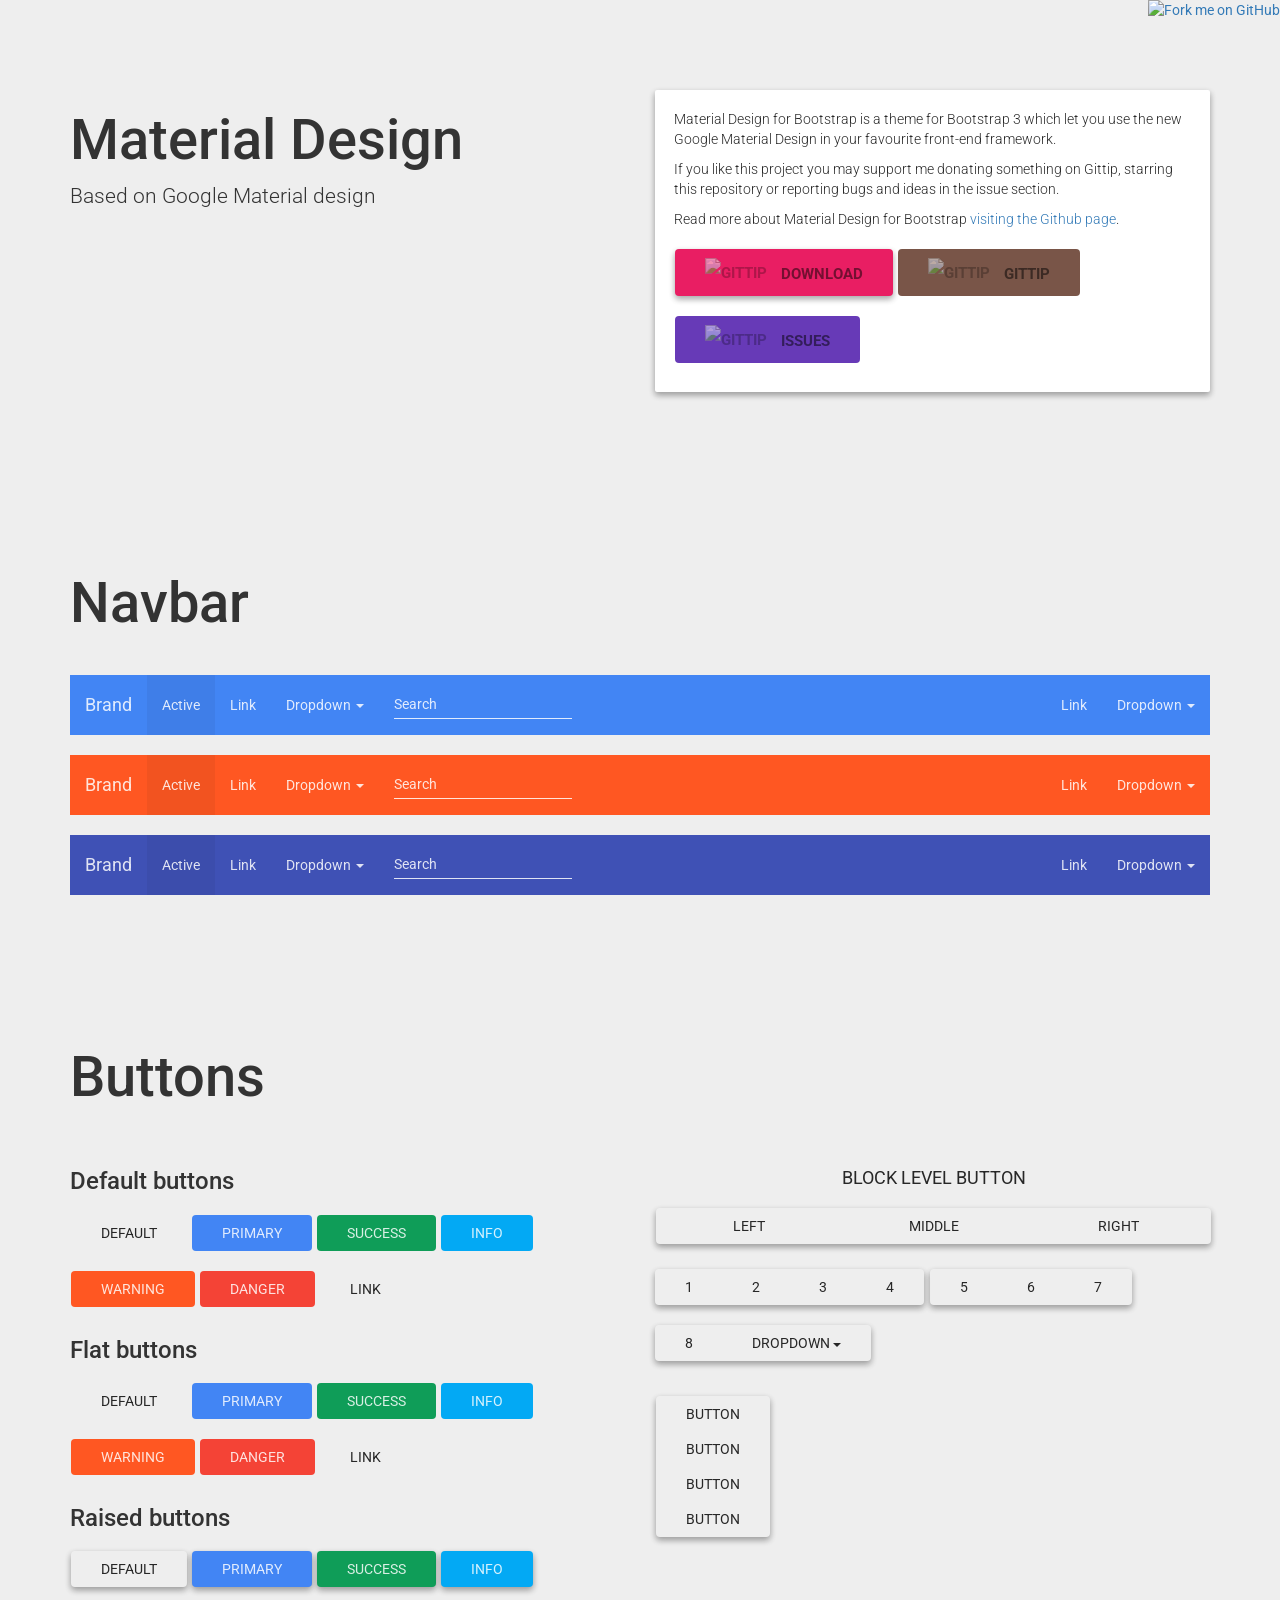
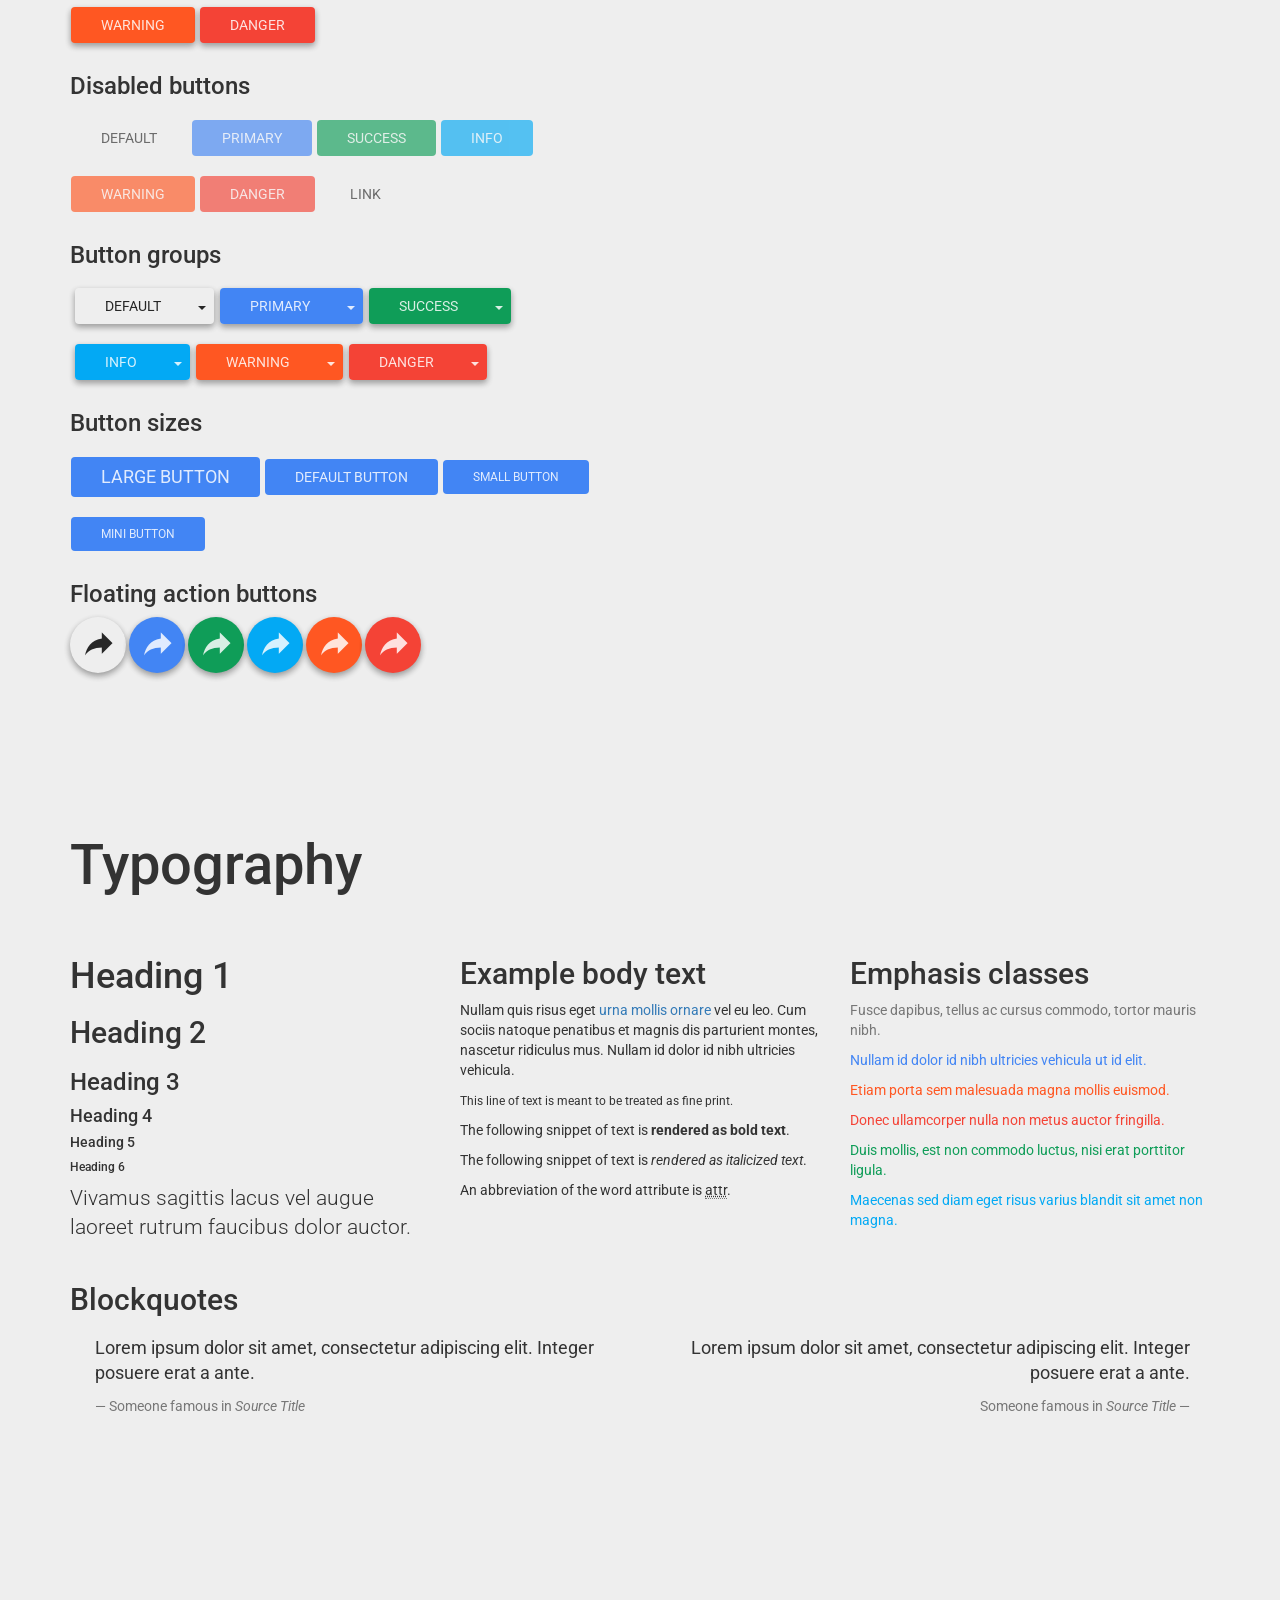
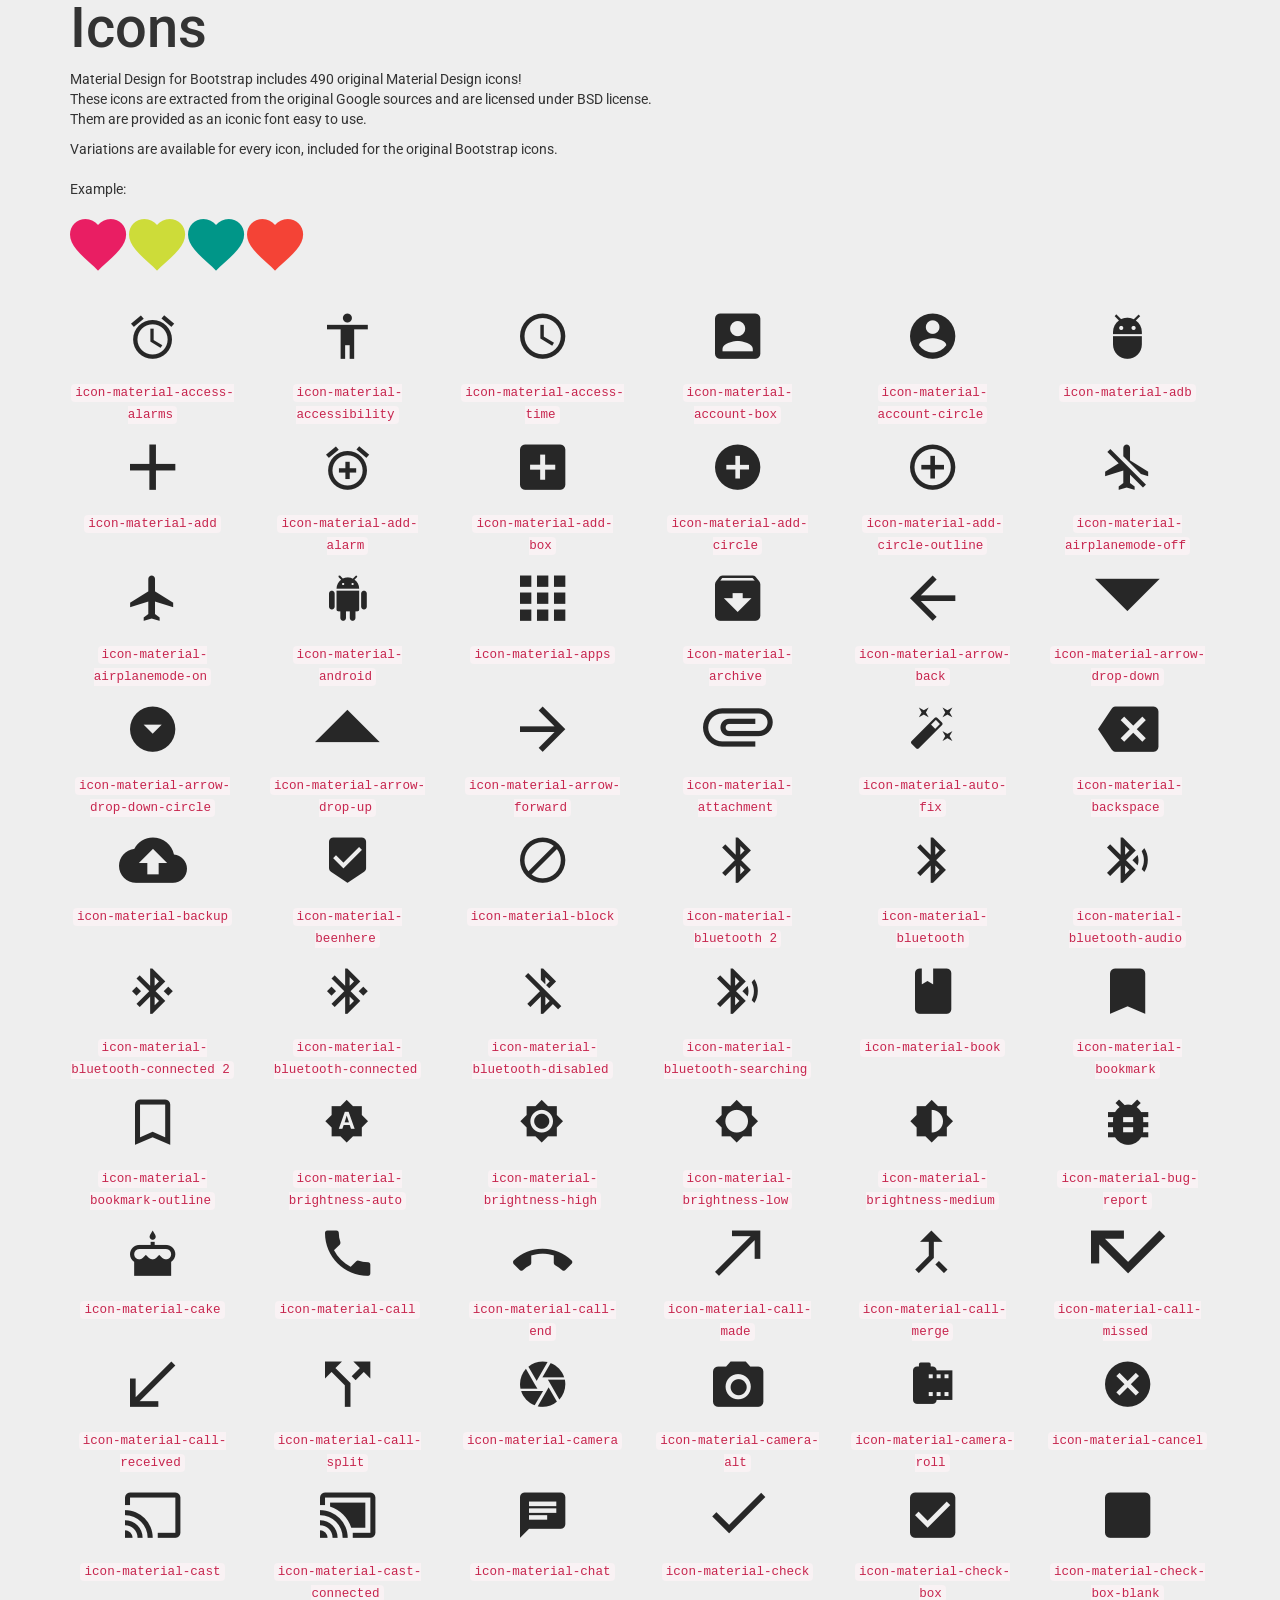
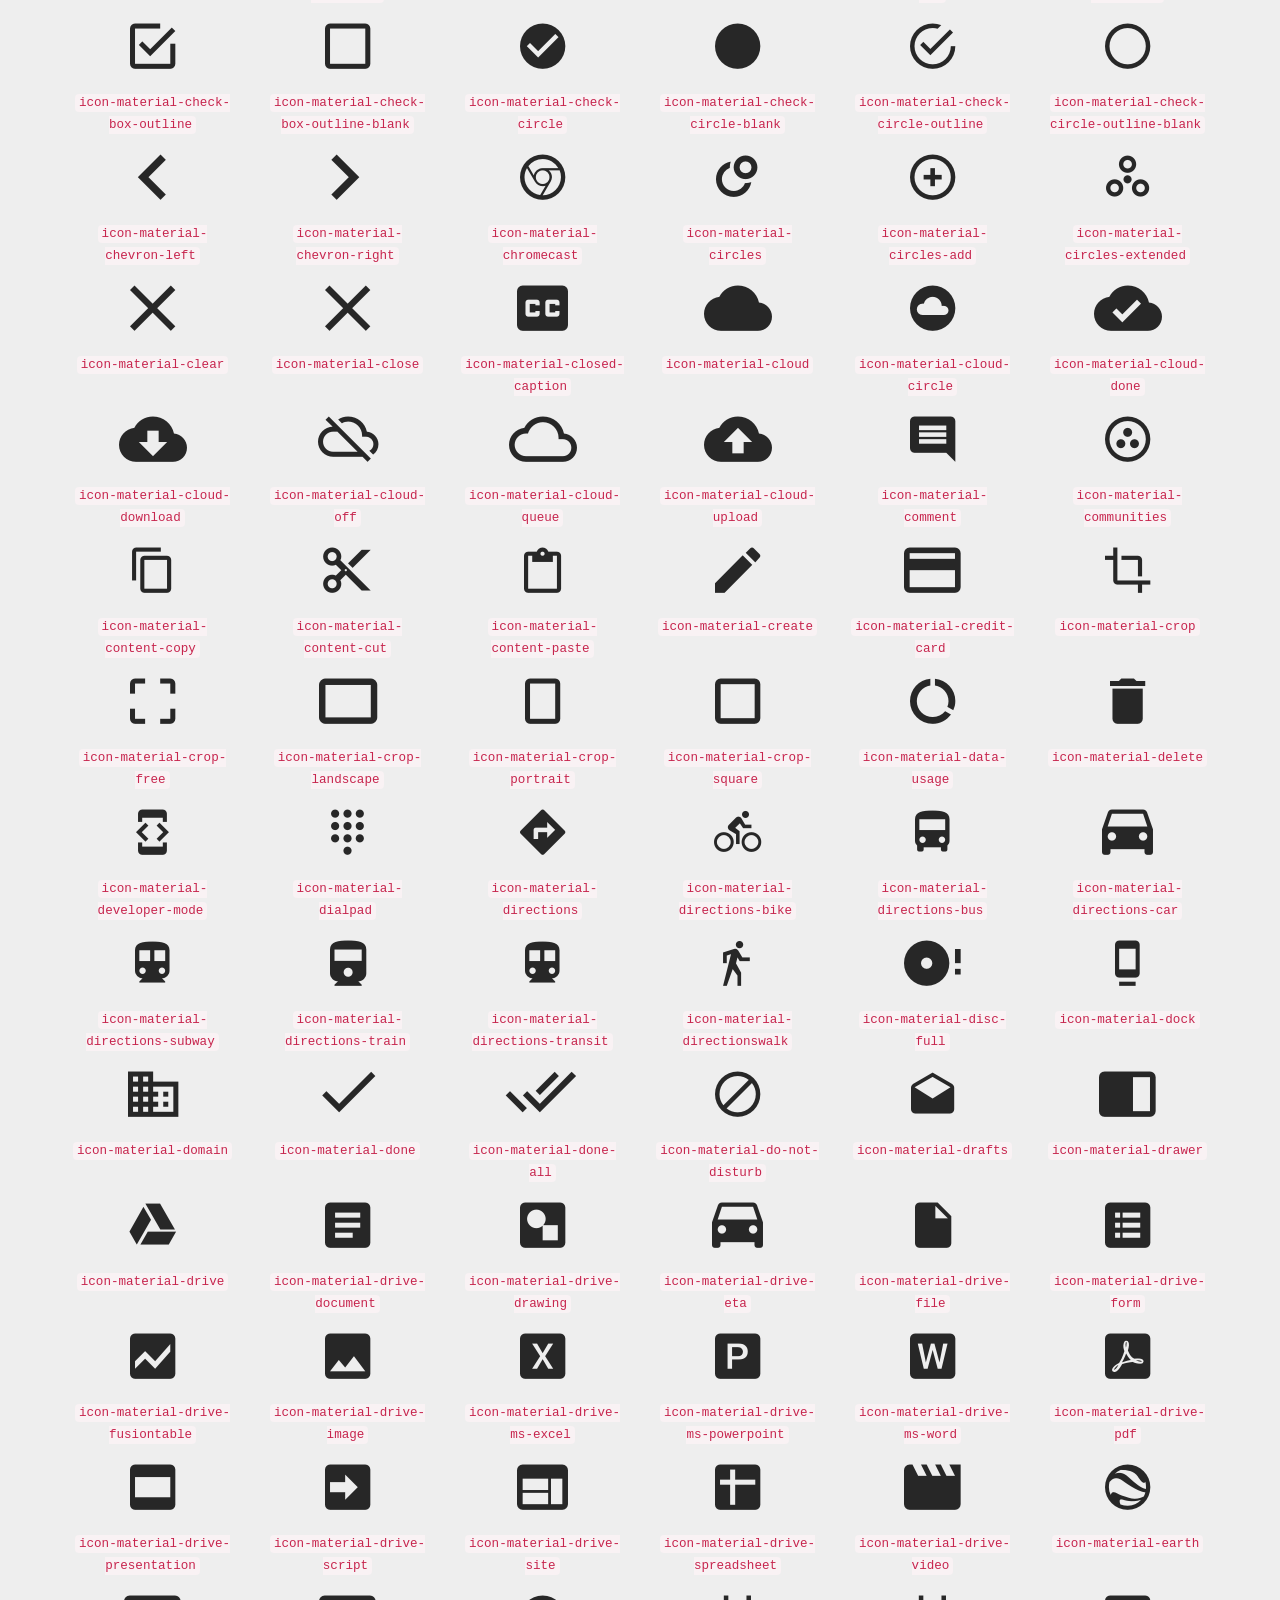
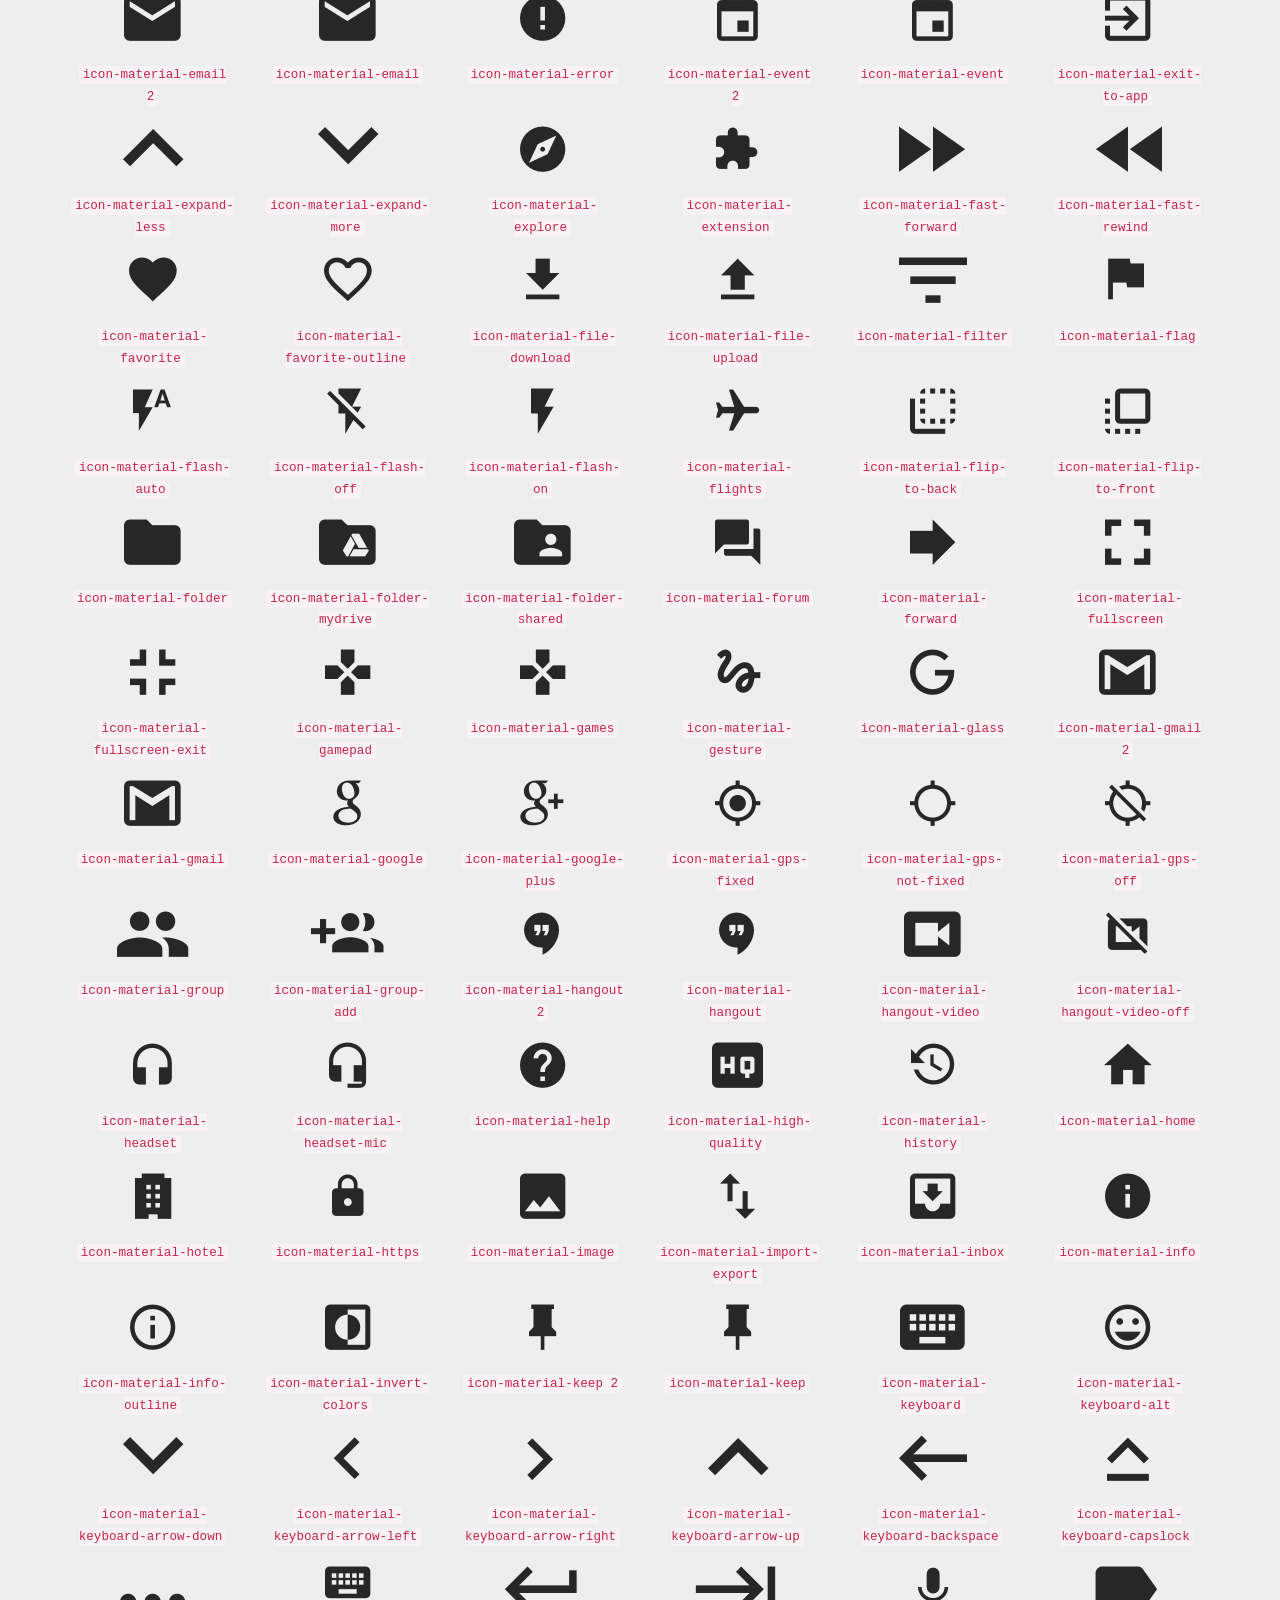
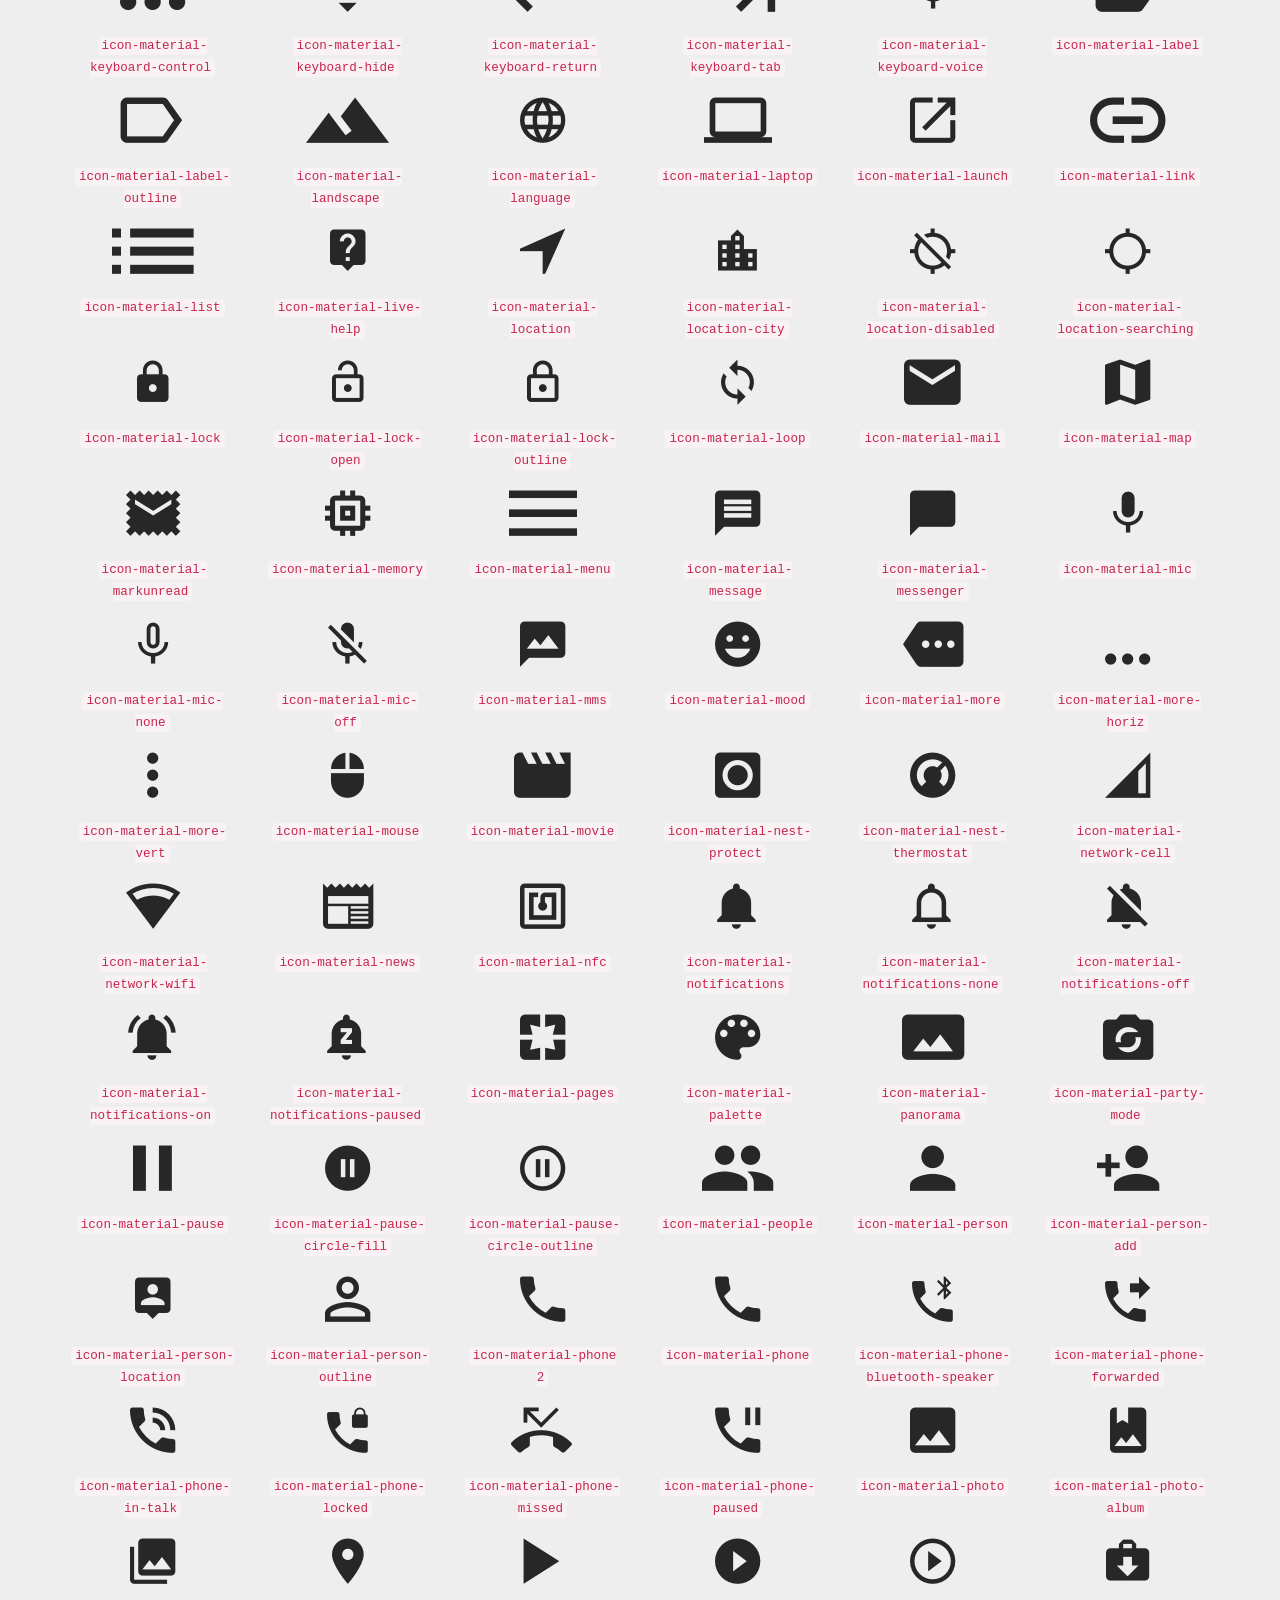
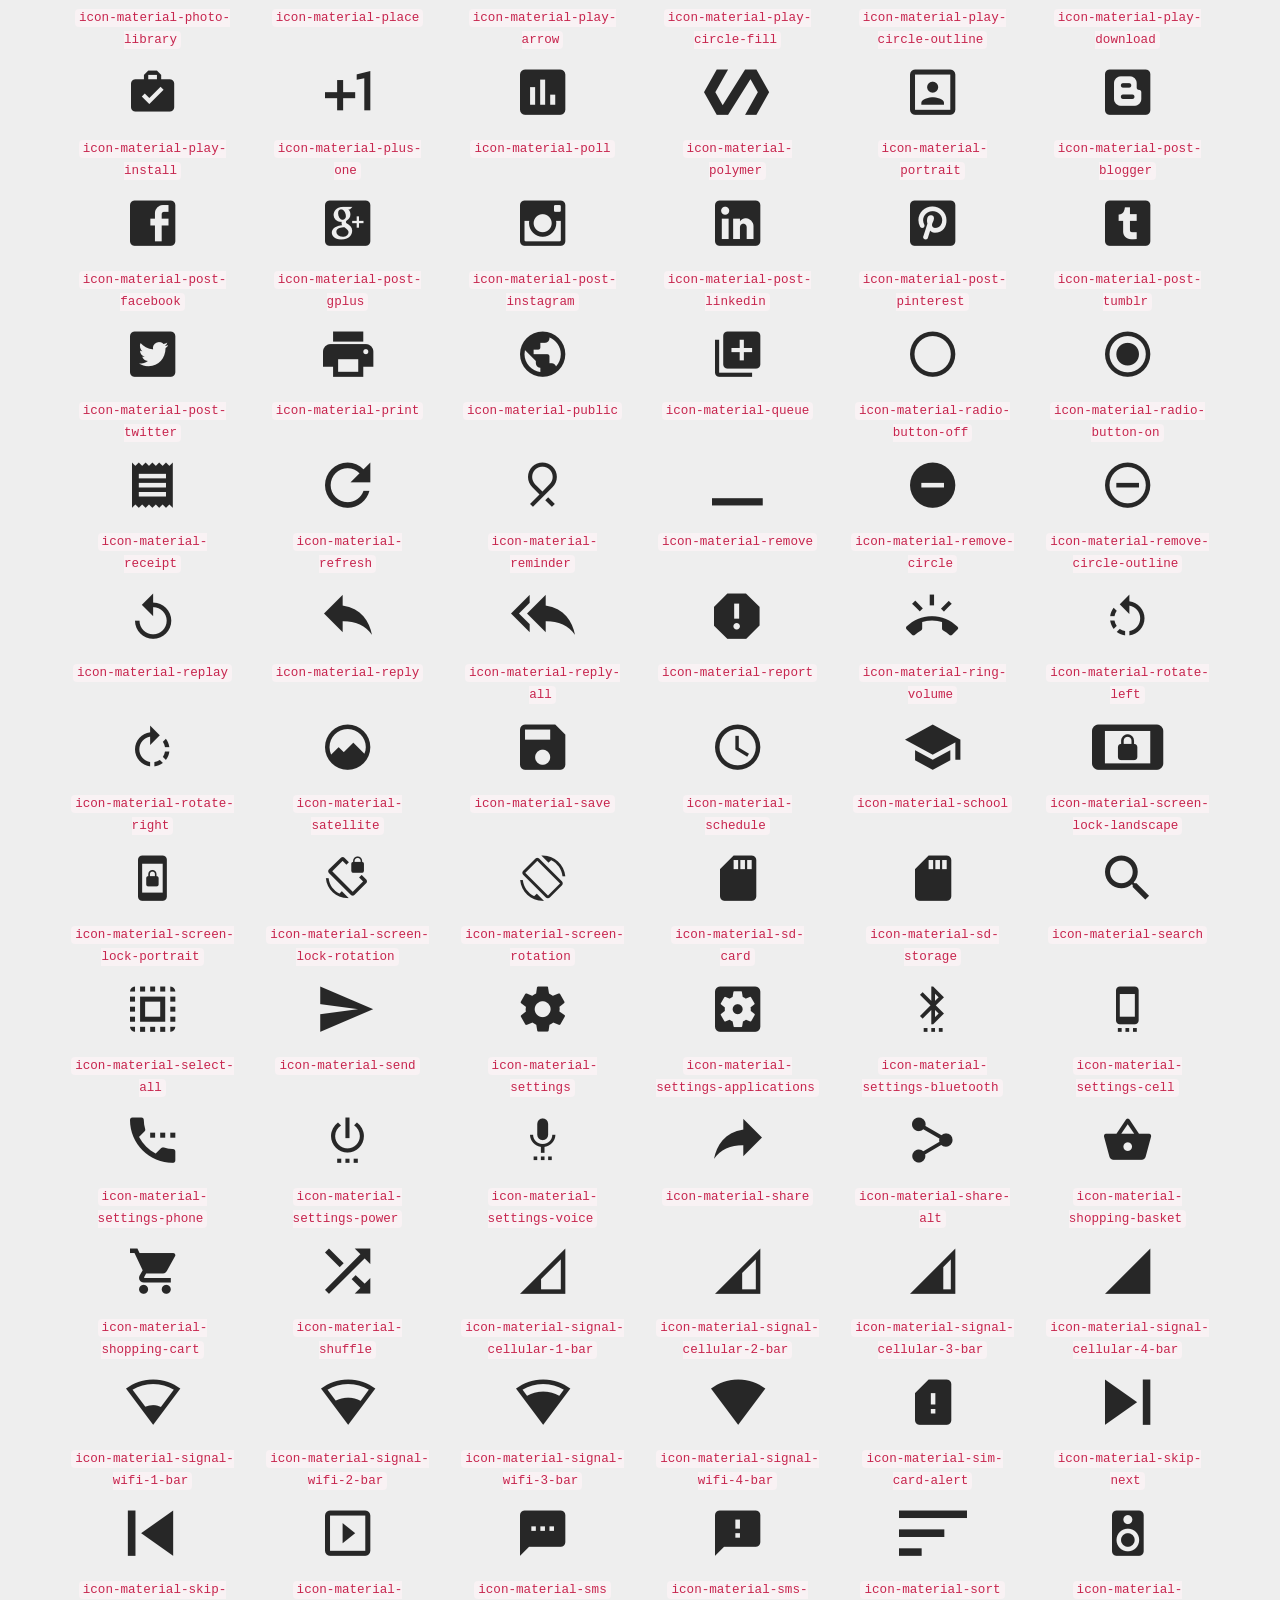
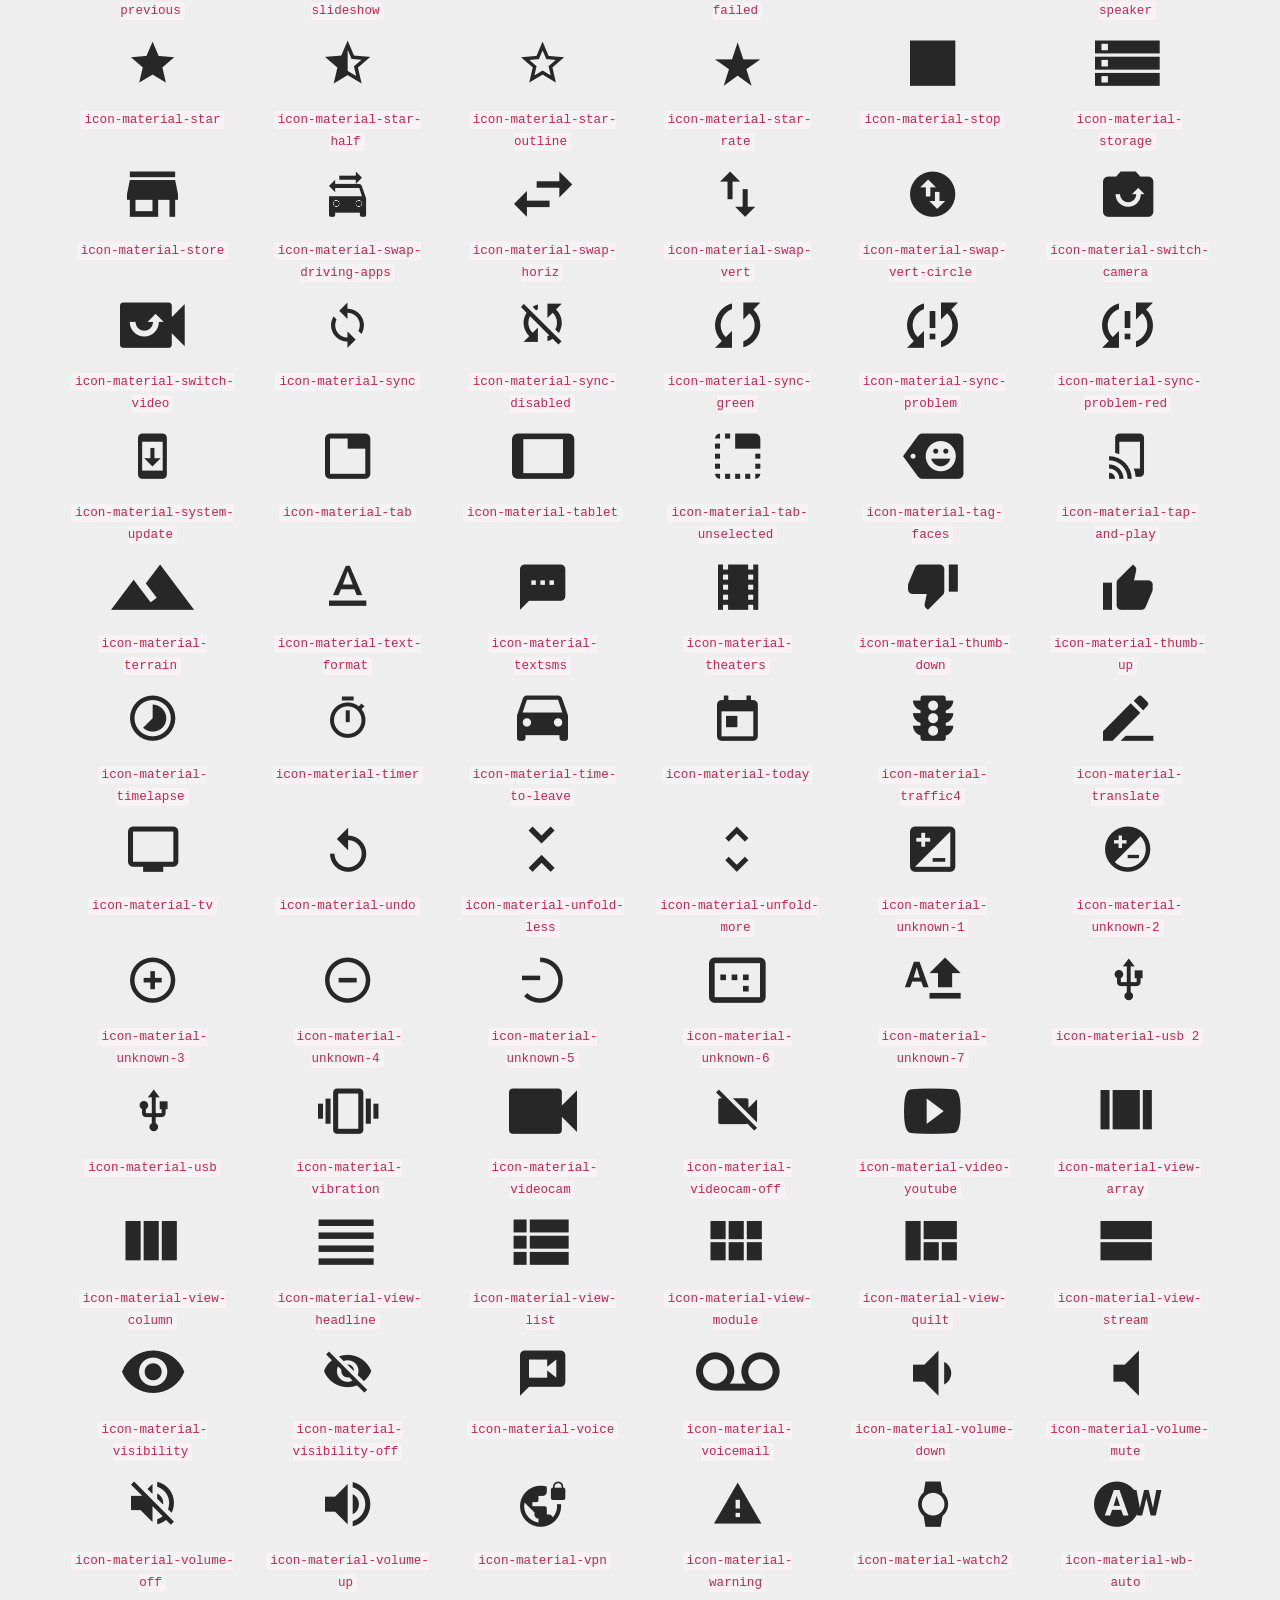
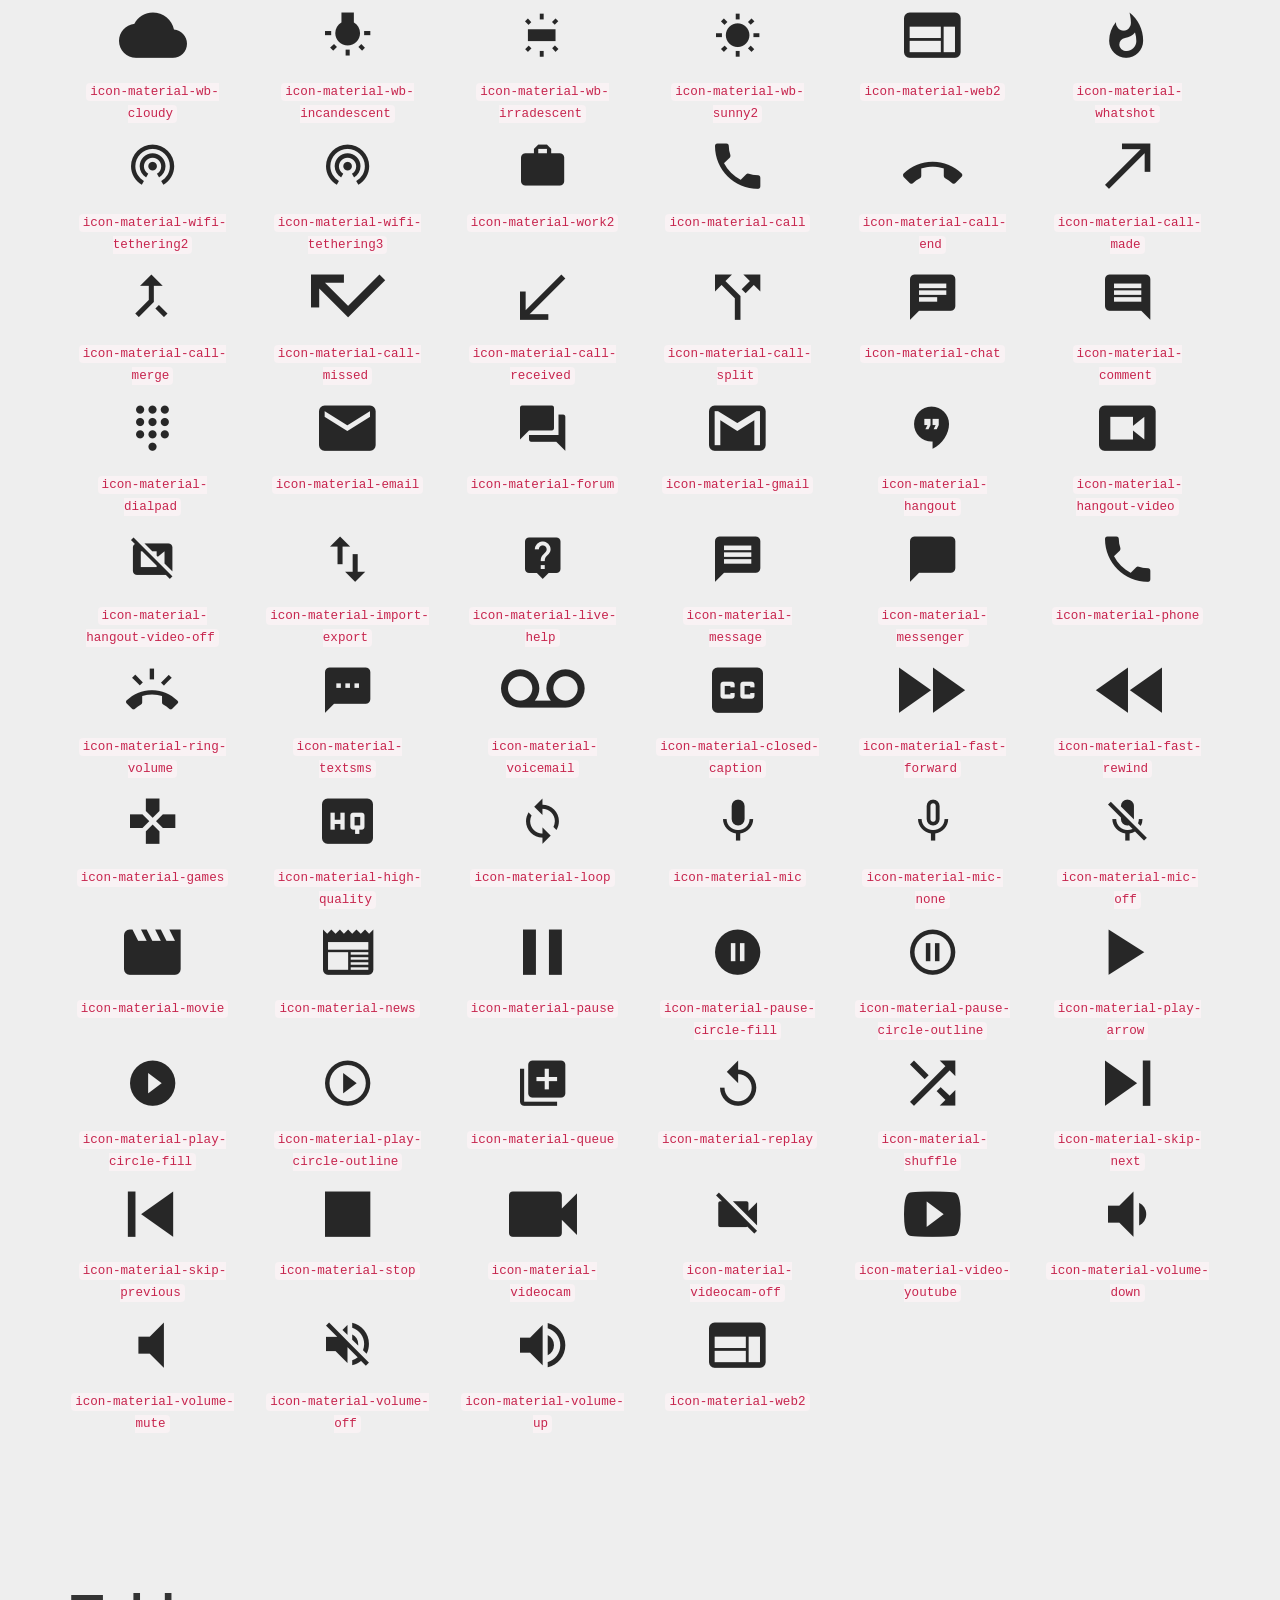
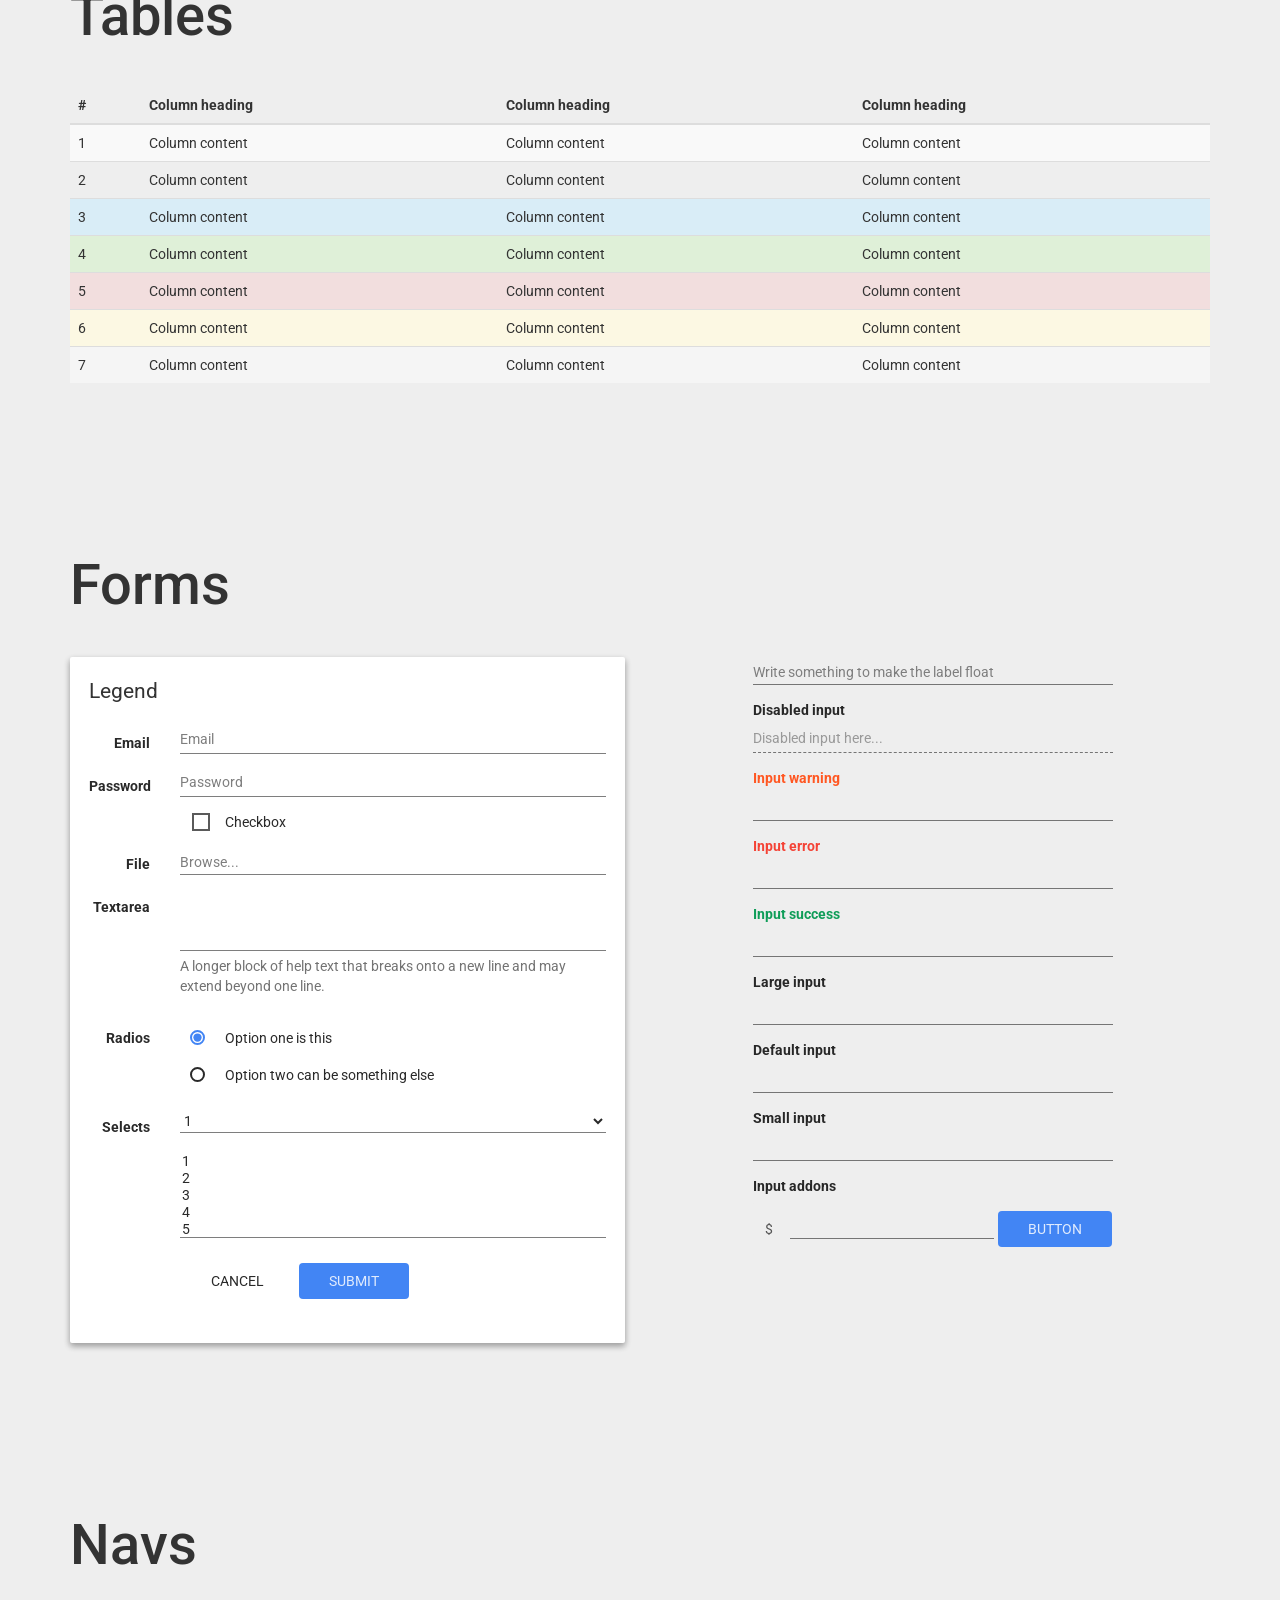
==== www/bower_components/bootstrap-material-design/index.html @ 4fb7efa6 "added bower_components" ====
<!DOCTYPE html>
<html>
    <!-- MEMO: update me with `git checkout gh-pages && git merge master && git push origin gh-pages` -->
    <head>
        <meta charset="utf-8">
        <title>Bootstrap Material</title>
        <link href="//maxcdn.bootstrapcdn.com/bootstrap/3.2.0/css/bootstrap.min.css" rel="stylesheet">
        <link href="dist/css/ripples.min.css" rel="stylesheet">
        <link href="dist/css/material-wfont.min.css" rel="stylesheet">
        <link href="//fezvrasta.github.io/snackbarjs/dist/snackbar.min.css" rel="stylesheet">
        <style>
            body{padding-top:50px}#banner{border-bottom:none}.page-header h1{font-size:4em}.bs-docs-section{margin-top:8em}.bs-component{position:relative}.bs-component .modal{position:relative;top:auto;right:auto;left:auto;bottom:auto;z-index:1;display:block}.bs-component .modal-dialog{width:90%}.bs-component .popover{position:relative;display:inline-block;width:220px;margin:20px}#source-button{position:absolute;top:0;right:0;z-index:100;font-weight:bold;padding: 5px 10px;}.progress{margin-bottom:10px}footer{margin:5em 0}footer li{float:left;margin-right:1.5em;margin-bottom:1.5em}footer p{clear:left;margin-bottom:0}.splash{padding:4em 0 0;background-color:#141d27;color:#fff;text-align:center}.splash h1{font-size:4em}.splash #social{margin:2em 0}.splash .alert{margin:2em 0}.section-tout{padding:4em 0 3em;border-bottom:1px solid rgba(0,0,0,0.05);background-color:#eaf1f1}.section-tout .fa{margin-right:.5em}.section-tout p{margin-bottom:3em}.section-preview{padding:4em 0 4em}.section-preview .preview{margin-bottom:4em;background-color:#eaf1f1}.section-preview .preview .image{position:relative}.section-preview .preview .image:before{box-shadow:inset 0 0 0 1px rgba(0,0,0,0.1);position:absolute;top:0;left:0;width:100%;height:100%;content:"";pointer-events:none}.section-preview .preview .options{padding:1em 2em 2em;border:1px solid rgba(0,0,0,0.05);border-top:none;text-align:center}.section-preview .preview .options p{margin-bottom:2em}.section-preview .dropdown-menu{text-align:left}.section-preview .lead{margin-bottom:2em}@media (max-width:767px){.section-preview .image img{width:100%}}.sponsor{text-align:center}.sponsor a:hover{text-decoration:none}@media (max-width:767px){#banner{margin-bottom:2em;text-align:center}}
            .infobox .btn-sup { color: rgba(0,0,0,0.5); font-weight: bold; font-size: 15px; line-height: 30px; }
            .infobox .btn-sup img { opacity: 0.5; height: 30px;}
            .infobox .btn-sup span { padding-left: 10px; position: relative; top: 2px; }
            .icons-material .row { margin-bottom: 20px; }
            .icons-material .col-xs-2 { text-align: center; }
            .icons-material i { font-size: 34pt; }
        </style>
    </head>
    <body>

        <a href="https://github.com/FezVrasta/bootstrap-material-design"><img style="position: absolute; top: 0; right: 0; border: 0;" src="https://camo.githubusercontent.com/38ef81f8aca64bb9a64448d0d70f1308ef5341ab/68747470733a2f2f73332e616d617a6f6e6177732e636f6d2f6769746875622f726962626f6e732f666f726b6d655f72696768745f6461726b626c75655f3132313632312e706e67" alt="Fork me on GitHub" data-canonical-src="https://s3.amazonaws.com/github/ribbons/forkme_right_darkblue_121621.png"></a>

        <div class="container">

            <div class="page-header" id="banner">
                <div class="row">
                    <div class="col-lg-6 col-md-6 col-sm-6">
                        <h1>Material Design</h1>
                        <p class="lead">Based on Google Material design</p>
                    </div>
                    <div class="col-lg-6 col-md-6 col-sm-6">
                        <div class="well infobox">
                            <p>Material Design for Bootstrap is a theme for Bootstrap 3 which let you use the new Google Material Design in your favourite front-end framework.</p>
                            <p>If you like this project you may support me donating something on Gittip, starring this repository or reporting bugs and ideas in the issue section.</p>
                            <p>Read more about Material Design for Bootstrap <a href="https://github.com/FezVrasta/bootstrap-material-design">visiting the Github page</a>.</p>

                            <a href="https://github.com/FezVrasta/bootstrap-material-design/archive/master.zip" class="btn btn-sup btn-material-pink btn-raised">
                                <img src="demo/imgs/download.png" alt="gittip" height=30>
                                <span>DOWNLOAD</span>
                            </a>
                            <a href="https://www.gittip.com/FezVrasta/" class="btn btn-sup btn-material-brown">
                                <img src="demo/imgs/gittip.png" alt="gittip" height=30>
                                <span>GITTIP</span>
                            </a>
                            <a href="https://github.com/FezVrasta/bootstrap-material-design/issues" class="btn btn-sup btn-material-deeppurple">
                                <img src="demo/imgs/issue.png" alt="gittip" height=30>
                                <span>ISSUES</span>
                            </a>
                        </div>
                    </div>
                </div>
            </div>

            <!-- Navbar
================================================== -->
            <div class="bs-docs-section clearfix">
                <div class="row">
                    <div class="col-lg-12">
                        <div class="page-header">
                            <h1 id="navbar">Navbar</h1>
                        </div>

                        <div class="bs-component">
                            <div class="navbar navbar-default">
                                <div class="navbar-header">
                                    <button type="button" class="navbar-toggle" data-toggle="collapse" data-target=".navbar-responsive-collapse">
                                        <span class="icon-bar"></span>
                                        <span class="icon-bar"></span>
                                        <span class="icon-bar"></span>
                                    </button>
                                    <a class="navbar-brand" href="javascript:void(0)">Brand</a>
                                </div>
                                <div class="navbar-collapse collapse navbar-responsive-collapse">
                                    <ul class="nav navbar-nav">
                                        <li class="active"><a href="javascript:void(0)">Active</a></li>
                                        <li><a href="javascript:void(0)">Link</a></li>
                                        <li class="dropdown">
                                            <a href="javascript:void(0)" class="dropdown-toggle" data-toggle="dropdown">Dropdown <b class="caret"></b></a>
                                            <ul class="dropdown-menu">
                                                <li><a href="javascript:void(0)">Action</a></li>
                                                <li><a href="javascript:void(0)">Another action</a></li>
                                                <li><a href="javascript:void(0)">Something else here</a></li>
                                                <li class="divider"></li>
                                                <li class="dropdown-header">Dropdown header</li>
                                                <li><a href="javascript:void(0)">Separated link</a></li>
                                                <li><a href="javascript:void(0)">One more separated link</a></li>
                                            </ul>
                                        </li>
                                    </ul>
                                    <form class="navbar-form navbar-left">
                                        <input type="text" class="form-control col-lg-8" placeholder="Search">
                                    </form>
                                    <ul class="nav navbar-nav navbar-right">
                                        <li><a href="javascript:void(0)">Link</a></li>
                                        <li class="dropdown">
                                            <a href="javascript:void(0)" class="dropdown-toggle" data-toggle="dropdown">Dropdown <b class="caret"></b></a>
                                            <ul class="dropdown-menu">
                                                <li><a href="javascript:void(0)">Action</a></li>
                                                <li><a href="javascript:void(0)">Another action</a></li>
                                                <li><a href="javascript:void(0)">Something else here</a></li>
                                                <li class="divider"></li>
                                                <li><a href="javascript:void(0)">Separated link</a></li>
                                            </ul>
                                        </li>
                                    </ul>
                                </div>
                            </div>
                        </div>

                        <div class="bs-component">
                            <div class="navbar navbar-warning">
                                <div class="navbar-header">
                                    <button type="button" class="navbar-toggle" data-toggle="collapse" data-target=".navbar-warning-collapse">
                                        <span class="icon-bar"></span>
                                        <span class="icon-bar"></span>
                                        <span class="icon-bar"></span>
                                    </button>
                                    <a class="navbar-brand" href="javascript:void(0)">Brand</a>
                                </div>
                                <div class="navbar-collapse collapse navbar-warning-collapse">
                                    <ul class="nav navbar-nav">
                                        <li class="active"><a href="javascript:void(0)">Active</a></li>
                                        <li><a href="javascript:void(0)">Link</a></li>
                                        <li class="dropdown">
                                            <a href="javascript:void(0)" class="dropdown-toggle" data-toggle="dropdown">Dropdown <b class="caret"></b></a>
                                            <ul class="dropdown-menu">
                                                <li><a href="javascript:void(0)">Action</a></li>
                                                <li><a href="javascript:void(0)">Another action</a></li>
                                                <li><a href="javascript:void(0)">Something else here</a></li>
                                                <li class="divider"></li>
                                                <li class="dropdown-header">Dropdown header</li>
                                                <li><a href="javascript:void(0)">Separated link</a></li>
                                                <li><a href="javascript:void(0)">One more separated link</a></li>
                                            </ul>
                                        </li>
                                    </ul>
                                    <form class="navbar-form navbar-left">
                                        <input type="text" class="form-control col-lg-8" placeholder="Search">
                                    </form>
                                    <ul class="nav navbar-nav navbar-right">
                                        <li><a href="javascript:void(0)">Link</a></li>
                                        <li class="dropdown">
                                            <a href="javascript:void(0)" class="dropdown-toggle" data-toggle="dropdown">Dropdown <b class="caret"></b></a>
                                            <ul class="dropdown-menu">
                                                <li><a href="javascript:void(0)">Action</a></li>
                                                <li><a href="javascript:void(0)">Another action</a></li>
                                                <li><a href="javascript:void(0)">Something else here</a></li>
                                                <li class="divider"></li>
                                                <li><a href="javascript:void(0)">Separated link</a></li>
                                            </ul>
                                        </li>
                                    </ul>
                                </div>
                            </div>
                        </div><!-- /example -->

                        <div class="bs-component">
                            <div class="navbar navbar-inverse">
                                <div class="navbar-header">
                                    <button type="button" class="navbar-toggle" data-toggle="collapse" data-target=".navbar-inverse-collapse">
                                        <span class="icon-bar"></span>
                                        <span class="icon-bar"></span>
                                        <span class="icon-bar"></span>
                                    </button>
                                    <a class="navbar-brand" href="javascript:void(0)">Brand</a>
                                </div>
                                <div class="navbar-collapse collapse navbar-inverse-collapse">
                                    <ul class="nav navbar-nav">
                                        <li class="active"><a href="javascript:void(0)">Active</a></li>
                                        <li><a href="javascript:void(0)">Link</a></li>
                                        <li class="dropdown">
                                            <a href="javascript:void(0)" class="dropdown-toggle" data-toggle="dropdown">Dropdown <b class="caret"></b></a>
                                            <ul class="dropdown-menu">
                                                <li><a href="javascript:void(0)">Action</a></li>
                                                <li><a href="javascript:void(0)">Another action</a></li>
                                                <li><a href="javascript:void(0)">Something else here</a></li>
                                                <li class="divider"></li>
                                                <li class="dropdown-header">Dropdown header</li>
                                                <li><a href="javascript:void(0)">Separated link</a></li>
                                                <li><a href="javascript:void(0)">One more separated link</a></li>
                                            </ul>
                                        </li>
                                    </ul>
                                    <form class="navbar-form navbar-left">
                                        <input type="text" class="form-control col-lg-8" placeholder="Search">
                                    </form>
                                    <ul class="nav navbar-nav navbar-right">
                                        <li><a href="javascript:void(0)">Link</a></li>
                                        <li class="dropdown">
                                            <a href="javascript:void(0)" class="dropdown-toggle" data-toggle="dropdown">Dropdown <b class="caret"></b></a>
                                            <ul class="dropdown-menu">
                                                <li><a href="javascript:void(0)">Action</a></li>
                                                <li><a href="javascript:void(0)">Another action</a></li>
                                                <li><a href="javascript:void(0)">Something else here</a></li>
                                                <li class="divider"></li>
                                                <li><a href="javascript:void(0)">Separated link</a></li>
                                            </ul>
                                        </li>
                                    </ul>
                                </div>
                            </div>
                        </div><!-- /example -->

                    </div>
                </div>
            </div>


            <!-- Buttons
================================================== -->
            <div class="bs-docs-section">
                <div class="page-header">
                    <div class="row">
                        <div class="col-lg-12">
                            <h1 id="buttons">Buttons</h1>
                        </div>
                    </div>
                </div>

                <div class="row">
                    <div class="col-lg-6">

                        <h3>Default buttons</h3>
                        <p class="bs-component">
                            <a href="javascript:void(0)" class="btn btn-default">Default</a>
                            <a href="javascript:void(0)" class="btn btn-primary">Primary</a>
                            <a href="javascript:void(0)" class="btn btn-success">Success</a>
                            <a href="javascript:void(0)" class="btn btn-info">Info</a>
                            <a href="javascript:void(0)" class="btn btn-warning">Warning</a>
                            <a href="javascript:void(0)" class="btn btn-danger">Danger</a>
                            <a href="javascript:void(0)" class="btn btn-link">Link</a>
                        </p>
                        <h3>Flat buttons</h3>
                        <p class="bs-component">
                            <a href="javascript:void(0)" class="btn btn-flat btn-default">Default</a>
                            <a href="javascript:void(0)" class="btn btn-flat btn-primary">Primary</a>
                            <a href="javascript:void(0)" class="btn btn-flat btn-success">Success</a>
                            <a href="javascript:void(0)" class="btn btn-flat btn-info">Info</a>
                            <a href="javascript:void(0)" class="btn btn-flat btn-warning">Warning</a>
                            <a href="javascript:void(0)" class="btn btn-flat btn-danger">Danger</a>
                            <a href="javascript:void(0)" class="btn btn-flat btn-link">Link</a>
                        </p>

                        <h3>Raised buttons</h3>
                        <p class="bs-component">
                            <a href="javascript:void(0)" class="btn btn-default btn-raised">Default</a>
                            <a href="javascript:void(0)" class="btn btn-primary btn-raised">Primary</a>
                            <a href="javascript:void(0)" class="btn btn-success btn-raised">Success</a>
                            <a href="javascript:void(0)" class="btn btn-info btn-raised">Info</a>
                            <a href="javascript:void(0)" class="btn btn-warning btn-raised">Warning</a>
                            <a href="javascript:void(0)" class="btn btn-danger btn-raised">Danger</a>
                        </p>

                        <h3>Disabled buttons</h3>
                        <p class="bs-component">
                            <a href="javascript:void(0)" class="btn btn-default disabled">Default</a>
                            <a href="javascript:void(0)" class="btn btn-primary disabled">Primary</a>
                            <a href="javascript:void(0)" class="btn btn-success disabled">Success</a>
                            <a href="javascript:void(0)" class="btn btn-info disabled">Info</a>
                            <a href="javascript:void(0)" class="btn btn-warning disabled">Warning</a>
                            <a href="javascript:void(0)" class="btn btn-danger disabled">Danger</a>
                            <a href="javascript:void(0)" class="btn btn-link disabled">Link</a>
                        </p>

                        <h3>Button groups</h3>
                        <div style="margin-bottom: 15px;">
                            <div class="btn-toolbar bs-component" style="margin: 0;">
                                <div class="btn-group">
                                    <a href="javascript:void(0)" class="btn btn-default">Default</a>
                                    <a href="javascript:void(0)" class="btn btn-default dropdown-toggle" data-toggle="dropdown"><span class="caret"></span></a>
                                    <ul class="dropdown-menu">
                                        <li><a href="javascript:void(0)">Action</a></li>
                                        <li><a href="javascript:void(0)">Another action</a></li>
                                        <li><a href="javascript:void(0)">Something else here</a></li>
                                        <li class="divider"></li>
                                        <li><a href="javascript:void(0)">Separated link</a></li>
                                    </ul>
                                </div>

                                <div class="btn-group">
                                    <a href="javascript:void(0)" class="btn btn-primary">Primary</a>
                                    <a href="javascript:void(0)" class="btn btn-primary dropdown-toggle" data-toggle="dropdown"><span class="caret"></span></a>
                                    <ul class="dropdown-menu">
                                        <li><a href="javascript:void(0)">Action</a></li>
                                        <li><a href="javascript:void(0)">Another action</a></li>
                                        <li><a href="javascript:void(0)">Something else here</a></li>
                                        <li class="divider"></li>
                                        <li><a href="javascript:void(0)">Separated link</a></li>
                                    </ul>
                                </div>

                                <div class="btn-group">
                                    <a href="javascript:void(0)" class="btn btn-success">Success</a>
                                    <a href="javascript:void(0)" class="btn btn-success dropdown-toggle" data-toggle="dropdown"><span class="caret"></span></a>
                                    <ul class="dropdown-menu">
                                        <li><a href="javascript:void(0)">Action</a></li>
                                        <li><a href="javascript:void(0)">Another action</a></li>
                                        <li><a href="javascript:void(0)">Something else here</a></li>
                                        <li class="divider"></li>
                                        <li><a href="javascript:void(0)">Separated link</a></li>
                                    </ul>
                                </div>

                                <div class="btn-group">
                                    <a href="javascript:void(0)" class="btn btn-info">Info</a>
                                    <a href="javascript:void(0)" class="btn btn-info dropdown-toggle" data-toggle="dropdown"><span class="caret"></span></a>
                                    <ul class="dropdown-menu">
                                        <li><a href="javascript:void(0)">Action</a></li>
                                        <li><a href="javascript:void(0)">Another action</a></li>
                                        <li><a href="javascript:void(0)">Something else here</a></li>
                                        <li class="divider"></li>
                                        <li><a href="javascript:void(0)">Separated link</a></li>
                                    </ul>
                                </div>

                                <div class="btn-group">
                                    <a href="javascript:void(0)" class="btn btn-warning">Warning</a>
                                    <a href="javascript:void(0)" class="btn btn-warning dropdown-toggle" data-toggle="dropdown"><span class="caret"></span></a>
                                    <ul class="dropdown-menu">
                                        <li><a href="javascript:void(0)">Action</a></li>
                                        <li><a href="javascript:void(0)">Another action</a></li>
                                        <li><a href="javascript:void(0)">Something else here</a></li>
                                        <li class="divider"></li>
                                        <li><a href="javascript:void(0)">Separated link</a></li>
                                    </ul>
                                </div>

                                <div class="btn-group">
                                    <a href="javascript:void(0)" class="btn btn-danger">Danger</a>
                                    <a href="javascript:void(0)" class="btn btn-danger dropdown-toggle" data-toggle="dropdown"><span class="caret"></span></a>
                                    <ul class="dropdown-menu">
                                        <li><a href="javascript:void(0)">Action</a></li>
                                        <li><a href="javascript:void(0)">Another action</a></li>
                                        <li><a href="javascript:void(0)">Something else here</a></li>
                                        <li class="divider"></li>
                                        <li><a href="javascript:void(0)">Separated link</a></li>
                                    </ul>
                                </div>
                            </div>
                        </div>

                        <h3>Button sizes</h3>
                        <p class="bs-component">
                            <a href="javascript:void(0)" class="btn btn-primary btn-lg">Large button</a>
                            <a href="javascript:void(0)" class="btn btn-primary">Default button</a>
                            <a href="javascript:void(0)" class="btn btn-primary btn-sm">Small button</a>
                            <a href="javascript:void(0)" class="btn btn-primary btn-xs">Mini button</a>
                        </p>

                        <h3>Floating action buttons</h3>
                        <p class="bs-component">
                            <a href="javascript:void(0)" class="btn btn-default btn-fab btn-raised icon-material-share"></a>
                            <a href="javascript:void(0)" class="btn btn-primary btn-fab btn-raised icon-material-share"></a>
                            <a href="javascript:void(0)" class="btn btn-success btn-fab btn-raised icon-material-share"></a>
                            <a href="javascript:void(0)" class="btn btn-info btn-fab btn-raised icon-material-share"></a>
                            <a href="javascript:void(0)" class="btn btn-warning btn-fab btn-raised icon-material-share"></a>
                            <a href="javascript:void(0)" class="btn btn-danger btn-fab btn-raised icon-material-share"></a>

                        </p>

                    </div>
                    <div class="col-lg-6">

                        <p class="bs-component">
                            <a href="javascript:void(0)" class="btn btn-default btn-lg btn-block">Block level button</a>
                        </p>


                        <div class="bs-component" style="margin-bottom: 15px;">
                            <div class="btn-group btn-group-justified">
                                <a href="javascript:void(0)" class="btn btn-default">Left</a>
                                <a href="javascript:void(0)" class="btn btn-default">Middle</a>
                                <a href="javascript:void(0)" class="btn btn-default">Right</a>
                            </div>
                        </div>

                        <div class="bs-component" style="margin-bottom: 15px;">
                            <div class="btn-toolbar">
                                <div class="btn-group">
                                    <a href="javascript:void(0)" class="btn btn-default">1</a>
                                    <a href="javascript:void(0)" class="btn btn-default">2</a>
                                    <a href="javascript:void(0)" class="btn btn-default">3</a>
                                    <a href="javascript:void(0)" class="btn btn-default">4</a>
                                </div>

                                <div class="btn-group">
                                    <a href="javascript:void(0)" class="btn btn-default">5</a>
                                    <a href="javascript:void(0)" class="btn btn-default">6</a>
                                    <a href="javascript:void(0)" class="btn btn-default">7</a>
                                </div>

                                <div class="btn-group">
                                    <a href="javascript:void(0)" class="btn btn-default">8</a>
                                    <div class="btn-group">
                                        <a href="javascript:void(0)" class="btn btn-default dropdown-toggle" data-toggle="dropdown">
                                            Dropdown
                                            <span class="caret"></span>
                                        </a>
                                        <ul class="dropdown-menu">
                                            <li><a href="javascript:void(0)">Dropdown link</a></li>
                                            <li><a href="javascript:void(0)">Dropdown link</a></li>
                                            <li><a href="javascript:void(0)">Dropdown link</a></li>
                                        </ul>
                                    </div>
                                </div>
                            </div>
                        </div>

                        <div class="bs-component">
                            <div class="btn-group-vertical">
                                <a href="javascript:void(0)" class="btn btn-default">Button</a>
                                <a href="javascript:void(0)" class="btn btn-default">Button</a>
                                <a href="javascript:void(0)" class="btn btn-default">Button</a>
                                <a href="javascript:void(0)" class="btn btn-default">Button</a>
                            </div>
                        </div>

                    </div>
                </div>
            </div>

            <!-- Typography
================================================== -->
            <div class="bs-docs-section">
                <div class="row">
                    <div class="col-lg-12">
                        <div class="page-header">
                            <h1 id="type">Typography</h1>
                        </div>
                    </div>
                </div>

                <!-- Headings -->

                <div class="row">
                    <div class="col-lg-4">
                        <div class="bs-component">
                            <h1>Heading 1</h1>
                            <h2>Heading 2</h2>
                            <h3>Heading 3</h3>
                            <h4>Heading 4</h4>
                            <h5>Heading 5</h5>
                            <h6>Heading 6</h6>
                            <p class="lead">Vivamus sagittis lacus vel augue laoreet rutrum faucibus dolor auctor.</p>
                        </div>
                    </div>
                    <div class="col-lg-4">
                        <div class="bs-component">
                            <h2>Example body text</h2>
                            <p>Nullam quis risus eget <a href="javascript:void(0)">urna mollis ornare</a> vel eu leo. Cum sociis natoque penatibus et magnis dis parturient montes, nascetur ridiculus mus. Nullam id dolor id nibh ultricies vehicula.</p>
                            <p><small>This line of text is meant to be treated as fine print.</small></p>
                            <p>The following snippet of text is <strong>rendered as bold text</strong>.</p>
                            <p>The following snippet of text is <em>rendered as italicized text</em>.</p>
                            <p>An abbreviation of the word attribute is <abbr title="attribute">attr</abbr>.</p>
                        </div>

                    </div>
                    <div class="col-lg-4">
                        <div class="bs-component">
                            <h2>Emphasis classes</h2>
                            <p class="text-muted">Fusce dapibus, tellus ac cursus commodo, tortor mauris nibh.</p>
                            <p class="text-primary">Nullam id dolor id nibh ultricies vehicula ut id elit.</p>
                            <p class="text-warning">Etiam porta sem malesuada magna mollis euismod.</p>
                            <p class="text-danger">Donec ullamcorper nulla non metus auctor fringilla.</p>
                            <p class="text-success">Duis mollis, est non commodo luctus, nisi erat porttitor ligula.</p>
                            <p class="text-info">Maecenas sed diam eget risus varius blandit sit amet non magna.</p>
                        </div>

                    </div>
                </div>

                <!-- Blockquotes -->

                <div class="row">
                    <div class="col-lg-12">
                        <h2 id="type-blockquotes">Blockquotes</h2>
                    </div>
                </div>
                <div class="row">
                    <div class="col-lg-6">
                        <div class="bs-component">
                            <blockquote>
                                <p>Lorem ipsum dolor sit amet, consectetur adipiscing elit. Integer posuere erat a ante.</p>
                                <small>Someone famous in <cite title="Source Title">Source Title</cite></small>
                            </blockquote>
                        </div>
                    </div>
                    <div class="col-lg-6">
                        <div class="bs-component">
                            <blockquote class="pull-right">
                                <p>Lorem ipsum dolor sit amet, consectetur adipiscing elit. Integer posuere erat a ante.</p>
                                <small>Someone famous in <cite title="Source Title">Source Title</cite></small>
                            </blockquote>
                        </div>
                    </div>
                </div>
            </div>

            <!-- Icons
================================================== -->
            <div class="bs-docs-section">

                <div class="row">
                    <div class="col-lg-12">
                        <div class="page-header">
                            <h1 id="type">Icons</h1>
                            <p>Material Design for Bootstrap includes 490 original Material Design icons!<br>
                                These icons are extracted from the original Google sources and are licensed under BSD license.<br>
                                Them are provided as an iconic font easy to use.
                            </p>
                            <p>Variations are available for every icon, included for the original Bootstrap icons.<br>
                                <br>Example:<br><br>
                                <i class="icon icon-material-favorite icon-material-pink" style="font-size: 40pt;"></i>
                                <i class="icon icon-material-favorite icon-material-lime" style="font-size: 40pt;"></i>
                                <i class="icon icon-material-favorite icon-material-teal" style="font-size: 40pt;"></i>
                                <i class="icon icon-material-favorite icon-material-red" style="font-size: 40pt;"></i>
                            </p>
                        </div>
                    </div>
                </div>

                <div class="bs-component icons-material">
                    <div class="row">
                        <div class="col-xs-2"><i class="icon icon-material-access-alarms"></i></div>
                        <div class="col-xs-2"><i class="icon icon-material-accessibility"></i></div>
                        <div class="col-xs-2"><i class="icon icon-material-access-time"></i></div>
                        <div class="col-xs-2"><i class="icon icon-material-account-box"></i></div>
                        <div class="col-xs-2"><i class="icon icon-material-account-circle"></i></div>
                        <div class="col-xs-2"><i class="icon icon-material-adb"></i></div>
                    </div>
                    <div class="row">
                        <div class="col-xs-2"><i class="icon icon-material-add"></i></div>
                        <div class="col-xs-2"><i class="icon icon-material-add-alarm"></i></div>
                        <div class="col-xs-2"><i class="icon icon-material-add-box"></i></div>
                        <div class="col-xs-2"><i class="icon icon-material-add-circle"></i></div>
                        <div class="col-xs-2"><i class="icon icon-material-add-circle-outline"></i></div>
                        <div class="col-xs-2"><i class="icon icon-material-airplanemode-off"></i></div>
                    </div>
                    <div class="row">
                        <div class="col-xs-2"><i class="icon icon-material-airplanemode-on"></i></div>
                        <div class="col-xs-2"><i class="icon icon-material-android"></i></div>
                        <div class="col-xs-2"><i class="icon icon-material-apps"></i></div>
                        <div class="col-xs-2"><i class="icon icon-material-archive"></i></div>
                        <div class="col-xs-2"><i class="icon icon-material-arrow-back"></i></div>
                        <div class="col-xs-2"><i class="icon icon-material-arrow-drop-down"></i></div>
                    </div>
                    <div class="row">
                        <div class="col-xs-2"><i class="icon icon-material-arrow-drop-down-circle"></i></div>
                        <div class="col-xs-2"><i class="icon icon-material-arrow-drop-up"></i></div>
                        <div class="col-xs-2"><i class="icon icon-material-arrow-forward"></i></div>
                        <div class="col-xs-2"><i class="icon icon-material-attachment"></i></div>
                        <div class="col-xs-2"><i class="icon icon-material-auto-fix"></i></div>
                        <div class="col-xs-2"><i class="icon icon-material-backspace"></i></div>
                    </div>
                    <div class="row">
                        <div class="col-xs-2"><i class="icon icon-material-backup"></i></div>
                        <div class="col-xs-2"><i class="icon icon-material-beenhere"></i></div>
                        <div class="col-xs-2"><i class="icon icon-material-block"></i></div>
                        <div class="col-xs-2"><i class="icon icon-material-bluetooth 2"></i></div>
                        <div class="col-xs-2"><i class="icon icon-material-bluetooth"></i></div>
                        <div class="col-xs-2"><i class="icon icon-material-bluetooth-audio"></i></div>
                    </div>
                    <div class="row">
                        <div class="col-xs-2"><i class="icon icon-material-bluetooth-connected 2"></i></div>
                        <div class="col-xs-2"><i class="icon icon-material-bluetooth-connected"></i></div>
                        <div class="col-xs-2"><i class="icon icon-material-bluetooth-disabled"></i></div>
                        <div class="col-xs-2"><i class="icon icon-material-bluetooth-searching"></i></div>
                        <div class="col-xs-2"><i class="icon icon-material-book"></i></div>
                        <div class="col-xs-2"><i class="icon icon-material-bookmark"></i></div>
                    </div>
                    <div class="row">
                        <div class="col-xs-2"><i class="icon icon-material-bookmark-outline"></i></div>
                        <div class="col-xs-2"><i class="icon icon-material-brightness-auto"></i></div>
                        <div class="col-xs-2"><i class="icon icon-material-brightness-high"></i></div>
                        <div class="col-xs-2"><i class="icon icon-material-brightness-low"></i></div>
                        <div class="col-xs-2"><i class="icon icon-material-brightness-medium"></i></div>
                        <div class="col-xs-2"><i class="icon icon-material-bug-report"></i></div>
                    </div>
                    <div class="row">
                        <div class="col-xs-2"><i class="icon icon-material-cake"></i></div>
                        <div class="col-xs-2"><i class="icon icon-material-call"></i></div>
                        <div class="col-xs-2"><i class="icon icon-material-call-end"></i></div>
                        <div class="col-xs-2"><i class="icon icon-material-call-made"></i></div>
                        <div class="col-xs-2"><i class="icon icon-material-call-merge"></i></div>
                        <div class="col-xs-2"><i class="icon icon-material-call-missed"></i></div>
                    </div>
                    <div class="row">
                        <div class="col-xs-2"><i class="icon icon-material-call-received"></i></div>
                        <div class="col-xs-2"><i class="icon icon-material-call-split"></i></div>
                        <div class="col-xs-2"><i class="icon icon-material-camera"></i></div>
                        <div class="col-xs-2"><i class="icon icon-material-camera-alt"></i></div>
                        <div class="col-xs-2"><i class="icon icon-material-camera-roll"></i></div>
                        <div class="col-xs-2"><i class="icon icon-material-cancel"></i></div>
                    </div>
                    <div class="row">
                        <div class="col-xs-2"><i class="icon icon-material-cast"></i></div>
                        <div class="col-xs-2"><i class="icon icon-material-cast-connected"></i></div>
                        <div class="col-xs-2"><i class="icon icon-material-chat"></i></div>
                        <div class="col-xs-2"><i class="icon icon-material-check"></i></div>
                        <div class="col-xs-2"><i class="icon icon-material-check-box"></i></div>
                        <div class="col-xs-2"><i class="icon icon-material-check-box-blank"></i></div>
                    </div>
                    <div class="row">
                        <div class="col-xs-2"><i class="icon icon-material-check-box-outline"></i></div>
                        <div class="col-xs-2"><i class="icon icon-material-check-box-outline-blank"></i></div>
                        <div class="col-xs-2"><i class="icon icon-material-check-circle"></i></div>
                        <div class="col-xs-2"><i class="icon icon-material-check-circle-blank"></i></div>
                        <div class="col-xs-2"><i class="icon icon-material-check-circle-outline"></i></div>
                        <div class="col-xs-2"><i class="icon icon-material-check-circle-outline-blank"></i></div>
                    </div>
                    <div class="row">
                        <div class="col-xs-2"><i class="icon icon-material-chevron-left"></i></div>
                        <div class="col-xs-2"><i class="icon icon-material-chevron-right"></i></div>
                        <div class="col-xs-2"><i class="icon icon-material-chromecast"></i></div>
                        <div class="col-xs-2"><i class="icon icon-material-circles"></i></div>
                        <div class="col-xs-2"><i class="icon icon-material-circles-add"></i></div>
                        <div class="col-xs-2"><i class="icon icon-material-circles-extended"></i></div>
                    </div>
                    <div class="row">
                        <div class="col-xs-2"><i class="icon icon-material-clear"></i></div>
                        <div class="col-xs-2"><i class="icon icon-material-close"></i></div>
                        <div class="col-xs-2"><i class="icon icon-material-closed-caption"></i></div>
                        <div class="col-xs-2"><i class="icon icon-material-cloud"></i></div>
                        <div class="col-xs-2"><i class="icon icon-material-cloud-circle"></i></div>
                        <div class="col-xs-2"><i class="icon icon-material-cloud-done"></i></div>
                    </div>
                    <div class="row">
                        <div class="col-xs-2"><i class="icon icon-material-cloud-download"></i></div>
                        <div class="col-xs-2"><i class="icon icon-material-cloud-off"></i></div>
                        <div class="col-xs-2"><i class="icon icon-material-cloud-queue"></i></div>
                        <div class="col-xs-2"><i class="icon icon-material-cloud-upload"></i></div>
                        <div class="col-xs-2"><i class="icon icon-material-comment"></i></div>
                        <div class="col-xs-2"><i class="icon icon-material-communities"></i></div>
                    </div>
                    <div class="row">
                        <div class="col-xs-2"><i class="icon icon-material-content-copy"></i></div>
                        <div class="col-xs-2"><i class="icon icon-material-content-cut"></i></div>
                        <div class="col-xs-2"><i class="icon icon-material-content-paste"></i></div>
                        <div class="col-xs-2"><i class="icon icon-material-create"></i></div>
                        <div class="col-xs-2"><i class="icon icon-material-credit-card"></i></div>
                        <div class="col-xs-2"><i class="icon icon-material-crop"></i></div>
                    </div>
                    <div class="row">
                        <div class="col-xs-2"><i class="icon icon-material-crop-free"></i></div>
                        <div class="col-xs-2"><i class="icon icon-material-crop-landscape"></i></div>
                        <div class="col-xs-2"><i class="icon icon-material-crop-portrait"></i></div>
                        <div class="col-xs-2"><i class="icon icon-material-crop-square"></i></div>
                        <div class="col-xs-2"><i class="icon icon-material-data-usage"></i></div>
                        <div class="col-xs-2"><i class="icon icon-material-delete"></i></div>
                    </div>
                    <div class="row">
                        <div class="col-xs-2"><i class="icon icon-material-developer-mode"></i></div>
                        <div class="col-xs-2"><i class="icon icon-material-dialpad"></i></div>
                        <div class="col-xs-2"><i class="icon icon-material-directions"></i></div>
                        <div class="col-xs-2"><i class="icon icon-material-directions-bike"></i></div>
                        <div class="col-xs-2"><i class="icon icon-material-directions-bus"></i></div>
                        <div class="col-xs-2"><i class="icon icon-material-directions-car"></i></div>
                    </div>
                    <div class="row">
                        <div class="col-xs-2"><i class="icon icon-material-directions-subway"></i></div>
                        <div class="col-xs-2"><i class="icon icon-material-directions-train"></i></div>
                        <div class="col-xs-2"><i class="icon icon-material-directions-transit"></i></div>
                        <div class="col-xs-2"><i class="icon icon-material-directionswalk"></i></div>
                        <div class="col-xs-2"><i class="icon icon-material-disc-full"></i></div>
                        <div class="col-xs-2"><i class="icon icon-material-dock"></i></div>
                    </div>
                    <div class="row">
                        <div class="col-xs-2"><i class="icon icon-material-domain"></i></div>
                        <div class="col-xs-2"><i class="icon icon-material-done"></i></div>
                        <div class="col-xs-2"><i class="icon icon-material-done-all"></i></div>
                        <div class="col-xs-2"><i class="icon icon-material-do-not-disturb"></i></div>
                        <div class="col-xs-2"><i class="icon icon-material-drafts"></i></div>
                        <div class="col-xs-2"><i class="icon icon-material-drawer"></i></div>
                    </div>
                    <div class="row">
                        <div class="col-xs-2"><i class="icon icon-material-drive"></i></div>
                        <div class="col-xs-2"><i class="icon icon-material-drive-document"></i></div>
                        <div class="col-xs-2"><i class="icon icon-material-drive-drawing"></i></div>
                        <div class="col-xs-2"><i class="icon icon-material-drive-eta"></i></div>
                        <div class="col-xs-2"><i class="icon icon-material-drive-file"></i></div>
                        <div class="col-xs-2"><i class="icon icon-material-drive-form"></i></div>
                    </div>
                    <div class="row">
                        <div class="col-xs-2"><i class="icon icon-material-drive-fusiontable"></i></div>
                        <div class="col-xs-2"><i class="icon icon-material-drive-image"></i></div>
                        <div class="col-xs-2"><i class="icon icon-material-drive-ms-excel"></i></div>
                        <div class="col-xs-2"><i class="icon icon-material-drive-ms-powerpoint"></i></div>
                        <div class="col-xs-2"><i class="icon icon-material-drive-ms-word"></i></div>
                        <div class="col-xs-2"><i class="icon icon-material-drive-pdf"></i></div>
                    </div>
                    <div class="row">
                        <div class="col-xs-2"><i class="icon icon-material-drive-presentation"></i></div>
                        <div class="col-xs-2"><i class="icon icon-material-drive-script"></i></div>
                        <div class="col-xs-2"><i class="icon icon-material-drive-site"></i></div>
                        <div class="col-xs-2"><i class="icon icon-material-drive-spreadsheet"></i></div>
                        <div class="col-xs-2"><i class="icon icon-material-drive-video"></i></div>
                        <div class="col-xs-2"><i class="icon icon-material-earth"></i></div>
                    </div>
                    <div class="row">
                        <div class="col-xs-2"><i class="icon icon-material-email 2"></i></div>
                        <div class="col-xs-2"><i class="icon icon-material-email"></i></div>
                        <div class="col-xs-2"><i class="icon icon-material-error"></i></div>
                        <div class="col-xs-2"><i class="icon icon-material-event 2"></i></div>
                        <div class="col-xs-2"><i class="icon icon-material-event"></i></div>
                        <div class="col-xs-2"><i class="icon icon-material-exit-to-app"></i></div>
                    </div>
                    <div class="row">
                        <div class="col-xs-2"><i class="icon icon-material-expand-less"></i></div>
                        <div class="col-xs-2"><i class="icon icon-material-expand-more"></i></div>
                        <div class="col-xs-2"><i class="icon icon-material-explore"></i></div>
                        <div class="col-xs-2"><i class="icon icon-material-extension"></i></div>
                        <div class="col-xs-2"><i class="icon icon-material-fast-forward"></i></div>
                        <div class="col-xs-2"><i class="icon icon-material-fast-rewind"></i></div>
                    </div>
                    <div class="row">
                        <div class="col-xs-2"><i class="icon icon-material-favorite"></i></div>
                        <div class="col-xs-2"><i class="icon icon-material-favorite-outline"></i></div>
                        <div class="col-xs-2"><i class="icon icon-material-file-download"></i></div>
                        <div class="col-xs-2"><i class="icon icon-material-file-upload"></i></div>
                        <div class="col-xs-2"><i class="icon icon-material-filter"></i></div>
                        <div class="col-xs-2"><i class="icon icon-material-flag"></i></div>
                    </div>
                    <div class="row">
                        <div class="col-xs-2"><i class="icon icon-material-flash-auto"></i></div>
                        <div class="col-xs-2"><i class="icon icon-material-flash-off"></i></div>
                        <div class="col-xs-2"><i class="icon icon-material-flash-on"></i></div>
                        <div class="col-xs-2"><i class="icon icon-material-flights"></i></div>
                        <div class="col-xs-2"><i class="icon icon-material-flip-to-back"></i></div>
                        <div class="col-xs-2"><i class="icon icon-material-flip-to-front"></i></div>
                    </div>
                    <div class="row">
                        <div class="col-xs-2"><i class="icon icon-material-folder"></i></div>
                        <div class="col-xs-2"><i class="icon icon-material-folder-mydrive"></i></div>
                        <div class="col-xs-2"><i class="icon icon-material-folder-shared"></i></div>
                        <div class="col-xs-2"><i class="icon icon-material-forum"></i></div>
                        <div class="col-xs-2"><i class="icon icon-material-forward"></i></div>
                        <div class="col-xs-2"><i class="icon icon-material-fullscreen"></i></div>
                    </div>
                    <div class="row">
                        <div class="col-xs-2"><i class="icon icon-material-fullscreen-exit"></i></div>
                        <div class="col-xs-2"><i class="icon icon-material-gamepad"></i></div>
                        <div class="col-xs-2"><i class="icon icon-material-games"></i></div>
                        <div class="col-xs-2"><i class="icon icon-material-gesture"></i></div>
                        <div class="col-xs-2"><i class="icon icon-material-glass"></i></div>
                        <div class="col-xs-2"><i class="icon icon-material-gmail 2"></i></div>
                    </div>
                    <div class="row">
                        <div class="col-xs-2"><i class="icon icon-material-gmail"></i></div>
                        <div class="col-xs-2"><i class="icon icon-material-google"></i></div>
                        <div class="col-xs-2"><i class="icon icon-material-google-plus"></i></div>
                        <div class="col-xs-2"><i class="icon icon-material-gps-fixed"></i></div>
                        <div class="col-xs-2"><i class="icon icon-material-gps-not-fixed"></i></div>
                        <div class="col-xs-2"><i class="icon icon-material-gps-off"></i></div>
                    </div>
                    <div class="row">
                        <div class="col-xs-2"><i class="icon icon-material-group"></i></div>
                        <div class="col-xs-2"><i class="icon icon-material-group-add"></i></div>
                        <div class="col-xs-2"><i class="icon icon-material-hangout 2"></i></div>
                        <div class="col-xs-2"><i class="icon icon-material-hangout"></i></div>
                        <div class="col-xs-2"><i class="icon icon-material-hangout-video"></i></div>
                        <div class="col-xs-2"><i class="icon icon-material-hangout-video-off"></i></div>
                    </div>
                    <div class="row">
                        <div class="col-xs-2"><i class="icon icon-material-headset"></i></div>
                        <div class="col-xs-2"><i class="icon icon-material-headset-mic"></i></div>
                        <div class="col-xs-2"><i class="icon icon-material-help"></i></div>
                        <div class="col-xs-2"><i class="icon icon-material-high-quality"></i></div>
                        <div class="col-xs-2"><i class="icon icon-material-history"></i></div>
                        <div class="col-xs-2"><i class="icon icon-material-home"></i></div>
                    </div>
                    <div class="row">
                        <div class="col-xs-2"><i class="icon icon-material-hotel"></i></div>
                        <div class="col-xs-2"><i class="icon icon-material-https"></i></div>
                        <div class="col-xs-2"><i class="icon icon-material-image"></i></div>
                        <div class="col-xs-2"><i class="icon icon-material-import-export"></i></div>
                        <div class="col-xs-2"><i class="icon icon-material-inbox"></i></div>
                        <div class="col-xs-2"><i class="icon icon-material-info"></i></div>
                    </div>
                    <div class="row">
                        <div class="col-xs-2"><i class="icon icon-material-info-outline"></i></div>
                        <div class="col-xs-2"><i class="icon icon-material-invert-colors"></i></div>
                        <div class="col-xs-2"><i class="icon icon-material-keep 2"></i></div>
                        <div class="col-xs-2"><i class="icon icon-material-keep"></i></div>
                        <div class="col-xs-2"><i class="icon icon-material-keyboard"></i></div>
                        <div class="col-xs-2"><i class="icon icon-material-keyboard-alt"></i></div>
                    </div>
                    <div class="row">
                        <div class="col-xs-2"><i class="icon icon-material-keyboard-arrow-down"></i></div>
                        <div class="col-xs-2"><i class="icon icon-material-keyboard-arrow-left"></i></div>
                        <div class="col-xs-2"><i class="icon icon-material-keyboard-arrow-right"></i></div>
                        <div class="col-xs-2"><i class="icon icon-material-keyboard-arrow-up"></i></div>
                        <div class="col-xs-2"><i class="icon icon-material-keyboard-backspace"></i></div>
                        <div class="col-xs-2"><i class="icon icon-material-keyboard-capslock"></i></div>
                    </div>
                    <div class="row">
                        <div class="col-xs-2"><i class="icon icon-material-keyboard-control"></i></div>
                        <div class="col-xs-2"><i class="icon icon-material-keyboard-hide"></i></div>
                        <div class="col-xs-2"><i class="icon icon-material-keyboard-return"></i></div>
                        <div class="col-xs-2"><i class="icon icon-material-keyboard-tab"></i></div>
                        <div class="col-xs-2"><i class="icon icon-material-keyboard-voice"></i></div>
                        <div class="col-xs-2"><i class="icon icon-material-label"></i></div>
                    </div>
                    <div class="row">
                        <div class="col-xs-2"><i class="icon icon-material-label-outline"></i></div>
                        <div class="col-xs-2"><i class="icon icon-material-landscape"></i></div>
                        <div class="col-xs-2"><i class="icon icon-material-language"></i></div>
                        <div class="col-xs-2"><i class="icon icon-material-laptop"></i></div>
                        <div class="col-xs-2"><i class="icon icon-material-launch"></i></div>
                        <div class="col-xs-2"><i class="icon icon-material-link"></i></div>
                    </div>
                    <div class="row">
                        <div class="col-xs-2"><i class="icon icon-material-list"></i></div>
                        <div class="col-xs-2"><i class="icon icon-material-live-help"></i></div>
                        <div class="col-xs-2"><i class="icon icon-material-location"></i></div>
                        <div class="col-xs-2"><i class="icon icon-material-location-city"></i></div>
                        <div class="col-xs-2"><i class="icon icon-material-location-disabled"></i></div>
                        <div class="col-xs-2"><i class="icon icon-material-location-searching"></i></div>
                    </div>
                    <div class="row">
                        <div class="col-xs-2"><i class="icon icon-material-lock"></i></div>
                        <div class="col-xs-2"><i class="icon icon-material-lock-open"></i></div>
                        <div class="col-xs-2"><i class="icon icon-material-lock-outline"></i></div>
                        <div class="col-xs-2"><i class="icon icon-material-loop"></i></div>
                        <div class="col-xs-2"><i class="icon icon-material-mail"></i></div>
                        <div class="col-xs-2"><i class="icon icon-material-map"></i></div>
                    </div>
                    <div class="row">
                        <div class="col-xs-2"><i class="icon icon-material-markunread"></i></div>
                        <div class="col-xs-2"><i class="icon icon-material-memory"></i></div>
                        <div class="col-xs-2"><i class="icon icon-material-menu"></i></div>
                        <div class="col-xs-2"><i class="icon icon-material-message"></i></div>
                        <div class="col-xs-2"><i class="icon icon-material-messenger"></i></div>
                        <div class="col-xs-2"><i class="icon icon-material-mic"></i></div>
                    </div>
                    <div class="row">
                        <div class="col-xs-2"><i class="icon icon-material-mic-none"></i></div>
                        <div class="col-xs-2"><i class="icon icon-material-mic-off"></i></div>
                        <div class="col-xs-2"><i class="icon icon-material-mms"></i></div>
                        <div class="col-xs-2"><i class="icon icon-material-mood"></i></div>
                        <div class="col-xs-2"><i class="icon icon-material-more"></i></div>
                        <div class="col-xs-2"><i class="icon icon-material-more-horiz"></i></div>
                    </div>
                    <div class="row">
                        <div class="col-xs-2"><i class="icon icon-material-more-vert"></i></div>
                        <div class="col-xs-2"><i class="icon icon-material-mouse"></i></div>
                        <div class="col-xs-2"><i class="icon icon-material-movie"></i></div>
                        <div class="col-xs-2"><i class="icon icon-material-nest-protect"></i></div>
                        <div class="col-xs-2"><i class="icon icon-material-nest-thermostat"></i></div>
                        <div class="col-xs-2"><i class="icon icon-material-network-cell"></i></div>
                    </div>
                    <div class="row">
                        <div class="col-xs-2"><i class="icon icon-material-network-wifi"></i></div>
                        <div class="col-xs-2"><i class="icon icon-material-news"></i></div>
                        <div class="col-xs-2"><i class="icon icon-material-nfc"></i></div>
                        <div class="col-xs-2"><i class="icon icon-material-notifications"></i></div>
                        <div class="col-xs-2"><i class="icon icon-material-notifications-none"></i></div>
                        <div class="col-xs-2"><i class="icon icon-material-notifications-off"></i></div>
                    </div>
                    <div class="row">
                        <div class="col-xs-2"><i class="icon icon-material-notifications-on"></i></div>
                        <div class="col-xs-2"><i class="icon icon-material-notifications-paused"></i></div>
                        <div class="col-xs-2"><i class="icon icon-material-pages"></i></div>
                        <div class="col-xs-2"><i class="icon icon-material-palette"></i></div>
                        <div class="col-xs-2"><i class="icon icon-material-panorama"></i></div>
                        <div class="col-xs-2"><i class="icon icon-material-party-mode"></i></div>
                    </div>
                    <div class="row">
                        <div class="col-xs-2"><i class="icon icon-material-pause"></i></div>
                        <div class="col-xs-2"><i class="icon icon-material-pause-circle-fill"></i></div>
                        <div class="col-xs-2"><i class="icon icon-material-pause-circle-outline"></i></div>
                        <div class="col-xs-2"><i class="icon icon-material-people"></i></div>
                        <div class="col-xs-2"><i class="icon icon-material-person"></i></div>
                        <div class="col-xs-2"><i class="icon icon-material-person-add"></i></div>
                    </div>
                    <div class="row">
                        <div class="col-xs-2"><i class="icon icon-material-person-location"></i></div>
                        <div class="col-xs-2"><i class="icon icon-material-person-outline"></i></div>
                        <div class="col-xs-2"><i class="icon icon-material-phone 2"></i></div>
                        <div class="col-xs-2"><i class="icon icon-material-phone"></i></div>
                        <div class="col-xs-2"><i class="icon icon-material-phone-bluetooth-speaker"></i></div>
                        <div class="col-xs-2"><i class="icon icon-material-phone-forwarded"></i></div>
                    </div>
                    <div class="row">
                        <div class="col-xs-2"><i class="icon icon-material-phone-in-talk"></i></div>
                        <div class="col-xs-2"><i class="icon icon-material-phone-locked"></i></div>
                        <div class="col-xs-2"><i class="icon icon-material-phone-missed"></i></div>
                        <div class="col-xs-2"><i class="icon icon-material-phone-paused"></i></div>
                        <div class="col-xs-2"><i class="icon icon-material-photo"></i></div>
                        <div class="col-xs-2"><i class="icon icon-material-photo-album"></i></div>
                    </div>
                    <div class="row">
                        <div class="col-xs-2"><i class="icon icon-material-photo-library"></i></div>
                        <div class="col-xs-2"><i class="icon icon-material-place"></i></div>
                        <div class="col-xs-2"><i class="icon icon-material-play-arrow"></i></div>
                        <div class="col-xs-2"><i class="icon icon-material-play-circle-fill"></i></div>
                        <div class="col-xs-2"><i class="icon icon-material-play-circle-outline"></i></div>
                        <div class="col-xs-2"><i class="icon icon-material-play-download"></i></div>
                    </div>
                    <div class="row">
                        <div class="col-xs-2"><i class="icon icon-material-play-install"></i></div>
                        <div class="col-xs-2"><i class="icon icon-material-plus-one"></i></div>
                        <div class="col-xs-2"><i class="icon icon-material-poll"></i></div>
                        <div class="col-xs-2"><i class="icon icon-material-polymer"></i></div>
                        <div class="col-xs-2"><i class="icon icon-material-portrait"></i></div>
                        <div class="col-xs-2"><i class="icon icon-material-post-blogger"></i></div>
                    </div>
                    <div class="row">
                        <div class="col-xs-2"><i class="icon icon-material-post-facebook"></i></div>
                        <div class="col-xs-2"><i class="icon icon-material-post-gplus"></i></div>
                        <div class="col-xs-2"><i class="icon icon-material-post-instagram"></i></div>
                        <div class="col-xs-2"><i class="icon icon-material-post-linkedin"></i></div>
                        <div class="col-xs-2"><i class="icon icon-material-post-pinterest"></i></div>
                        <div class="col-xs-2"><i class="icon icon-material-post-tumblr"></i></div>
                    </div>
                    <div class="row">
                        <div class="col-xs-2"><i class="icon icon-material-post-twitter"></i></div>
                        <div class="col-xs-2"><i class="icon icon-material-print"></i></div>
                        <div class="col-xs-2"><i class="icon icon-material-public"></i></div>
                        <div class="col-xs-2"><i class="icon icon-material-queue"></i></div>
                        <div class="col-xs-2"><i class="icon icon-material-radio-button-off"></i></div>
                        <div class="col-xs-2"><i class="icon icon-material-radio-button-on"></i></div>
                    </div>
                    <div class="row">
                        <div class="col-xs-2"><i class="icon icon-material-receipt"></i></div>
                        <div class="col-xs-2"><i class="icon icon-material-refresh"></i></div>
                        <div class="col-xs-2"><i class="icon icon-material-reminder"></i></div>
                        <div class="col-xs-2"><i class="icon icon-material-remove"></i></div>
                        <div class="col-xs-2"><i class="icon icon-material-remove-circle"></i></div>
                        <div class="col-xs-2"><i class="icon icon-material-remove-circle-outline"></i></div>
                    </div>
                    <div class="row">
                        <div class="col-xs-2"><i class="icon icon-material-replay"></i></div>
                        <div class="col-xs-2"><i class="icon icon-material-reply"></i></div>
                        <div class="col-xs-2"><i class="icon icon-material-reply-all"></i></div>
                        <div class="col-xs-2"><i class="icon icon-material-report"></i></div>
                        <div class="col-xs-2"><i class="icon icon-material-ring-volume"></i></div>
                        <div class="col-xs-2"><i class="icon icon-material-rotate-left"></i></div>
                    </div>
                    <div class="row">
                        <div class="col-xs-2"><i class="icon icon-material-rotate-right"></i></div>
                        <div class="col-xs-2"><i class="icon icon-material-satellite"></i></div>
                        <div class="col-xs-2"><i class="icon icon-material-save"></i></div>
                        <div class="col-xs-2"><i class="icon icon-material-schedule"></i></div>
                        <div class="col-xs-2"><i class="icon icon-material-school"></i></div>
                        <div class="col-xs-2"><i class="icon icon-material-screen-lock-landscape"></i></div>
                    </div>
                    <div class="row">
                        <div class="col-xs-2"><i class="icon icon-material-screen-lock-portrait"></i></div>
                        <div class="col-xs-2"><i class="icon icon-material-screen-lock-rotation"></i></div>
                        <div class="col-xs-2"><i class="icon icon-material-screen-rotation"></i></div>
                        <div class="col-xs-2"><i class="icon icon-material-sd-card"></i></div>
                        <div class="col-xs-2"><i class="icon icon-material-sd-storage"></i></div>
                        <div class="col-xs-2"><i class="icon icon-material-search"></i></div>
                    </div>
                    <div class="row">
                        <div class="col-xs-2"><i class="icon icon-material-select-all"></i></div>
                        <div class="col-xs-2"><i class="icon icon-material-send"></i></div>
                        <div class="col-xs-2"><i class="icon icon-material-settings"></i></div>
                        <div class="col-xs-2"><i class="icon icon-material-settings-applications"></i></div>
                        <div class="col-xs-2"><i class="icon icon-material-settings-bluetooth"></i></div>
                        <div class="col-xs-2"><i class="icon icon-material-settings-cell"></i></div>
                    </div>
                    <div class="row">
                        <div class="col-xs-2"><i class="icon icon-material-settings-phone"></i></div>
                        <div class="col-xs-2"><i class="icon icon-material-settings-power"></i></div>
                        <div class="col-xs-2"><i class="icon icon-material-settings-voice"></i></div>
                        <div class="col-xs-2"><i class="icon icon-material-share"></i></div>
                        <div class="col-xs-2"><i class="icon icon-material-share-alt"></i></div>
                        <div class="col-xs-2"><i class="icon icon-material-shopping-basket"></i></div>
                    </div>
                    <div class="row">
                        <div class="col-xs-2"><i class="icon icon-material-shopping-cart"></i></div>
                        <div class="col-xs-2"><i class="icon icon-material-shuffle"></i></div>
                        <div class="col-xs-2"><i class="icon icon-material-signal-cellular-1-bar"></i></div>
                        <div class="col-xs-2"><i class="icon icon-material-signal-cellular-2-bar"></i></div>
                        <div class="col-xs-2"><i class="icon icon-material-signal-cellular-3-bar"></i></div>
                        <div class="col-xs-2"><i class="icon icon-material-signal-cellular-4-bar"></i></div>
                    </div>
                    <div class="row">
                        <div class="col-xs-2"><i class="icon icon-material-signal-wifi-1-bar"></i></div>
                        <div class="col-xs-2"><i class="icon icon-material-signal-wifi-2-bar"></i></div>
                        <div class="col-xs-2"><i class="icon icon-material-signal-wifi-3-bar"></i></div>
                        <div class="col-xs-2"><i class="icon icon-material-signal-wifi-4-bar"></i></div>
                        <div class="col-xs-2"><i class="icon icon-material-sim-card-alert"></i></div>
                        <div class="col-xs-2"><i class="icon icon-material-skip-next"></i></div>
                    </div>
                    <div class="row">
                        <div class="col-xs-2"><i class="icon icon-material-skip-previous"></i></div>
                        <div class="col-xs-2"><i class="icon icon-material-slideshow"></i></div>
                        <div class="col-xs-2"><i class="icon icon-material-sms"></i></div>
                        <div class="col-xs-2"><i class="icon icon-material-sms-failed"></i></div>
                        <div class="col-xs-2"><i class="icon icon-material-sort"></i></div>
                        <div class="col-xs-2"><i class="icon icon-material-speaker"></i></div>
                    </div>
                    <div class="row">
                        <div class="col-xs-2"><i class="icon icon-material-star"></i></div>
                        <div class="col-xs-2"><i class="icon icon-material-star-half"></i></div>
                        <div class="col-xs-2"><i class="icon icon-material-star-outline"></i></div>
                        <div class="col-xs-2"><i class="icon icon-material-star-rate"></i></div>
                        <div class="col-xs-2"><i class="icon icon-material-stop"></i></div>
                        <div class="col-xs-2"><i class="icon icon-material-storage"></i></div>
                    </div>
                    <div class="row">
                        <div class="col-xs-2"><i class="icon icon-material-store"></i></div>
                        <div class="col-xs-2"><i class="icon icon-material-swap-driving-apps"></i></div>
                        <div class="col-xs-2"><i class="icon icon-material-swap-horiz"></i></div>
                        <div class="col-xs-2"><i class="icon icon-material-swap-vert"></i></div>
                        <div class="col-xs-2"><i class="icon icon-material-swap-vert-circle"></i></div>
                        <div class="col-xs-2"><i class="icon icon-material-switch-camera"></i></div>
                    </div>
                    <div class="row">
                        <div class="col-xs-2"><i class="icon icon-material-switch-video"></i></div>
                        <div class="col-xs-2"><i class="icon icon-material-sync"></i></div>
                        <div class="col-xs-2"><i class="icon icon-material-sync-disabled"></i></div>
                        <div class="col-xs-2"><i class="icon icon-material-sync-green"></i></div>
                        <div class="col-xs-2"><i class="icon icon-material-sync-problem"></i></div>
                        <div class="col-xs-2"><i class="icon icon-material-sync-problem-red"></i></div>
                    </div>
                    <div class="row">
                        <div class="col-xs-2"><i class="icon icon-material-system-update"></i></div>
                        <div class="col-xs-2"><i class="icon icon-material-tab"></i></div>
                        <div class="col-xs-2"><i class="icon icon-material-tablet"></i></div>
                        <div class="col-xs-2"><i class="icon icon-material-tab-unselected"></i></div>
                        <div class="col-xs-2"><i class="icon icon-material-tag-faces"></i></div>
                        <div class="col-xs-2"><i class="icon icon-material-tap-and-play"></i></div>
                    </div>
                    <div class="row">
                        <div class="col-xs-2"><i class="icon icon-material-terrain"></i></div>
                        <div class="col-xs-2"><i class="icon icon-material-text-format"></i></div>
                        <div class="col-xs-2"><i class="icon icon-material-textsms"></i></div>
                        <div class="col-xs-2"><i class="icon icon-material-theaters"></i></div>
                        <div class="col-xs-2"><i class="icon icon-material-thumb-down"></i></div>
                        <div class="col-xs-2"><i class="icon icon-material-thumb-up"></i></div>
                    </div>
                    <div class="row">
                        <div class="col-xs-2"><i class="icon icon-material-timelapse"></i></div>
                        <div class="col-xs-2"><i class="icon icon-material-timer"></i></div>
                        <div class="col-xs-2"><i class="icon icon-material-time-to-leave"></i></div>
                        <div class="col-xs-2"><i class="icon icon-material-today"></i></div>
                        <div class="col-xs-2"><i class="icon icon-material-traffic4"></i></div>
                        <div class="col-xs-2"><i class="icon icon-material-translate"></i></div>
                    </div>
                    <div class="row">
                        <div class="col-xs-2"><i class="icon icon-material-tv"></i></div>
                        <div class="col-xs-2"><i class="icon icon-material-undo"></i></div>
                        <div class="col-xs-2"><i class="icon icon-material-unfold-less"></i></div>
                        <div class="col-xs-2"><i class="icon icon-material-unfold-more"></i></div>
                        <div class="col-xs-2"><i class="icon icon-material-unknown-1"></i></div>
                        <div class="col-xs-2"><i class="icon icon-material-unknown-2"></i></div>
                    </div>
                    <div class="row">
                        <div class="col-xs-2"><i class="icon icon-material-unknown-3"></i></div>
                        <div class="col-xs-2"><i class="icon icon-material-unknown-4"></i></div>
                        <div class="col-xs-2"><i class="icon icon-material-unknown-5"></i></div>
                        <div class="col-xs-2"><i class="icon icon-material-unknown-6"></i></div>
                        <div class="col-xs-2"><i class="icon icon-material-unknown-7"></i></div>
                        <div class="col-xs-2"><i class="icon icon-material-usb 2"></i></div>
                    </div>
                    <div class="row">
                        <div class="col-xs-2"><i class="icon icon-material-usb"></i></div>
                        <div class="col-xs-2"><i class="icon icon-material-vibration"></i></div>
                        <div class="col-xs-2"><i class="icon icon-material-videocam"></i></div>
                        <div class="col-xs-2"><i class="icon icon-material-videocam-off"></i></div>
                        <div class="col-xs-2"><i class="icon icon-material-video-youtube"></i></div>
                        <div class="col-xs-2"><i class="icon icon-material-view-array"></i></div>
                    </div>
                    <div class="row">
                        <div class="col-xs-2"><i class="icon icon-material-view-column"></i></div>
                        <div class="col-xs-2"><i class="icon icon-material-view-headline"></i></div>
                        <div class="col-xs-2"><i class="icon icon-material-view-list"></i></div>
                        <div class="col-xs-2"><i class="icon icon-material-view-module"></i></div>
                        <div class="col-xs-2"><i class="icon icon-material-view-quilt"></i></div>
                        <div class="col-xs-2"><i class="icon icon-material-view-stream"></i></div>
                    </div>
                    <div class="row">
                        <div class="col-xs-2"><i class="icon icon-material-visibility"></i></div>
                        <div class="col-xs-2"><i class="icon icon-material-visibility-off"></i></div>
                        <div class="col-xs-2"><i class="icon icon-material-voice"></i></div>
                        <div class="col-xs-2"><i class="icon icon-material-voicemail"></i></div>
                        <div class="col-xs-2"><i class="icon icon-material-volume-down"></i></div>
                        <div class="col-xs-2"><i class="icon icon-material-volume-mute"></i></div>
                    </div>
                    <div class="row">
                        <div class="col-xs-2"><i class="icon icon-material-volume-off"></i></div>
                        <div class="col-xs-2"><i class="icon icon-material-volume-up"></i></div>
                        <div class="col-xs-2"><i class="icon icon-material-vpn"></i></div>
                        <div class="col-xs-2"><i class="icon icon-material-warning"></i></div>
                        <div class="col-xs-2"><i class="icon icon-material-watch2"></i></div>
                        <div class="col-xs-2"><i class="icon icon-material-wb-auto"></i></div>
                    </div>
                    <div class="row">
                        <div class="col-xs-2"><i class="icon icon-material-wb-cloudy"></i></div>
                        <div class="col-xs-2"><i class="icon icon-material-wb-incandescent"></i></div>
                        <div class="col-xs-2"><i class="icon icon-material-wb-irradescent"></i></div>
                        <div class="col-xs-2"><i class="icon icon-material-wb-sunny2"></i></div>
                        <div class="col-xs-2"><i class="icon icon-material-web2"></i></div>
                        <div class="col-xs-2"><i class="icon icon-material-whatshot"></i></div>
                    </div>
                    <div class="row">
                        <div class="col-xs-2"><i class="icon icon-material-wifi-tethering2"></i></div>
                        <div class="col-xs-2"><i class="icon icon-material-wifi-tethering3"></i></div>
                        <div class="col-xs-2"><i class="icon icon-material-work2"></i></div>
                        <div class="col-xs-2"><i class="icon icon-material-call"></i></div>
                        <div class="col-xs-2"><i class="icon icon-material-call-end"></i></div>
                        <div class="col-xs-2"><i class="icon icon-material-call-made"></i></div>
                    </div>
                    <div class="row">
                        <div class="col-xs-2"><i class="icon icon-material-call-merge"></i></div>
                        <div class="col-xs-2"><i class="icon icon-material-call-missed"></i></div>
                        <div class="col-xs-2"><i class="icon icon-material-call-received"></i></div>
                        <div class="col-xs-2"><i class="icon icon-material-call-split"></i></div>
                        <div class="col-xs-2"><i class="icon icon-material-chat"></i></div>
                        <div class="col-xs-2"><i class="icon icon-material-comment"></i></div>
                    </div>
                    <div class="row">
                        <div class="col-xs-2"><i class="icon icon-material-dialpad"></i></div>
                        <div class="col-xs-2"><i class="icon icon-material-email"></i></div>
                        <div class="col-xs-2"><i class="icon icon-material-forum"></i></div>
                        <div class="col-xs-2"><i class="icon icon-material-gmail"></i></div>
                        <div class="col-xs-2"><i class="icon icon-material-hangout"></i></div>
                        <div class="col-xs-2"><i class="icon icon-material-hangout-video"></i></div>
                    </div>
                    <div class="row">
                        <div class="col-xs-2"><i class="icon icon-material-hangout-video-off"></i></div>
                        <div class="col-xs-2"><i class="icon icon-material-import-export"></i></div>
                        <div class="col-xs-2"><i class="icon icon-material-live-help"></i></div>
                        <div class="col-xs-2"><i class="icon icon-material-message"></i></div>
                        <div class="col-xs-2"><i class="icon icon-material-messenger"></i></div>
                        <div class="col-xs-2"><i class="icon icon-material-phone"></i></div>
                    </div>
                    <div class="row">
                        <div class="col-xs-2"><i class="icon icon-material-ring-volume"></i></div>
                        <div class="col-xs-2"><i class="icon icon-material-textsms"></i></div>
                        <div class="col-xs-2"><i class="icon icon-material-voicemail"></i></div>
                        <div class="col-xs-2"><i class="icon icon-material-closed-caption"></i></div>
                        <div class="col-xs-2"><i class="icon icon-material-fast-forward"></i></div>
                        <div class="col-xs-2"><i class="icon icon-material-fast-rewind"></i></div>
                    </div>
                    <div class="row">
                        <div class="col-xs-2"><i class="icon icon-material-games"></i></div>
                        <div class="col-xs-2"><i class="icon icon-material-high-quality"></i></div>
                        <div class="col-xs-2"><i class="icon icon-material-loop"></i></div>
                        <div class="col-xs-2"><i class="icon icon-material-mic"></i></div>
                        <div class="col-xs-2"><i class="icon icon-material-mic-none"></i></div>
                        <div class="col-xs-2"><i class="icon icon-material-mic-off"></i></div>
                    </div>
                    <div class="row">
                        <div class="col-xs-2"><i class="icon icon-material-movie"></i></div>
                        <div class="col-xs-2"><i class="icon icon-material-news"></i></div>
                        <div class="col-xs-2"><i class="icon icon-material-pause"></i></div>
                        <div class="col-xs-2"><i class="icon icon-material-pause-circle-fill"></i></div>
                        <div class="col-xs-2"><i class="icon icon-material-pause-circle-outline"></i></div>
                        <div class="col-xs-2"><i class="icon icon-material-play-arrow"></i></div>
                    </div>
                    <div class="row">
                        <div class="col-xs-2"><i class="icon icon-material-play-circle-fill"></i></div>
                        <div class="col-xs-2"><i class="icon icon-material-play-circle-outline"></i></div>
                        <div class="col-xs-2"><i class="icon icon-material-queue"></i></div>
                        <div class="col-xs-2"><i class="icon icon-material-replay"></i></div>
                        <div class="col-xs-2"><i class="icon icon-material-shuffle"></i></div>
                        <div class="col-xs-2"><i class="icon icon-material-skip-next"></i></div>
                    </div>
                    <div class="row">
                        <div class="col-xs-2"><i class="icon icon-material-skip-previous"></i></div>
                        <div class="col-xs-2"><i class="icon icon-material-stop"></i></div>
                        <div class="col-xs-2"><i class="icon icon-material-videocam"></i></div>
                        <div class="col-xs-2"><i class="icon icon-material-videocam-off"></i></div>
                        <div class="col-xs-2"><i class="icon icon-material-video-youtube"></i></div>
                        <div class="col-xs-2"><i class="icon icon-material-volume-down"></i></div>
                    </div>
                    <div class="row">
                        <div class="col-xs-2"><i class="icon icon-material-volume-mute"></i></div>
                        <div class="col-xs-2"><i class="icon icon-material-volume-off"></i></div>
                        <div class="col-xs-2"><i class="icon icon-material-volume-up"></i></div>
                        <div class="col-xs-2"><i class="icon icon-material-web2"></i></div>
                    </div>
                </div>
            </div>


            <!-- Tables
================================================== -->
            <div class="bs-docs-section">

                <div class="row">
                    <div class="col-lg-12">
                        <div class="page-header">
                            <h1 id="tables">Tables</h1>
                        </div>

                        <div class="bs-component">
                            <table class="table table-striped table-hover ">
                                <thead>
                                    <tr>
                                        <th>#</th>
                                        <th>Column heading</th>
                                        <th>Column heading</th>
                                        <th>Column heading</th>
                                    </tr>
                                </thead>
                                <tbody>
                                    <tr>
                                        <td>1</td>
                                        <td>Column content</td>
                                        <td>Column content</td>
                                        <td>Column content</td>
                                    </tr>
                                    <tr>
                                        <td>2</td>
                                        <td>Column content</td>
                                        <td>Column content</td>
                                        <td>Column content</td>
                                    </tr>
                                    <tr class="info">
                                        <td>3</td>
                                        <td>Column content</td>
                                        <td>Column content</td>
                                        <td>Column content</td>
                                    </tr>
                                    <tr class="success">
                                        <td>4</td>
                                        <td>Column content</td>
                                        <td>Column content</td>
                                        <td>Column content</td>
                                    </tr>
                                    <tr class="danger">
                                        <td>5</td>
                                        <td>Column content</td>
                                        <td>Column content</td>
                                        <td>Column content</td>
                                    </tr>
                                    <tr class="warning">
                                        <td>6</td>
                                        <td>Column content</td>
                                        <td>Column content</td>
                                        <td>Column content</td>
                                    </tr>
                                    <tr class="active">
                                        <td>7</td>
                                        <td>Column content</td>
                                        <td>Column content</td>
                                        <td>Column content</td>
                                    </tr>
                                </tbody>
                            </table>
                        </div><!-- /example -->
                    </div>
                </div>
            </div>

            <!-- Forms
================================================== -->
            <div class="bs-docs-section">
                <div class="row">
                    <div class="col-lg-12">
                        <div class="page-header">
                            <h1 id="forms">Forms</h1>
                        </div>
                    </div>
                </div>

                <div class="row">
                    <div class="col-lg-6">
                        <div class="well bs-component">
                            <form class="form-horizontal">
                                <fieldset>
                                    <legend>Legend</legend>
                                    <div class="form-group">
                                        <label for="inputEmail" class="col-lg-2 control-label">Email</label>
                                        <div class="col-lg-10">
                                            <input type="email" class="form-control" id="inputEmail" placeholder="Email">
                                        </div>
                                    </div>
                                    <div class="form-group">
                                        <label for="inputPassword" class="col-lg-2 control-label">Password</label>
                                        <div class="col-lg-10">
                                            <input type="password" class="form-control" id="inputPassword" placeholder="Password">
                                            <div class="checkbox">
                                                <label>
                                                    <input type="checkbox"> Checkbox
                                                </label>
                                            </div>
                                        </div>
                                    </div>
                                    <div class="form-group">
                                        <label for="inputFile" class="col-lg-2 control-label">File</label>
                                        <div class="col-lg-10">
                                            <input type="text" readonly class="form-control floating-label" placeholder="Browse...">
                                            <input type="file" id="inputFile" multiple>
                                        </div>
                                    </div>
                                    <div class="form-group">
                                        <label for="textArea" class="col-lg-2 control-label">Textarea</label>
                                        <div class="col-lg-10">
                                            <textarea class="form-control" rows="3" id="textArea"></textarea>
                                            <span class="help-block">A longer block of help text that breaks onto a new line and may extend beyond one line.</span>
                                        </div>
                                    </div>
                                    <div class="form-group">
                                        <label class="col-lg-2 control-label">Radios</label>
                                        <div class="col-lg-10">
                                            <div class="radio radio-primary">
                                                <label>
                                                    <input type="radio" name="optionsRadios" id="optionsRadios1" value="option1" checked="">
                                                    Option one is this
                                                </label>
                                            </div>
                                            <div class="radio radio-primary">
                                                <label>
                                                    <input type="radio" name="optionsRadios" id="optionsRadios2" value="option2">
                                                    Option two can be something else
                                                </label>
                                            </div>
                                        </div>
                                    </div>
                                    <div class="form-group">
                                        <label for="select" class="col-lg-2 control-label">Selects</label>
                                        <div class="col-lg-10">
                                            <select class="form-control" id="select">
                                                <option>1</option>
                                                <option>2</option>
                                                <option>3</option>
                                                <option>4</option>
                                                <option>5</option>
                                            </select>
                                            <br>
                                            <select multiple="" class="form-control">
                                                <option>1</option>
                                                <option>2</option>
                                                <option>3</option>
                                                <option>4</option>
                                                <option>5</option>
                                            </select>
                                        </div>
                                    </div>
                                    <div class="form-group">
                                        <div class="col-lg-10 col-lg-offset-2">
                                            <button class="btn btn-default">Cancel</button>
                                            <button type="submit" class="btn btn-primary">Submit</button>
                                        </div>
                                    </div>
                                </fieldset>
                            </form>
                        </div>
                    </div>
                    <div class="col-lg-4 col-lg-offset-1">

                        <form class="bs-component">
                            <div class="form-group">
                                <input class="form-control floating-label" id="focusedInput" type="text" placeholder="Write something to make the label float">
                            </div>

                            <div class="form-group">
                                <label class="control-label" for="disabledInput">Disabled input</label>
                                <input class="form-control" id="disabledInput" type="text" placeholder="Disabled input here..." disabled="">
                            </div>

                            <div class="form-group has-warning">
                                <label class="control-label" for="inputWarning">Input warning</label>
                                <input type="text" class="form-control" id="inputWarning">
                            </div>

                            <div class="form-group has-error">
                                <label class="control-label" for="inputError">Input error</label>
                                <input type="text" class="form-control" id="inputError">
                            </div>

                            <div class="form-group has-success">
                                <label class="control-label" for="inputSuccess">Input success</label>
                                <input type="text" class="form-control" id="inputSuccess">
                            </div>

                            <div class="form-group">
                                <label class="control-label" for="inputLarge">Large input</label>
                                <input class="form-control input-lg" type="text" id="inputLarge">
                            </div>

                            <div class="form-group">
                                <label class="control-label" for="inputDefault">Default input</label>
                                <input type="text" class="form-control" id="inputDefault">
                            </div>

                            <div class="form-group">
                                <label class="control-label" for="inputSmall">Small input</label>
                                <input class="form-control input-sm" type="text" id="inputSmall">
                            </div>

                            <div class="form-group">
                                <label class="control-label">Input addons</label>
                                <div class="input-group">
                                    <span class="input-group-addon">$</span>
                                    <input type="text" class="form-control">
                                    <span class="input-group-btn">
                                        <button class="btn btn-primary" type="button">Button</button>
                                    </span>
                                </div>
                            </div>
                        </form>

                    </div>
                </div>
            </div>

            <!-- Navs
================================================== -->
            <div class="bs-docs-section">

                <div class="row">
                    <div class="col-lg-12">
                        <div class="page-header">
                            <h1 id="nav">Navs</h1>
                        </div>
                    </div>
                </div>

                <div class="row">
                    <div class="col-lg-4">
                        <h2 id="nav-tabs">Tabs</h2>
                        <div class="bs-component">
                            <ul class="nav nav-tabs" style="margin-bottom: 15px;">
                                <li class="active"><a href="#home" data-toggle="tab">Home</a></li>
                                <li><a href="#profile" data-toggle="tab">Profile</a></li>
                                <li class="disabled"><a>Disabled</a></li>
                                <li class="dropdown">
                                    <a class="dropdown-toggle" data-toggle="dropdown" href="javascript:void(0)">
                                        Dropdown <span class="caret"></span>
                                    </a>
                                    <ul class="dropdown-menu">
                                        <li><a href="#dropdown1" data-toggle="tab">Action</a></li>
                                        <li class="divider"></li>
                                        <li><a href="#dropdown2" data-toggle="tab">Another action</a></li>
                                    </ul>
                                </li>
                            </ul>
                            <div id="myTabContent" class="tab-content">
                                <div class="tab-pane fade active in" id="home">
                                    <p>Raw denim you probably haven't heard of them jean shorts Austin. Nesciunt tofu stumptown aliqua, retro synth master cleanse. Mustache cliche tempor, williamsburg carles vegan helvetica. Reprehenderit butcher retro keffiyeh dreamcatcher synth. Cosby sweater eu banh mi, qui irure terry richardson ex squid. Aliquip placeat salvia cillum iphone. Seitan aliquip quis cardigan american apparel, butcher voluptate nisi qui.</p>
                                </div>
                                <div class="tab-pane fade" id="profile">
                                    <p>Food truck fixie locavore, accusamus mcsweeney's marfa nulla single-origin coffee squid. Exercitation +1 labore velit, blog sartorial PBR leggings next level wes anderson artisan four loko farm-to-table craft beer twee. Qui photo booth letterpress, commodo enim craft beer mlkshk aliquip jean shorts ullamco ad vinyl cillum PBR. Homo nostrud organic, assumenda labore aesthetic magna delectus mollit.</p>
                                </div>
                                <div class="tab-pane fade" id="dropdown1">
                                    <p>Etsy mixtape wayfarers, ethical wes anderson tofu before they sold out mcsweeney's organic lomo retro fanny pack lo-fi farm-to-table readymade. Messenger bag gentrify pitchfork tattooed craft beer, iphone skateboard locavore carles etsy salvia banksy hoodie helvetica. DIY synth PBR banksy irony. Leggings gentrify squid 8-bit cred pitchfork.</p>
                                </div>
                                <div class="tab-pane fade" id="dropdown2">
                                    <p>Trust fund seitan letterpress, keytar raw denim keffiyeh etsy art party before they sold out master cleanse gluten-free squid scenester freegan cosby sweater. Fanny pack portland seitan DIY, art party locavore wolf cliche high life echo park Austin. Cred vinyl keffiyeh DIY salvia PBR, banh mi before they sold out farm-to-table VHS viral locavore cosby sweater.</p>
                                </div>
                            </div>
                        </div>
                    </div>
                    <div class="col-lg-4">
                        <h2 id="nav-pills">Pills</h2>
                        <div class="bs-component">
                            <ul class="nav nav-pills">
                                <li class="active"><a href="javascript:void(0)">Home</a></li>
                                <li><a href="javascript:void(0)">Profile</a></li>
                                <li class="disabled"><a href="javascript:void(0)">Disabled</a></li>
                                <li class="dropdown">
                                    <a class="dropdown-toggle" data-toggle="dropdown" href="javascript:void(0)">
                                        Dropdown <span class="caret"></span>
                                    </a>
                                    <ul class="dropdown-menu">
                                        <li><a href="javascript:void(0)">Action</a></li>
                                        <li><a href="javascript:void(0)">Another action</a></li>
                                        <li><a href="javascript:void(0)">Something else here</a></li>
                                        <li class="divider"></li>
                                        <li><a href="javascript:void(0)">Separated link</a></li>
                                    </ul>
                                </li>
                            </ul>
                        </div>
                        <br>
                        <div class="bs-component">
                            <ul class="nav nav-pills nav-stacked" style="max-width: 300px;">
                                <li class="active"><a href="javascript:void(0)">Home</a></li>
                                <li><a href="javascript:void(0)">Profile</a></li>
                                <li class="disabled"><a href="javascript:void(0)">Disabled</a></li>
                                <li class="dropdown">
                                    <a class="dropdown-toggle" data-toggle="dropdown" href="javascript:void(0)">
                                        Dropdown <span class="caret"></span>
                                    </a>
                                    <ul class="dropdown-menu">
                                        <li><a href="javascript:void(0)">Action</a></li>
                                        <li><a href="javascript:void(0)">Another action</a></li>
                                        <li><a href="javascript:void(0)">Something else here</a></li>
                                        <li class="divider"></li>
                                        <li><a href="javascript:void(0)">Separated link</a></li>
                                    </ul>
                                </li>
                            </ul>
                        </div>
                    </div>
                    <div class="col-lg-4">
                        <h2 id="nav-breadcrumbs">Breadcrumbs</h2>
                        <div class="bs-component">
                            <ul class="breadcrumb">
                                <li class="active">Home</li>
                            </ul>

                            <ul class="breadcrumb">
                                <li><a href="javascript:void(0)">Home</a></li>
                                <li class="active">Library</li>
                            </ul>

                            <ul class="breadcrumb" style="margin-bottom: 5px;">
                                <li><a href="javascript:void(0)">Home</a></li>
                                <li><a href="javascript:void(0)">Library</a></li>
                                <li class="active">Data</li>
                            </ul>
                        </div>

                    </div>
                </div>


                <div class="row">
                    <div class="col-lg-4">
                        <h2 id="pagination">Pagination</h2>
                        <div class="bs-component">
                            <ul class="pagination">
                                <li class="disabled"><a href="javascript:void(0)">&laquo;</a></li>
                                <li class="active"><a href="javascript:void(0)">1</a></li>
                                <li><a href="javascript:void(0)">2</a></li>
                                <li><a href="javascript:void(0)">3</a></li>
                                <li><a href="javascript:void(0)">4</a></li>
                                <li><a href="javascript:void(0)">5</a></li>
                                <li><a href="javascript:void(0)">&raquo;</a></li>
                            </ul>

                            <ul class="pagination pagination-lg">
                                <li class="disabled"><a href="javascript:void(0)">&laquo;</a></li>
                                <li class="active"><a href="javascript:void(0)">1</a></li>
                                <li><a href="javascript:void(0)">2</a></li>
                                <li><a href="javascript:void(0)">3</a></li>
                                <li><a href="javascript:void(0)">&raquo;</a></li>
                            </ul>

                            <ul class="pagination pagination-sm">
                                <li class="disabled"><a href="javascript:void(0)">&laquo;</a></li>
                                <li class="active"><a href="javascript:void(0)">1</a></li>
                                <li><a href="javascript:void(0)">2</a></li>
                                <li><a href="javascript:void(0)">3</a></li>
                                <li><a href="javascript:void(0)">4</a></li>
                                <li><a href="javascript:void(0)">5</a></li>
                                <li><a href="javascript:void(0)">&raquo;</a></li>
                            </ul>
                        </div>
                    </div>
                    <div class="col-lg-4">
                        <h2 id="pager">Pager</h2>
                        <div class="bs-component">
                            <ul class="pager">
                                <li><a href="javascript:void(0)">Previous</a></li>
                                <li><a href="javascript:void(0)">Next</a></li>
                            </ul>

                            <ul class="pager">
                                <li class="previous disabled"><a href="javascript:void(0)">&larr; Older</a></li>
                                <li class="next"><a href="javascript:void(0)">Newer &rarr;</a></li>
                            </ul>
                        </div>
                    </div>
                    <div class="col-lg-4">

                    </div>
                </div>
            </div>

            <!-- Indicators
================================================== -->
            <div class="bs-docs-section">

                <div class="row">
                    <div class="col-lg-12">
                        <div class="page-header">
                            <h1 id="indicators">Indicators</h1>
                        </div>
                    </div>
                </div>

                <div class="row">
                    <div class="col-lg-12">
                        <h2>Alerts</h2>
                        <div class="bs-component">
                            <div class="alert alert-dismissable alert-warning">
                                <button type="button" class="close" data-dismiss="alert">&times;</button>
                                <h4>Warning!</h4>
                                <p>Best check yo self, you're not looking too good. Nulla vitae elit libero, a pharetra augue. Praesent commodo cursus magna, <a href="javascript:void(0)" class="alert-link">vel scelerisque nisl consectetur et</a>.</p>
                            </div>
                        </div>
                    </div>
                </div>
                <div class="row">
                    <div class="col-lg-4">
                        <div class="bs-component">
                            <div class="alert alert-dismissable alert-danger">
                                <button type="button" class="close" data-dismiss="alert">&times;</button>
                                <strong>Oh snap!</strong> <a href="javascript:void(0)" class="alert-link">Change a few things up</a> and try submitting again.
                            </div>
                        </div>
                    </div>
                    <div class="col-lg-4">
                        <div class="bs-component">
                            <div class="alert alert-dismissable alert-success">
                                <button type="button" class="close" data-dismiss="alert">&times;</button>
                                <strong>Well done!</strong> You successfully read <a href="javascript:void(0)" class="alert-link">this important alert message</a>.
                            </div>
                        </div>
                    </div>
                    <div class="col-lg-4">
                        <div class="bs-component">
                            <div class="alert alert-dismissable alert-info">
                                <button type="button" class="close" data-dismiss="alert">&times;</button>
                                <strong>Heads up!</strong> This <a href="javascript:void(0)" class="alert-link">alert needs your attention</a>, but it's not super important.
                            </div>
                        </div>
                    </div>
                </div>
                <div class="row">
                    <div class="col-lg-4">
                        <h2>Labels</h2>
                        <div class="bs-component" style="margin-bottom: 40px;">
                            <span class="label label-default">Default</span>
                            <span class="label label-primary">Primary</span>
                            <span class="label label-success">Success</span>
                            <span class="label label-warning">Warning</span>
                            <span class="label label-danger">Danger</span>
                            <span class="label label-info">Info</span>
                        </div>
                    </div>
                    <div class="col-lg-4">
                        <h2>Badges</h2>
                        <div class="bs-component">
                            <ul class="nav nav-pills">
                                <li class="active"><a href="javascript:void(0)">Home <span class="badge">42</span></a></li>
                                <li><a href="javascript:void(0)">Profile <span class="badge"></span></a></li>
                                <li><a href="javascript:void(0)">Messages <span class="badge">3</span></a></li>
                            </ul>
                        </div>
                    </div>
                </div>
            </div>

            <!-- Progress bars
================================================== -->
            <div class="bs-docs-section">

                <div class="row">
                    <div class="col-lg-12">
                        <div class="page-header">
                            <h1 id="progress">Progress bars</h1>
                        </div>

                        <h3 id="progress-basic">Basic</h3>
                        <div class="bs-component">
                            <div class="progress">
                                <div class="progress-bar" style="width: 60%;"></div>
                            </div>
                        </div>

                        <h3 id="progress-alternatives">Contextual alternatives</h3>
                        <div class="bs-component">
                            <div class="progress">
                                <div class="progress-bar progress-bar-info" style="width: 20%"></div>
                            </div>

                            <div class="progress">
                                <div class="progress-bar progress-bar-success" style="width: 40%"></div>
                            </div>

                            <div class="progress">
                                <div class="progress-bar progress-bar-warning" style="width: 60%"></div>
                            </div>

                            <div class="progress">
                                <div class="progress-bar progress-bar-danger" style="width: 80%"></div>
                            </div>
                        </div>

                        <h3 id="progress-striped">Striped</h3>
                        <div class="bs-component">
                            <div class="progress progress-striped">
                                <div class="progress-bar progress-bar-info" style="width: 20%"></div>
                            </div>

                            <div class="progress progress-striped">
                                <div class="progress-bar progress-bar-success" style="width: 40%"></div>
                            </div>

                            <div class="progress progress-striped">
                                <div class="progress-bar progress-bar-warning" style="width: 60%"></div>
                            </div>

                            <div class="progress progress-striped">
                                <div class="progress-bar progress-bar-danger" style="width: 80%"></div>
                            </div>
                        </div>

                        <h3 id="progress-animated">Animated</h3>
                        <div class="bs-component">
                            <div class="progress progress-striped active">
                                <div class="progress-bar" style="width: 45%"></div>
                            </div>
                        </div>

                        <h3 id="progress-stacked">Stacked</h3>
                        <div class="bs-component">
                            <div class="progress">
                                <div class="progress-bar progress-bar-success" style="width: 35%"></div>
                                <div class="progress-bar progress-bar-warning" style="width: 20%"></div>
                                <div class="progress-bar progress-bar-danger" style="width: 10%"></div>
                            </div>
                        </div>
                    </div>
                </div>
            </div>

            <!-- Sliders (noUiSlider)
================================================== -->

            <div class="bs-docs-section">
                <div class="row">
                    <div class="col-lg-12">
                        <div class="page-header">
                            <h1 id="slider">Sliders <span style="font-size: 50%">(with noUiSlider)</span></h1>
                        </div>
                        <div class="bs-component">
                            <div class="slider"></div>
                            <div class="slider slider-success"></div>
                            <div class="slider slider-material-pink"></div>
                        </div>
                        <p>Read more about <a href="http://refreshless.com/nouislider/">noUiSlider here</a>.</p>
                    </div>
                </div>
            </div>

            <!-- Containers
================================================== -->
            <div class="bs-docs-section">

                <div class="row">
                    <div class="col-lg-12">
                        <div class="page-header">
                            <h1 id="container">Containers</h1>
                        </div>
                        <div class="bs-component">
                            <div class="jumbotron">
                                <h1>Jumbotron</h1>
                                <p>This is a simple hero unit, a simple jumbotron-style component for calling extra attention to featured content or information.</p>
                                <p><a class="btn btn-primary btn-lg">Learn more</a></p>
                            </div>
                        </div>
                    </div>
                </div>


                <div class="row">
                    <div class="col-lg-12">
                        <h2>List groups</h2>
                    </div>
                </div>
                <div class="row">
                    <div class="col-lg-4">
                        <div class="bs-component">
                            <div class="list-group">
                                <div class="list-group-item">
                                    <div class="row-action-primary">
                                        <i class="icon-material-folder"></i>
                                    </div>
                                    <div class="row-content">
                                        <div class="least-content">15m</div>
                                        <h4 class="list-group-item-heading">Tile with a label</h4>
                                        <p class="list-group-item-text">Donec id elit non mi porta gravida at eget metus.</p>
                                    </div>
                                </div>
                                <div class="list-group-separator"></div>
                                <div class="list-group-item">
                                    <div class="row-action-primary">
                                        <i class="icon-material-folder"></i>
                                    </div>
                                    <div class="row-content">
                                        <div class="least-content">10m</div>
                                        <h4 class="list-group-item-heading">Tile with a label</h4>
                                        <p class="list-group-item-text">Maecenas sed diam eget risus varius blandit.</p>
                                    </div>
                                </div>
                                <div class="list-group-separator"></div>
                                <div class="list-group-item">
                                    <div class="row-action-primary">
                                        <i class="icon-material-folder"></i>
                                    </div>
                                    <div class="row-content">
                                        <div class="least-content">8m</div>
                                        <h4 class="list-group-item-heading">Tile with a label</h4>
                                        <p class="list-group-item-text">Maecenas sed diam eget risus varius blandit.</p>
                                    </div>
                                </div>
                                <div class="list-group-separator"></div>
                            </div>
                        </div>
                    </div>
                    <div class="col-lg-4">
                        <div class="bs-component">
                            <div class="list-group">
                                <div class="list-group-item">
                                    <div class="row-action-primary">
                                        <i class="icon-material-folder"></i>
                                    </div>
                                    <div class="row-content">
                                        <div class="action-secondary"><i class="icon-material-info"></i></div>
                                        <h4 class="list-group-item-heading">Tile with an icon</h4>
                                        <p class="list-group-item-text">Donec id elit non mi porta gravida at eget metus.</p>
                                    </div>
                                </div>
                                <div class="list-group-separator"></div>
                                <div class="list-group-item">
                                    <div class="row-action-primary">
                                        <i class="icon-material-folder"></i>
                                    </div>
                                    <div class="row-content">
                                        <div class="action-secondary"><i class="icon-material-info"></i></div>
                                        <h4 class="list-group-item-heading">Tile with an icon</h4>
                                        <p class="list-group-item-text">Maecenas sed diam eget risus varius blandit.</p>
                                    </div>
                                </div>
                                <div class="list-group-separator"></div>
                                <div class="list-group-item">
                                    <div class="row-action-primary">
                                        <i class="icon-material-folder"></i>
                                    </div>
                                    <div class="row-content">
                                        <div class="action-secondary"><i class="icon-material-info"></i></div>
                                        <h4 class="list-group-item-heading">Tile with an icon</h4>
                                        <p class="list-group-item-text">Maecenas sed diam eget risus varius blandit.</p>
                                    </div>
                                </div>
                                <div class="list-group-separator"></div>
                            </div>
                        </div>
                    </div>
                    <div class="col-lg-4">
                        <div class="bs-component">
                            <div class="list-group">
                                <div class="list-group-item">
                                    <div class="row-picture">
                                        <img class="circle" src="http://lorempixel.com/56/56/people/1" alt="icon">
                                    </div>
                                    <div class="row-content">
                                        <h4 class="list-group-item-heading">Tile with avatar</h4>
                                        <p class="list-group-item-text">Donec id elit non mi porta gravida at eget metus</p>
                                    </div>
                                </div>
                                <div class="list-group-separator"></div>
                                <div class="list-group-item">
                                    <div class="row-picture">
                                        <img class="circle" src="http://lorempixel.com/56/56/people/6" alt="icon">
                                    </div>
                                    <div class="row-content">
                                        <h4 class="list-group-item-heading">Tile with another avatar</h4>
                                        <p class="list-group-item-text">Maecenas sed diam eget risus varius blandit.</p>
                                    </div>
                                </div>
                                <div class="list-group-separator"></div>
                                <div class="list-group-item">
                                    <div class="row-action-primary checkbox">
                                        <label><input type="checkbox"></label>
                                    </div>
                                    <div class="row-content">
                                        <h4 class="list-group-item-heading">Tile with a checkbox in it</h4>
                                        <p class="list-group-item-text">Donec id elit non mi risus varius blandit.</p>
                                    </div>
                                </div>
                                <div class="list-group-separator"></div>
                            </div>
                        </div>
                    </div>
                </div>


                <div class="row">
                    <div class="col-lg-12">
                        <h2>Panels</h2>
                    </div>
                </div>
                <div class="row">
                    <div class="col-lg-4">
                        <div class="bs-component">
                            <div class="panel panel-default">
                                <div class="panel-body">
                                    Basic panel
                                </div>
                            </div>

                            <div class="panel panel-default">
                                <div class="panel-heading">Panel heading</div>
                                <div class="panel-body">
                                    Panel content
                                </div>
                            </div>

                            <div class="panel panel-default">
                                <div class="panel-body">
                                    Panel content
                                </div>
                                <div class="panel-footer">Panel footer</div>
                            </div>
                        </div>
                    </div>
                    <div class="col-lg-4">
                        <div class="bs-component">
                            <div class="panel panel-primary">
                                <div class="panel-heading">
                                    <h3 class="panel-title">Panel primary</h3>
                                </div>
                                <div class="panel-body">
                                    Panel content
                                </div>
                            </div>

                            <div class="panel panel-success">
                                <div class="panel-heading">
                                    <h3 class="panel-title">Panel success</h3>
                                </div>
                                <div class="panel-body">
                                    Panel content
                                </div>
                            </div>

                            <div class="panel panel-warning">
                                <div class="panel-heading">
                                    <h3 class="panel-title">Panel warning</h3>
                                </div>
                                <div class="panel-body">
                                    Panel content
                                </div>
                            </div>
                        </div>
                    </div>
                    <div class="col-lg-4">
                        <div class="bs-component">
                            <div class="panel panel-danger">
                                <div class="panel-heading">
                                    <h3 class="panel-title">Panel danger</h3>
                                </div>
                                <div class="panel-body">
                                    Panel content
                                </div>
                            </div>

                            <div class="panel panel-info">
                                <div class="panel-heading">
                                    <h3 class="panel-title">Panel info</h3>
                                </div>
                                <div class="panel-body">
                                    Panel content
                                </div>
                            </div>
                        </div>
                    </div>
                </div>

                <div class="row">
                    <div class="col-lg-12">
                        <h2>Wells</h2>
                    </div>
                </div>
                <div class="row">
                    <div class="col-lg-4">
                        <div class="bs-component">
                            <div class="well">
                                Look, I'm in a well!
                            </div>
                        </div>
                    </div>
                    <div class="col-lg-4">
                        <div class="bs-component">
                            <div class="well well-sm">
                                Look, I'm in a small well!
                            </div>
                        </div>
                    </div>
                    <div class="col-lg-4">
                        <div class="bs-component">
                            <div class="well well-lg">
                                Look, I'm in a large well!
                            </div>
                        </div>
                    </div>
                </div>
            </div>

            <!-- Dialogs
================================================== -->
            <div class="bs-docs-section">

                <div class="row">
                    <div class="col-lg-12">
                        <div class="page-header">
                            <h1 id="tables">Dialogs</h1>
                        </div>
                    </div>
                </div>
                <div class="row">
                    <div class="col-lg-6">
                        <h2>Modals</h2>
                        <div class="bs-component">
                            <div class="modal">
                                <div class="modal-dialog">
                                    <div class="modal-content">
                                        <div class="modal-header">
                                            <button type="button" class="close" data-dismiss="modal" aria-hidden="true">×</button>
                                            <h4 class="modal-title">Modal title</h4>
                                        </div>
                                        <div class="modal-body">
                                            <p>One fine body…</p>
                                        </div>
                                        <div class="modal-footer">
                                            <button type="button" class="btn btn-default" data-dismiss="modal">Close</button>
                                            <button type="button" class="btn btn-primary">Save changes</button>
                                        </div>
                                    </div>
                                </div>
                            </div>
                        </div>
                    </div>
                    <div class="col-lg-6">
                        <h2>Popovers</h2>
                        <div class="bs-component">
                            <button type="button" class="btn btn-default" data-container="body" data-toggle="popover" data-placement="left" data-content="Vivamus sagittis lacus vel augue laoreet rutrum faucibus.">Left</button>

                            <button type="button" class="btn btn-default" data-container="body" data-toggle="popover" data-placement="top" data-content="Vivamus sagittis lacus vel augue laoreet rutrum faucibus.">Top</button>

                            <button type="button" class="btn btn-default" data-container="body" data-toggle="popover" data-placement="bottom" data-content="Vivamus
                                                                                                                                                            sagittis lacus vel augue laoreet rutrum faucibus.">Bottom</button>

                            <button type="button" class="btn btn-default" data-container="body" data-toggle="popover" data-placement="right" data-content="Vivamus sagittis lacus vel augue laoreet rutrum faucibus.">Right</button>
                        </div>
                        <h2>Tooltips</h2>
                        <div class="bs-component">
                            <button type="button" class="btn btn-default" data-toggle="tooltip" data-placement="left" title="" data-original-title="Tooltip on left">Left</button>

                            <button type="button" class="btn btn-default" data-toggle="tooltip" data-placement="top" title="" data-original-title="Tooltip on top">Top</button>

                            <button type="button" class="btn btn-default" data-toggle="tooltip" data-placement="bottom" title="" data-original-title="Tooltip on bottom">Bottom</button>

                            <button type="button" class="btn btn-default" data-toggle="tooltip" data-placement="right" title="" data-original-title="Tooltip on right">Right</button>
                        </div>
                    </div>
                </div>
                <div class="row">
                    <div class="col-lg-6">
                        <h2>Snackbars and toasts <span style="font-size: 50%">(with SnackbarJS)</span></h2>
                        <p>SnackbarJS is the ad-hoc developed plugin to create snackbars and toasts, read more about it on the <a href="http://fezvrasta.github.io/snackbarjs/">official page</a> of the project.</p>
                        <div class="bs-component">
                            <button type="button" class="btn btn-default" data-content="This is a snackbar! Lorem lipsum dolor sit amet..." data-toggle="snackbar" data-timeout="0">Show snackbar</button>

                            <button type="button" class="btn btn-default" data-style="toast" data-content="This is a toast! Lorem lipsum dolor sit amet..." data-toggle="snackbar" data-timeout="0">Show toast</button>
                        </div>
                    </div>
                </div>
            </div>

            <div id="source-modal" class="modal fade">
                <div class="modal-dialog modal-lg">
                    <div class="modal-content">
                        <div class="modal-header">
                            <button type="button" class="close" data-dismiss="modal" aria-hidden="true">&times;</button>
                            <h4 class="modal-title">Source Code</h4>
                        </div>
                        <div class="modal-body">
                            <pre></pre>
                        </div>
                    </div>
                </div>
            </div>
        </div>
        <br>

        <script src="//code.jquery.com/jquery-1.10.2.min.js"></script>
        <script src="//maxcdn.bootstrapcdn.com/bootstrap/3.2.0/js/bootstrap.min.js"></script>
        <script>
            (function(){

                var $button = $("<div id='source-button' class='btn btn-primary btn-xs'>&lt; &gt;</div>").click(function(){
                    var index =  $('.bs-component').index( $(this).parent() );
                    console.log(index);
                    $.get(window.location.href, function(data){
                        var html = $(data).find('.bs-component').eq(index).html();
                        html = cleanSource(html);
                        $("#source-modal pre").text(html);
                        $("#source-modal").modal();
                    })

                });

                $('.bs-component [data-toggle="popover"]').popover();
                $('.bs-component [data-toggle="tooltip"]').tooltip();

                $(".bs-component").hover(function(){
                    $(this).append($button);
                    $button.show();
                }, function(){
                    $button.hide();
                });

                function cleanSource(html) {
                    var lines = html.split(/\n/);

                    lines.shift();
                    lines.splice(-1, 1);

                    var indentSize = lines[0].length - lines[0].trim().length,
                        re = new RegExp(" {" + indentSize + "}");

                    lines = lines.map(function(line){
                        if (line.match(re)) {
                            line = line.substring(indentSize);
                        }

                        return line;
                    });

                    lines = lines.join("\n");

                    return lines;
                }

                $(".icons-material .icon").each(function() {
                    $(this).after("<br><br><code>" + $(this).attr("class").replace("icon ", "") + "</code>");
                });

            })();

        </script>
        <script src="dist/js/ripples.min.js"></script>
        <script src="dist/js/material.min.js"></script>
        <script src="//fezvrasta.github.io/snackbarjs/dist/snackbar.min.js"></script>


        <script src="//cdnjs.cloudflare.com/ajax/libs/noUiSlider/6.2.0/jquery.nouislider.min.js"></script>
        <script>
            $(function() {
                $(".slider").noUiSlider({
                    start: 40,
                    connect: "lower",
                    range: {
                        min: 0,
                        max: 100
                    }
                });
            });
        </script>
    </body>
</html>
---- www/bower_components/bootstrap-material-design/dist/css/ripples.min.css ----
.withripple{position:relative}.ripple-wrapper{position:absolute;top:0;left:0;z-index:1;width:100%;height:100%;overflow:hidden;border-radius:2px}.ripple{position:absolute;width:20px;height:20px;margin-left:-10px;margin-top:-10px;border-radius:100%;background-color:rgba(0,0,0,.05);-webkit-transform:scale(1);-ms-transform:scale(1);transform:scale(1);-webkit-transform-origin:50%;-ms-transform-origin:50%;transform-origin:50%;opacity:0;pointer-events:none}.ripple.ripple-on{-webkit-transition:opacity .15s ease-in 0s,-webkit-transform .5s cubic-bezier(0.4,0,.2,1) .1s;transition:opacity .15s ease-in 0s,transform .5s cubic-bezier(0.4,0,.2,1) .1s;opacity:1}.ripple.ripple-out{-webkit-transition:opacity .1s linear 0s!important;transition:opacity .1s linear 0s!important;opacity:0}
---- www/bower_components/bootstrap-material-design/dist/css/material-wfont.min.css ----
@import url(//fonts.googleapis.com/css?family=Roboto+Condensed:300italic,400italic,700italic,400,700,300|Roboto:400,100,100italic,300,300italic,400italic,500,500italic,700,700italic);@font-face{font-family:Material-Design;src:url(../fonts/Material-Design.eot?2u7a7w);src:url(../fonts/Material-Design.eot?#iefix2u7a7w) format("embedded-opentype"),url(../fonts/Material-Design.woff?2u7a7w) format("woff"),url(../fonts/Material-Design.ttf?2u7a7w) format("truetype"),url(../fonts/Material-Design.svg?2u7a7w#Material-Design) format("svg");font-weight:400;font-style:normal}[class*=" icon-material-"],[class^=icon-material-]{font-family:Material-Design;speak:none;font-style:normal;font-weight:400;font-variant:normal;text-transform:none;line-height:1;-webkit-font-smoothing:antialiased;-moz-osx-font-smoothing:grayscale}.icon-material-access-alarms:before{content:"\e600"}.icon-material-accessibility:before{content:"\e601"}.icon-material-access-time:before{content:"\e602"}.icon-material-account-box:before{content:"\e603"}.icon-material-account-circle:before{content:"\e604"}.icon-material-adb:before{content:"\e605"}.icon-material-add:before{content:"\e606"}.icon-material-add-alarm:before{content:"\e607"}.icon-material-add-box:before{content:"\e608"}.icon-material-add-circle:before{content:"\e609"}.icon-material-add-circle-outline:before{content:"\e60a"}.icon-material-airplanemode-off:before{content:"\e60b"}.icon-material-airplanemode-on:before{content:"\e60c"}.icon-material-android:before{content:"\e60d"}.icon-material-apps:before{content:"\e60e"}.icon-material-archive:before{content:"\e60f"}.icon-material-arrow-back:before{content:"\e610"}.icon-material-arrow-drop-down:before{content:"\e611"}.icon-material-arrow-drop-down-circle:before{content:"\e612"}.icon-material-arrow-drop-up:before{content:"\e613"}.icon-material-arrow-forward:before{content:"\e614"}.icon-material-attachment:before{content:"\e615"}.icon-material-auto-fix:before{content:"\e616"}.icon-material-backspace:before{content:"\e617"}.icon-material-backup:before{content:"\e618"}.icon-material-beenhere:before{content:"\e619"}.icon-material-block:before{content:"\e61a"}.icon-material-bluetooth2:before{content:"\e61b"}.icon-material-bluetooth:before{content:"\e61c"}.icon-material-bluetooth-audio:before{content:"\e61d"}.icon-material-bluetooth-connected2:before{content:"\e61e"}.icon-material-bluetooth-connected:before{content:"\e61f"}.icon-material-bluetooth-disabled:before{content:"\e620"}.icon-material-bluetooth-searching:before{content:"\e621"}.icon-material-book:before{content:"\e622"}.icon-material-bookmark:before{content:"\e623"}.icon-material-bookmark-outline:before{content:"\e624"}.icon-material-brightness-auto:before{content:"\e625"}.icon-material-brightness-high:before{content:"\e626"}.icon-material-brightness-low:before{content:"\e627"}.icon-material-brightness-medium:before{content:"\e628"}.icon-material-bug-report:before{content:"\e629"}.icon-material-cake:before{content:"\e62a"}.icon-material-call:before{content:"\e62b"}.icon-material-call-end:before{content:"\e62c";font-size:60%}.icon-material-call-made:before{content:"\e62d"}.icon-material-call-merge:before{content:"\e62e"}.icon-material-call-missed:before{content:"\e62f"}.icon-material-call-received:before{content:"\e630"}.icon-material-call-split:before{content:"\e631"}.icon-material-camera:before{content:"\e632"}.icon-material-camera-alt:before{content:"\e633"}.icon-material-camera-roll:before{content:"\e634"}.icon-material-cancel:before{content:"\e635"}.icon-material-cast:before{content:"\e636"}.icon-material-cast-connected:before{content:"\e637"}.icon-material-chat:before{content:"\e638"}.icon-material-check:before{content:"\e639"}.icon-material-check-box:before{content:"\e63a"}.icon-material-check-box-blank:before{content:"\e63b"}.icon-material-check-box-outline:before{content:"\e63c"}.icon-material-check-box-outline-blank:before{content:"\e63d"}.icon-material-check-circle:before{content:"\e63e"}.icon-material-check-circle-blank:before{content:"\e63f"}.icon-material-check-circle-outline:before{content:"\e640"}.icon-material-check-circle-outline-blank:before{content:"\e641"}.icon-material-chevron-left:before{content:"\e642"}.icon-material-chevron-right:before{content:"\e643"}.icon-material-chromecast:before{content:"\e644"}.icon-material-circles:before{content:"\e645"}.icon-material-circles-add:before{content:"\e646"}.icon-material-circles-extended:before{content:"\e647"}.icon-material-clear:before{content:"\e648"}.icon-material-close:before{content:"\e649"}.icon-material-closed-caption:before{content:"\e64a"}.icon-material-cloud:before{content:"\e64b"}.icon-material-cloud-circle:before{content:"\e64c"}.icon-material-cloud-done:before{content:"\e64d"}.icon-material-cloud-download:before{content:"\e64e"}.icon-material-cloud-off:before{content:"\e64f"}.icon-material-cloud-queue:before{content:"\e650"}.icon-material-cloud-upload:before{content:"\e651"}.icon-material-comment:before{content:"\e652"}.icon-material-communities:before{content:"\e653"}.icon-material-content-copy:before{content:"\e654"}.icon-material-content-cut:before{content:"\e655"}.icon-material-content-paste:before{content:"\e656"}.icon-material-create:before{content:"\e657"}.icon-material-credit-card:before{content:"\e658"}.icon-material-crop:before{content:"\e659"}.icon-material-crop-free:before{content:"\e65a"}.icon-material-crop-landscape:before{content:"\e65b"}.icon-material-crop-portrait:before{content:"\e65c"}.icon-material-crop-square:before{content:"\e65d"}.icon-material-data-usage:before{content:"\e65e"}.icon-material-delete:before{content:"\e65f"}.icon-material-developer-mode:before{content:"\e660"}.icon-material-dialpad:before{content:"\e661"}.icon-material-directions:before{content:"\e662"}.icon-material-directions-bike:before{content:"\e663"}.icon-material-directions-bus:before{content:"\e664"}.icon-material-directions-car:before{content:"\e665"}.icon-material-directions-subway:before{content:"\e666"}.icon-material-directions-train:before{content:"\e667"}.icon-material-directions-transit:before{content:"\e668"}.icon-material-directionswalk:before{content:"\e669"}.icon-material-disc-full:before{content:"\e66a"}.icon-material-dock:before{content:"\e66b"}.icon-material-domain:before{content:"\e66c"}.icon-material-done:before{content:"\e66d"}.icon-material-done-all:before{content:"\e66e"}.icon-material-do-not-disturb:before{content:"\e66f"}.icon-material-drafts:before{content:"\e670"}.icon-material-drawer:before{content:"\e671"}.icon-material-drive:before{content:"\e672"}.icon-material-drive-document:before{content:"\e673"}.icon-material-drive-drawing:before{content:"\e674"}.icon-material-drive-eta:before{content:"\e675"}.icon-material-drive-file:before{content:"\e676"}.icon-material-drive-form:before{content:"\e677"}.icon-material-drive-fusiontable:before{content:"\e678"}.icon-material-drive-image:before{content:"\e679"}.icon-material-drive-ms-excel:before{content:"\e67a"}.icon-material-drive-ms-powerpoint:before{content:"\e67b"}.icon-material-drive-ms-word:before{content:"\e67c"}.icon-material-drive-pdf:before{content:"\e67d"}.icon-material-drive-presentation:before{content:"\e67e"}.icon-material-drive-script:before{content:"\e67f"}.icon-material-drive-site:before{content:"\e680"}.icon-material-drive-spreadsheet:before{content:"\e681"}.icon-material-drive-video:before{content:"\e682"}.icon-material-earth:before{content:"\e683"}.icon-material-email2:before{content:"\e684"}.icon-material-email:before{content:"\e685"}.icon-material-error:before{content:"\e686"}.icon-material-event2:before{content:"\e687"}.icon-material-event:before{content:"\e688"}.icon-material-exit-to-app:before{content:"\e689"}.icon-material-expand-less:before{content:"\e68a"}.icon-material-expand-more:before{content:"\e68b"}.icon-material-explore:before{content:"\e68c"}.icon-material-extension:before{content:"\e68d"}.icon-material-fast-forward:before{content:"\e68e"}.icon-material-fast-rewind:before{content:"\e68f"}.icon-material-favorite:before{content:"\e690"}.icon-material-favorite-outline:before{content:"\e691"}.icon-material-file-download:before{content:"\e692"}.icon-material-file-upload:before{content:"\e693"}.icon-material-filter:before{content:"\e694"}.icon-material-flag:before{content:"\e695"}.icon-material-flash-auto:before{content:"\e696"}.icon-material-flash-off:before{content:"\e697"}.icon-material-flash-on:before{content:"\e698"}.icon-material-flights:before{content:"\e699"}.icon-material-flip-to-back:before{content:"\e69a"}.icon-material-flip-to-front:before{content:"\e69b"}.icon-material-folder:before{content:"\e69c"}.icon-material-folder-mydrive:before{content:"\e69d"}.icon-material-folder-shared:before{content:"\e69e"}.icon-material-forum:before{content:"\e69f"}.icon-material-forward:before{content:"\e6a0"}.icon-material-fullscreen:before{content:"\e6a1"}.icon-material-fullscreen-exit:before{content:"\e6a2"}.icon-material-gamepad:before{content:"\e6a3"}.icon-material-games:before{content:"\e6a4"}.icon-material-gesture:before{content:"\e6a5"}.icon-material-glass:before{content:"\e6a6"}.icon-material-gmail2:before{content:"\e6a7"}.icon-material-gmail:before{content:"\e6a8"}.icon-material-google:before{content:"\e6a9"}.icon-material-google-plus:before{content:"\e6aa"}.icon-material-gps-fixed:before{content:"\e6ab"}.icon-material-gps-not-fixed:before{content:"\e6ac"}.icon-material-gps-off:before{content:"\e6ad"}.icon-material-group:before{content:"\e6ae"}.icon-material-group-add:before{content:"\e6af"}.icon-material-hangout2:before{content:"\e6b0"}.icon-material-hangout:before{content:"\e6b1"}.icon-material-hangout-video:before{content:"\e6b2"}.icon-material-hangout-video-off:before{content:"\e6b3"}.icon-material-headset:before{content:"\e6b4"}.icon-material-headset-mic:before{content:"\e6b5"}.icon-material-help:before{content:"\e6b6"}.icon-material-high-quality:before{content:"\e6b7"}.icon-material-history:before{content:"\e6b8"}.icon-material-home:before{content:"\e6b9"}.icon-material-hotel:before{content:"\e6ba"}.icon-material-https:before{content:"\e6bb"}.icon-material-image:before{content:"\e6bc"}.icon-material-import-export:before{content:"\e6bd"}.icon-material-inbox:before{content:"\e6be"}.icon-material-info:before{content:"\e6bf"}.icon-material-info-outline:before{content:"\e6c0"}.icon-material-invert-colors:before{content:"\e6c1"}.icon-material-keep2:before{content:"\e6c2"}.icon-material-keep:before{content:"\e6c3"}.icon-material-keyboard:before{content:"\e6c4"}.icon-material-keyboard-alt:before{content:"\e6c5"}.icon-material-keyboard-arrow-down:before{content:"\e6c6"}.icon-material-keyboard-arrow-left:before{content:"\e6c7"}.icon-material-keyboard-arrow-right:before{content:"\e6c8"}.icon-material-keyboard-arrow-up:before{content:"\e6c9"}.icon-material-keyboard-backspace:before{content:"\e6ca"}.icon-material-keyboard-capslock:before{content:"\e6cb"}.icon-material-keyboard-control:before{content:"\e6cc";font-size:36%}.icon-material-keyboard-hide:before{content:"\e6cd"}.icon-material-keyboard-return:before{content:"\e6ce"}.icon-material-keyboard-tab:before{content:"\e6cf"}.icon-material-keyboard-voice:before{content:"\e6d0"}.icon-material-label:before{content:"\e6d1"}.icon-material-label-outline:before{content:"\e6d2"}.icon-material-landscape:before{content:"\e6d3"}.icon-material-language:before{content:"\e6d4"}.icon-material-laptop:before{content:"\e6d5"}.icon-material-launch:before{content:"\e6d6"}.icon-material-link:before{content:"\e6d7"}.icon-material-list:before{content:"\e6d8"}.icon-material-live-help:before{content:"\e6d9"}.icon-material-location:before{content:"\e6da"}.icon-material-location-city:before{content:"\e6db"}.icon-material-location-disabled:before{content:"\e6dc"}.icon-material-location-searching:before{content:"\e6dd"}.icon-material-lock:before{content:"\e6de"}.icon-material-lock-open:before{content:"\e6df"}.icon-material-lock-outline:before{content:"\e6e0"}.icon-material-loop:before{content:"\e6e1"}.icon-material-mail:before{content:"\e6e2"}.icon-material-map:before{content:"\e6e3"}.icon-material-markunread:before{content:"\e6e4"}.icon-material-memory:before{content:"\e6e5"}.icon-material-menu:before{content:"\e6e6"}.icon-material-message:before{content:"\e6e7"}.icon-material-messenger:before{content:"\e6e8"}.icon-material-mic:before{content:"\e6e9"}.icon-material-mic-none:before{content:"\e6ea"}.icon-material-mic-off:before{content:"\e6eb"}.icon-material-mms:before{content:"\e6ec"}.icon-material-mood:before{content:"\e6ed"}.icon-material-more:before{content:"\e6ee"}.icon-material-more-horiz:before{content:"\e6ef";font-size:25%}.icon-material-more-vert:before{content:"\e6f0"}.icon-material-mouse:before{content:"\e6f1"}.icon-material-movie:before{content:"\e6f2"}.icon-material-nest-protect:before{content:"\e6f3"}.icon-material-nest-thermostat:before{content:"\e6f4"}.icon-material-network-cell:before{content:"\e6f5"}.icon-material-network-wifi:before{content:"\e6f6"}.icon-material-news:before{content:"\e6f7"}.icon-material-nfc:before{content:"\e6f8"}.icon-material-notifications:before{content:"\e6f9"}.icon-material-notifications-none:before{content:"\e6fa"}.icon-material-notifications-off:before{content:"\e6fb"}.icon-material-notifications-on:before{content:"\e6fc"}.icon-material-notifications-paused:before{content:"\e6fd"}.icon-material-pages:before{content:"\e6fe"}.icon-material-palette:before{content:"\e6ff"}.icon-material-panorama:before{content:"\e700"}.icon-material-party-mode:before{content:"\e701"}.icon-material-pause:before{content:"\e702"}.icon-material-pause-circle-fill:before{content:"\e703"}.icon-material-pause-circle-outline:before{content:"\e704"}.icon-material-people:before{content:"\e705"}.icon-material-person:before{content:"\e706"}.icon-material-person-add:before{content:"\e707"}.icon-material-person-location:before{content:"\e708"}.icon-material-person-outline:before{content:"\e709"}.icon-material-phone2:before{content:"\e70a"}.icon-material-phone:before{content:"\e70b"}.icon-material-phone-bluetooth-speaker:before{content:"\e70c"}.icon-material-phone-forwarded:before{content:"\e70d"}.icon-material-phone-in-talk:before{content:"\e70e"}.icon-material-phone-locked:before{content:"\e70f"}.icon-material-phone-missed:before{content:"\e710"}.icon-material-phone-paused:before{content:"\e711"}.icon-material-photo:before{content:"\e712"}.icon-material-photo-album:before{content:"\e713"}.icon-material-photo-library:before{content:"\e714"}.icon-material-place:before{content:"\e715"}.icon-material-play-arrow:before{content:"\e716"}.icon-material-play-circle-fill:before{content:"\e717"}.icon-material-play-circle-outline:before{content:"\e718"}.icon-material-play-download:before{content:"\e719"}.icon-material-play-install:before{content:"\e71a"}.icon-material-plus-one:before{content:"\e71b"}.icon-material-poll:before{content:"\e71c"}.icon-material-polymer:before{content:"\e71d"}.icon-material-portrait:before{content:"\e71e"}.icon-material-post-blogger:before{content:"\e71f"}.icon-material-post-facebook:before{content:"\e720"}.icon-material-post-gplus:before{content:"\e721"}.icon-material-post-instagram:before{content:"\e722"}.icon-material-post-linkedin:before{content:"\e723"}.icon-material-post-pinterest:before{content:"\e724"}.icon-material-post-tumblr:before{content:"\e725"}.icon-material-post-twitter:before{content:"\e726"}.icon-material-print:before{content:"\e727"}.icon-material-public:before{content:"\e728"}.icon-material-queue:before{content:"\e729"}.icon-material-radio-button-off:before{content:"\e72a"}.icon-material-radio-button-on:before{content:"\e72b"}.icon-material-receipt:before{content:"\e72c"}.icon-material-refresh:before{content:"\e72d"}.icon-material-reminder:before{content:"\e72e"}.icon-material-remove:before{content:"\e72f";font-size:16%}.icon-material-remove-circle:before{content:"\e730"}.icon-material-remove-circle-outline:before{content:"\e731"}.icon-material-replay:before{content:"\e732"}.icon-material-reply:before{content:"\e733"}.icon-material-reply-all:before{content:"\e734"}.icon-material-report:before{content:"\e735"}.icon-material-ring-volume:before{content:"\e736"}.icon-material-rotate-left:before{content:"\e737"}.icon-material-rotate-right:before{content:"\e738"}.icon-material-satellite:before{content:"\e739"}.icon-material-save:before{content:"\e73a"}.icon-material-schedule:before{content:"\e73b"}.icon-material-school:before{content:"\e73c"}.icon-material-screen-lock-landscape:before{content:"\e73d"}.icon-material-screen-lock-portrait:before{content:"\e73e"}.icon-material-screen-lock-rotation:before{content:"\e73f"}.icon-material-screen-rotation:before{content:"\e740"}.icon-material-sd-card:before{content:"\e741"}.icon-material-sd-storage:before{content:"\e742"}.icon-material-search:before{content:"\e743"}.icon-material-select-all:before{content:"\e744"}.icon-material-send:before{content:"\e745"}.icon-material-settings:before{content:"\e746"}.icon-material-settings-applications:before{content:"\e747"}.icon-material-settings-bluetooth:before{content:"\e748"}.icon-material-settings-cell:before{content:"\e749"}.icon-material-settings-phone:before{content:"\e74a"}.icon-material-settings-power:before{content:"\e74b"}.icon-material-settings-voice:before{content:"\e74c"}.icon-material-share:before{content:"\e74d"}.icon-material-share-alt:before{content:"\e74e"}.icon-material-shopping-basket:before{content:"\e74f"}.icon-material-shopping-cart:before{content:"\e750"}.icon-material-shuffle:before{content:"\e751"}.icon-material-signal-cellular-1-bar:before{content:"\e752"}.icon-material-signal-cellular-2-bar:before{content:"\e753"}.icon-material-signal-cellular-3-bar:before{content:"\e754"}.icon-material-signal-cellular-4-bar:before{content:"\e755"}.icon-material-signal-wifi-1-bar:before{content:"\e756"}.icon-material-signal-wifi-2-bar:before{content:"\e757"}.icon-material-signal-wifi-3-bar:before{content:"\e758"}.icon-material-signal-wifi-4-bar:before{content:"\e759"}.icon-material-sim-card-alert:before{content:"\e75a"}.icon-material-skip-next:before{content:"\e75b"}.icon-material-skip-previous:before{content:"\e75c"}.icon-material-slideshow:before{content:"\e75d"}.icon-material-sms:before{content:"\e75e"}.icon-material-sms-failed:before{content:"\e75f"}.icon-material-sort:before{content:"\e760"}.icon-material-speaker:before{content:"\e761"}.icon-material-star:before{content:"\e762"}.icon-material-star-half:before{content:"\e763"}.icon-material-star-outline:before{content:"\e764"}.icon-material-star-rate:before{content:"\e765"}.icon-material-stop:before{content:"\e766"}.icon-material-storage:before{content:"\e767"}.icon-material-store:before{content:"\e768"}.icon-material-swap-driving-apps:before{content:"\e769"}.icon-material-swap-horiz:before{content:"\e76a"}.icon-material-swap-vert:before{content:"\e76b"}.icon-material-swap-vert-circle:before{content:"\e76c"}.icon-material-switch-camera:before{content:"\e76d"}.icon-material-switch-video:before{content:"\e76e"}.icon-material-sync:before{content:"\e76f"}.icon-material-sync-disabled:before{content:"\e770"}.icon-material-sync-green:before{content:"\e771"}.icon-material-sync-problem:before{content:"\e772"}.icon-material-sync-problem-red:before{content:"\e773"}.icon-material-system-update:before{content:"\e774"}.icon-material-tab:before{content:"\e775"}.icon-material-tablet:before{content:"\e776"}.icon-material-tab-unselected:before{content:"\e777"}.icon-material-tag-faces:before{content:"\e778"}.icon-material-tap-and-play:before{content:"\e779"}.icon-material-terrain:before{content:"\e77a"}.icon-material-text-format:before{content:"\e77b"}.icon-material-textsms:before{content:"\e77c"}.icon-material-theaters:before{content:"\e77d"}.icon-material-thumb-down:before{content:"\e77e"}.icon-material-thumb-up:before{content:"\e77f"}.icon-material-timelapse:before{content:"\e780"}.icon-material-timer:before{content:"\e781"}.icon-material-time-to-leave:before{content:"\e782"}.icon-material-today:before{content:"\e783"}.icon-material-traffic4:before{content:"\e784"}.icon-material-translate:before{content:"\e785"}.icon-material-tv:before{content:"\e786"}.icon-material-undo:before{content:"\e787"}.icon-material-unfold-less:before{content:"\e788"}.icon-material-unfold-more:before{content:"\e789"}.icon-material-unknown-1:before{content:"\e78a"}.icon-material-unknown-2:before{content:"\e78b"}.icon-material-unknown-3:before{content:"\e78c"}.icon-material-unknown-4:before{content:"\e78d"}.icon-material-unknown-5:before{content:"\e78e"}.icon-material-unknown-6:before{content:"\e78f"}.icon-material-unknown-7:before{content:"\e790"}.icon-material-usb2:before{content:"\e791"}.icon-material-usb:before{content:"\e792"}.icon-material-vibration:before{content:"\e793"}.icon-material-videocam:before{content:"\e794"}.icon-material-videocam-off:before{content:"\e795"}.icon-material-video-youtube:before{content:"\e796"}.icon-material-view-array:before{content:"\e797"}.icon-material-view-column:before{content:"\e798"}.icon-material-view-headline:before{content:"\e799"}.icon-material-view-list:before{content:"\e79a"}.icon-material-view-module:before{content:"\e79b"}.icon-material-view-quilt:before{content:"\e79c"}.icon-material-view-stream:before{content:"\e79d"}.icon-material-visibility:before{content:"\e79e"}.icon-material-visibility-off:before{content:"\e79f"}.icon-material-voice:before{content:"\e7a0"}.icon-material-voicemail:before{content:"\e7a1"}.icon-material-volume-down:before{content:"\e7a2"}.icon-material-volume-mute:before{content:"\e7a3"}.icon-material-volume-off:before{content:"\e7a4"}.icon-material-volume-up:before{content:"\e7a5"}.icon-material-vpn:before{content:"\e7a6"}.icon-material-warning:before{content:"\e7a7"}.icon-material-watch2:before{content:"\e7a8"}.icon-material-wb-auto:before{content:"\e7a9"}.icon-material-wb-cloudy:before{content:"\e7aa"}.icon-material-wb-incandescent:before{content:"\e7ab"}.icon-material-wb-irradescent:before{content:"\e7ac"}.icon-material-wb-sunny2:before{content:"\e7ad"}.icon-material-web2:before{content:"\e7ae"}.icon-material-whatshot:before{content:"\e7af"}.icon-material-wifi-tethering2:before{content:"\e7b0"}.icon-material-wifi-tethering3:before{content:"\e7b1"}.icon-material-work2:before{content:"\e7b2"}.icon-material-call2:before{content:"\e7b3"}.icon-material-call-end2:before{content:"\e7b4"}.icon-material-call-made2:before{content:"\e7b5"}.icon-material-call-merge2:before{content:"\e7b6"}.icon-material-call-missed2:before{content:"\e7b7"}.icon-material-call-received2:before{content:"\e7b8"}.icon-material-call-split2:before{content:"\e7b9"}.icon-material-chat2:before{content:"\e7ba"}.icon-material-comment2:before{content:"\e7bb"}.icon-material-dialpad2:before{content:"\e7bc"}.icon-material-email3:before{content:"\e7bd"}.icon-material-forum2:before{content:"\e7be"}.icon-material-gmail3:before{content:"\e7bf"}.icon-material-hangout3:before{content:"\e7c0"}.icon-material-hangout-video2:before{content:"\e7c1"}.icon-material-hangout-video-off2:before{content:"\e7c2"}.icon-material-import-export2:before{content:"\e7c3"}.icon-material-live-help2:before{content:"\e7c4"}.icon-material-message2:before{content:"\e7c5"}.icon-material-messenger2:before{content:"\e7c6"}.icon-material-phone3:before{content:"\e7c7"}.icon-material-ring-volume2:before{content:"\e7c8"}.icon-material-textsms2:before{content:"\e7c9"}.icon-material-voicemail2:before{content:"\e7ca"}.icon-material-closed-caption2:before{content:"\e7cb"}.icon-material-fast-forward2:before{content:"\e7cc"}.icon-material-fast-rewind2:before{content:"\e7cd"}.icon-material-games2:before{content:"\e7ce"}.icon-material-high-quality2:before{content:"\e7cf"}.icon-material-loop2:before{content:"\e7d0"}.icon-material-mic2:before{content:"\e7d1"}.icon-material-mic-none2:before{content:"\e7d2"}.icon-material-mic-off2:before{content:"\e7d3"}.icon-material-movie2:before{content:"\e7d4"}.icon-material-news2:before{content:"\e7d5"}.icon-material-pause2:before{content:"\e7d6"}.icon-material-pause-circle-fill2:before{content:"\e7d7"}.icon-material-pause-circle-outline2:before{content:"\e7d8"}.icon-material-play-arrow2:before{content:"\e7d9"}.icon-material-play-circle-fill2:before{content:"\e7da"}.icon-material-play-circle-outline2:before{content:"\e7db"}.icon-material-queue2:before{content:"\e7dc"}.icon-material-replay2:before{content:"\e7dd"}.icon-material-shuffle2:before{content:"\e7de"}.icon-material-skip-next2:before{content:"\e7df"}.icon-material-skip-previous2:before{content:"\e7e0"}.icon-material-stop2:before{content:"\e7e1"}.icon-material-videocam2:before{content:"\e7e2"}.icon-material-videocam-off2:before{content:"\e7e3"}.icon-material-video-youtube2:before{content:"\e7e4"}.icon-material-volume-down2:before{content:"\e7e5"}.icon-material-volume-mute2:before{content:"\e7e6"}.icon-material-volume-off2:before{content:"\e7e7"}.icon-material-volume-up2:before{content:"\e7e8"}.icon-material-web22:before{content:"\e7e9"}@-webkit-keyframes input-highlight{0%{left:20%;width:20%}99%{width:0;left:0;opacity:1}100%{opacity:0}}@keyframes input-highlight{0%{left:20%;width:20%}99%{width:0;left:0;opacity:1}100%{opacity:0}}.shadow-z-1{box-shadow:0 1px 3px rgba(0,0,0,.12),0 1px 2px rgba(0,0,0,.24)}.shadow-z-2{box-shadow:0 3px 6px rgba(0,0,0,.16),0 3px 6px rgba(0,0,0,.23)}.shadow-z-2-hover{box-shadow:0 3px 6px rgba(0,0,0,.2),0 3px 6px rgba(0,0,0,.28)}.shadow-z-3{box-shadow:0 10px 20px rgba(0,0,0,.19),0 6px 6px rgba(0,0,0,.23)}.shadow-z-4{box-shadow:0 14px 28px rgba(0,0,0,.25),0 10px 10px rgba(0,0,0,.22)}.shadow-z-5{box-shadow:0 19px 38px rgba(0,0,0,.3),0 15px 12px rgba(0,0,0,.22)}body{background-color:#EEE}body.inverse{background:#333}body.inverse,body.inverse .form-control{color:rgba(255,255,255,.84)}.h1,.h2,.h3,.h4,.h5,.h6,body,h1,h2,h3,h4,h5,h6{font-family:Roboto,"Helvetica Neue",Helvetica,Arial,sans-serif}.container .well,.container .well .form-control,.container .well:not([class^="well well-material-"]),.container .well:not([class^="well well-material-"]) .form-control,.container-fluid .well,.container-fluid .well .form-control,.container-fluid .well:not([class^="well well-material-"]),.container-fluid .well:not([class^="well well-material-"]) .form-control,body .well,body .well .form-control,body .well:not([class^="well well-material-"]),body .well:not([class^="well well-material-"]) .form-control{color:rgba(0,0,0,.84)}.container .well .floating-label,.container .well:not([class^="well well-material-"]) .floating-label,.container-fluid .well .floating-label,.container-fluid .well:not([class^="well well-material-"]) .floating-label,body .well .floating-label,body .well:not([class^="well well-material-"]) .floating-label{color:#7e7e7e}.container .well .form-control,.container .well:not([class^="well well-material-"]) .form-control,.container-fluid .well .form-control,.container-fluid .well:not([class^="well well-material-"]) .form-control,body .well .form-control,body .well:not([class^="well well-material-"]) .form-control{border-bottom-color:#7e7e7e}.container .well .form-control::-webkit-input-placeholder,.container .well:not([class^="well well-material-"]) .form-control::-webkit-input-placeholder,.container-fluid .well .form-control::-webkit-input-placeholder,.container-fluid .well:not([class^="well well-material-"]) .form-control::-webkit-input-placeholder,body .well .form-control::-webkit-input-placeholder,body .well:not([class^="well well-material-"]) .form-control::-webkit-input-placeholder{color:#7e7e7e}.container .well .form-control::-moz-placeholder,.container .well:not([class^="well well-material-"]) .form-control::-moz-placeholder,.container-fluid .well .form-control::-moz-placeholder,.container-fluid .well:not([class^="well well-material-"]) .form-control::-moz-placeholder,body .well .form-control::-moz-placeholder,body .well:not([class^="well well-material-"]) .form-control::-moz-placeholder{color:#7e7e7e;opacity:1}.container .well .form-control:-ms-input-placeholder,.container .well:not([class^="well well-material-"]) .form-control:-ms-input-placeholder,.container-fluid .well .form-control:-ms-input-placeholder,.container-fluid .well:not([class^="well well-material-"]) .form-control:-ms-input-placeholder,body .well .form-control:-ms-input-placeholder,body .well:not([class^="well well-material-"]) .form-control:-ms-input-placeholder{color:#7e7e7e}.container .well .create,.container .well .option,.container .well:not([class^="well well-material-"]) .create,.container .well:not([class^="well well-material-"]) .option,.container-fluid .well .create,.container-fluid .well .option,.container-fluid .well:not([class^="well well-material-"]) .create,.container-fluid .well:not([class^="well well-material-"]) .option,body .well .create,body .well .option,body .well:not([class^="well well-material-"]) .create,body .well:not([class^="well well-material-"]) .option{color:rgba(0,0,0,.84)}.container [class^="well well-material-"],.container [class^="well well-material-"] .floating-label,.container [class^="well well-material-"] .form-control,.container-fluid [class^="well well-material-"],.container-fluid [class^="well well-material-"] .floating-label,.container-fluid [class^="well well-material-"] .form-control,body [class^="well well-material-"],body [class^="well well-material-"] .floating-label,body [class^="well well-material-"] .form-control{color:rgba(255,255,255,.84)}.container [class^="well well-material-"] .form-control,.container-fluid [class^="well well-material-"] .form-control,body [class^="well well-material-"] .form-control{border-bottom-color:rgba(255,255,255,.84)}.container [class^="well well-material-"] .form-control::-webkit-input-placeholder,.container-fluid [class^="well well-material-"] .form-control::-webkit-input-placeholder,body [class^="well well-material-"] .form-control::-webkit-input-placeholder{color:rgba(255,255,255,.84)}.container [class^="well well-material-"] .form-control::-moz-placeholder,.container-fluid [class^="well well-material-"] .form-control::-moz-placeholder,body [class^="well well-material-"] .form-control::-moz-placeholder{color:rgba(255,255,255,.84);opacity:1}.container [class^="well well-material-"] .form-control:-ms-input-placeholder,.container-fluid [class^="well well-material-"] .form-control:-ms-input-placeholder,body [class^="well well-material-"] .form-control:-ms-input-placeholder{color:rgba(255,255,255,.84)}.container [class^="well well-material-"] .create,.container [class^="well well-material-"] .option,.container-fluid [class^="well well-material-"] .create,.container-fluid [class^="well well-material-"] .option,body [class^="well well-material-"] .create,body [class^="well well-material-"] .option{color:rgba(0,0,0,.84)}.container .jumbotron,.container .well,.container-fluid .jumbotron,.container-fluid .well,body .jumbotron,body .well{padding:19px;margin-bottom:20px;box-shadow:0 3px 6px rgba(0,0,0,.16),0 3px 6px rgba(0,0,0,.23);border-radius:2px;border:0}.container .jumbotron p,.container .well p,.container-fluid .jumbotron p,.container-fluid .well p,body .jumbotron p,body .well p{font-weight:300}.container .jumbotron,.container .jumbotron-default,.container .well,.container .well-default,.container-fluid .jumbotron,.container-fluid .jumbotron-default,.container-fluid .well,.container-fluid .well-default,body .jumbotron,body .jumbotron-default,body .well,body .well-default{background-color:#fff}.container .jumbotron-primary,.container .well-primary,.container-fluid .jumbotron-primary,.container-fluid .well-primary,body .jumbotron-primary,body .well-primary{background-color:#4285f4}.container .jumbotron-success,.container .well-success,.container-fluid .jumbotron-success,.container-fluid .well-success,body .jumbotron-success,body .well-success{background-color:#0f9d58}.container .jumbotron-info,.container .well-info,.container-fluid .jumbotron-info,.container-fluid .well-info,body .jumbotron-info,body .well-info{background-color:#03a9f4}.container .jumbotron-warning,.container .well-warning,.container-fluid .jumbotron-warning,.container-fluid .well-warning,body .jumbotron-warning,body .well-warning{background-color:#ff5722}.container .jumbotron-danger,.container .jumbotron-material-red,.container .well-danger,.container .well-material-red,.container-fluid .jumbotron-danger,.container-fluid .jumbotron-material-red,.container-fluid .well-danger,.container-fluid .well-material-red,body .jumbotron-danger,body .jumbotron-material-red,body .well-danger,body .well-material-red{background-color:#f44336}.container .jumbotron-material-pink,.container .well-material-pink,.container-fluid .jumbotron-material-pink,.container-fluid .well-material-pink,body .jumbotron-material-pink,body .well-material-pink{background-color:#e91e63}.container .jumbotron-material-purple,.container .well-material-purple,.container-fluid .jumbotron-material-purple,.container-fluid .well-material-purple,body .jumbotron-material-purple,body .well-material-purple{background-color:#9c27b0}.container .jumbotron-material-deeppurple,.container .well-material-deeppurple,.container-fluid .jumbotron-material-deeppurple,.container-fluid .well-material-deeppurple,body .jumbotron-material-deeppurple,body .well-material-deeppurple{background-color:#673ab7}.container .jumbotron-material-indigo,.container .well-material-indigo,.container-fluid .jumbotron-material-indigo,.container-fluid .well-material-indigo,body .jumbotron-material-indigo,body .well-material-indigo{background-color:#3f51b5}.container .jumbotron-material-lightblue,.container .well-material-lightblue,.container-fluid .jumbotron-material-lightblue,.container-fluid .well-material-lightblue,body .jumbotron-material-lightblue,body .well-material-lightblue{background-color:#03a9f4}.container .jumbotron-material-cyan,.container .well-material-cyan,.container-fluid .jumbotron-material-cyan,.container-fluid .well-material-cyan,body .jumbotron-material-cyan,body .well-material-cyan{background-color:#00bcd4}.container .jumbotron-material-teal,.container .well-material-teal,.container-fluid .jumbotron-material-teal,.container-fluid .well-material-teal,body .jumbotron-material-teal,body .well-material-teal{background-color:#009688}.container .jumbotron-material-lightgreen,.container .well-material-lightgreen,.container-fluid .jumbotron-material-lightgreen,.container-fluid .well-material-lightgreen,body .jumbotron-material-lightgreen,body .well-material-lightgreen{background-color:#8bc34a}.container .jumbotron-material-lime,.container .well-material-lime,.container-fluid .jumbotron-material-lime,.container-fluid .well-material-lime,body .jumbotron-material-lime,body .well-material-lime{background-color:#cddc39}.container .jumbotron-material-lightyellow,.container .well-material-lightyellow,.container-fluid .jumbotron-material-lightyellow,.container-fluid .well-material-lightyellow,body .jumbotron-material-lightyellow,body .well-material-lightyellow{background-color:#ffeb3b}.container .jumbotron-material-orange,.container .well-material-orange,.container-fluid .jumbotron-material-orange,.container-fluid .well-material-orange,body .jumbotron-material-orange,body .well-material-orange{background-color:#ff9800}.container .jumbotron-material-deeporange,.container .well-material-deeporange,.container-fluid .jumbotron-material-deeporange,.container-fluid .well-material-deeporange,body .jumbotron-material-deeporange,body .well-material-deeporange{background-color:#ff5722}.container .jumbotron-material-grey,.container .well-material-grey,.container-fluid .jumbotron-material-grey,.container-fluid .well-material-grey,body .jumbotron-material-grey,body .well-material-grey{background-color:#9e9e9e}.container .jumbotron-material-bluegrey,.container .well-material-bluegrey,.container-fluid .jumbotron-material-bluegrey,.container-fluid .well-material-bluegrey,body .jumbotron-material-bluegrey,body .well-material-bluegrey{background-color:#607d8b}.container .jumbotron-material-brown,.container .well-material-brown,.container-fluid .jumbotron-material-brown,.container-fluid .well-material-brown,body .jumbotron-material-brown,body .well-material-brown{background-color:#795548}.container .jumbotron-material-lightgrey,.container .well-material-lightgrey,.container-fluid .jumbotron-material-lightgrey,.container-fluid .well-material-lightgrey,body .jumbotron-material-lightgrey,body .well-material-lightgrey{background-color:#ececec}.btn{position:relative;padding:8px 30px;border:0;margin:10px 1px;cursor:pointer;border-radius:4px;text-transform:uppercase;text-decoration:none;color:rgba(255,255,255,.84);-webkit-transition:box-shadow .28s cubic-bezier(0.4,0,.2,1);transition:box-shadow .28s cubic-bezier(0.4,0,.2,1);outline:0!important}.btn:hover{color:rgba(255,255,255,.84)}.btn:hover:not(.btn-link){box-shadow:0 3px 6px rgba(0,0,0,.2),0 3px 6px rgba(0,0,0,.28)}.btn:active:not(.btn-link){box-shadow:0 10px 20px rgba(0,0,0,.19),0 6px 6px rgba(0,0,0,.23)}.btn-default:not(.btn-link),.btn:not(.btn-link){background-color:transparent}.btn-primary:not(.btn-link){background-color:#4285f4}.btn-success:not(.btn-link){background-color:#0f9d58}.btn-info:not(.btn-link){background-color:#03a9f4}.btn-warning:not(.btn-link){background-color:#ff5722}.btn-danger:not(.btn-link),.btn-material-red:not(.btn-link){background-color:#f44336}.btn-material-pink:not(.btn-link){background-color:#e91e63}.btn-material-purple:not(.btn-link){background-color:#9c27b0}.btn-material-deeppurple:not(.btn-link){background-color:#673ab7}.btn-material-indigo:not(.btn-link){background-color:#3f51b5}.btn-material-lightblue:not(.btn-link){background-color:#03a9f4}.btn-material-cyan:not(.btn-link){background-color:#00bcd4}.btn-material-teal:not(.btn-link){background-color:#009688}.btn-material-lightgreen:not(.btn-link){background-color:#8bc34a}.btn-material-lime:not(.btn-link){background-color:#cddc39}.btn-material-lightyellow:not(.btn-link){background-color:#ffeb3b}.btn-material-orange:not(.btn-link){background-color:#ff9800}.btn-material-deeporange:not(.btn-link){background-color:#ff5722}.btn-material-grey:not(.btn-link){background-color:#9e9e9e}.btn-material-bluegrey:not(.btn-link){background-color:#607d8b}.btn-material-brown:not(.btn-link){background-color:#795548}.btn-material-lightgrey:not(.btn-link){background-color:#ececec}.btn-default,.btn-default:hover,.btn-link,.btn-link:hover,.btn:not([class^="btn btn-"]),.btn:not([class^="btn btn-"]):hover{color:rgba(0,0,0,.84)}.btn-default:hover,.btn:not([class^="btn btn-"]):hover{background-color:rgba(255,255,255,.5)}.btn-raised{box-shadow:0 3px 6px rgba(0,0,0,.16),0 3px 6px rgba(0,0,0,.23);-webkit-transition:box-shadow .28s cubic-bezier(0.4,0,.2,1);transition:box-shadow .28s cubic-bezier(0.4,0,.2,1)}.btn-raised:active:not(.btn-link){box-shadow:0 10px 20px rgba(0,0,0,.19),0 6px 6px rgba(0,0,0,.23)}.open>.dropdown-toggle.btn,.open>.dropdown-toggle.btn-default{background-color:transparent}.open>.dropdown-toggle.btn-primary{background-color:#4285f4}.open>.dropdown-toggle.btn-success{background-color:#0f9d58}.open>.dropdown-toggle.btn-info{background-color:#03a9f4}.open>.dropdown-toggle.btn-warning{background-color:#ff5722}.open>.dropdown-toggle.btn-danger,.open>.dropdown-toggle.btn-material-red{background-color:#f44336}.open>.dropdown-toggle.btn-material-pink{background-color:#e91e63}.open>.dropdown-toggle.btn-material-purple{background-color:#9c27b0}.open>.dropdown-toggle.btn-material-deeppurple{background-color:#673ab7}.open>.dropdown-toggle.btn-material-indigo{background-color:#3f51b5}.open>.dropdown-toggle.btn-material-lightblue{background-color:#03a9f4}.open>.dropdown-toggle.btn-material-cyan{background-color:#00bcd4}.open>.dropdown-toggle.btn-material-teal{background-color:#009688}.open>.dropdown-toggle.btn-material-lightgreen{background-color:#8bc34a}.open>.dropdown-toggle.btn-material-lime{background-color:#cddc39}.open>.dropdown-toggle.btn-material-lightyellow{background-color:#ffeb3b}.open>.dropdown-toggle.btn-material-orange{background-color:#ff9800}.open>.dropdown-toggle.btn-material-deeporange{background-color:#ff5722}.open>.dropdown-toggle.btn-material-grey{background-color:#9e9e9e}.open>.dropdown-toggle.btn-material-bluegrey{background-color:#607d8b}.open>.dropdown-toggle.btn-material-brown{background-color:#795548}.open>.dropdown-toggle.btn-material-lightgrey{background-color:#ececec}.btn-flat{box-shadow:none!important}.btn-flat.btn-default:hover{background:0 0}.btn-group,.btn-group-vertical{position:relative;border-radius:4px;margin:10px 1px;box-shadow:0 3px 6px rgba(0,0,0,.16),0 3px 6px rgba(0,0,0,.23);-webkit-transition:box-shadow .28s cubic-bezier(0.4,0,.2,1);transition:box-shadow .28s cubic-bezier(0.4,0,.2,1)}.btn-group-vertical:active:not(.btn-link),.btn-group:active:not(.btn-link){box-shadow:0 10px 20px rgba(0,0,0,.19),0 6px 6px rgba(0,0,0,.23)}.btn-group-vertical.open .dropdown-toggle,.btn-group.open .dropdown-toggle{box-shadow:none}.btn-group-vertical.btn-group-raised,.btn-group.btn-group-raised{box-shadow:0 3px 6px rgba(0,0,0,.16),0 3px 6px rgba(0,0,0,.23);-webkit-transition:box-shadow .28s cubic-bezier(0.4,0,.2,1);transition:box-shadow .28s cubic-bezier(0.4,0,.2,1)}.btn-group-vertical.btn-group-raised:active:not(.btn-link),.btn-group.btn-group-raised:active:not(.btn-link){box-shadow:0 10px 20px rgba(0,0,0,.19),0 6px 6px rgba(0,0,0,.23)}.btn-group .btn,.btn-group .btn-group,.btn-group .btn:active,.btn-group-vertical .btn,.btn-group-vertical .btn-group,.btn-group-vertical .btn:active{box-shadow:none!important;margin:0}.btn-group .btn:active .caret,.btn-group-vertical .btn:active .caret{margin-left:-1px}.btn-group-flat{box-shadow:none!important}.btn-fab{margin:0;padding:15px;font-size:26px;width:56px;height:56px}.btn-fab,.btn-fab-default,.btn-fab:hover,.btn-fab:hover-default{background-color:transparent}.btn-fab-primary,.btn-fab:hover-primary{background-color:#4285f4}.btn-fab-success,.btn-fab:hover-success{background-color:#0f9d58}.btn-fab-info,.btn-fab:hover-info{background-color:#03a9f4}.btn-fab-warning,.btn-fab:hover-warning{background-color:#ff5722}.btn-fab-danger,.btn-fab-material-red,.btn-fab:hover-danger,.btn-fab:hover-material-red{background-color:#f44336}.btn-fab-material-pink,.btn-fab:hover-material-pink{background-color:#e91e63}.btn-fab-material-purple,.btn-fab:hover-material-purple{background-color:#9c27b0}.btn-fab-material-deeppurple,.btn-fab:hover-material-deeppurple{background-color:#673ab7}.btn-fab-material-indigo,.btn-fab:hover-material-indigo{background-color:#3f51b5}.btn-fab-material-lightblue,.btn-fab:hover-material-lightblue{background-color:#03a9f4}.btn-fab-material-cyan,.btn-fab:hover-material-cyan{background-color:#00bcd4}.btn-fab-material-teal,.btn-fab:hover-material-teal{background-color:#009688}.btn-fab-material-lightgreen,.btn-fab:hover-material-lightgreen{background-color:#8bc34a}.btn-fab-material-lime,.btn-fab:hover-material-lime{background-color:#cddc39}.btn-fab-material-lightyellow,.btn-fab:hover-material-lightyellow{background-color:#ffeb3b}.btn-fab-material-orange,.btn-fab:hover-material-orange{background-color:#ff9800}.btn-fab-material-deeporange,.btn-fab:hover-material-deeporange{background-color:#ff5722}.btn-fab-material-grey,.btn-fab:hover-material-grey{background-color:#9e9e9e}.btn-fab-material-bluegrey,.btn-fab:hover-material-bluegrey{background-color:#607d8b}.btn-fab-material-brown,.btn-fab:hover-material-brown{background-color:#795548}.btn-fab-material-lightgrey,.btn-fab:hover-material-lightgrey{background-color:#ececec}.btn-fab,.btn-fab .ripple-wrapper{border-radius:100%}.btn-fab.btn-mini{width:40px;height:40px;padding:13px;font-size:15px}.form-horizontal .checkbox{padding-top:15px}.checkbox{-webkit-transform:rotate(0deg);-ms-transform:rotate(0deg);transform:rotate(0deg)}.checkbox label{cursor:pointer;padding-left:45px;position:relative}.checkbox label span{display:block;position:absolute;left:0;-webkit-transition-duration:.2s;transition-duration:.2s}.checkbox label .check:after{display:block;position:absolute;content:"";background-color:rgba(0,0,0,.84);left:-5px;top:-15px;height:50px;width:50px;border-radius:100%;z-index:1;opacity:0;margin:0}.checkbox label .check:before{display:block;content:"";border:2px solid rgba(0,0,0,.84);height:20px;width:20px;-webkit-transition-delay:.2s;transition-delay:.2s}.checkbox .check,.checkbox-default .check{color:#0f9d58}.checkbox-primary .check{color:#4285f4}.checkbox-success .check{color:#0f9d58}.checkbox-info .check{color:#03a9f4}.checkbox-warning .check{color:#ff5722}.checkbox-danger .check,.checkbox-material-red .check{color:#f44336}.checkbox-material-pink .check{color:#e91e63}.checkbox-material-purple .check{color:#9c27b0}.checkbox-material-deeppurple .check{color:#673ab7}.checkbox-material-indigo .check{color:#3f51b5}.checkbox-material-lightblue .check{color:#03a9f4}.checkbox-material-cyan .check{color:#00bcd4}.checkbox-material-teal .check{color:#009688}.checkbox-material-lightgreen .check{color:#8bc34a}.checkbox-material-lime .check{color:#cddc39}.checkbox-material-lightyellow .check{color:#ffeb3b}.checkbox-material-orange .check{color:#ff9800}.checkbox-material-deeporange .check{color:#ff5722}.checkbox-material-grey .check{color:#9e9e9e}.checkbox-material-bluegrey .check{color:#607d8b}.checkbox-material-brown .check{color:#795548}.checkbox-material-lightgrey .check{color:#ececec}.checkbox input[type=checkbox]{opacity:0}.checkbox input[type=checkbox]~.check:before{position:absolute;top:2px;left:11px;width:18px;height:18px;border:2px solid;border-color:#5a5a5a;-webkit-animation:uncheck 300ms ease-out forwards;animation:uncheck 300ms ease-out forwards}.checkbox input[type=checkbox]:focus~.check:after{opacity:.2}.checkbox input[type=checkbox]:checked~.check:before{-webkit-animation:check 300ms ease-out forwards;animation:check 300ms ease-out forwards}.checkbox input[type=checkbox]:not(:checked)~.check:after{-webkit-animation:rippleOff 500ms linear forwards;animation:rippleOff 500ms linear forwards}.checkbox input[type=checkbox]:checked~.check:after{-webkit-animation:rippleOn 500ms linear forwards;animation:rippleOn 500ms linear forwards}.checkbox:not(:hover) input[type=checkbox]~.check:after,.checkbox:not(:hover) input[type=checkbox]~.check:before{-webkit-animation-duration:1ms;animation-duration:1ms}.checkbox input[type=checkbox][disabled]:not(:checked)~.check:before{opacity:.5}.checkbox input[type=checkbox][disabled]~.check:after{background-color:rgba(0,0,0,.84);-webkit-transform:rotate(-45deg);-ms-transform:rotate(-45deg);transform:rotate(-45deg)}.checkbox input[type=checkbox]:checked~.check:after,.checkbox-default input[type=checkbox]:checked~.check:after{background-color:#0f9d58}.checkbox-primary input[type=checkbox]:checked~.check:after{background-color:#4285f4}.checkbox-success input[type=checkbox]:checked~.check:after{background-color:#0f9d58}.checkbox-info input[type=checkbox]:checked~.check:after{background-color:#03a9f4}.checkbox-warning input[type=checkbox]:checked~.check:after{background-color:#ff5722}.checkbox-danger input[type=checkbox]:checked~.check:after,.checkbox-material-red input[type=checkbox]:checked~.check:after{background-color:#f44336}.checkbox-material-pink input[type=checkbox]:checked~.check:after{background-color:#e91e63}.checkbox-material-purple input[type=checkbox]:checked~.check:after{background-color:#9c27b0}.checkbox-material-deeppurple input[type=checkbox]:checked~.check:after{background-color:#673ab7}.checkbox-material-indigo input[type=checkbox]:checked~.check:after{background-color:#3f51b5}.checkbox-material-lightblue input[type=checkbox]:checked~.check:after{background-color:#03a9f4}.checkbox-material-cyan input[type=checkbox]:checked~.check:after{background-color:#00bcd4}.checkbox-material-teal input[type=checkbox]:checked~.check:after{background-color:#009688}.checkbox-material-lightgreen input[type=checkbox]:checked~.check:after{background-color:#8bc34a}.checkbox-material-lime input[type=checkbox]:checked~.check:after{background-color:#cddc39}.checkbox-material-lightyellow input[type=checkbox]:checked~.check:after{background-color:#ffeb3b}.checkbox-material-orange input[type=checkbox]:checked~.check:after{background-color:#ff9800}.checkbox-material-deeporange input[type=checkbox]:checked~.check:after{background-color:#ff5722}.checkbox-material-grey input[type=checkbox]:checked~.check:after{background-color:#9e9e9e}.checkbox-material-bluegrey input[type=checkbox]:checked~.check:after{background-color:#607d8b}.checkbox-material-brown input[type=checkbox]:checked~.check:after{background-color:#795548}.checkbox-material-lightgrey input[type=checkbox]:checked~.check:after{background-color:#ececec}@-webkit-keyframes uncheck{0%{top:-3px;left:17px;width:10px;height:21px;border-color:transparent #0f9d58 #0f9d58 transparent;-webkit-transform:rotate(45deg);transform:rotate(45deg)}50%{top:14px;left:17px;width:4px;height:4px;-webkit-transform:rotate(45deg);transform:rotate(45deg);border-color:transparent #0f9d58 #0f9d58 transparent}51%{border-color:#5a5a5a}100%{top:1px;left:12px;width:18px;height:18px;-webkit-transform:rotate(0deg);transform:rotate(0deg);border-color:#5a5a5a}}@keyframes uncheck{0%{top:-3px;left:17px;width:10px;height:21px;border-color:transparent #0f9d58 #0f9d58 transparent;-webkit-transform:rotate(45deg);transform:rotate(45deg)}50%{top:14px;left:17px;width:4px;height:4px;-webkit-transform:rotate(45deg);transform:rotate(45deg);border-color:transparent #0f9d58 #0f9d58 transparent}51%{border-color:#5a5a5a}100%{top:1px;left:12px;width:18px;height:18px;-webkit-transform:rotate(0deg);transform:rotate(0deg);border-color:#5a5a5a}}@-webkit-keyframes check{100%{top:-3px;left:17px;width:10px;height:21px;-webkit-transform:rotate(45deg);transform:rotate(45deg);border-color:transparent #0f9d58 #0f9d58 transparent}51%{border-left:transparent;border-top-color:transparent}50%{top:14px;left:17px;width:4px;height:4px;-webkit-transform:rotate(45deg);transform:rotate(45deg);border-color:#5a5a5a}0%{top:1px;left:12px;width:18px;height:18px;-webkit-transform:rotate(0deg);transform:rotate(0deg);border-color:#5a5a5a}}@keyframes check{100%{top:-3px;left:17px;width:10px;height:21px;-webkit-transform:rotate(45deg);transform:rotate(45deg);border-color:transparent #0f9d58 #0f9d58 transparent}51%{border-left:transparent;border-top-color:transparent}50%{top:14px;left:17px;width:4px;height:4px;-webkit-transform:rotate(45deg);transform:rotate(45deg);border-color:#5a5a5a}0%{top:1px;left:12px;width:18px;height:18px;-webkit-transform:rotate(0deg);transform:rotate(0deg);border-color:#5a5a5a}}@-webkit-keyframes rippleOn{0%{opacity:0}50%{opacity:.2}100%{opacity:0}}@keyframes rippleOn{0%{opacity:0}50%{opacity:.2}100%{opacity:0}}@-webkit-keyframes rippleOff{0%{opacity:0}50%{opacity:.2}100%{opacity:0}}@keyframes rippleOff{0%{opacity:0}50%{opacity:.2}100%{opacity:0}}.form-horizontal .radio{margin-bottom:10px}.radio label{cursor:pointer;padding-left:45px;position:relative}.radio label span{display:block;position:absolute;left:10px;top:2px;-webkit-transition-duration:.2s;transition-duration:.2s}.radio label .circle{border:2px solid rgba(0,0,0,.84);height:15px;width:15px;border-radius:100%}.radio label .check{height:15px;width:15px;border-radius:100%;background-color:rgba(0,0,0,.84);-webkit-transform:scale(0);-ms-transform:scale(0);transform:scale(0)}.radio label .check:after{display:block;position:absolute;content:"";background-color:rgba(0,0,0,.84);left:-18px;top:-18px;height:50px;width:50px;border-radius:100%;z-index:1;opacity:0;margin:0;-webkit-transform:scale(1.5);-ms-transform:scale(1.5);transform:scale(1.5)}.radio label input[type=radio]:not(:checked)~.check:after{-webkit-animation:rippleOff 500ms;animation:rippleOff 500ms}.radio label input[type=radio]:checked~.check:after{-webkit-animation:rippleOn 500ms;animation:rippleOn 500ms}.radio input[type=radio]:checked~.check,.radio-default input[type=radio]:checked~.check{background-color:rgba(0,0,0,.84)}.radio-primary input[type=radio]:checked~.check{background-color:#4285f4}.radio-success input[type=radio]:checked~.check{background-color:#0f9d58}.radio-info input[type=radio]:checked~.check{background-color:#03a9f4}.radio-warning input[type=radio]:checked~.check{background-color:#ff5722}.radio-danger input[type=radio]:checked~.check,.radio-material-red input[type=radio]:checked~.check{background-color:#f44336}.radio-material-pink input[type=radio]:checked~.check{background-color:#e91e63}.radio-material-purple input[type=radio]:checked~.check{background-color:#9c27b0}.radio-material-deeppurple input[type=radio]:checked~.check{background-color:#673ab7}.radio-material-indigo input[type=radio]:checked~.check{background-color:#3f51b5}.radio-material-lightblue input[type=radio]:checked~.check{background-color:#03a9f4}.radio-material-cyan input[type=radio]:checked~.check{background-color:#00bcd4}.radio-material-teal input[type=radio]:checked~.check{background-color:#009688}.radio-material-lightgreen input[type=radio]:checked~.check{background-color:#8bc34a}.radio-material-lime input[type=radio]:checked~.check{background-color:#cddc39}.radio-material-lightyellow input[type=radio]:checked~.check{background-color:#ffeb3b}.radio-material-orange input[type=radio]:checked~.check{background-color:#ff9800}.radio-material-deeporange input[type=radio]:checked~.check{background-color:#ff5722}.radio-material-grey input[type=radio]:checked~.check{background-color:#9e9e9e}.radio-material-bluegrey input[type=radio]:checked~.check{background-color:#607d8b}.radio-material-brown input[type=radio]:checked~.check{background-color:#795548}.radio-material-lightgrey input[type=radio]:checked~.check{background-color:#ececec}.radio input[type=radio]:checked~.circle,.radio-default input[type=radio]:checked~.circle{border-color:rgba(0,0,0,.84)}.radio-primary input[type=radio]:checked~.circle{border-color:#4285f4}.radio-success input[type=radio]:checked~.circle{border-color:#0f9d58}.radio-info input[type=radio]:checked~.circle{border-color:#03a9f4}.radio-warning input[type=radio]:checked~.circle{border-color:#ff5722}.radio-danger input[type=radio]:checked~.circle,.radio-material-red input[type=radio]:checked~.circle{border-color:#f44336}.radio-material-pink input[type=radio]:checked~.circle{border-color:#e91e63}.radio-material-purple input[type=radio]:checked~.circle{border-color:#9c27b0}.radio-material-deeppurple input[type=radio]:checked~.circle{border-color:#673ab7}.radio-material-indigo input[type=radio]:checked~.circle{border-color:#3f51b5}.radio-material-lightblue input[type=radio]:checked~.circle{border-color:#03a9f4}.radio-material-cyan input[type=radio]:checked~.circle{border-color:#00bcd4}.radio-material-teal input[type=radio]:checked~.circle{border-color:#009688}.radio-material-lightgreen input[type=radio]:checked~.circle{border-color:#8bc34a}.radio-material-lime input[type=radio]:checked~.circle{border-color:#cddc39}.radio-material-lightyellow input[type=radio]:checked~.circle{border-color:#ffeb3b}.radio-material-orange input[type=radio]:checked~.circle{border-color:#ff9800}.radio-material-deeporange input[type=radio]:checked~.circle{border-color:#ff5722}.radio-material-grey input[type=radio]:checked~.circle{border-color:#9e9e9e}.radio-material-bluegrey input[type=radio]:checked~.circle{border-color:#607d8b}.radio-material-brown input[type=radio]:checked~.circle{border-color:#795548}.radio-material-lightgrey input[type=radio]:checked~.circle{border-color:#ececec}.radio input[type=radio][disabled]~.check,.radio input[type=radio][disabled]~.circle{opacity:.5}.radio input[type=radio]{display:none}.radio input[type=radio]:checked~.check{-webkit-transform:scale(0.55);-ms-transform:scale(0.55);transform:scale(0.55)}.radio input[type=radio][disabled]~.circle{border-color:rgba(0,0,0,.84)}.radio input[type=radio][disabled]~.check{background-color:rgba(0,0,0,.84)}@keyframes rippleOn{0%{opacity:0}50%{opacity:.2}100%{opacity:0}}@keyframes rippleOff{0%{opacity:0}50%{opacity:.2}100%{opacity:0}}.form-control,.form-control-wrapper .form-control,.form-control-wrapper .form-control.focus,.form-control-wrapper .form-control:focus,.form-control.focus,.form-control:focus,fieldset[disabled] .form-control,fieldset[disabled] .form-control.focus,fieldset[disabled] .form-control:focus{padding:0;float:none;border:0;box-shadow:none;border-radius:0;background:0 0;border-bottom:1px solid #757575}.form-control-wrapper .form-control.focus:not(textarea):not(select),.form-control-wrapper .form-control:focus:not(textarea):not(select),.form-control-wrapper .form-control:not(textarea):not(select),.form-control.focus:not(textarea):not(select),.form-control:focus:not(textarea):not(select),.form-control:not(textarea):not(select),fieldset[disabled] .form-control.focus:not(textarea):not(select),fieldset[disabled] .form-control:focus:not(textarea):not(select),fieldset[disabled] .form-control:not(textarea):not(select){height:28px}.form-control-wrapper .form-control.focus:disabled,.form-control-wrapper .form-control:disabled,.form-control-wrapper .form-control:focus:disabled,.form-control.focus:disabled,.form-control:disabled,.form-control:focus:disabled,fieldset[disabled] .form-control.focus:disabled,fieldset[disabled] .form-control:disabled,fieldset[disabled] .form-control:focus:disabled{border-style:dashed}select.form-control{height:23px}select[multiple].form-control,select[multiple].form-control.focus,select[multiple].form-control:focus{height:85px}.form-control-wrapper{position:relative}.form-control-wrapper .form-control.focus,.form-control-wrapper .form-control:focus{outline:0}.form-control-wrapper .floating-label{color:#7E7E7E;font-size:14px;position:absolute;pointer-events:none;left:0;top:5px;-webkit-transition:.2s ease all;transition:.2s ease all;opacity:0}.form-control-wrapper .form-control:not(.empty)~.floating-label{top:-10px;font-size:10px;opacity:1}.form-control-wrapper .form-control.focus:invalid~.floating-label,.form-control-wrapper .form-control:focus:invalid~.floating-label{color:#f44336}.form-control-wrapper .form-control.focus~.material-input:after,.form-control-wrapper .form-control:focus~.material-input:after{background-color:#5264ae}.form-control-wrapper .form-control.focus:invalid~.material-input:after,.form-control-wrapper .form-control.focus:invalid~.material-input:before,.form-control-wrapper .form-control:focus:invalid~.material-input:after,.form-control-wrapper .form-control:focus:invalid~.material-input:before{background-color:#f44336}.form-control-wrapper .form-control.empty~.floating-label{opacity:1}.form-control-wrapper .material-input:before{position:absolute;content:"";width:100%;left:0;height:2px;background-color:#5264ae;bottom:-1px;-webkit-transform:scaleX(0);-ms-transform:scaleX(0);transform:scaleX(0);-webkit-transition:-webkit-transform 0s;transition:transform 0s}.form-control-wrapper .form-control.focus~.material-input:before,.form-control-wrapper .form-control:focus~.material-input:before{-webkit-transform:scaleX(1);-ms-transform:scaleX(1);transform:scaleX(1);-webkit-transition:-webkit-transform .2s ease-out;transition:transform .2s ease-out}.form-control-wrapper .material-input:after{content:"";position:absolute;height:18px;width:100px;margin-top:-1px;top:7px;left:0;pointer-events:none;opacity:.9;-webkit-transform-origin:left;-ms-transform-origin:left;transform-origin:left}.form-control-wrapper .input-lg~.material-input:after{height:26px}.form-control-wrapper textarea{resize:none}.form-control-wrapper textarea~.form-control-highlight{margin-top:-11px}.form-control-wrapper .form-control.focus~.material-input:after,.form-control-wrapper .form-control:focus~.material-input:after{-webkit-animation:input-highlight .3s ease;animation:input-highlight .3s ease;-webkit-animation-fill-mode:forwards;animation-fill-mode:forwards;opacity:0}.form-control-wrapper select~.material-input:after{display:none}.form-group.has-warning .material-input:before,.form-group.has-warning input.form-control.focus~.material-input:after,.form-group.has-warning input.form-control:focus~.material-input:after{background:#ff5722}.form-group.has-warning .control-label,.form-group.has-warning input.form-control:not(.empty)~.floating-label{color:#ff5722}.form-group.has-error .material-input:before,.form-group.has-error input.form-control.focus~.material-input:after,.form-group.has-error input.form-control:focus~.material-input:after{background:#f44336}.form-group.has-error .control-label,.form-group.has-error input.form-control:not(.empty)~.floating-label{color:#f44336}.form-group.has-success .material-input:before,.form-group.has-success input.form-control.focus~.material-input:after,.form-group.has-success input.form-control:focus~.material-input:after{background:#0f9d58}.form-group.has-success .control-label,.form-group.has-success input.form-control:not(.empty)~.floating-label{color:#0f9d58}.form-group.has-info .material-input:before,.form-group.has-info input.form-control.focus~.material-input:after,.form-group.has-info input.form-control:focus~.material-input:after{background:#03a9f4}.form-group.has-info .control-label,.form-group.has-info input.form-control:not(.empty)~.floating-label{color:#03a9f4}.form-group .material-input:before,.form-group-default .material-input:before{background-color:#3f51b5}.form-group-primary .material-input:before{background-color:#4285f4}.form-group-success .material-input:before{background-color:#0f9d58}.form-group-info .material-input:before{background-color:#03a9f4}.form-group-warning .material-input:before{background-color:#ff5722}.form-group-danger .material-input:before,.form-group-material-red .material-input:before{background-color:#f44336}.form-group-material-pink .material-input:before{background-color:#e91e63}.form-group-material-purple .material-input:before{background-color:#9c27b0}.form-group-material-deeppurple .material-input:before{background-color:#673ab7}.form-group-material-indigo .material-input:before{background-color:#3f51b5}.form-group-material-lightblue .material-input:before{background-color:#03a9f4}.form-group-material-cyan .material-input:before{background-color:#00bcd4}.form-group-material-teal .material-input:before{background-color:#009688}.form-group-material-lightgreen .material-input:before{background-color:#8bc34a}.form-group-material-lime .material-input:before{background-color:#cddc39}.form-group-material-lightyellow .material-input:before{background-color:#ffeb3b}.form-group-material-orange .material-input:before{background-color:#ff9800}.form-group-material-deeporange .material-input:before{background-color:#ff5722}.form-group-material-grey .material-input:before{background-color:#9e9e9e}.form-group-material-bluegrey .material-input:before{background-color:#607d8b}.form-group-material-brown .material-input:before{background-color:#795548}.form-group-material-lightgrey .material-input:before{background-color:#ececec}.form-group input.form-control:focus~.material-input:after,.form-group-default input.form-control:focus~.material-input:after{background-color:#3f51b5}.form-group-primary input.form-control:focus~.material-input:after{background-color:#4285f4}.form-group-success input.form-control:focus~.material-input:after{background-color:#0f9d58}.form-group-info input.form-control:focus~.material-input:after{background-color:#03a9f4}.form-group-warning input.form-control:focus~.material-input:after{background-color:#ff5722}.form-group-danger input.form-control:focus~.material-input:after,.form-group-material-red input.form-control:focus~.material-input:after{background-color:#f44336}.form-group-material-pink input.form-control:focus~.material-input:after{background-color:#e91e63}.form-group-material-purple input.form-control:focus~.material-input:after{background-color:#9c27b0}.form-group-material-deeppurple input.form-control:focus~.material-input:after{background-color:#673ab7}.form-group-material-indigo input.form-control:focus~.material-input:after{background-color:#3f51b5}.form-group-material-lightblue input.form-control:focus~.material-input:after{background-color:#03a9f4}.form-group-material-cyan input.form-control:focus~.material-input:after{background-color:#00bcd4}.form-group-material-teal input.form-control:focus~.material-input:after{background-color:#009688}.form-group-material-lightgreen input.form-control:focus~.material-input:after{background-color:#8bc34a}.form-group-material-lime input.form-control:focus~.material-input:after{background-color:#cddc39}.form-group-material-lightyellow input.form-control:focus~.material-input:after{background-color:#ffeb3b}.form-group-material-orange input.form-control:focus~.material-input:after{background-color:#ff9800}.form-group-material-deeporange input.form-control:focus~.material-input:after{background-color:#ff5722}.form-group-material-grey input.form-control:focus~.material-input:after{background-color:#9e9e9e}.form-group-material-bluegrey input.form-control:focus~.material-input:after{background-color:#607d8b}.form-group-material-brown input.form-control:focus~.material-input:after{background-color:#795548}.form-group-material-lightgrey input.form-control:focus~.material-input:after{background-color:#ececec}.form-group input.form-control.focus~.material-input:after,.form-group-default input.form-control.focus~.material-input:after{background-color:#3f51b5}.form-group-primary input.form-control.focus~.material-input:after{background-color:#4285f4}.form-group-success input.form-control.focus~.material-input:after{background-color:#0f9d58}.form-group-info input.form-control.focus~.material-input:after{background-color:#03a9f4}.form-group-warning input.form-control.focus~.material-input:after{background-color:#ff5722}.form-group-danger input.form-control.focus~.material-input:after,.form-group-material-red input.form-control.focus~.material-input:after{background-color:#f44336}.form-group-material-pink input.form-control.focus~.material-input:after{background-color:#e91e63}.form-group-material-purple input.form-control.focus~.material-input:after{background-color:#9c27b0}.form-group-material-deeppurple input.form-control.focus~.material-input:after{background-color:#673ab7}.form-group-material-indigo input.form-control.focus~.material-input:after{background-color:#3f51b5}.form-group-material-lightblue input.form-control.focus~.material-input:after{background-color:#03a9f4}.form-group-material-cyan input.form-control.focus~.material-input:after{background-color:#00bcd4}.form-group-material-teal input.form-control.focus~.material-input:after{background-color:#009688}.form-group-material-lightgreen input.form-control.focus~.material-input:after{background-color:#8bc34a}.form-group-material-lime input.form-control.focus~.material-input:after{background-color:#cddc39}.form-group-material-lightyellow input.form-control.focus~.material-input:after{background-color:#ffeb3b}.form-group-material-orange input.form-control.focus~.material-input:after{background-color:#ff9800}.form-group-material-deeporange input.form-control.focus~.material-input:after{background-color:#ff5722}.form-group-material-grey input.form-control.focus~.material-input:after{background-color:#9e9e9e}.form-group-material-bluegrey input.form-control.focus~.material-input:after{background-color:#607d8b}.form-group-material-brown input.form-control.focus~.material-input:after{background-color:#795548}.form-group-material-lightgrey input.form-control.focus~.material-input:after{background-color:#ececec}.form-group .control-label,.form-group-default .control-label{color:rgba(0,0,0,.84)}.form-group-primary .control-label{color:#4285f4}.form-group-success .control-label{color:#0f9d58}.form-group-info .control-label{color:#03a9f4}.form-group-warning .control-label{color:#ff5722}.form-group-danger .control-label,.form-group-material-red .control-label{color:#f44336}.form-group-material-pink .control-label{color:#e91e63}.form-group-material-purple .control-label{color:#9c27b0}.form-group-material-deeppurple .control-label{color:#673ab7}.form-group-material-indigo .control-label{color:#3f51b5}.form-group-material-lightblue .control-label{color:#03a9f4}.form-group-material-cyan .control-label{color:#00bcd4}.form-group-material-teal .control-label{color:#009688}.form-group-material-lightgreen .control-label{color:#8bc34a}.form-group-material-lime .control-label{color:#cddc39}.form-group-material-lightyellow .control-label{color:#ffeb3b}.form-group-material-orange .control-label{color:#ff9800}.form-group-material-deeporange .control-label{color:#ff5722}.form-group-material-grey .control-label{color:#9e9e9e}.form-group-material-bluegrey .control-label{color:#607d8b}.form-group-material-brown .control-label{color:#795548}.form-group-material-lightgrey .control-label{color:#ececec}.form-group input.form-control:not(.empty)~.floating-label,.form-group-default input.form-control:not(.empty)~.floating-label{color:#3f51b5}.form-group-primary input.form-control:not(.empty)~.floating-label{color:#4285f4}.form-group-success input.form-control:not(.empty)~.floating-label{color:#0f9d58}.form-group-info input.form-control:not(.empty)~.floating-label{color:#03a9f4}.form-group-warning input.form-control:not(.empty)~.floating-label{color:#ff5722}.form-group-danger input.form-control:not(.empty)~.floating-label,.form-group-material-red input.form-control:not(.empty)~.floating-label{color:#f44336}.form-group-material-pink input.form-control:not(.empty)~.floating-label{color:#e91e63}.form-group-material-purple input.form-control:not(.empty)~.floating-label{color:#9c27b0}.form-group-material-deeppurple input.form-control:not(.empty)~.floating-label{color:#673ab7}.form-group-material-indigo input.form-control:not(.empty)~.floating-label{color:#3f51b5}.form-group-material-lightblue input.form-control:not(.empty)~.floating-label{color:#03a9f4}.form-group-material-cyan input.form-control:not(.empty)~.floating-label{color:#00bcd4}.form-group-material-teal input.form-control:not(.empty)~.floating-label{color:#009688}.form-group-material-lightgreen input.form-control:not(.empty)~.floating-label{color:#8bc34a}.form-group-material-lime input.form-control:not(.empty)~.floating-label{color:#cddc39}.form-group-material-lightyellow input.form-control:not(.empty)~.floating-label{color:#ffeb3b}.form-group-material-orange input.form-control:not(.empty)~.floating-label{color:#ff9800}.form-group-material-deeporange input.form-control:not(.empty)~.floating-label{color:#ff5722}.form-group-material-grey input.form-control:not(.empty)~.floating-label{color:#9e9e9e}.form-group-material-bluegrey input.form-control:not(.empty)~.floating-label{color:#607d8b}.form-group-material-brown input.form-control:not(.empty)~.floating-label{color:#795548}.form-group-material-lightgrey input.form-control:not(.empty)~.floating-label{color:#ececec}.input-group .form-control-wrapper{margin-right:5px;margin-left:5px;bottom:-10px}.input-group .form-control-wrapper .form-control{float:none}.input-group .input-group-addon{border:0}.input-group .input-group-btn .btn{border-radius:4px}select.form-control{border:0;box-shadow:none;border-bottom:1px solid #757575;border-radius:0}select.form-control.focus,select.form-control:focus{box-shadow:none;border-color:#757575}@keyframes input-highlight{0%{left:20%;-webkit-transform:scaleX(20%);transform:scaleX(20%)}99%{-webkit-transform:scaleX(0);transform:scaleX(0);left:0;opacity:1}100%{opacity:0}}.form-control-wrapper input[type=file]{opacity:0;position:absolute;top:0;right:0;bottom:0;left:0;width:100%;height:100%;z-index:100}legend{border-bottom:0}.modal-content{box-shadow:0 3px 6px rgba(0,0,0,.16),0 3px 6px rgba(0,0,0,.23);border-radius:0;border:0}.modal-content .modal-header{border-bottom:0}.modal-content .modal-footer{border-top:0}.modal-content .modal-footer .btn+.btn{margin-bottom:10px}.list-group{border-radius:0}.list-group .list-group-item{background-color:transparent;overflow:hidden;border:0;border-radius:0;padding:0 16px}.list-group .list-group-item .row-action-primary,.list-group .list-group-item .row-picture{float:left;display:inline-block;padding-right:16px}.list-group .list-group-item .row-action-primary i,.list-group .list-group-item .row-action-primary img,.list-group .list-group-item .row-action-primary label,.list-group .list-group-item .row-picture i,.list-group .list-group-item .row-picture img,.list-group .list-group-item .row-picture label{display:block;width:56px;height:56px}.list-group .list-group-item .row-action-primary img,.list-group .list-group-item .row-picture img{background:rgba(0,0,0,.1);padding:1px}.list-group .list-group-item .row-action-primary img.circle,.list-group .list-group-item .row-picture img.circle{border-radius:100%}.list-group .list-group-item .row-action-primary i,.list-group .list-group-item .row-picture i{background:rgba(0,0,0,.25);border-radius:100%;text-align:center;line-height:56px;font-size:20px;color:#fff}.list-group .list-group-item .row-action-primary label,.list-group .list-group-item .row-picture label{margin:5px -7px -5px 7px}.list-group .list-group-item .row-content{display:inline-block;width:calc(100% - 92px);min-height:66px}.list-group .list-group-item .row-content .action-secondary{position:absolute;right:16px;top:16px}.list-group .list-group-item .row-content .action-secondary i{font-size:20px;color:rgba(0,0,0,.25);cursor:pointer}.list-group .list-group-item .row-content .action-secondary~*{max-width:calc(100% - 30px)}.list-group .list-group-item .row-content .least-content{position:absolute;right:16px;top:0;color:rgba(0,0,0,.54);font-size:14px}.list-group .list-group-item .list-group-item-heading{color:rgba(0,0,0,.77);font-size:20px;line-height:29px}.list-group .list-group-separator{clear:both;overflow:hidden;margin-top:10px;margin-bottom:10px}.list-group .list-group-separator:before{content:"";width:calc(100% - 90px);border-bottom:1px solid rgba(0,0,0,.1);float:right}.navbar{border:0;border-radius:0}.navbar .navbar-brand{position:relative;height:60px;line-height:30px;color:rgba(255,255,255,.84)}.navbar .navbar-brand:focus,.navbar .navbar-brand:hover{color:rgba(255,255,255,.84);background-color:transparent}.navbar .navbar-text{color:rgba(255,255,255,.84);margin-top:20px;margin-bottom:20px}.navbar .navbar-nav>li>a{color:rgba(255,255,255,.84);padding-top:20px;padding-bottom:20px}.navbar .navbar-nav>li>a:focus,.navbar .navbar-nav>li>a:hover{color:rgba(255,255,255,.84);background-color:transparent}.navbar .navbar-nav>.active>a,.navbar .navbar-nav>.active>a:focus,.navbar .navbar-nav>.active>a:hover{color:rgba(255,255,255,.84);background-color:rgba(0,0,0,.05)}.navbar .navbar-nav>.disabled>a,.navbar .navbar-nav>.disabled>a:focus,.navbar .navbar-nav>.disabled>a:hover{color:#e5e5e5;background-color:transparent}.navbar .navbar-toggle{margin-top:13px;border-color:transparent}.navbar .navbar-toggle:focus,.navbar .navbar-toggle:hover{background-color:transparent}.navbar .navbar-toggle .icon-bar{background-color:rgba(255,255,255,.84)}.navbar .navbar-default .navbar-toggle,.navbar .navbar-inverse .navbar-toggle{border-color:transparent}.navbar .navbar-collapse,.navbar .navbar-form{border-color:rgba(0,0,0,.1)}.navbar .navbar-nav>.open>a,.navbar .navbar-nav>.open>a:focus,.navbar .navbar-nav>.open>a:hover{background-color:rgba(0,0,0,.05);color:rgba(255,255,255,.84)}@media (max-width:767px){.navbar .navbar-nav .open .dropdown-menu>.dropdown-header{border:0;color:rgba(212,212,212,.84)}.navbar .navbar-nav .open .dropdown-menu .divider{background-color:rgba(255,255,255,.84)}.navbar .navbar-nav .open .dropdown-menu>li>a{color:rgba(255,255,255,.84)}.navbar .navbar-nav .open .dropdown-menu>li>a:focus,.navbar .navbar-nav .open .dropdown-menu>li>a:hover{color:rgba(255,255,255,.84);background-color:transparent}.navbar .navbar-nav .open .dropdown-menu>.active>a,.navbar .navbar-nav .open .dropdown-menu>.active>a:focus,.navbar .navbar-nav .open .dropdown-menu>.active>a:hover{color:rgba(255,255,255,.84);background-color:rgba(0,0,0,.05)}.navbar .navbar-nav .open .dropdown-menu>.disabled>a,.navbar .navbar-nav .open .dropdown-menu>.disabled>a:focus,.navbar .navbar-nav .open .dropdown-menu>.disabled>a:hover{color:#e5e5e5;background-color:transparent}}.navbar .btn-link,.navbar .btn-link:focus,.navbar .btn-link:hover,.navbar .navbar-link,.navbar .navbar-link:hover{color:rgba(255,255,255,.84)}.navbar .btn-link[disabled]:focus,.navbar .btn-link[disabled]:hover,fieldset[disabled] .navbar .btn-link:focus,fieldset[disabled] .navbar .btn-link:hover{color:#e5e5e5}.navbar .navbar-form{margin-top:16px}.navbar .navbar-form .form-control,.navbar .navbar-form .form-control-wrapper .form-control{border-color:rgba(255,255,255,.84);color:rgba(255,255,255,.84)}.navbar .navbar-form .form-control-wrapper .material-input:before,.navbar .navbar-form .form-control-wrapper input:focus~.material-input:after{background-color:rgba(255,255,255,.84)}.navbar .navbar-form ::-webkit-input-placeholder{color:rgba(255,255,255,.84)}.navbar .navbar-form :-moz-placeholder{color:rgba(255,255,255,.84)}.navbar .navbar-form ::-moz-placeholder{color:rgba(255,255,255,.84)}.navbar .navbar-form :-ms-input-placeholder{color:rgba(255,255,255,.84)}.navbar,.navbar-default,.navbar-primary{background-color:#4285f4}.navbar-success{background-color:#0f9d58}.navbar-info{background-color:#03a9f4}.navbar-warning{background-color:#ff5722}.navbar-danger,.navbar-material-red{background-color:#f44336}.navbar-material-pink{background-color:#e91e63}.navbar-material-purple{background-color:#9c27b0}.navbar-material-deeppurple{background-color:#673ab7}.navbar-material-indigo{background-color:#3f51b5}.navbar-material-lightblue{background-color:#03a9f4}.navbar-material-cyan{background-color:#00bcd4}.navbar-material-teal{background-color:#009688}.navbar-material-lightgreen{background-color:#8bc34a}.navbar-material-lime{background-color:#cddc39}.navbar-material-lightyellow{background-color:#ffeb3b}.navbar-material-orange{background-color:#ff9800}.navbar-material-deeporange{background-color:#ff5722}.navbar-material-grey{background-color:#9e9e9e}.navbar-material-bluegrey{background-color:#607d8b}.navbar-material-brown{background-color:#795548}.navbar-material-lightgrey{background-color:#ececec}.navbar-inverse{background-color:#3f51b5}.navbar-material-white{background-color:#FFF}.navbar-material-white .navbar-brand,.navbar-material-white .navbar-brand:focus,.navbar-material-white .navbar-brand:hover,.navbar-material-white .navbar-nav>li>a{color:rgba(0,0,0,.84)}.navbar-material-white .navbar-nav>li>a:focus,.navbar-material-white .navbar-nav>li>a:hover{color:rgba(0,0,0,.84);background-color:transparent}.navbar-material-white .navbar-nav>.active>a,.navbar-material-white .navbar-nav>.active>a:focus,.navbar-material-white .navbar-nav>.active>a:hover{color:rgba(0,0,0,.84);background-color:rgba(0,0,0,.05)}.navbar-material-white .navbar-nav>.disabled>a,.navbar-material-white .navbar-nav>.disabled>a:focus,.navbar-material-white .navbar-nav>.disabled>a:hover{color:rgba(0,0,0,.84);background-color:transparent}.navbar-material-white .navbar-nav>.open>a,.navbar-material-white .navbar-nav>.open>a:focus,.navbar-material-white .navbar-nav>.open>a:hover{background-color:rgba(0,0,0,.05);color:rgba(0,0,0,.84)}@media (max-width:1199px){.navbar .navbar-brand{height:50px;padding:10px 15px}.navbar .navbar-form{margin-top:10px}.navbar .navbar-nav>li>a{padding-top:15px;padding-bottom:15px}}.dropdown-menu{border:0;box-shadow:0 2px 5px 0 rgba(0,0,0,.26)}.dropdown-menu .divider{background-color:rgba(229,229,229,.12)}.dropdown-menu li{overflow:hidden;position:relative}.dropdown-menu li a:hover{background:rgba(0,0,0,.08)}.alert{border:0;border-radius:0}.alert .alert-link,.alert a{color:#FFF}.alert,.alert-default{background-color:#fff}.alert-primary{background-color:#4285f4}.alert-success{background-color:#0f9d58}.alert-info{background-color:#03a9f4}.alert-warning{background-color:#ff5722}.alert-danger,.alert-material-red{background-color:#f44336}.alert-material-pink{background-color:#e91e63}.alert-material-purple{background-color:#9c27b0}.alert-material-deeppurple{background-color:#673ab7}.alert-material-indigo{background-color:#3f51b5}.alert-material-lightblue{background-color:#03a9f4}.alert-material-cyan{background-color:#00bcd4}.alert-material-teal{background-color:#009688}.alert-material-lightgreen{background-color:#8bc34a}.alert-material-lime{background-color:#cddc39}.alert-material-lightyellow{background-color:#ffeb3b}.alert-material-orange{background-color:#ff9800}.alert-material-deeporange{background-color:#ff5722}.alert-material-grey{background-color:#9e9e9e}.alert-material-bluegrey{background-color:#607d8b}.alert-material-brown{background-color:#795548}.alert-material-lightgrey{background-color:#ececec}.alert-danger,.alert-info,.alert-success,.alert-warning{color:#FFF}.alert-default .alert-link,.alert-default a{color:#000}.progress{height:4px;border-radius:0;box-shadow:none;background:#c8c8c8}.progress .progress-bar{box-shadow:none}.progress .progress-bar,.progress .progress-bar-default,.progress .progress-bar-primary{background-color:#4285f4}.progress .progress-bar-success{background-color:#0f9d58}.progress .progress-bar-info{background-color:#03a9f4}.progress .progress-bar-warning{background-color:#ff5722}.progress .progress-bar-danger,.progress .progress-bar-material-red{background-color:#f44336}.progress .progress-bar-material-pink{background-color:#e91e63}.progress .progress-bar-material-purple{background-color:#9c27b0}.progress .progress-bar-material-deeppurple{background-color:#673ab7}.progress .progress-bar-material-indigo{background-color:#3f51b5}.progress .progress-bar-material-lightblue{background-color:#03a9f4}.progress .progress-bar-material-cyan{background-color:#00bcd4}.progress .progress-bar-material-teal{background-color:#009688}.progress .progress-bar-material-lightgreen{background-color:#8bc34a}.progress .progress-bar-material-lime{background-color:#cddc39}.progress .progress-bar-material-lightyellow{background-color:#ffeb3b}.progress .progress-bar-material-orange{background-color:#ff9800}.progress .progress-bar-material-deeporange{background-color:#ff5722}.progress .progress-bar-material-grey{background-color:#9e9e9e}.progress .progress-bar-material-bluegrey{background-color:#607d8b}.progress .progress-bar-material-brown{background-color:#795548}.progress .progress-bar-material-lightgrey{background-color:#ececec}.text-warning{color:#ff5722}.text-primary{color:#4285f4}.text-danger{color:#f44336}.text-success{color:#0f9d58}.text-info{color:#03a9f4}.nav-tabs{background:#4285f4}.nav-tabs>li>a{color:#FFF;border:0;margin:0}.nav-tabs>li>a:hover{background:0 0;border:0}.nav-tabs>li.active>a,.nav-tabs>li.active>a:hover,.nav-tabs>li.open>a,.nav-tabs>li.open>a:hover{background:0 0!important;border:0!important;color:#FFF!important;font-weight:500}.nav-tabs>li.disabled>a,.nav-tabs>li.disabled>a:hover{color:rgba(255,255,255,.5)}.popover,.tooltip-inner{background:#323232;color:#FFF;border-radius:2px}.tooltip,.tooltip.in{opacity:1}.popover.left .arrow:after,.popover.left .tooltip-arrow,.tooltip.left .arrow:after,.tooltip.left .tooltip-arrow{border-left-color:#323232}.popover.right .arrow:after,.popover.right .tooltip-arrow,.tooltip.right .arrow:after,.tooltip.right .tooltip-arrow{border-right-color:#323232}.popover.top .arrow:after,.popover.top .tooltip-arrow,.tooltip.top .arrow:after,.tooltip.top .tooltip-arrow{border-top-color:#323232}.popover.bottom .arrow:after,.popover.bottom .tooltip-arrow,.tooltip.bottom .arrow:after,.tooltip.bottom .tooltip-arrow{border-bottom-color:#323232}.icon,.icon-default{color:rgba(0,0,0,.84)}.icon-primary{color:#4285f4}.icon-success{color:#0f9d58}.icon-info{color:#03a9f4}.icon-warning{color:#ff5722}.icon-danger,.icon-material-red{color:#f44336}.icon-material-pink{color:#e91e63}.icon-material-purple{color:#9c27b0}.icon-material-deeppurple{color:#673ab7}.icon-material-indigo{color:#3f51b5}.icon-material-lightblue{color:#03a9f4}.icon-material-cyan{color:#00bcd4}.icon-material-teal{color:#009688}.icon-material-lightgreen{color:#8bc34a}.icon-material-lime{color:#cddc39}.icon-material-lightyellow{color:#ffeb3b}.icon-material-orange{color:#ff9800}.icon-material-deeporange{color:#ff5722}.icon-material-grey{color:#9e9e9e}.icon-material-bluegrey{color:#607d8b}.icon-material-brown{color:#795548}.icon-material-lightgrey{color:#ececec}.snackbar{background-color:#323232;color:rgba(255,255,255,.84);font-size:14px;border-radius:2px;box-shadow:0 1px 3px rgba(0,0,0,.12),0 1px 2px rgba(0,0,0,.24);height:0;-webkit-transition:-webkit-transform .2s ease-in-out,opacity .2s ease-in,height 0 linear .2s,padding 0 linear .2s,height 0 linear .2s;transition:transform .2s ease-in-out,opacity .2s ease-in,height 0 linear .2s,padding 0 linear .2s,height 0 linear .2s;-webkit-transform:translateY(200%);-ms-transform:translateY(200%);transform:translateY(200%)}.snackbar.snackbar-opened{padding:14px 15px;margin-bottom:20px;height:auto;-webkit-transition:-webkit-transform .2s ease-in-out,opacity .2s ease-in,height 0 linear .2s,height 0 linear .2s;transition:transform .2s ease-in-out,opacity .2s ease-in,height 0 linear .2s,height 0 linear .2s;-webkit-transform:none;-ms-transform:none;transform:none}.snackbar.toast{border-radius:200px}.noUi-target,.noUi-target *{-webkit-touch-callout:none;-ms-touch-action:none;-webkit-user-select:none;-moz-user-select:none;-ms-user-select:none;user-select:none;box-sizing:border-box}.noUi-base{width:100%;height:100%;position:relative}.noUi-origin{position:absolute;right:0;top:0;left:0;bottom:0}.noUi-handle{position:relative;z-index:1;box-sizing:border-box}.noUi-stacking .noUi-handle{z-index:10}.noUi-state-tap .noUi-origin{-webkit-transition:left .3s,top .3s;transition:left .3s,top .3s}.noUi-state-drag *{cursor:inherit!important}.noUi-horizontal .noUi-handle{box-sizing:border-box;width:12px;height:12px;left:-10px;top:-5px}.noUi-horizontal.noUi-extended{padding:0 15px}.noUi-horizontal.noUi-extended .noUi-origin{right:-15px}.noUi-background{height:2px;margin:20px 0}.noUi-origin{margin:0;border-radius:0;height:2px;background:#c8c8c8}.noUi-origin[style^="left: 0"] .noUi-handle{background-color:#fff;border:2px solid #c8c8c8}.noUi-origin[style^="left: 0"] .noUi-handle.noUi-active{border-width:1px}.noUi-target{border-radius:2px}.noUi-handle{border-radius:100%;cursor:default;-webkit-transition:all .2s ease-out;transition:all .2s ease-out;border:1px solid}.noUi-horizontal{height:2px;margin:15px 0}.noUi-horizontal .noUi-handle.noUi-active{-webkit-transform:scale(2.5);-ms-transform:scale(2.5);transform:scale(2.5)}[disabled].noUi-slider{opacity:.5}[disabled] .noUi-handle{cursor:not-allowed}.slider{background:#c8c8c8}.slider-default.noUi-connect,.slider-primary.noUi-connect,.slider.noUi-connect{background-color:#4285f4}.slider-success.noUi-connect{background-color:#0f9d58}.slider-info.noUi-connect{background-color:#03a9f4}.slider-warning.noUi-connect{background-color:#ff5722}.slider-danger.noUi-connect,.slider-material-red.noUi-connect{background-color:#f44336}.slider-material-pink.noUi-connect{background-color:#e91e63}.slider-material-purple.noUi-connect{background-color:#9c27b0}.slider-material-deeppurple.noUi-connect{background-color:#673ab7}.slider-material-indigo.noUi-connect{background-color:#3f51b5}.slider-material-lightblue.noUi-connect{background-color:#03a9f4}.slider-material-cyan.noUi-connect{background-color:#00bcd4}.slider-material-teal.noUi-connect{background-color:#009688}.slider-material-lightgreen.noUi-connect{background-color:#8bc34a}.slider-material-lime.noUi-connect{background-color:#cddc39}.slider-material-lightyellow.noUi-connect{background-color:#ffeb3b}.slider-material-orange.noUi-connect{background-color:#ff9800}.slider-material-deeporange.noUi-connect{background-color:#ff5722}.slider-material-grey.noUi-connect{background-color:#9e9e9e}.slider-material-bluegrey.noUi-connect{background-color:#607d8b}.slider-material-brown.noUi-connect{background-color:#795548}.slider-material-lightgrey.noUi-connect{background-color:#ececec}.slider .noUi-connect,.slider-default .noUi-connect,.slider-primary .noUi-connect{background-color:#4285f4}.slider-success .noUi-connect{background-color:#0f9d58}.slider-info .noUi-connect{background-color:#03a9f4}.slider-warning .noUi-connect{background-color:#ff5722}.slider-danger .noUi-connect,.slider-material-red .noUi-connect{background-color:#f44336}.slider-material-pink .noUi-connect{background-color:#e91e63}.slider-material-purple .noUi-connect{background-color:#9c27b0}.slider-material-deeppurple .noUi-connect{background-color:#673ab7}.slider-material-indigo .noUi-connect{background-color:#3f51b5}.slider-material-lightblue .noUi-connect{background-color:#03a9f4}.slider-material-cyan .noUi-connect{background-color:#00bcd4}.slider-material-teal .noUi-connect{background-color:#009688}.slider-material-lightgreen .noUi-connect{background-color:#8bc34a}.slider-material-lime .noUi-connect{background-color:#cddc39}.slider-material-lightyellow .noUi-connect{background-color:#ffeb3b}.slider-material-orange .noUi-connect{background-color:#ff9800}.slider-material-deeporange .noUi-connect{background-color:#ff5722}.slider-material-grey .noUi-connect{background-color:#9e9e9e}.slider-material-bluegrey .noUi-connect{background-color:#607d8b}.slider-material-brown .noUi-connect{background-color:#795548}.slider-material-lightgrey .noUi-connect{background-color:#ececec}.slider .noUi-handle,.slider-default .noUi-handle,.slider-primary .noUi-handle{background-color:#4285f4}.slider-success .noUi-handle{background-color:#0f9d58}.slider-info .noUi-handle{background-color:#03a9f4}.slider-warning .noUi-handle{background-color:#ff5722}.slider-danger .noUi-handle,.slider-material-red .noUi-handle{background-color:#f44336}.slider-material-pink .noUi-handle{background-color:#e91e63}.slider-material-purple .noUi-handle{background-color:#9c27b0}.slider-material-deeppurple .noUi-handle{background-color:#673ab7}.slider-material-indigo .noUi-handle{background-color:#3f51b5}.slider-material-lightblue .noUi-handle{background-color:#03a9f4}.slider-material-cyan .noUi-handle{background-color:#00bcd4}.slider-material-teal .noUi-handle{background-color:#009688}.slider-material-lightgreen .noUi-handle{background-color:#8bc34a}.slider-material-lime .noUi-handle{background-color:#cddc39}.slider-material-lightyellow .noUi-handle{background-color:#ffeb3b}.slider-material-orange .noUi-handle{background-color:#ff9800}.slider-material-deeporange .noUi-handle{background-color:#ff5722}.slider-material-grey .noUi-handle{background-color:#9e9e9e}.slider-material-bluegrey .noUi-handle{background-color:#607d8b}.slider-material-brown .noUi-handle{background-color:#795548}.slider-material-lightgrey .noUi-handle{background-color:#ececec}.slider .noUi-handle,.slider-default .noUi-handle,.slider-primary .noUi-handle{border-color:#4285f4}.slider-success .noUi-handle{border-color:#0f9d58}.slider-info .noUi-handle{border-color:#03a9f4}.slider-warning .noUi-handle{border-color:#ff5722}.slider-danger .noUi-handle,.slider-material-red .noUi-handle{border-color:#f44336}.slider-material-pink .noUi-handle{border-color:#e91e63}.slider-material-purple .noUi-handle{border-color:#9c27b0}.slider-material-deeppurple .noUi-handle{border-color:#673ab7}.slider-material-indigo .noUi-handle{border-color:#3f51b5}.slider-material-lightblue .noUi-handle{border-color:#03a9f4}.slider-material-cyan .noUi-handle{border-color:#00bcd4}.slider-material-teal .noUi-handle{border-color:#009688}.slider-material-lightgreen .noUi-handle{border-color:#8bc34a}.slider-material-lime .noUi-handle{border-color:#cddc39}.slider-material-lightyellow .noUi-handle{border-color:#ffeb3b}.slider-material-orange .noUi-handle{border-color:#ff9800}.slider-material-deeporange .noUi-handle{border-color:#ff5722}.slider-material-grey .noUi-handle{border-color:#9e9e9e}.slider-material-bluegrey .noUi-handle{border-color:#607d8b}.slider-material-brown .noUi-handle{border-color:#795548}.slider-material-lightgrey .noUi-handle{border-color:#ececec}.selectize-control.multi,.selectize-control.single{padding:0}.selectize-control.multi .selectize-input,.selectize-control.multi .selectize-input.input-active,.selectize-control.single .selectize-input,.selectize-control.single .selectize-input.input-active{cursor:text;background:0 0;box-shadow:none;border:0;padding:0;height:100%;font-size:14px;line-height:30px}.selectize-control.multi .selectize-input .has-items,.selectize-control.multi .selectize-input.input-active .has-items,.selectize-control.single .selectize-input .has-items,.selectize-control.single .selectize-input.input-active .has-items{padding:0}.selectize-control.multi .selectize-input.input-active:after,.selectize-control.multi .selectize-input:after,.selectize-control.single .selectize-input.input-active:after,.selectize-control.single .selectize-input:after{content:"\e611";right:5px;position:absolute;font-size:7px;font-family:Material-Design;speak:none;font-style:normal;font-weight:400;font-variant:normal;text-transform:none;line-height:4;-webkit-font-smoothing:antialiased;-moz-osx-font-smoothing:grayscale}.selectize-control.multi .selectize-input input,.selectize-control.multi .selectize-input.input-active input,.selectize-control.single .selectize-input input,.selectize-control.single .selectize-input.input-active input{font-size:14px;outline:0;border:0;background:0 0}.selectize-control.multi .selectize-input.floating-label-fix input,.selectize-control.multi .selectize-input.input-active.floating-label-fix input,.selectize-control.single .selectize-input.floating-label-fix input,.selectize-control.single .selectize-input.input-active.floating-label-fix input{opacity:0}.selectize-control.multi .selectize-input.input-active>.item,.selectize-control.multi .selectize-input.input-active>div,.selectize-control.multi .selectize-input>.item,.selectize-control.multi .selectize-input>div,.selectize-control.single .selectize-input.input-active>.item,.selectize-control.single .selectize-input.input-active>div,.selectize-control.single .selectize-input>.item,.selectize-control.single .selectize-input>div{display:inline-block;margin:0 8px 3px 0;padding:0;background:0 0;border:0}.selectize-control.multi .selectize-input.input-active>.item:after,.selectize-control.multi .selectize-input.input-active>div:after,.selectize-control.multi .selectize-input>.item:after,.selectize-control.multi .selectize-input>div:after,.selectize-control.single .selectize-input.input-active>.item:after,.selectize-control.single .selectize-input.input-active>div:after,.selectize-control.single .selectize-input>.item:after,.selectize-control.single .selectize-input>div:after{content:","}.selectize-control.multi .selectize-input.input-active>.item:last-of-type:after,.selectize-control.multi .selectize-input.input-active>div:last-of-type:after,.selectize-control.multi .selectize-input>.item:last-of-type:after,.selectize-control.multi .selectize-input>div:last-of-type:after,.selectize-control.single .selectize-input.input-active>.item:last-of-type:after,.selectize-control.single .selectize-input.input-active>div:last-of-type:after,.selectize-control.single .selectize-input>.item:last-of-type:after,.selectize-control.single .selectize-input>div:last-of-type:after{content:""}.selectize-control.multi .selectize-input.input-active>.item.active,.selectize-control.multi .selectize-input.input-active>div.active,.selectize-control.multi .selectize-input>.item.active,.selectize-control.multi .selectize-input>div.active,.selectize-control.single .selectize-input.input-active>.item.active,.selectize-control.single .selectize-input.input-active>div.active,.selectize-control.single .selectize-input>.item.active,.selectize-control.single .selectize-input>div.active{font-weight:700;background:0 0;border:0}.selectize-control.multi .selectize-dropdown,.selectize-control.single .selectize-dropdown{position:absolute;z-index:1000;border:0;width:100%!important;left:0!important;height:auto;background-color:#FFF;box-shadow:0 1px 3px rgba(0,0,0,.12),0 1px 2px rgba(0,0,0,.24);border-radius:2px;padding:0;margin-top:3px}.selectize-control.multi .selectize-dropdown .active,.selectize-control.single .selectize-dropdown .active{background-color:inherit}.selectize-control.multi .selectize-dropdown .highlight,.selectize-control.single .selectize-dropdown .highlight{background-color:#d5d8ff}.selectize-control.multi .selectize-dropdown .selected,.selectize-control.multi .selectize-dropdown .selected.active,.selectize-control.single .selectize-dropdown .selected,.selectize-control.single .selectize-dropdown .selected.active{background-color:#EEE}.selectize-control.multi .selectize-dropdown .optgroup-header,.selectize-control.multi .selectize-dropdown [data-selectable],.selectize-control.single .selectize-dropdown .optgroup-header,.selectize-control.single .selectize-dropdown [data-selectable]{padding:10px 20px;cursor:pointer}.selectize-control.multi .dropdown-active~.selectize-dropdown,.selectize-control.single .dropdown-active~.selectize-dropdown{display:block}
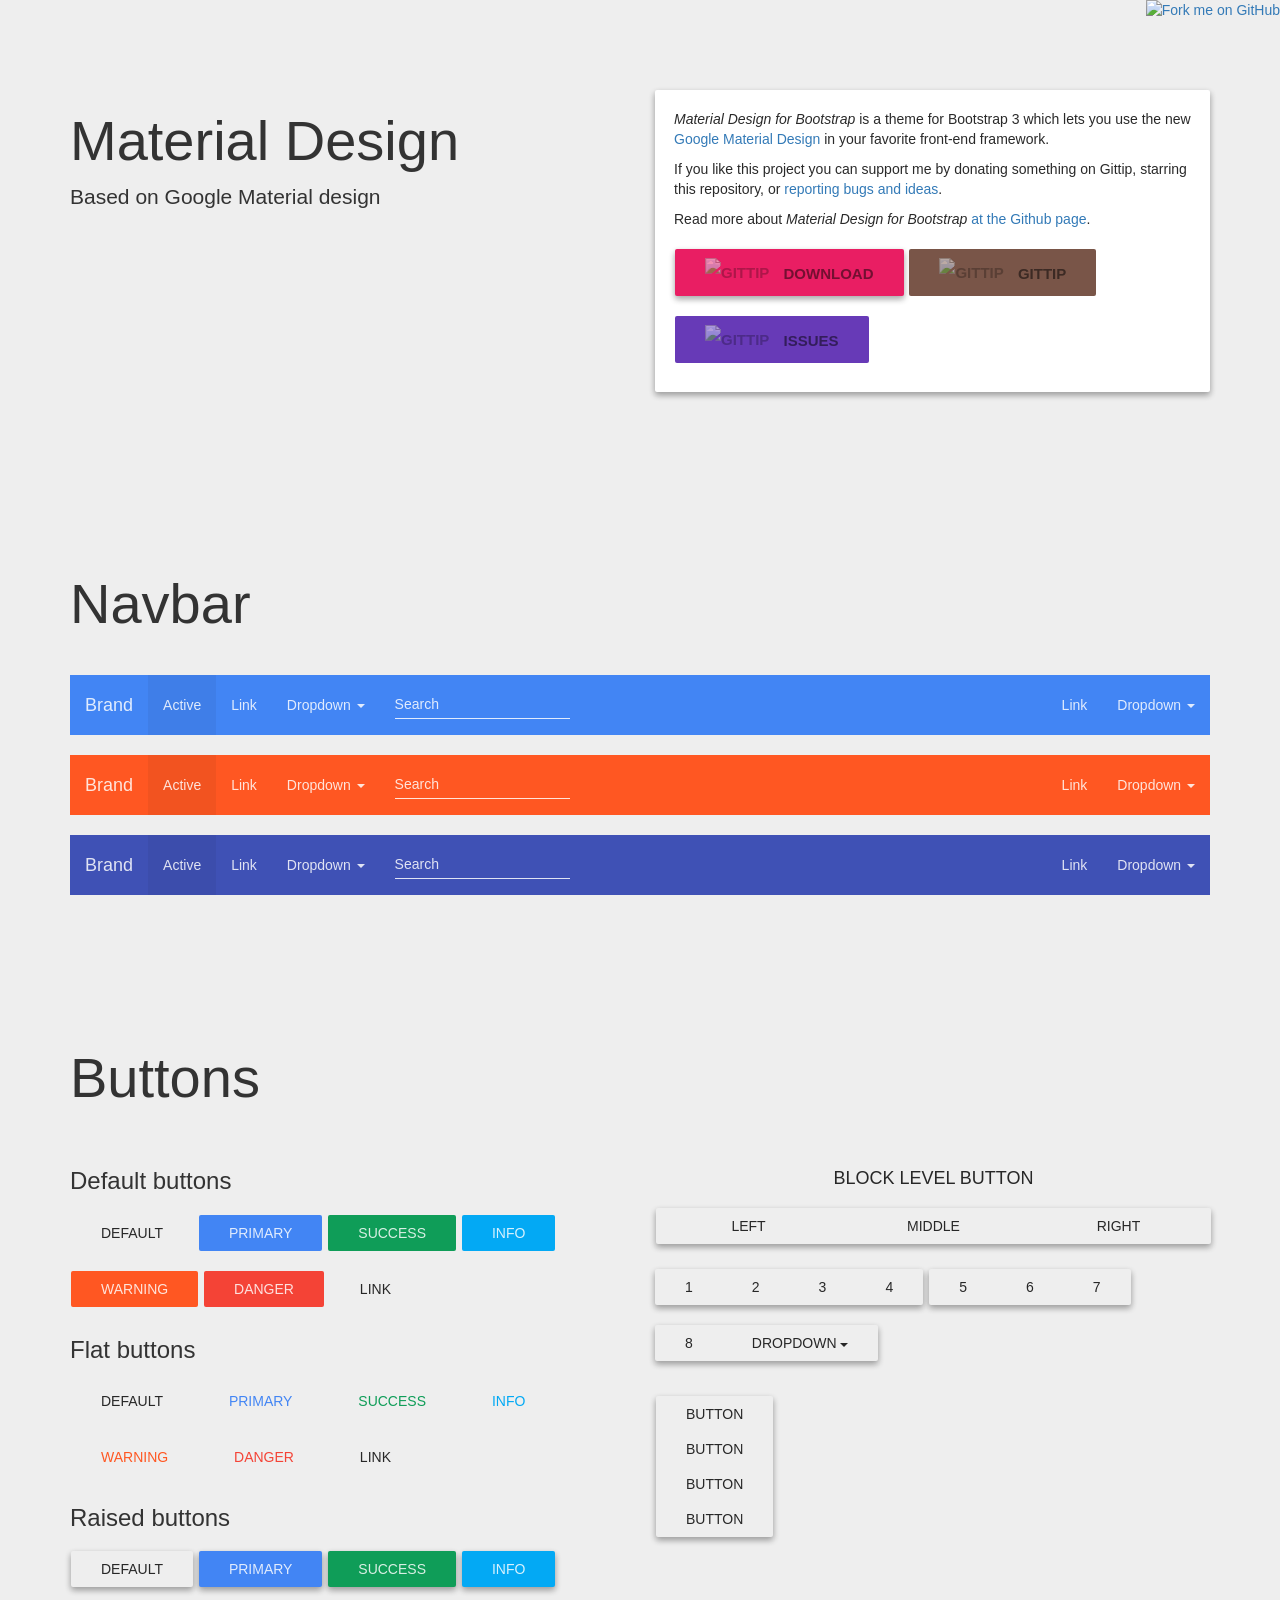
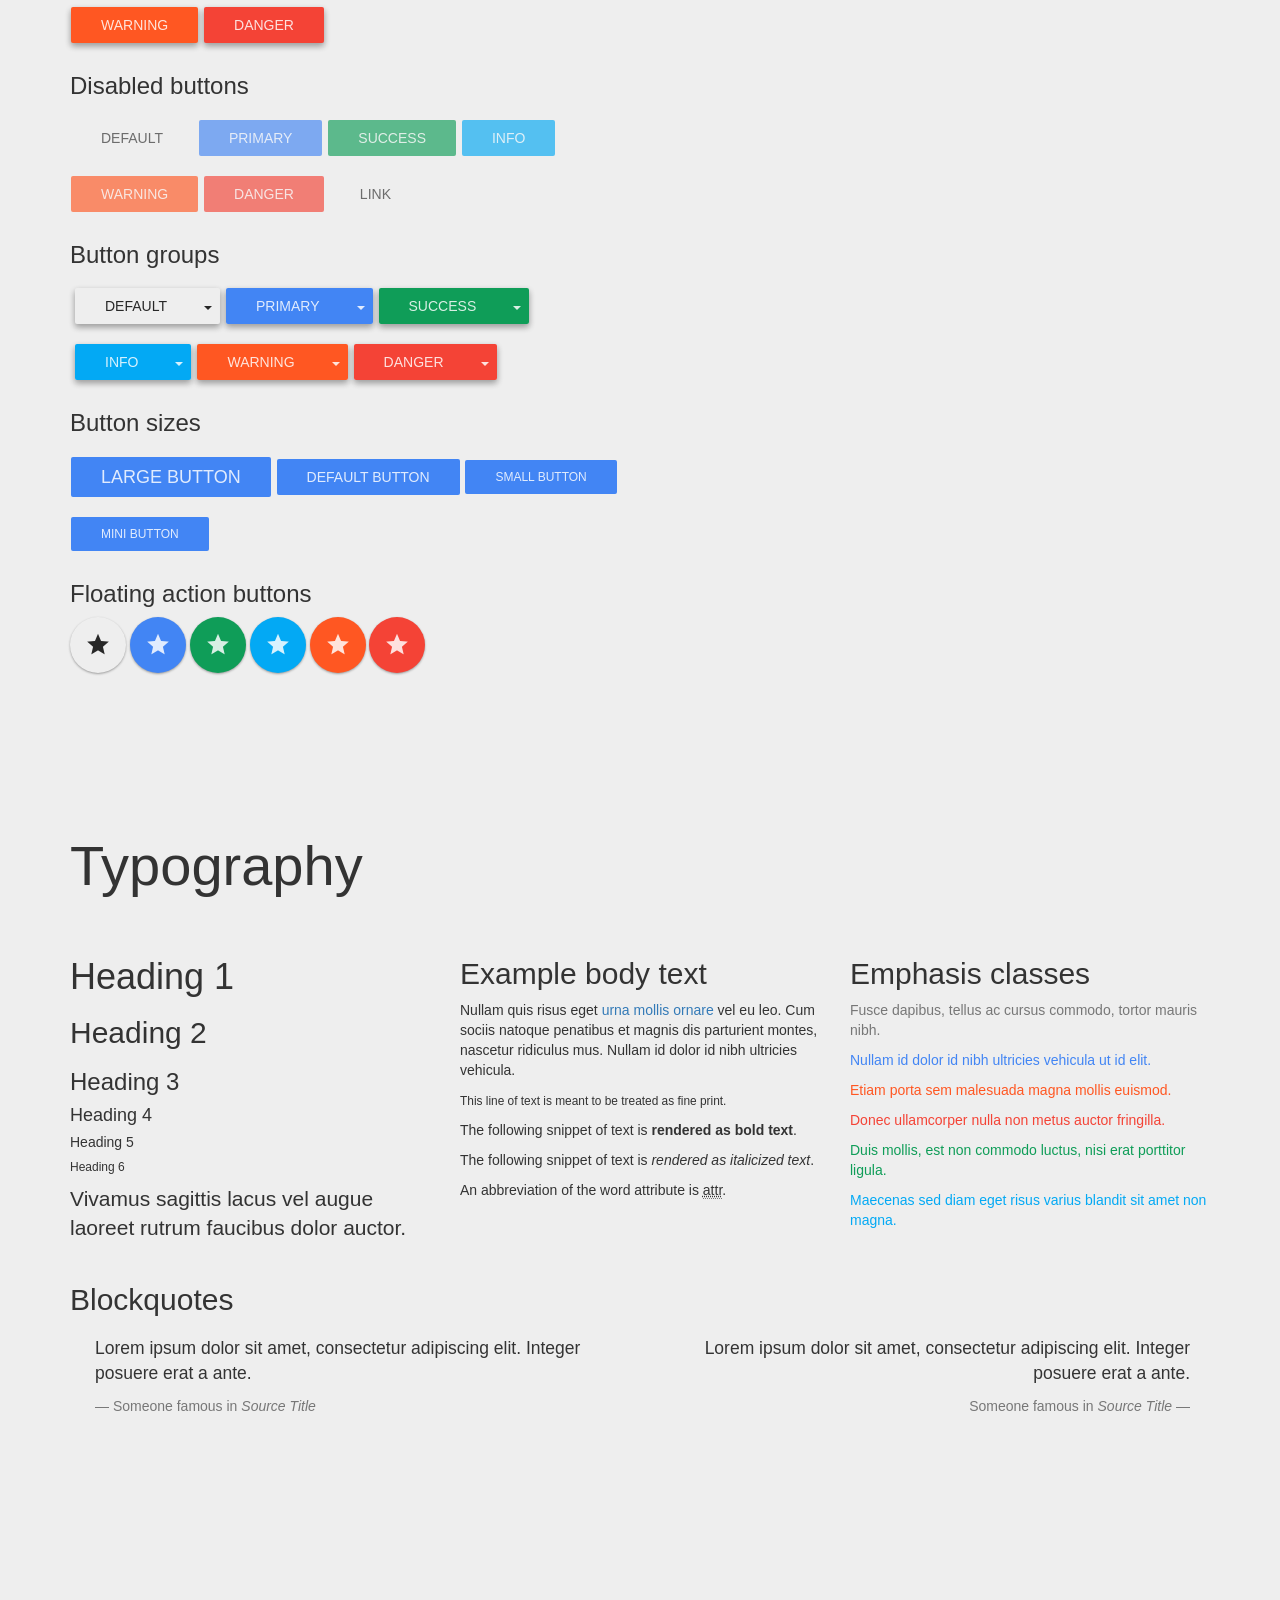
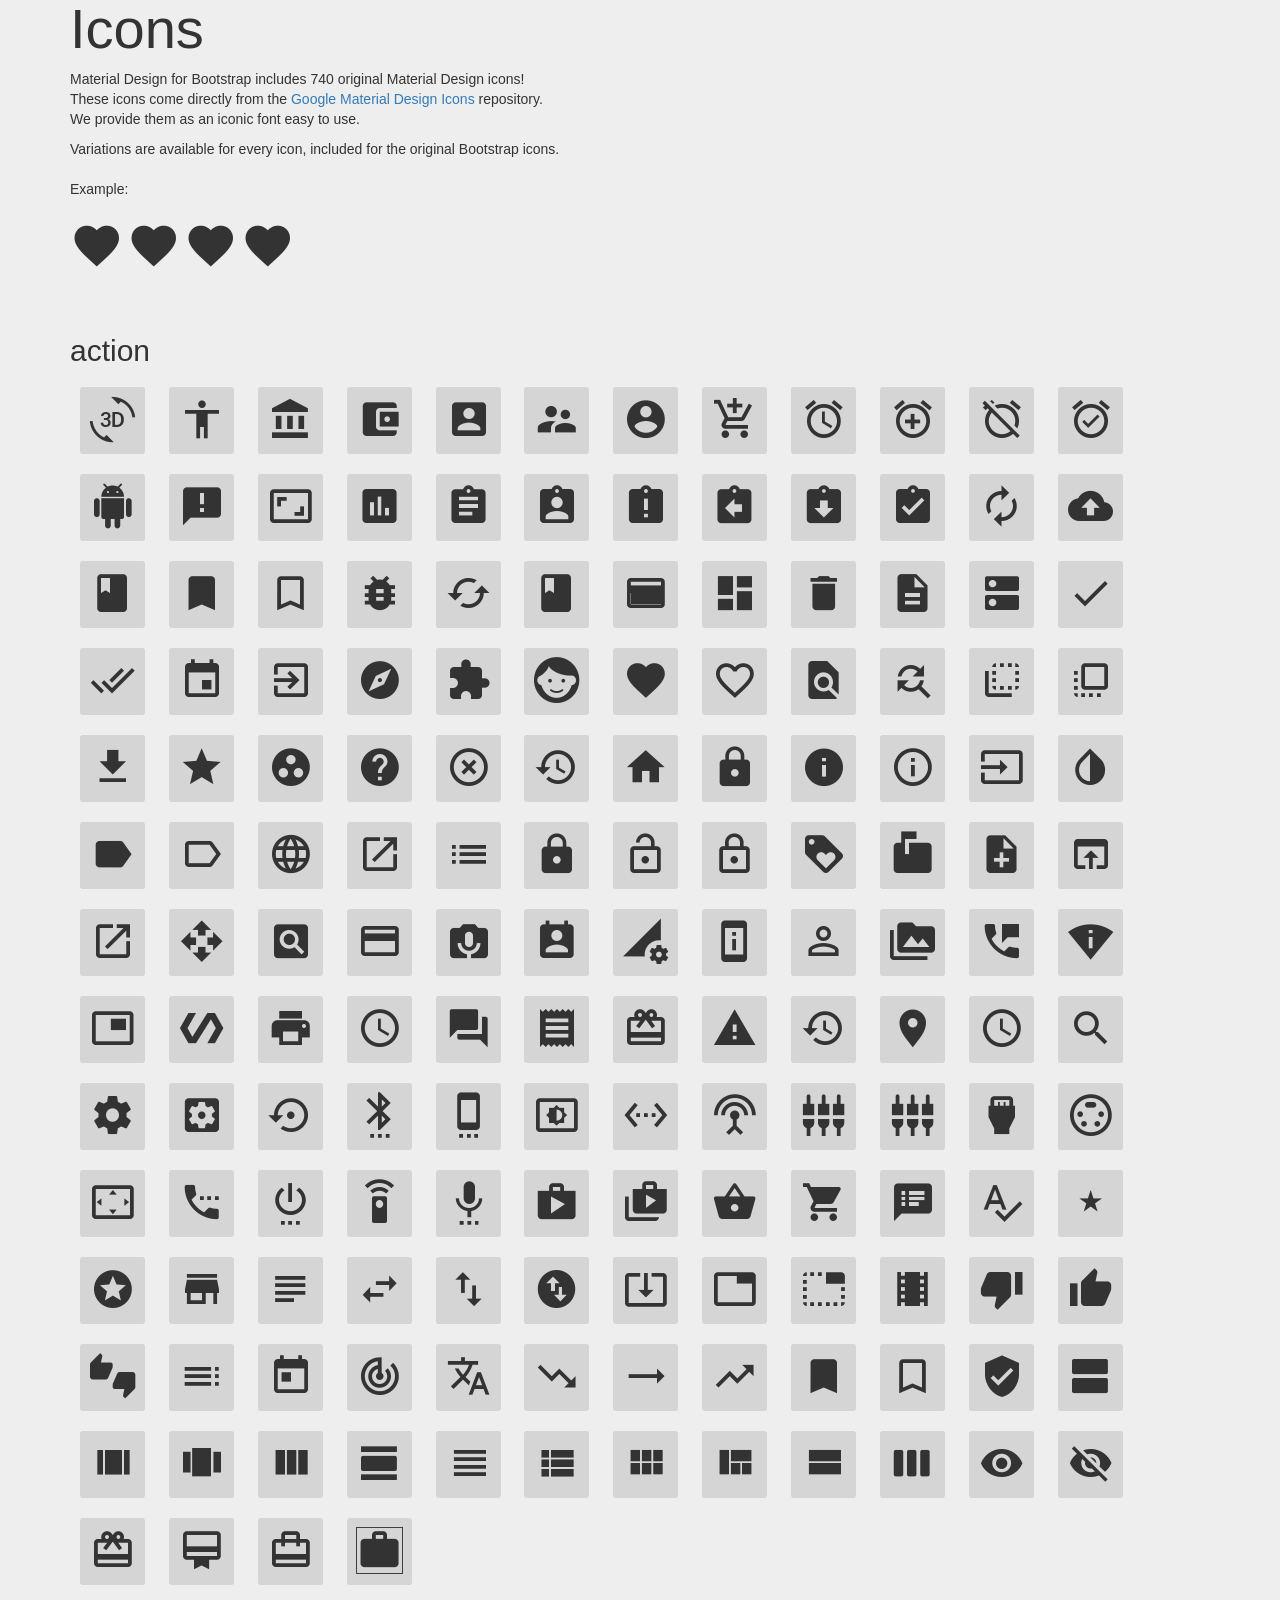
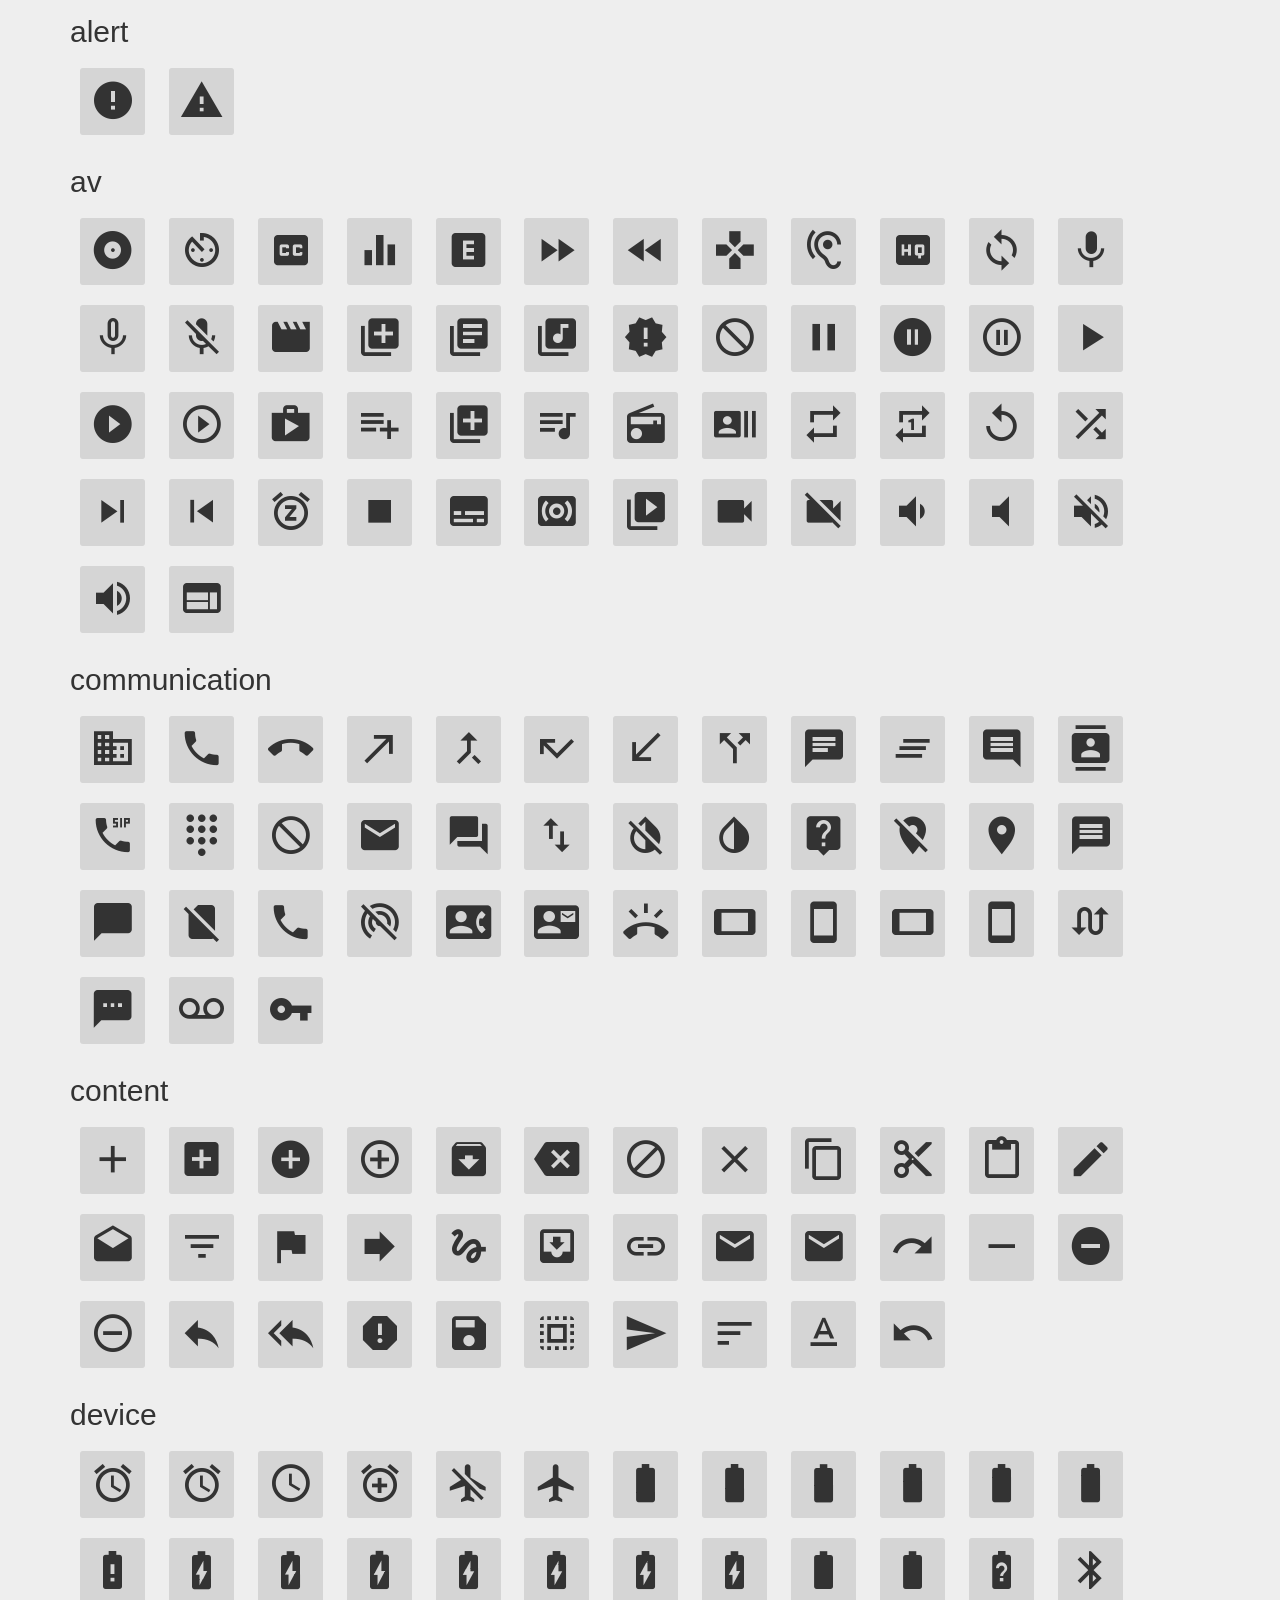
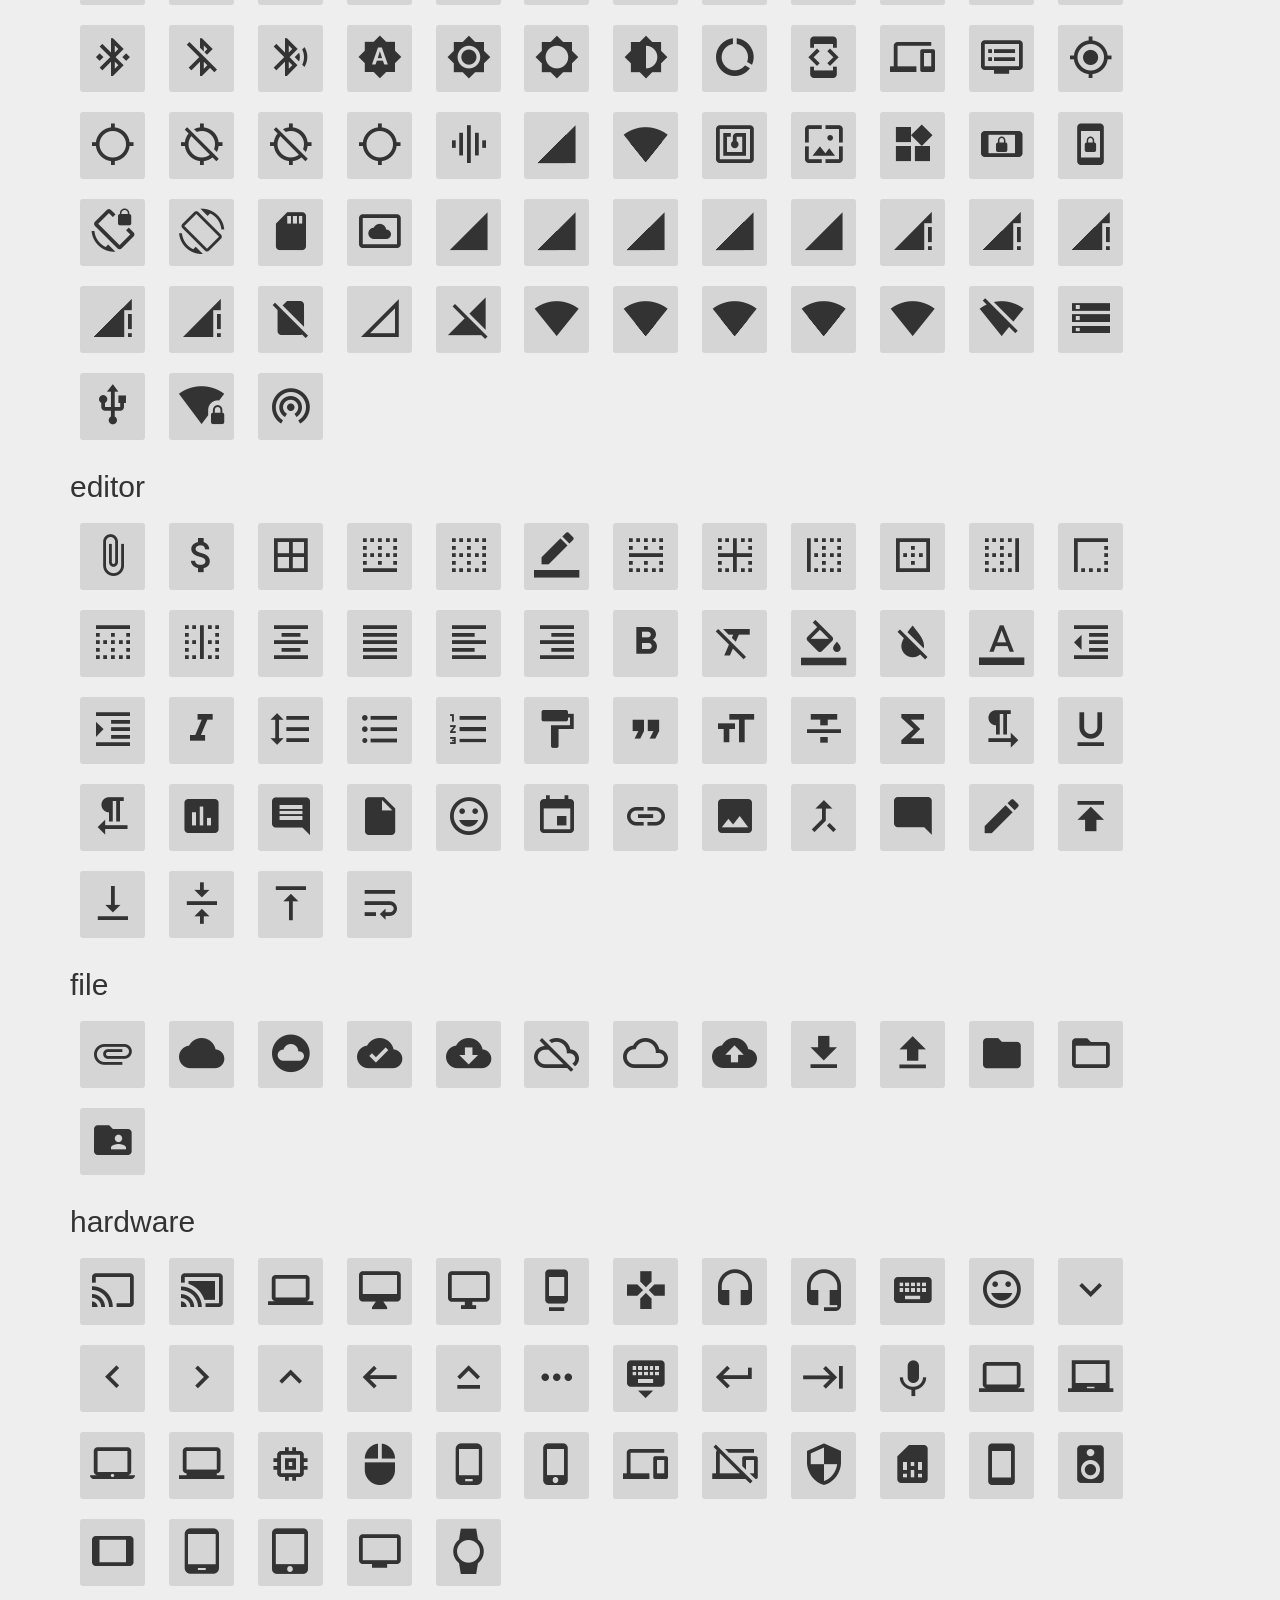
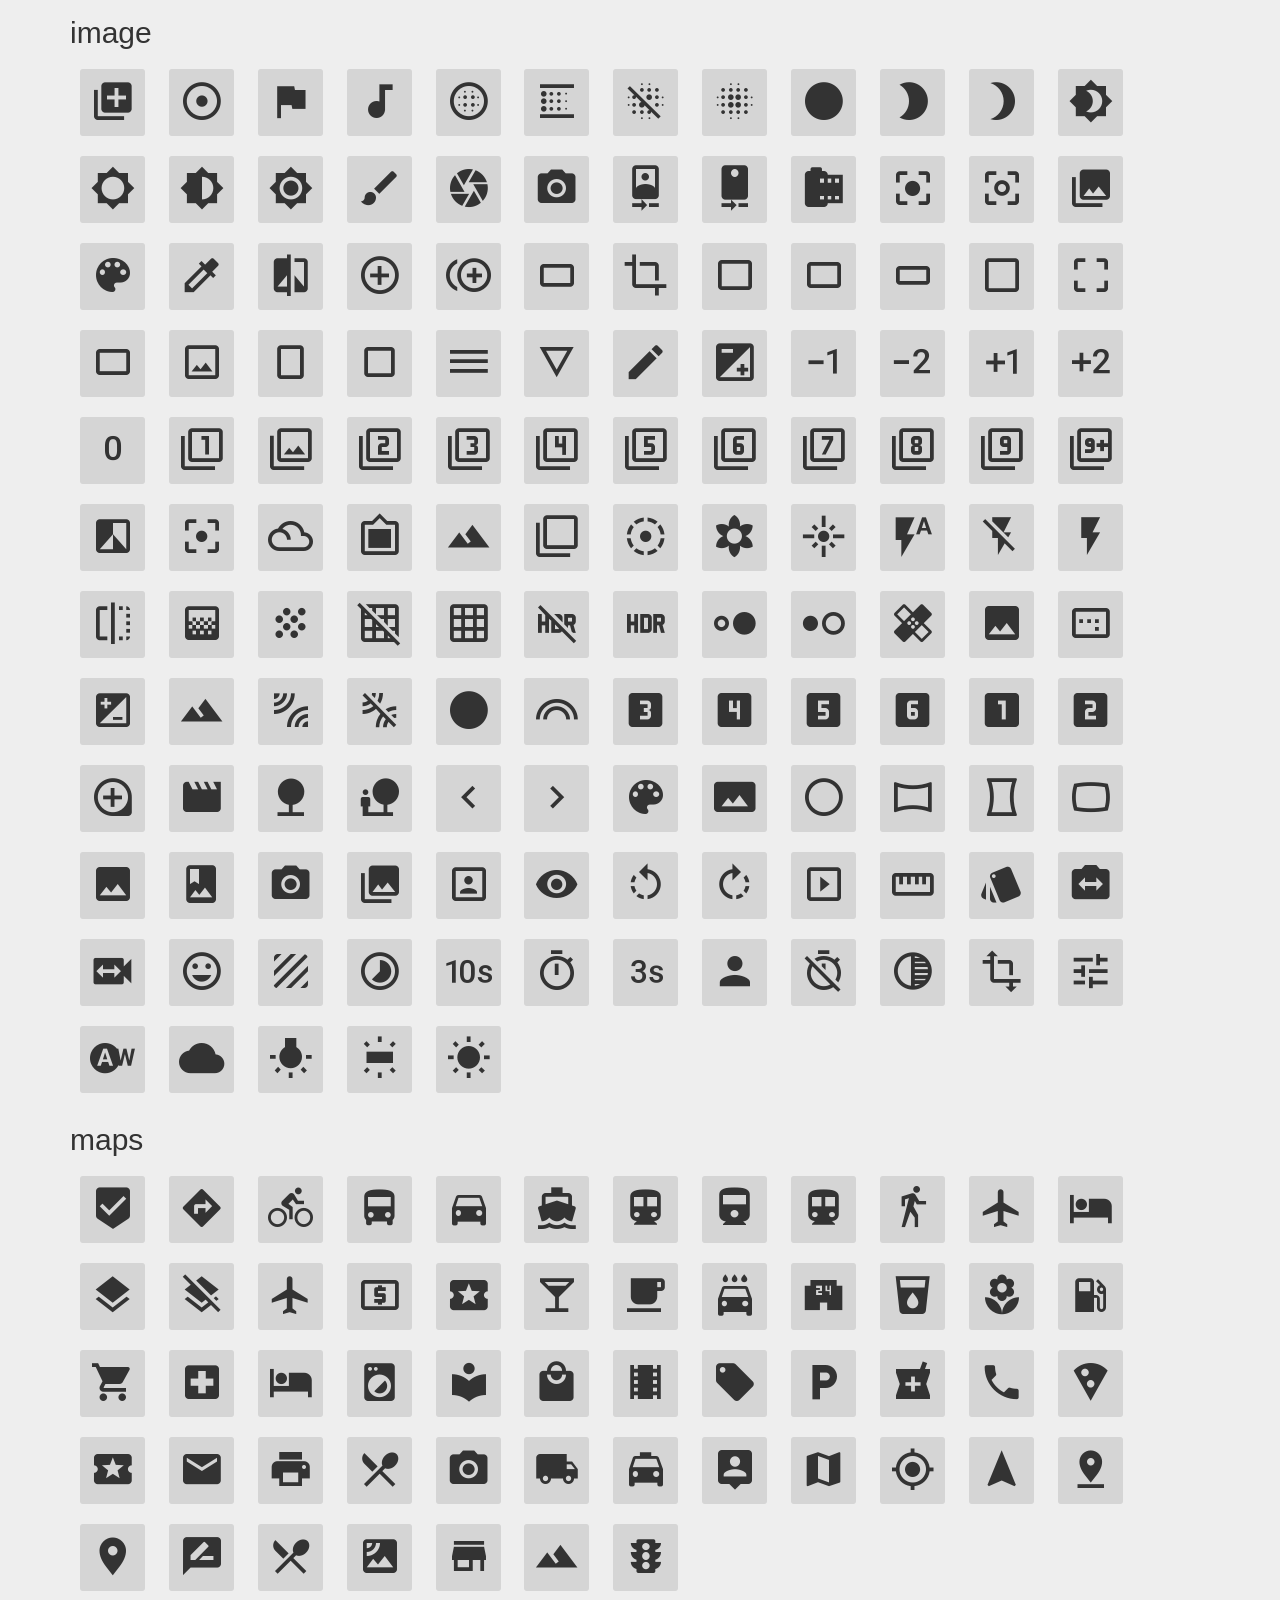
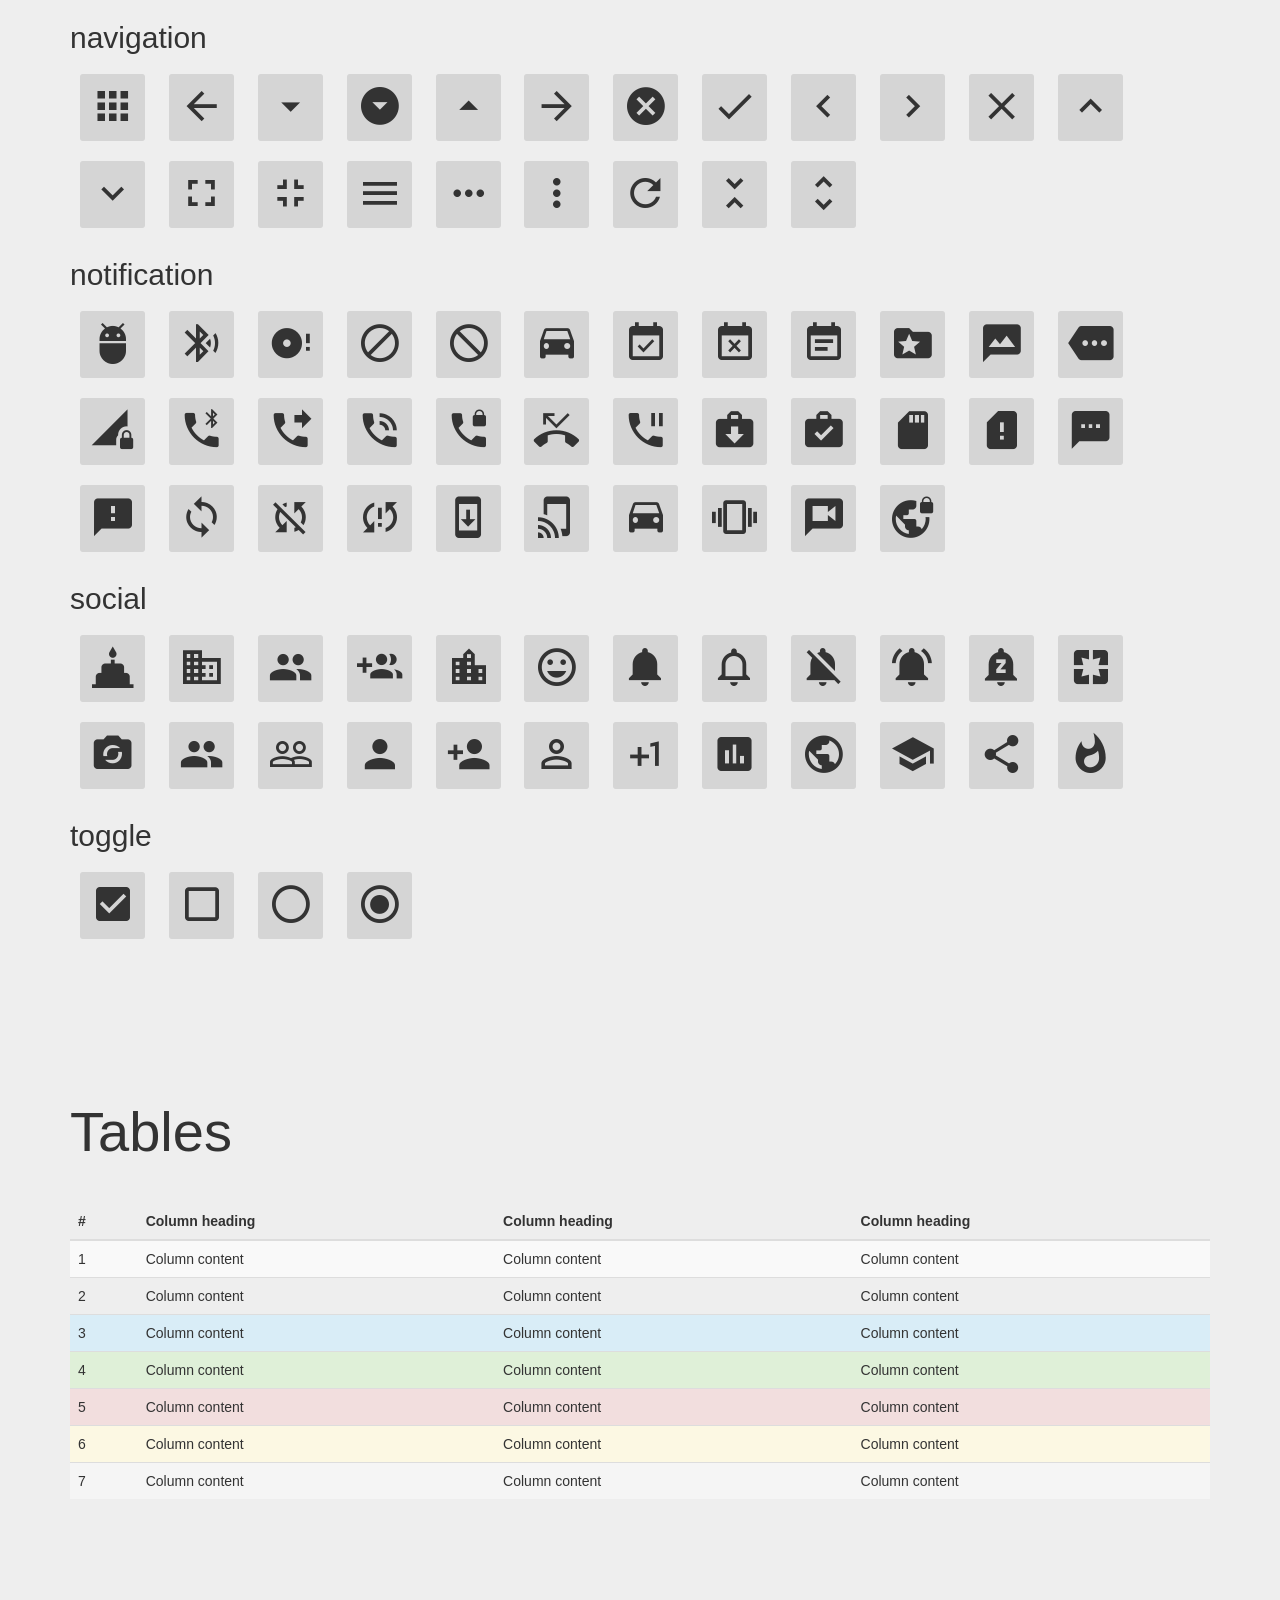
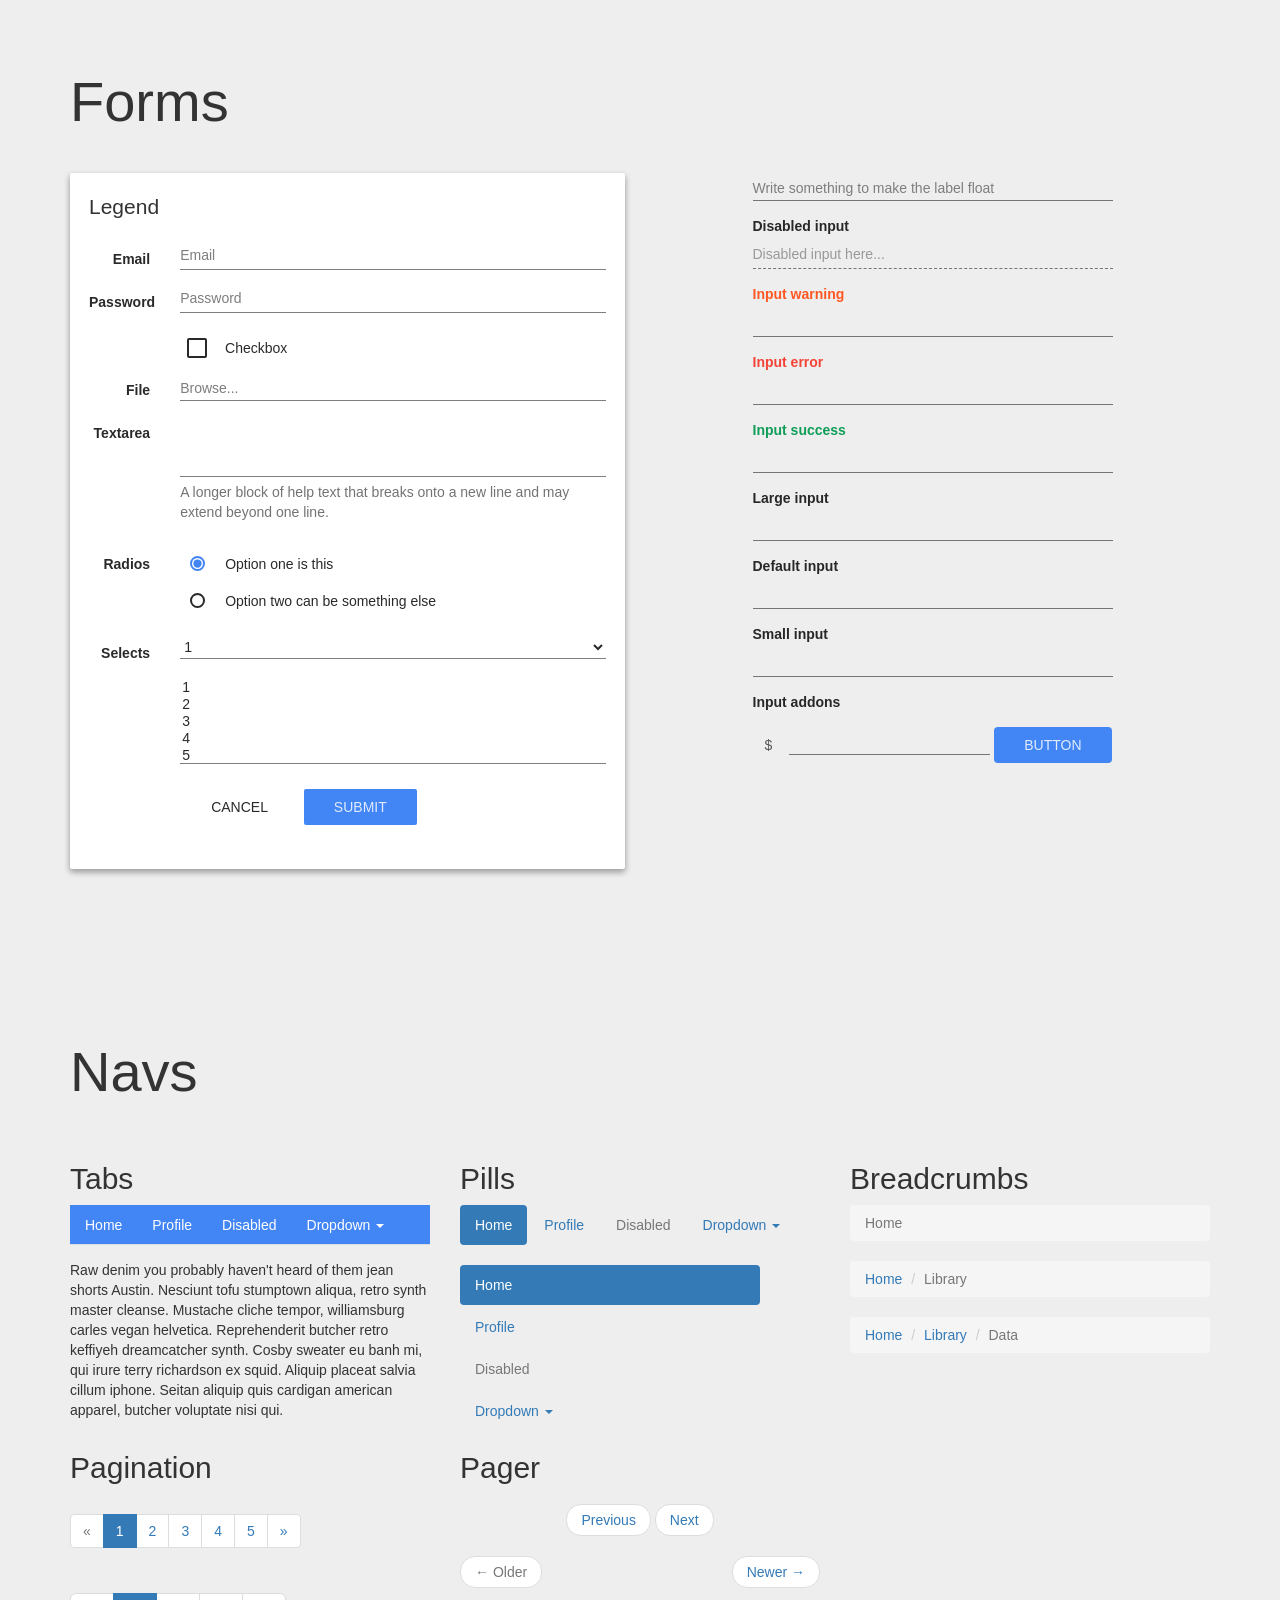
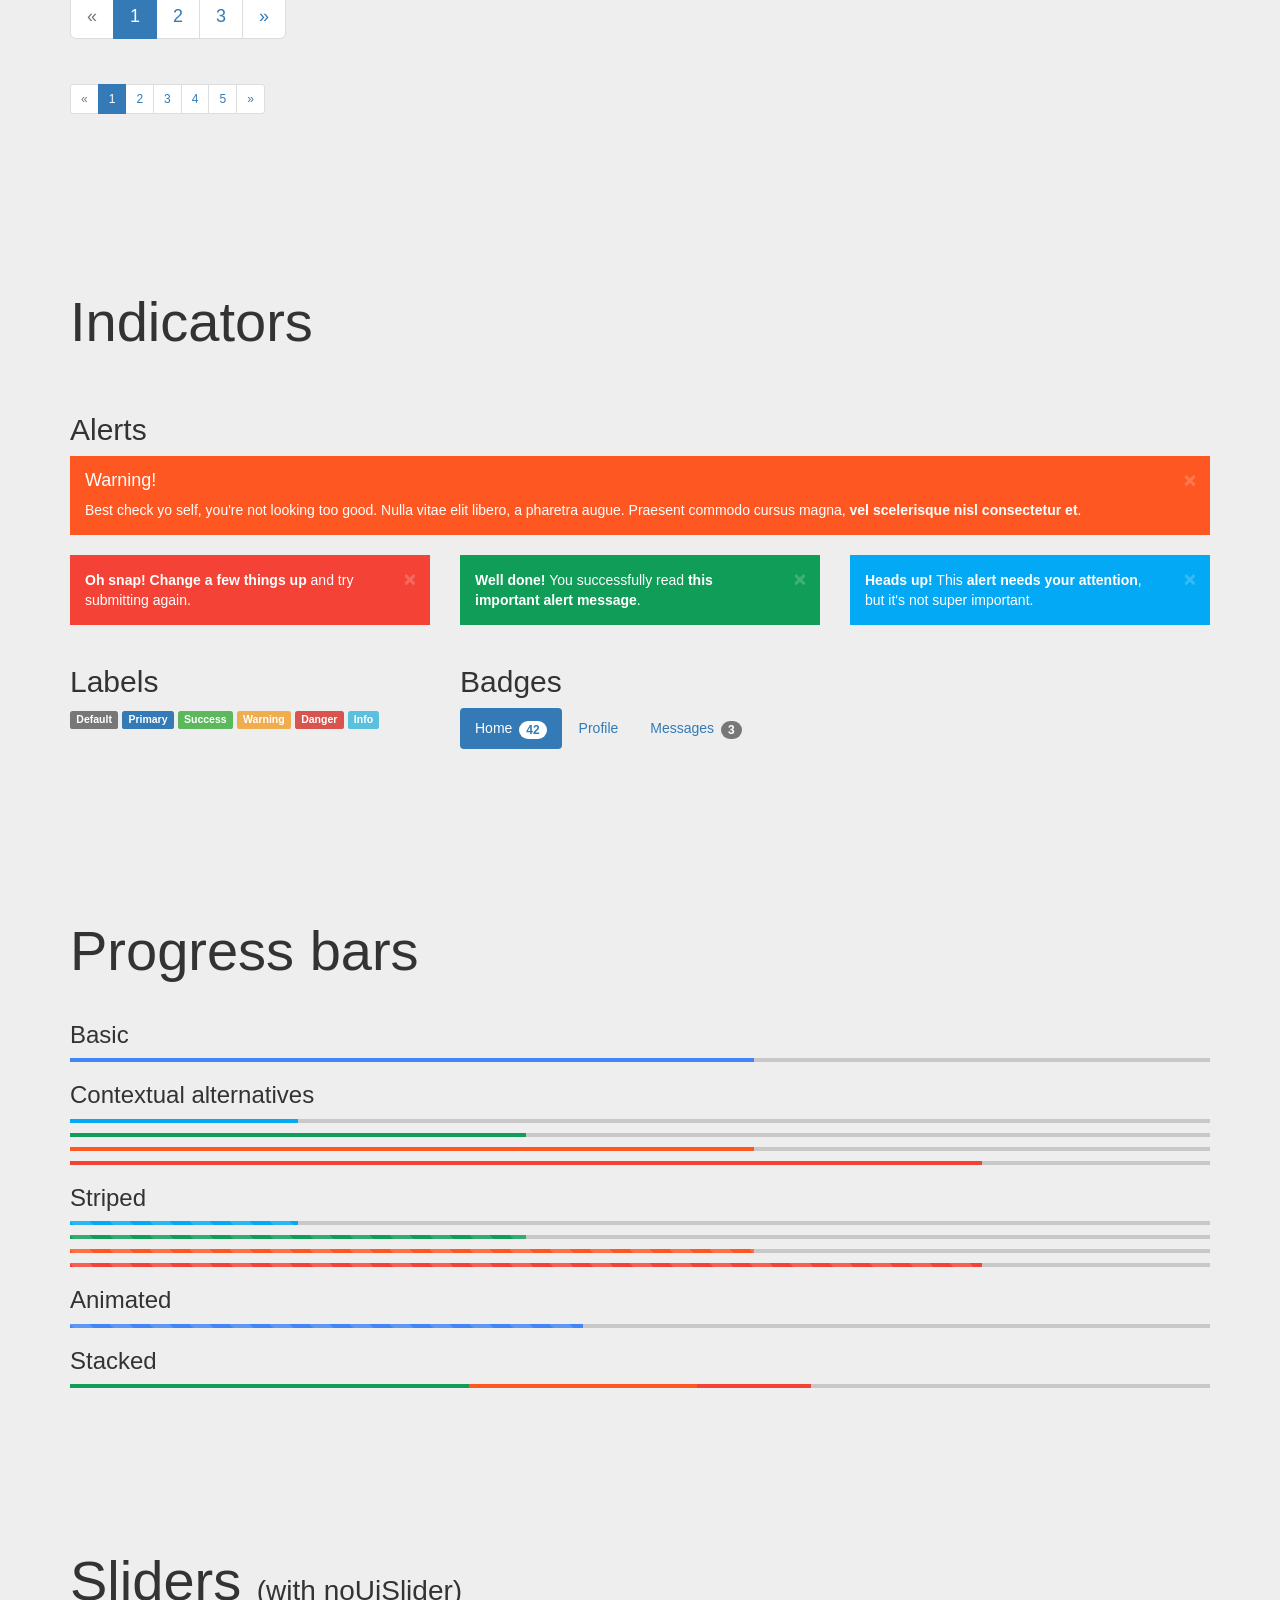
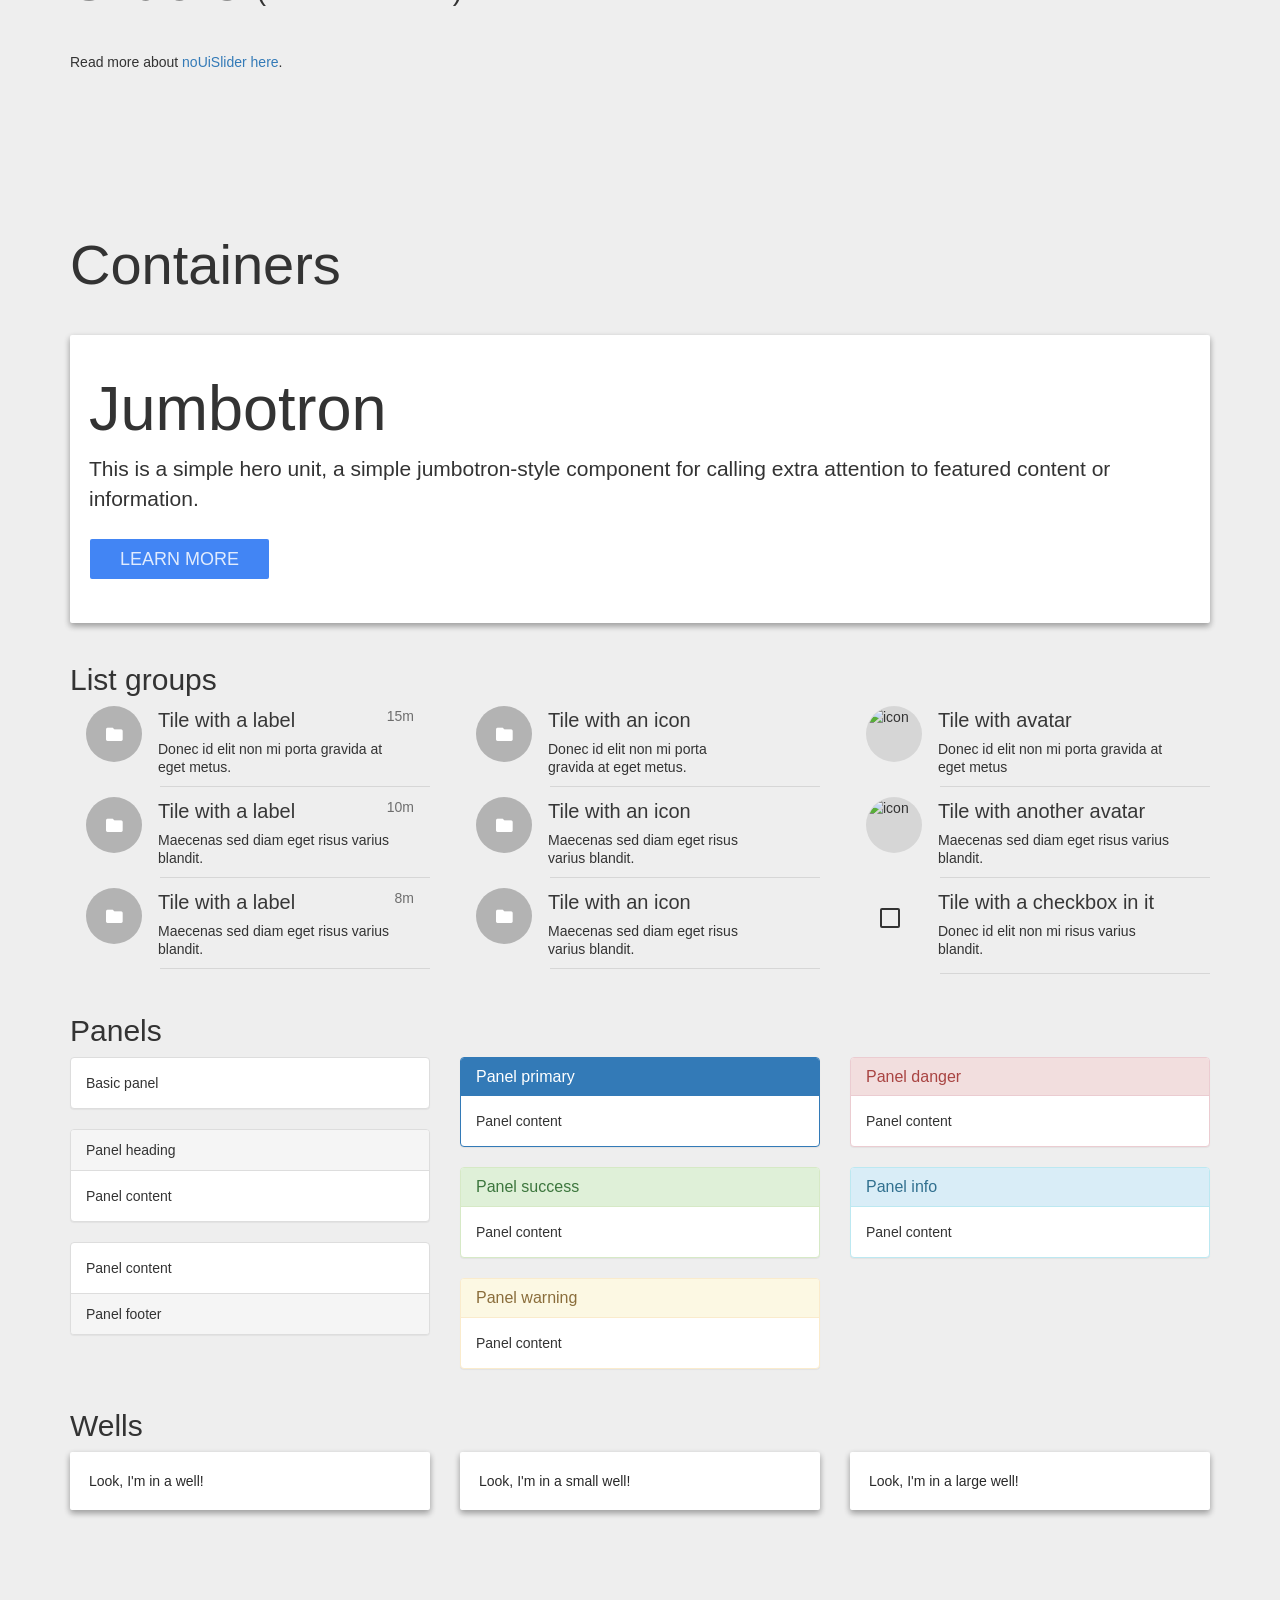
==== commit 0ef996e3: "basic scaffolding complete" ====
--- a/www/bower_components/bootstrap-material-design/index.html
+++ b/www/bower_components/bootstrap-material-design/index.html
@@ -8,6 +8,7 @@
         <link href="dist/css/ripples.min.css" rel="stylesheet">
         <link href="dist/css/material-wfont.min.css" rel="stylesheet">
         <link href="//fezvrasta.github.io/snackbarjs/dist/snackbar.min.css" rel="stylesheet">
+        <meta name="viewport" content="width=device-width, initial-scale=1">
         <style>
             body{padding-top:50px}#banner{border-bottom:none}.page-header h1{font-size:4em}.bs-docs-section{margin-top:8em}.bs-component{position:relative}.bs-component .modal{position:relative;top:auto;right:auto;left:auto;bottom:auto;z-index:1;display:block}.bs-component .modal-dialog{width:90%}.bs-component .popover{position:relative;display:inline-block;width:220px;margin:20px}#source-button{position:absolute;top:0;right:0;z-index:100;font-weight:bold;padding: 5px 10px;}.progress{margin-bottom:10px}footer{margin:5em 0}footer li{float:left;margin-right:1.5em;margin-bottom:1.5em}footer p{clear:left;margin-bottom:0}.splash{padding:4em 0 0;background-color:#141d27;color:#fff;text-align:center}.splash h1{font-size:4em}.splash #social{margin:2em 0}.splash .alert{margin:2em 0}.section-tout{padding:4em 0 3em;border-bottom:1px solid rgba(0,0,0,0.05);background-color:#eaf1f1}.section-tout .fa{margin-right:.5em}.section-tout p{margin-bottom:3em}.section-preview{padding:4em 0 4em}.section-preview .preview{margin-bottom:4em;background-color:#eaf1f1}.section-preview .preview .image{position:relative}.section-preview .preview .image:before{box-shadow:inset 0 0 0 1px rgba(0,0,0,0.1);position:absolute;top:0;left:0;width:100%;height:100%;content:"";pointer-events:none}.section-preview .preview .options{padding:1em 2em 2em;border:1px solid rgba(0,0,0,0.05);border-top:none;text-align:center}.section-preview .preview .options p{margin-bottom:2em}.section-preview .dropdown-menu{text-align:left}.section-preview .lead{margin-bottom:2em}@media (max-width:767px){.section-preview .image img{width:100%}}.sponsor{text-align:center}.sponsor a:hover{text-decoration:none}@media (max-width:767px){#banner{margin-bottom:2em;text-align:center}}
             .infobox .btn-sup { color: rgba(0,0,0,0.5); font-weight: bold; font-size: 15px; line-height: 30px; }
@@ -16,6 +17,29 @@
             .icons-material .row { margin-bottom: 20px; }
             .icons-material .col-xs-2 { text-align: center; }
             .icons-material i { font-size: 34pt; }
+
+            .icon-preview {
+                display: inline-block;
+                padding: 10px;
+                margin: 10px;
+                background: #D5D5D5;
+                border-radius: 3px;
+                cursor: pointer;
+            }
+            .icon-preview span {
+                display: none;
+                position: absolute;
+                background: black;
+                color: #EEE;
+                padding: 5px 8px;
+                font-size: 15px;
+                font-family: Roboto;
+                border-radius: 2px;
+                z-index: 10;
+            }
+            .icon-preview:hover i { color: #4285f4; }
+            .icon-preview:hover span { display: block; cursor: text; }
+
         </style>
     </head>
     <body>
@@ -32,9 +56,9 @@
                     </div>
                     <div class="col-lg-6 col-md-6 col-sm-6">
                         <div class="well infobox">
-                            <p>Material Design for Bootstrap is a theme for Bootstrap 3 which let you use the new Google Material Design in your favourite front-end framework.</p>
-                            <p>If you like this project you may support me donating something on Gittip, starring this repository or reporting bugs and ideas in the issue section.</p>
-                            <p>Read more about Material Design for Bootstrap <a href="https://github.com/FezVrasta/bootstrap-material-design">visiting the Github page</a>.</p>
+                            <p><em>Material Design for Bootstrap</em> is a theme for Bootstrap 3 which lets you use the new <a href="http://www.google.com/design/spec/material-design/">Google Material Design</a> in your favorite front-end framework.</p>
+                            <p>If you like this project you can support me by donating something on Gittip, starring this repository, or <a href="https://github.com/FezVrasta/bootstrap-material-design/issues">reporting bugs and ideas</a>.</p>
+                            <p>Read more about <em>Material Design for Bootstrap</em> <a href="https://github.com/FezVrasta/bootstrap-material-design">at the Github page</a>.</p>
 
                             <a href="https://github.com/FezVrasta/bootstrap-material-design/archive/master.zip" class="btn btn-sup btn-material-pink btn-raised">
                                 <img src="demo/imgs/download.png" alt="gittip" height=30>
@@ -351,12 +375,12 @@
 
                         <h3>Floating action buttons</h3>
                         <p class="bs-component">
-                            <a href="javascript:void(0)" class="btn btn-default btn-fab btn-raised icon-material-share"></a>
-                            <a href="javascript:void(0)" class="btn btn-primary btn-fab btn-raised icon-material-share"></a>
-                            <a href="javascript:void(0)" class="btn btn-success btn-fab btn-raised icon-material-share"></a>
-                            <a href="javascript:void(0)" class="btn btn-info btn-fab btn-raised icon-material-share"></a>
-                            <a href="javascript:void(0)" class="btn btn-warning btn-fab btn-raised icon-material-share"></a>
-                            <a href="javascript:void(0)" class="btn btn-danger btn-fab btn-raised icon-material-share"></a>
+                            <a href="javascript:void(0)" class="btn btn-default btn-fab btn-raised mdi-action-grade"></a>
+                            <a href="javascript:void(0)" class="btn btn-primary btn-fab btn-raised mdi-action-grade"></a>
+                            <a href="javascript:void(0)" class="btn btn-success btn-fab btn-raised mdi-action-grade"></a>
+                            <a href="javascript:void(0)" class="btn btn-info btn-fab btn-raised mdi-action-grade"></a>
+                            <a href="javascript:void(0)" class="btn btn-warning btn-fab btn-raised mdi-action-grade"></a>
+                            <a href="javascript:void(0)" class="btn btn-danger btn-fab btn-raised mdi-action-grade"></a>
 
                         </p>
 
@@ -506,676 +530,820 @@
                     <div class="col-lg-12">
                         <div class="page-header">
                             <h1 id="type">Icons</h1>
-                            <p>Material Design for Bootstrap includes 490 original Material Design icons!<br>
-                                These icons are extracted from the original Google sources and are licensed under BSD license.<br>
-                                Them are provided as an iconic font easy to use.
+                            <p>Material Design for Bootstrap includes 740 original Material Design icons!<br>
+                                These icons come directly from the <a href="https://github.com/google/material-design-icons">Google Material Design Icons</a> repository.<br>
+                                We provide them as an iconic font easy to use.
                             </p>
                             <p>Variations are available for every icon, included for the original Bootstrap icons.<br>
                                 <br>Example:<br><br>
-                                <i class="icon icon-material-favorite icon-material-pink" style="font-size: 40pt;"></i>
-                                <i class="icon icon-material-favorite icon-material-lime" style="font-size: 40pt;"></i>
-                                <i class="icon icon-material-favorite icon-material-teal" style="font-size: 40pt;"></i>
-                                <i class="icon icon-material-favorite icon-material-red" style="font-size: 40pt;"></i>
+                                <i class="mdi-action-favorite icon-material-pink" style="font-size: 40pt;"></i>
+                                <i class="mdi-action-favorite icon-material-lime" style="font-size: 40pt;"></i>
+                                <i class="mdi-action-favorite icon-material-teal" style="font-size: 40pt;"></i>
+                                <i class="mdi-action-favorite icon-material-red" style="font-size: 40pt;"></i>
                             </p>
                         </div>
                     </div>
                 </div>
 
                 <div class="bs-component icons-material">
-                    <div class="row">
-                        <div class="col-xs-2"><i class="icon icon-material-access-alarms"></i></div>
-                        <div class="col-xs-2"><i class="icon icon-material-accessibility"></i></div>
-                        <div class="col-xs-2"><i class="icon icon-material-access-time"></i></div>
-                        <div class="col-xs-2"><i class="icon icon-material-account-box"></i></div>
-                        <div class="col-xs-2"><i class="icon icon-material-account-circle"></i></div>
-                        <div class="col-xs-2"><i class="icon icon-material-adb"></i></div>
-                    </div>
-                    <div class="row">
-                        <div class="col-xs-2"><i class="icon icon-material-add"></i></div>
-                        <div class="col-xs-2"><i class="icon icon-material-add-alarm"></i></div>
-                        <div class="col-xs-2"><i class="icon icon-material-add-box"></i></div>
-                        <div class="col-xs-2"><i class="icon icon-material-add-circle"></i></div>
-                        <div class="col-xs-2"><i class="icon icon-material-add-circle-outline"></i></div>
-                        <div class="col-xs-2"><i class="icon icon-material-airplanemode-off"></i></div>
-                    </div>
-                    <div class="row">
-                        <div class="col-xs-2"><i class="icon icon-material-airplanemode-on"></i></div>
-                        <div class="col-xs-2"><i class="icon icon-material-android"></i></div>
-                        <div class="col-xs-2"><i class="icon icon-material-apps"></i></div>
-                        <div class="col-xs-2"><i class="icon icon-material-archive"></i></div>
-                        <div class="col-xs-2"><i class="icon icon-material-arrow-back"></i></div>
-                        <div class="col-xs-2"><i class="icon icon-material-arrow-drop-down"></i></div>
-                    </div>
-                    <div class="row">
-                        <div class="col-xs-2"><i class="icon icon-material-arrow-drop-down-circle"></i></div>
-                        <div class="col-xs-2"><i class="icon icon-material-arrow-drop-up"></i></div>
-                        <div class="col-xs-2"><i class="icon icon-material-arrow-forward"></i></div>
-                        <div class="col-xs-2"><i class="icon icon-material-attachment"></i></div>
-                        <div class="col-xs-2"><i class="icon icon-material-auto-fix"></i></div>
-                        <div class="col-xs-2"><i class="icon icon-material-backspace"></i></div>
-                    </div>
-                    <div class="row">
-                        <div class="col-xs-2"><i class="icon icon-material-backup"></i></div>
-                        <div class="col-xs-2"><i class="icon icon-material-beenhere"></i></div>
-                        <div class="col-xs-2"><i class="icon icon-material-block"></i></div>
-                        <div class="col-xs-2"><i class="icon icon-material-bluetooth 2"></i></div>
-                        <div class="col-xs-2"><i class="icon icon-material-bluetooth"></i></div>
-                        <div class="col-xs-2"><i class="icon icon-material-bluetooth-audio"></i></div>
-                    </div>
-                    <div class="row">
-                        <div class="col-xs-2"><i class="icon icon-material-bluetooth-connected 2"></i></div>
-                        <div class="col-xs-2"><i class="icon icon-material-bluetooth-connected"></i></div>
-                        <div class="col-xs-2"><i class="icon icon-material-bluetooth-disabled"></i></div>
-                        <div class="col-xs-2"><i class="icon icon-material-bluetooth-searching"></i></div>
-                        <div class="col-xs-2"><i class="icon icon-material-book"></i></div>
-                        <div class="col-xs-2"><i class="icon icon-material-bookmark"></i></div>
-                    </div>
-                    <div class="row">
-                        <div class="col-xs-2"><i class="icon icon-material-bookmark-outline"></i></div>
-                        <div class="col-xs-2"><i class="icon icon-material-brightness-auto"></i></div>
-                        <div class="col-xs-2"><i class="icon icon-material-brightness-high"></i></div>
-                        <div class="col-xs-2"><i class="icon icon-material-brightness-low"></i></div>
-                        <div class="col-xs-2"><i class="icon icon-material-brightness-medium"></i></div>
-                        <div class="col-xs-2"><i class="icon icon-material-bug-report"></i></div>
-                    </div>
-                    <div class="row">
-                        <div class="col-xs-2"><i class="icon icon-material-cake"></i></div>
-                        <div class="col-xs-2"><i class="icon icon-material-call"></i></div>
-                        <div class="col-xs-2"><i class="icon icon-material-call-end"></i></div>
-                        <div class="col-xs-2"><i class="icon icon-material-call-made"></i></div>
-                        <div class="col-xs-2"><i class="icon icon-material-call-merge"></i></div>
-                        <div class="col-xs-2"><i class="icon icon-material-call-missed"></i></div>
-                    </div>
-                    <div class="row">
-                        <div class="col-xs-2"><i class="icon icon-material-call-received"></i></div>
-                        <div class="col-xs-2"><i class="icon icon-material-call-split"></i></div>
-                        <div class="col-xs-2"><i class="icon icon-material-camera"></i></div>
-                        <div class="col-xs-2"><i class="icon icon-material-camera-alt"></i></div>
-                        <div class="col-xs-2"><i class="icon icon-material-camera-roll"></i></div>
-                        <div class="col-xs-2"><i class="icon icon-material-cancel"></i></div>
-                    </div>
-                    <div class="row">
-                        <div class="col-xs-2"><i class="icon icon-material-cast"></i></div>
-                        <div class="col-xs-2"><i class="icon icon-material-cast-connected"></i></div>
-                        <div class="col-xs-2"><i class="icon icon-material-chat"></i></div>
-                        <div class="col-xs-2"><i class="icon icon-material-check"></i></div>
-                        <div class="col-xs-2"><i class="icon icon-material-check-box"></i></div>
-                        <div class="col-xs-2"><i class="icon icon-material-check-box-blank"></i></div>
-                    </div>
-                    <div class="row">
-                        <div class="col-xs-2"><i class="icon icon-material-check-box-outline"></i></div>
-                        <div class="col-xs-2"><i class="icon icon-material-check-box-outline-blank"></i></div>
-                        <div class="col-xs-2"><i class="icon icon-material-check-circle"></i></div>
-                        <div class="col-xs-2"><i class="icon icon-material-check-circle-blank"></i></div>
-                        <div class="col-xs-2"><i class="icon icon-material-check-circle-outline"></i></div>
-                        <div class="col-xs-2"><i class="icon icon-material-check-circle-outline-blank"></i></div>
-                    </div>
-                    <div class="row">
-                        <div class="col-xs-2"><i class="icon icon-material-chevron-left"></i></div>
-                        <div class="col-xs-2"><i class="icon icon-material-chevron-right"></i></div>
-                        <div class="col-xs-2"><i class="icon icon-material-chromecast"></i></div>
-                        <div class="col-xs-2"><i class="icon icon-material-circles"></i></div>
-                        <div class="col-xs-2"><i class="icon icon-material-circles-add"></i></div>
-                        <div class="col-xs-2"><i class="icon icon-material-circles-extended"></i></div>
-                    </div>
-                    <div class="row">
-                        <div class="col-xs-2"><i class="icon icon-material-clear"></i></div>
-                        <div class="col-xs-2"><i class="icon icon-material-close"></i></div>
-                        <div class="col-xs-2"><i class="icon icon-material-closed-caption"></i></div>
-                        <div class="col-xs-2"><i class="icon icon-material-cloud"></i></div>
-                        <div class="col-xs-2"><i class="icon icon-material-cloud-circle"></i></div>
-                        <div class="col-xs-2"><i class="icon icon-material-cloud-done"></i></div>
-                    </div>
-                    <div class="row">
-                        <div class="col-xs-2"><i class="icon icon-material-cloud-download"></i></div>
-                        <div class="col-xs-2"><i class="icon icon-material-cloud-off"></i></div>
-                        <div class="col-xs-2"><i class="icon icon-material-cloud-queue"></i></div>
-                        <div class="col-xs-2"><i class="icon icon-material-cloud-upload"></i></div>
-                        <div class="col-xs-2"><i class="icon icon-material-comment"></i></div>
-                        <div class="col-xs-2"><i class="icon icon-material-communities"></i></div>
-                    </div>
-                    <div class="row">
-                        <div class="col-xs-2"><i class="icon icon-material-content-copy"></i></div>
-                        <div class="col-xs-2"><i class="icon icon-material-content-cut"></i></div>
-                        <div class="col-xs-2"><i class="icon icon-material-content-paste"></i></div>
-                        <div class="col-xs-2"><i class="icon icon-material-create"></i></div>
-                        <div class="col-xs-2"><i class="icon icon-material-credit-card"></i></div>
-                        <div class="col-xs-2"><i class="icon icon-material-crop"></i></div>
-                    </div>
-                    <div class="row">
-                        <div class="col-xs-2"><i class="icon icon-material-crop-free"></i></div>
-                        <div class="col-xs-2"><i class="icon icon-material-crop-landscape"></i></div>
-                        <div class="col-xs-2"><i class="icon icon-material-crop-portrait"></i></div>
-                        <div class="col-xs-2"><i class="icon icon-material-crop-square"></i></div>
-                        <div class="col-xs-2"><i class="icon icon-material-data-usage"></i></div>
-                        <div class="col-xs-2"><i class="icon icon-material-delete"></i></div>
-                    </div>
-                    <div class="row">
-                        <div class="col-xs-2"><i class="icon icon-material-developer-mode"></i></div>
-                        <div class="col-xs-2"><i class="icon icon-material-dialpad"></i></div>
-                        <div class="col-xs-2"><i class="icon icon-material-directions"></i></div>
-                        <div class="col-xs-2"><i class="icon icon-material-directions-bike"></i></div>
-                        <div class="col-xs-2"><i class="icon icon-material-directions-bus"></i></div>
-                        <div class="col-xs-2"><i class="icon icon-material-directions-car"></i></div>
-                    </div>
-                    <div class="row">
-                        <div class="col-xs-2"><i class="icon icon-material-directions-subway"></i></div>
-                        <div class="col-xs-2"><i class="icon icon-material-directions-train"></i></div>
-                        <div class="col-xs-2"><i class="icon icon-material-directions-transit"></i></div>
-                        <div class="col-xs-2"><i class="icon icon-material-directionswalk"></i></div>
-                        <div class="col-xs-2"><i class="icon icon-material-disc-full"></i></div>
-                        <div class="col-xs-2"><i class="icon icon-material-dock"></i></div>
-                    </div>
-                    <div class="row">
-                        <div class="col-xs-2"><i class="icon icon-material-domain"></i></div>
-                        <div class="col-xs-2"><i class="icon icon-material-done"></i></div>
-                        <div class="col-xs-2"><i class="icon icon-material-done-all"></i></div>
-                        <div class="col-xs-2"><i class="icon icon-material-do-not-disturb"></i></div>
-                        <div class="col-xs-2"><i class="icon icon-material-drafts"></i></div>
-                        <div class="col-xs-2"><i class="icon icon-material-drawer"></i></div>
-                    </div>
-                    <div class="row">
-                        <div class="col-xs-2"><i class="icon icon-material-drive"></i></div>
-                        <div class="col-xs-2"><i class="icon icon-material-drive-document"></i></div>
-                        <div class="col-xs-2"><i class="icon icon-material-drive-drawing"></i></div>
-                        <div class="col-xs-2"><i class="icon icon-material-drive-eta"></i></div>
-                        <div class="col-xs-2"><i class="icon icon-material-drive-file"></i></div>
-                        <div class="col-xs-2"><i class="icon icon-material-drive-form"></i></div>
-                    </div>
-                    <div class="row">
-                        <div class="col-xs-2"><i class="icon icon-material-drive-fusiontable"></i></div>
-                        <div class="col-xs-2"><i class="icon icon-material-drive-image"></i></div>
-                        <div class="col-xs-2"><i class="icon icon-material-drive-ms-excel"></i></div>
-                        <div class="col-xs-2"><i class="icon icon-material-drive-ms-powerpoint"></i></div>
-                        <div class="col-xs-2"><i class="icon icon-material-drive-ms-word"></i></div>
-                        <div class="col-xs-2"><i class="icon icon-material-drive-pdf"></i></div>
-                    </div>
-                    <div class="row">
-                        <div class="col-xs-2"><i class="icon icon-material-drive-presentation"></i></div>
-                        <div class="col-xs-2"><i class="icon icon-material-drive-script"></i></div>
-                        <div class="col-xs-2"><i class="icon icon-material-drive-site"></i></div>
-                        <div class="col-xs-2"><i class="icon icon-material-drive-spreadsheet"></i></div>
-                        <div class="col-xs-2"><i class="icon icon-material-drive-video"></i></div>
-                        <div class="col-xs-2"><i class="icon icon-material-earth"></i></div>
-                    </div>
-                    <div class="row">
-                        <div class="col-xs-2"><i class="icon icon-material-email 2"></i></div>
-                        <div class="col-xs-2"><i class="icon icon-material-email"></i></div>
-                        <div class="col-xs-2"><i class="icon icon-material-error"></i></div>
-                        <div class="col-xs-2"><i class="icon icon-material-event 2"></i></div>
-                        <div class="col-xs-2"><i class="icon icon-material-event"></i></div>
-                        <div class="col-xs-2"><i class="icon icon-material-exit-to-app"></i></div>
-                    </div>
-                    <div class="row">
-                        <div class="col-xs-2"><i class="icon icon-material-expand-less"></i></div>
-                        <div class="col-xs-2"><i class="icon icon-material-expand-more"></i></div>
-                        <div class="col-xs-2"><i class="icon icon-material-explore"></i></div>
-                        <div class="col-xs-2"><i class="icon icon-material-extension"></i></div>
-                        <div class="col-xs-2"><i class="icon icon-material-fast-forward"></i></div>
-                        <div class="col-xs-2"><i class="icon icon-material-fast-rewind"></i></div>
-                    </div>
-                    <div class="row">
-                        <div class="col-xs-2"><i class="icon icon-material-favorite"></i></div>
-                        <div class="col-xs-2"><i class="icon icon-material-favorite-outline"></i></div>
-                        <div class="col-xs-2"><i class="icon icon-material-file-download"></i></div>
-                        <div class="col-xs-2"><i class="icon icon-material-file-upload"></i></div>
-                        <div class="col-xs-2"><i class="icon icon-material-filter"></i></div>
-                        <div class="col-xs-2"><i class="icon icon-material-flag"></i></div>
-                    </div>
-                    <div class="row">
-                        <div class="col-xs-2"><i class="icon icon-material-flash-auto"></i></div>
-                        <div class="col-xs-2"><i class="icon icon-material-flash-off"></i></div>
-                        <div class="col-xs-2"><i class="icon icon-material-flash-on"></i></div>
-                        <div class="col-xs-2"><i class="icon icon-material-flights"></i></div>
-                        <div class="col-xs-2"><i class="icon icon-material-flip-to-back"></i></div>
-                        <div class="col-xs-2"><i class="icon icon-material-flip-to-front"></i></div>
-                    </div>
-                    <div class="row">
-                        <div class="col-xs-2"><i class="icon icon-material-folder"></i></div>
-                        <div class="col-xs-2"><i class="icon icon-material-folder-mydrive"></i></div>
-                        <div class="col-xs-2"><i class="icon icon-material-folder-shared"></i></div>
-                        <div class="col-xs-2"><i class="icon icon-material-forum"></i></div>
-                        <div class="col-xs-2"><i class="icon icon-material-forward"></i></div>
-                        <div class="col-xs-2"><i class="icon icon-material-fullscreen"></i></div>
-                    </div>
-                    <div class="row">
-                        <div class="col-xs-2"><i class="icon icon-material-fullscreen-exit"></i></div>
-                        <div class="col-xs-2"><i class="icon icon-material-gamepad"></i></div>
-                        <div class="col-xs-2"><i class="icon icon-material-games"></i></div>
-                        <div class="col-xs-2"><i class="icon icon-material-gesture"></i></div>
-                        <div class="col-xs-2"><i class="icon icon-material-glass"></i></div>
-                        <div class="col-xs-2"><i class="icon icon-material-gmail 2"></i></div>
-                    </div>
-                    <div class="row">
-                        <div class="col-xs-2"><i class="icon icon-material-gmail"></i></div>
-                        <div class="col-xs-2"><i class="icon icon-material-google"></i></div>
-                        <div class="col-xs-2"><i class="icon icon-material-google-plus"></i></div>
-                        <div class="col-xs-2"><i class="icon icon-material-gps-fixed"></i></div>
-                        <div class="col-xs-2"><i class="icon icon-material-gps-not-fixed"></i></div>
-                        <div class="col-xs-2"><i class="icon icon-material-gps-off"></i></div>
-                    </div>
-                    <div class="row">
-                        <div class="col-xs-2"><i class="icon icon-material-group"></i></div>
-                        <div class="col-xs-2"><i class="icon icon-material-group-add"></i></div>
-                        <div class="col-xs-2"><i class="icon icon-material-hangout 2"></i></div>
-                        <div class="col-xs-2"><i class="icon icon-material-hangout"></i></div>
-                        <div class="col-xs-2"><i class="icon icon-material-hangout-video"></i></div>
-                        <div class="col-xs-2"><i class="icon icon-material-hangout-video-off"></i></div>
-                    </div>
-                    <div class="row">
-                        <div class="col-xs-2"><i class="icon icon-material-headset"></i></div>
-                        <div class="col-xs-2"><i class="icon icon-material-headset-mic"></i></div>
-                        <div class="col-xs-2"><i class="icon icon-material-help"></i></div>
-                        <div class="col-xs-2"><i class="icon icon-material-high-quality"></i></div>
-                        <div class="col-xs-2"><i class="icon icon-material-history"></i></div>
-                        <div class="col-xs-2"><i class="icon icon-material-home"></i></div>
-                    </div>
-                    <div class="row">
-                        <div class="col-xs-2"><i class="icon icon-material-hotel"></i></div>
-                        <div class="col-xs-2"><i class="icon icon-material-https"></i></div>
-                        <div class="col-xs-2"><i class="icon icon-material-image"></i></div>
-                        <div class="col-xs-2"><i class="icon icon-material-import-export"></i></div>
-                        <div class="col-xs-2"><i class="icon icon-material-inbox"></i></div>
-                        <div class="col-xs-2"><i class="icon icon-material-info"></i></div>
-                    </div>
-                    <div class="row">
-                        <div class="col-xs-2"><i class="icon icon-material-info-outline"></i></div>
-                        <div class="col-xs-2"><i class="icon icon-material-invert-colors"></i></div>
-                        <div class="col-xs-2"><i class="icon icon-material-keep 2"></i></div>
-                        <div class="col-xs-2"><i class="icon icon-material-keep"></i></div>
-                        <div class="col-xs-2"><i class="icon icon-material-keyboard"></i></div>
-                        <div class="col-xs-2"><i class="icon icon-material-keyboard-alt"></i></div>
-                    </div>
-                    <div class="row">
-                        <div class="col-xs-2"><i class="icon icon-material-keyboard-arrow-down"></i></div>
-                        <div class="col-xs-2"><i class="icon icon-material-keyboard-arrow-left"></i></div>
-                        <div class="col-xs-2"><i class="icon icon-material-keyboard-arrow-right"></i></div>
-                        <div class="col-xs-2"><i class="icon icon-material-keyboard-arrow-up"></i></div>
-                        <div class="col-xs-2"><i class="icon icon-material-keyboard-backspace"></i></div>
-                        <div class="col-xs-2"><i class="icon icon-material-keyboard-capslock"></i></div>
-                    </div>
-                    <div class="row">
-                        <div class="col-xs-2"><i class="icon icon-material-keyboard-control"></i></div>
-                        <div class="col-xs-2"><i class="icon icon-material-keyboard-hide"></i></div>
-                        <div class="col-xs-2"><i class="icon icon-material-keyboard-return"></i></div>
-                        <div class="col-xs-2"><i class="icon icon-material-keyboard-tab"></i></div>
-                        <div class="col-xs-2"><i class="icon icon-material-keyboard-voice"></i></div>
-                        <div class="col-xs-2"><i class="icon icon-material-label"></i></div>
-                    </div>
-                    <div class="row">
-                        <div class="col-xs-2"><i class="icon icon-material-label-outline"></i></div>
-                        <div class="col-xs-2"><i class="icon icon-material-landscape"></i></div>
-                        <div class="col-xs-2"><i class="icon icon-material-language"></i></div>
-                        <div class="col-xs-2"><i class="icon icon-material-laptop"></i></div>
-                        <div class="col-xs-2"><i class="icon icon-material-launch"></i></div>
-                        <div class="col-xs-2"><i class="icon icon-material-link"></i></div>
-                    </div>
-                    <div class="row">
-                        <div class="col-xs-2"><i class="icon icon-material-list"></i></div>
-                        <div class="col-xs-2"><i class="icon icon-material-live-help"></i></div>
-                        <div class="col-xs-2"><i class="icon icon-material-location"></i></div>
-                        <div class="col-xs-2"><i class="icon icon-material-location-city"></i></div>
-                        <div class="col-xs-2"><i class="icon icon-material-location-disabled"></i></div>
-                        <div class="col-xs-2"><i class="icon icon-material-location-searching"></i></div>
-                    </div>
-                    <div class="row">
-                        <div class="col-xs-2"><i class="icon icon-material-lock"></i></div>
-                        <div class="col-xs-2"><i class="icon icon-material-lock-open"></i></div>
-                        <div class="col-xs-2"><i class="icon icon-material-lock-outline"></i></div>
-                        <div class="col-xs-2"><i class="icon icon-material-loop"></i></div>
-                        <div class="col-xs-2"><i class="icon icon-material-mail"></i></div>
-                        <div class="col-xs-2"><i class="icon icon-material-map"></i></div>
-                    </div>
-                    <div class="row">
-                        <div class="col-xs-2"><i class="icon icon-material-markunread"></i></div>
-                        <div class="col-xs-2"><i class="icon icon-material-memory"></i></div>
-                        <div class="col-xs-2"><i class="icon icon-material-menu"></i></div>
-                        <div class="col-xs-2"><i class="icon icon-material-message"></i></div>
-                        <div class="col-xs-2"><i class="icon icon-material-messenger"></i></div>
-                        <div class="col-xs-2"><i class="icon icon-material-mic"></i></div>
-                    </div>
-                    <div class="row">
-                        <div class="col-xs-2"><i class="icon icon-material-mic-none"></i></div>
-                        <div class="col-xs-2"><i class="icon icon-material-mic-off"></i></div>
-                        <div class="col-xs-2"><i class="icon icon-material-mms"></i></div>
-                        <div class="col-xs-2"><i class="icon icon-material-mood"></i></div>
-                        <div class="col-xs-2"><i class="icon icon-material-more"></i></div>
-                        <div class="col-xs-2"><i class="icon icon-material-more-horiz"></i></div>
-                    </div>
-                    <div class="row">
-                        <div class="col-xs-2"><i class="icon icon-material-more-vert"></i></div>
-                        <div class="col-xs-2"><i class="icon icon-material-mouse"></i></div>
-                        <div class="col-xs-2"><i class="icon icon-material-movie"></i></div>
-                        <div class="col-xs-2"><i class="icon icon-material-nest-protect"></i></div>
-                        <div class="col-xs-2"><i class="icon icon-material-nest-thermostat"></i></div>
-                        <div class="col-xs-2"><i class="icon icon-material-network-cell"></i></div>
-                    </div>
-                    <div class="row">
-                        <div class="col-xs-2"><i class="icon icon-material-network-wifi"></i></div>
-                        <div class="col-xs-2"><i class="icon icon-material-news"></i></div>
-                        <div class="col-xs-2"><i class="icon icon-material-nfc"></i></div>
-                        <div class="col-xs-2"><i class="icon icon-material-notifications"></i></div>
-                        <div class="col-xs-2"><i class="icon icon-material-notifications-none"></i></div>
-                        <div class="col-xs-2"><i class="icon icon-material-notifications-off"></i></div>
-                    </div>
-                    <div class="row">
-                        <div class="col-xs-2"><i class="icon icon-material-notifications-on"></i></div>
-                        <div class="col-xs-2"><i class="icon icon-material-notifications-paused"></i></div>
-                        <div class="col-xs-2"><i class="icon icon-material-pages"></i></div>
-                        <div class="col-xs-2"><i class="icon icon-material-palette"></i></div>
-                        <div class="col-xs-2"><i class="icon icon-material-panorama"></i></div>
-                        <div class="col-xs-2"><i class="icon icon-material-party-mode"></i></div>
-                    </div>
-                    <div class="row">
-                        <div class="col-xs-2"><i class="icon icon-material-pause"></i></div>
-                        <div class="col-xs-2"><i class="icon icon-material-pause-circle-fill"></i></div>
-                        <div class="col-xs-2"><i class="icon icon-material-pause-circle-outline"></i></div>
-                        <div class="col-xs-2"><i class="icon icon-material-people"></i></div>
-                        <div class="col-xs-2"><i class="icon icon-material-person"></i></div>
-                        <div class="col-xs-2"><i class="icon icon-material-person-add"></i></div>
-                    </div>
-                    <div class="row">
-                        <div class="col-xs-2"><i class="icon icon-material-person-location"></i></div>
-                        <div class="col-xs-2"><i class="icon icon-material-person-outline"></i></div>
-                        <div class="col-xs-2"><i class="icon icon-material-phone 2"></i></div>
-                        <div class="col-xs-2"><i class="icon icon-material-phone"></i></div>
-                        <div class="col-xs-2"><i class="icon icon-material-phone-bluetooth-speaker"></i></div>
-                        <div class="col-xs-2"><i class="icon icon-material-phone-forwarded"></i></div>
-                    </div>
-                    <div class="row">
-                        <div class="col-xs-2"><i class="icon icon-material-phone-in-talk"></i></div>
-                        <div class="col-xs-2"><i class="icon icon-material-phone-locked"></i></div>
-                        <div class="col-xs-2"><i class="icon icon-material-phone-missed"></i></div>
-                        <div class="col-xs-2"><i class="icon icon-material-phone-paused"></i></div>
-                        <div class="col-xs-2"><i class="icon icon-material-photo"></i></div>
-                        <div class="col-xs-2"><i class="icon icon-material-photo-album"></i></div>
-                    </div>
-                    <div class="row">
-                        <div class="col-xs-2"><i class="icon icon-material-photo-library"></i></div>
-                        <div class="col-xs-2"><i class="icon icon-material-place"></i></div>
-                        <div class="col-xs-2"><i class="icon icon-material-play-arrow"></i></div>
-                        <div class="col-xs-2"><i class="icon icon-material-play-circle-fill"></i></div>
-                        <div class="col-xs-2"><i class="icon icon-material-play-circle-outline"></i></div>
-                        <div class="col-xs-2"><i class="icon icon-material-play-download"></i></div>
-                    </div>
-                    <div class="row">
-                        <div class="col-xs-2"><i class="icon icon-material-play-install"></i></div>
-                        <div class="col-xs-2"><i class="icon icon-material-plus-one"></i></div>
-                        <div class="col-xs-2"><i class="icon icon-material-poll"></i></div>
-                        <div class="col-xs-2"><i class="icon icon-material-polymer"></i></div>
-                        <div class="col-xs-2"><i class="icon icon-material-portrait"></i></div>
-                        <div class="col-xs-2"><i class="icon icon-material-post-blogger"></i></div>
-                    </div>
-                    <div class="row">
-                        <div class="col-xs-2"><i class="icon icon-material-post-facebook"></i></div>
-                        <div class="col-xs-2"><i class="icon icon-material-post-gplus"></i></div>
-                        <div class="col-xs-2"><i class="icon icon-material-post-instagram"></i></div>
-                        <div class="col-xs-2"><i class="icon icon-material-post-linkedin"></i></div>
-                        <div class="col-xs-2"><i class="icon icon-material-post-pinterest"></i></div>
-                        <div class="col-xs-2"><i class="icon icon-material-post-tumblr"></i></div>
-                    </div>
-                    <div class="row">
-                        <div class="col-xs-2"><i class="icon icon-material-post-twitter"></i></div>
-                        <div class="col-xs-2"><i class="icon icon-material-print"></i></div>
-                        <div class="col-xs-2"><i class="icon icon-material-public"></i></div>
-                        <div class="col-xs-2"><i class="icon icon-material-queue"></i></div>
-                        <div class="col-xs-2"><i class="icon icon-material-radio-button-off"></i></div>
-                        <div class="col-xs-2"><i class="icon icon-material-radio-button-on"></i></div>
-                    </div>
-                    <div class="row">
-                        <div class="col-xs-2"><i class="icon icon-material-receipt"></i></div>
-                        <div class="col-xs-2"><i class="icon icon-material-refresh"></i></div>
-                        <div class="col-xs-2"><i class="icon icon-material-reminder"></i></div>
-                        <div class="col-xs-2"><i class="icon icon-material-remove"></i></div>
-                        <div class="col-xs-2"><i class="icon icon-material-remove-circle"></i></div>
-                        <div class="col-xs-2"><i class="icon icon-material-remove-circle-outline"></i></div>
-                    </div>
-                    <div class="row">
-                        <div class="col-xs-2"><i class="icon icon-material-replay"></i></div>
-                        <div class="col-xs-2"><i class="icon icon-material-reply"></i></div>
-                        <div class="col-xs-2"><i class="icon icon-material-reply-all"></i></div>
-                        <div class="col-xs-2"><i class="icon icon-material-report"></i></div>
-                        <div class="col-xs-2"><i class="icon icon-material-ring-volume"></i></div>
-                        <div class="col-xs-2"><i class="icon icon-material-rotate-left"></i></div>
-                    </div>
-                    <div class="row">
-                        <div class="col-xs-2"><i class="icon icon-material-rotate-right"></i></div>
-                        <div class="col-xs-2"><i class="icon icon-material-satellite"></i></div>
-                        <div class="col-xs-2"><i class="icon icon-material-save"></i></div>
-                        <div class="col-xs-2"><i class="icon icon-material-schedule"></i></div>
-                        <div class="col-xs-2"><i class="icon icon-material-school"></i></div>
-                        <div class="col-xs-2"><i class="icon icon-material-screen-lock-landscape"></i></div>
-                    </div>
-                    <div class="row">
-                        <div class="col-xs-2"><i class="icon icon-material-screen-lock-portrait"></i></div>
-                        <div class="col-xs-2"><i class="icon icon-material-screen-lock-rotation"></i></div>
-                        <div class="col-xs-2"><i class="icon icon-material-screen-rotation"></i></div>
-                        <div class="col-xs-2"><i class="icon icon-material-sd-card"></i></div>
-                        <div class="col-xs-2"><i class="icon icon-material-sd-storage"></i></div>
-                        <div class="col-xs-2"><i class="icon icon-material-search"></i></div>
-                    </div>
-                    <div class="row">
-                        <div class="col-xs-2"><i class="icon icon-material-select-all"></i></div>
-                        <div class="col-xs-2"><i class="icon icon-material-send"></i></div>
-                        <div class="col-xs-2"><i class="icon icon-material-settings"></i></div>
-                        <div class="col-xs-2"><i class="icon icon-material-settings-applications"></i></div>
-                        <div class="col-xs-2"><i class="icon icon-material-settings-bluetooth"></i></div>
-                        <div class="col-xs-2"><i class="icon icon-material-settings-cell"></i></div>
-                    </div>
-                    <div class="row">
-                        <div class="col-xs-2"><i class="icon icon-material-settings-phone"></i></div>
-                        <div class="col-xs-2"><i class="icon icon-material-settings-power"></i></div>
-                        <div class="col-xs-2"><i class="icon icon-material-settings-voice"></i></div>
-                        <div class="col-xs-2"><i class="icon icon-material-share"></i></div>
-                        <div class="col-xs-2"><i class="icon icon-material-share-alt"></i></div>
-                        <div class="col-xs-2"><i class="icon icon-material-shopping-basket"></i></div>
-                    </div>
-                    <div class="row">
-                        <div class="col-xs-2"><i class="icon icon-material-shopping-cart"></i></div>
-                        <div class="col-xs-2"><i class="icon icon-material-shuffle"></i></div>
-                        <div class="col-xs-2"><i class="icon icon-material-signal-cellular-1-bar"></i></div>
-                        <div class="col-xs-2"><i class="icon icon-material-signal-cellular-2-bar"></i></div>
-                        <div class="col-xs-2"><i class="icon icon-material-signal-cellular-3-bar"></i></div>
-                        <div class="col-xs-2"><i class="icon icon-material-signal-cellular-4-bar"></i></div>
-                    </div>
-                    <div class="row">
-                        <div class="col-xs-2"><i class="icon icon-material-signal-wifi-1-bar"></i></div>
-                        <div class="col-xs-2"><i class="icon icon-material-signal-wifi-2-bar"></i></div>
-                        <div class="col-xs-2"><i class="icon icon-material-signal-wifi-3-bar"></i></div>
-                        <div class="col-xs-2"><i class="icon icon-material-signal-wifi-4-bar"></i></div>
-                        <div class="col-xs-2"><i class="icon icon-material-sim-card-alert"></i></div>
-                        <div class="col-xs-2"><i class="icon icon-material-skip-next"></i></div>
-                    </div>
-                    <div class="row">
-                        <div class="col-xs-2"><i class="icon icon-material-skip-previous"></i></div>
-                        <div class="col-xs-2"><i class="icon icon-material-slideshow"></i></div>
-                        <div class="col-xs-2"><i class="icon icon-material-sms"></i></div>
-                        <div class="col-xs-2"><i class="icon icon-material-sms-failed"></i></div>
-                        <div class="col-xs-2"><i class="icon icon-material-sort"></i></div>
-                        <div class="col-xs-2"><i class="icon icon-material-speaker"></i></div>
-                    </div>
-                    <div class="row">
-                        <div class="col-xs-2"><i class="icon icon-material-star"></i></div>
-                        <div class="col-xs-2"><i class="icon icon-material-star-half"></i></div>
-                        <div class="col-xs-2"><i class="icon icon-material-star-outline"></i></div>
-                        <div class="col-xs-2"><i class="icon icon-material-star-rate"></i></div>
-                        <div class="col-xs-2"><i class="icon icon-material-stop"></i></div>
-                        <div class="col-xs-2"><i class="icon icon-material-storage"></i></div>
-                    </div>
-                    <div class="row">
-                        <div class="col-xs-2"><i class="icon icon-material-store"></i></div>
-                        <div class="col-xs-2"><i class="icon icon-material-swap-driving-apps"></i></div>
-                        <div class="col-xs-2"><i class="icon icon-material-swap-horiz"></i></div>
-                        <div class="col-xs-2"><i class="icon icon-material-swap-vert"></i></div>
-                        <div class="col-xs-2"><i class="icon icon-material-swap-vert-circle"></i></div>
-                        <div class="col-xs-2"><i class="icon icon-material-switch-camera"></i></div>
-                    </div>
-                    <div class="row">
-                        <div class="col-xs-2"><i class="icon icon-material-switch-video"></i></div>
-                        <div class="col-xs-2"><i class="icon icon-material-sync"></i></div>
-                        <div class="col-xs-2"><i class="icon icon-material-sync-disabled"></i></div>
-                        <div class="col-xs-2"><i class="icon icon-material-sync-green"></i></div>
-                        <div class="col-xs-2"><i class="icon icon-material-sync-problem"></i></div>
-                        <div class="col-xs-2"><i class="icon icon-material-sync-problem-red"></i></div>
-                    </div>
-                    <div class="row">
-                        <div class="col-xs-2"><i class="icon icon-material-system-update"></i></div>
-                        <div class="col-xs-2"><i class="icon icon-material-tab"></i></div>
-                        <div class="col-xs-2"><i class="icon icon-material-tablet"></i></div>
-                        <div class="col-xs-2"><i class="icon icon-material-tab-unselected"></i></div>
-                        <div class="col-xs-2"><i class="icon icon-material-tag-faces"></i></div>
-                        <div class="col-xs-2"><i class="icon icon-material-tap-and-play"></i></div>
-                    </div>
-                    <div class="row">
-                        <div class="col-xs-2"><i class="icon icon-material-terrain"></i></div>
-                        <div class="col-xs-2"><i class="icon icon-material-text-format"></i></div>
-                        <div class="col-xs-2"><i class="icon icon-material-textsms"></i></div>
-                        <div class="col-xs-2"><i class="icon icon-material-theaters"></i></div>
-                        <div class="col-xs-2"><i class="icon icon-material-thumb-down"></i></div>
-                        <div class="col-xs-2"><i class="icon icon-material-thumb-up"></i></div>
-                    </div>
-                    <div class="row">
-                        <div class="col-xs-2"><i class="icon icon-material-timelapse"></i></div>
-                        <div class="col-xs-2"><i class="icon icon-material-timer"></i></div>
-                        <div class="col-xs-2"><i class="icon icon-material-time-to-leave"></i></div>
-                        <div class="col-xs-2"><i class="icon icon-material-today"></i></div>
-                        <div class="col-xs-2"><i class="icon icon-material-traffic4"></i></div>
-                        <div class="col-xs-2"><i class="icon icon-material-translate"></i></div>
-                    </div>
-                    <div class="row">
-                        <div class="col-xs-2"><i class="icon icon-material-tv"></i></div>
-                        <div class="col-xs-2"><i class="icon icon-material-undo"></i></div>
-                        <div class="col-xs-2"><i class="icon icon-material-unfold-less"></i></div>
-                        <div class="col-xs-2"><i class="icon icon-material-unfold-more"></i></div>
-                        <div class="col-xs-2"><i class="icon icon-material-unknown-1"></i></div>
-                        <div class="col-xs-2"><i class="icon icon-material-unknown-2"></i></div>
-                    </div>
-                    <div class="row">
-                        <div class="col-xs-2"><i class="icon icon-material-unknown-3"></i></div>
-                        <div class="col-xs-2"><i class="icon icon-material-unknown-4"></i></div>
-                        <div class="col-xs-2"><i class="icon icon-material-unknown-5"></i></div>
-                        <div class="col-xs-2"><i class="icon icon-material-unknown-6"></i></div>
-                        <div class="col-xs-2"><i class="icon icon-material-unknown-7"></i></div>
-                        <div class="col-xs-2"><i class="icon icon-material-usb 2"></i></div>
-                    </div>
-                    <div class="row">
-                        <div class="col-xs-2"><i class="icon icon-material-usb"></i></div>
-                        <div class="col-xs-2"><i class="icon icon-material-vibration"></i></div>
-                        <div class="col-xs-2"><i class="icon icon-material-videocam"></i></div>
-                        <div class="col-xs-2"><i class="icon icon-material-videocam-off"></i></div>
-                        <div class="col-xs-2"><i class="icon icon-material-video-youtube"></i></div>
-                        <div class="col-xs-2"><i class="icon icon-material-view-array"></i></div>
-                    </div>
-                    <div class="row">
-                        <div class="col-xs-2"><i class="icon icon-material-view-column"></i></div>
-                        <div class="col-xs-2"><i class="icon icon-material-view-headline"></i></div>
-                        <div class="col-xs-2"><i class="icon icon-material-view-list"></i></div>
-                        <div class="col-xs-2"><i class="icon icon-material-view-module"></i></div>
-                        <div class="col-xs-2"><i class="icon icon-material-view-quilt"></i></div>
-                        <div class="col-xs-2"><i class="icon icon-material-view-stream"></i></div>
-                    </div>
-                    <div class="row">
-                        <div class="col-xs-2"><i class="icon icon-material-visibility"></i></div>
-                        <div class="col-xs-2"><i class="icon icon-material-visibility-off"></i></div>
-                        <div class="col-xs-2"><i class="icon icon-material-voice"></i></div>
-                        <div class="col-xs-2"><i class="icon icon-material-voicemail"></i></div>
-                        <div class="col-xs-2"><i class="icon icon-material-volume-down"></i></div>
-                        <div class="col-xs-2"><i class="icon icon-material-volume-mute"></i></div>
-                    </div>
-                    <div class="row">
-                        <div class="col-xs-2"><i class="icon icon-material-volume-off"></i></div>
-                        <div class="col-xs-2"><i class="icon icon-material-volume-up"></i></div>
-                        <div class="col-xs-2"><i class="icon icon-material-vpn"></i></div>
-                        <div class="col-xs-2"><i class="icon icon-material-warning"></i></div>
-                        <div class="col-xs-2"><i class="icon icon-material-watch2"></i></div>
-                        <div class="col-xs-2"><i class="icon icon-material-wb-auto"></i></div>
-                    </div>
-                    <div class="row">
-                        <div class="col-xs-2"><i class="icon icon-material-wb-cloudy"></i></div>
-                        <div class="col-xs-2"><i class="icon icon-material-wb-incandescent"></i></div>
-                        <div class="col-xs-2"><i class="icon icon-material-wb-irradescent"></i></div>
-                        <div class="col-xs-2"><i class="icon icon-material-wb-sunny2"></i></div>
-                        <div class="col-xs-2"><i class="icon icon-material-web2"></i></div>
-                        <div class="col-xs-2"><i class="icon icon-material-whatshot"></i></div>
-                    </div>
-                    <div class="row">
-                        <div class="col-xs-2"><i class="icon icon-material-wifi-tethering2"></i></div>
-                        <div class="col-xs-2"><i class="icon icon-material-wifi-tethering3"></i></div>
-                        <div class="col-xs-2"><i class="icon icon-material-work2"></i></div>
-                        <div class="col-xs-2"><i class="icon icon-material-call"></i></div>
-                        <div class="col-xs-2"><i class="icon icon-material-call-end"></i></div>
-                        <div class="col-xs-2"><i class="icon icon-material-call-made"></i></div>
-                    </div>
-                    <div class="row">
-                        <div class="col-xs-2"><i class="icon icon-material-call-merge"></i></div>
-                        <div class="col-xs-2"><i class="icon icon-material-call-missed"></i></div>
-                        <div class="col-xs-2"><i class="icon icon-material-call-received"></i></div>
-                        <div class="col-xs-2"><i class="icon icon-material-call-split"></i></div>
-                        <div class="col-xs-2"><i class="icon icon-material-chat"></i></div>
-                        <div class="col-xs-2"><i class="icon icon-material-comment"></i></div>
-                    </div>
-                    <div class="row">
-                        <div class="col-xs-2"><i class="icon icon-material-dialpad"></i></div>
-                        <div class="col-xs-2"><i class="icon icon-material-email"></i></div>
-                        <div class="col-xs-2"><i class="icon icon-material-forum"></i></div>
-                        <div class="col-xs-2"><i class="icon icon-material-gmail"></i></div>
-                        <div class="col-xs-2"><i class="icon icon-material-hangout"></i></div>
-                        <div class="col-xs-2"><i class="icon icon-material-hangout-video"></i></div>
-                    </div>
-                    <div class="row">
-                        <div class="col-xs-2"><i class="icon icon-material-hangout-video-off"></i></div>
-                        <div class="col-xs-2"><i class="icon icon-material-import-export"></i></div>
-                        <div class="col-xs-2"><i class="icon icon-material-live-help"></i></div>
-                        <div class="col-xs-2"><i class="icon icon-material-message"></i></div>
-                        <div class="col-xs-2"><i class="icon icon-material-messenger"></i></div>
-                        <div class="col-xs-2"><i class="icon icon-material-phone"></i></div>
-                    </div>
-                    <div class="row">
-                        <div class="col-xs-2"><i class="icon icon-material-ring-volume"></i></div>
-                        <div class="col-xs-2"><i class="icon icon-material-textsms"></i></div>
-                        <div class="col-xs-2"><i class="icon icon-material-voicemail"></i></div>
-                        <div class="col-xs-2"><i class="icon icon-material-closed-caption"></i></div>
-                        <div class="col-xs-2"><i class="icon icon-material-fast-forward"></i></div>
-                        <div class="col-xs-2"><i class="icon icon-material-fast-rewind"></i></div>
-                    </div>
-                    <div class="row">
-                        <div class="col-xs-2"><i class="icon icon-material-games"></i></div>
-                        <div class="col-xs-2"><i class="icon icon-material-high-quality"></i></div>
-                        <div class="col-xs-2"><i class="icon icon-material-loop"></i></div>
-                        <div class="col-xs-2"><i class="icon icon-material-mic"></i></div>
-                        <div class="col-xs-2"><i class="icon icon-material-mic-none"></i></div>
-                        <div class="col-xs-2"><i class="icon icon-material-mic-off"></i></div>
-                    </div>
-                    <div class="row">
-                        <div class="col-xs-2"><i class="icon icon-material-movie"></i></div>
-                        <div class="col-xs-2"><i class="icon icon-material-news"></i></div>
-                        <div class="col-xs-2"><i class="icon icon-material-pause"></i></div>
-                        <div class="col-xs-2"><i class="icon icon-material-pause-circle-fill"></i></div>
-                        <div class="col-xs-2"><i class="icon icon-material-pause-circle-outline"></i></div>
-                        <div class="col-xs-2"><i class="icon icon-material-play-arrow"></i></div>
-                    </div>
-                    <div class="row">
-                        <div class="col-xs-2"><i class="icon icon-material-play-circle-fill"></i></div>
-                        <div class="col-xs-2"><i class="icon icon-material-play-circle-outline"></i></div>
-                        <div class="col-xs-2"><i class="icon icon-material-queue"></i></div>
-                        <div class="col-xs-2"><i class="icon icon-material-replay"></i></div>
-                        <div class="col-xs-2"><i class="icon icon-material-shuffle"></i></div>
-                        <div class="col-xs-2"><i class="icon icon-material-skip-next"></i></div>
-                    </div>
-                    <div class="row">
-                        <div class="col-xs-2"><i class="icon icon-material-skip-previous"></i></div>
-                        <div class="col-xs-2"><i class="icon icon-material-stop"></i></div>
-                        <div class="col-xs-2"><i class="icon icon-material-videocam"></i></div>
-                        <div class="col-xs-2"><i class="icon icon-material-videocam-off"></i></div>
-                        <div class="col-xs-2"><i class="icon icon-material-video-youtube"></i></div>
-                        <div class="col-xs-2"><i class="icon icon-material-volume-down"></i></div>
-                    </div>
-                    <div class="row">
-                        <div class="col-xs-2"><i class="icon icon-material-volume-mute"></i></div>
-                        <div class="col-xs-2"><i class="icon icon-material-volume-off"></i></div>
-                        <div class="col-xs-2"><i class="icon icon-material-volume-up"></i></div>
-                        <div class="col-xs-2"><i class="icon icon-material-web2"></i></div>
-                    </div>
+
+                    <h2>action</h2>
+                    <div class="icon-preview"><i class="mdi-action-3d-rotation"></i><span>mdi-action-3d-rotation</span></div>
+                    <div class="icon-preview"><i class="mdi-action-accessibility"></i><span>mdi-action-accessibility</span></div>
+                    <div class="icon-preview"><i class="mdi-action-account-balance"></i><span>mdi-action-account-balance</span></div>
+                    <div class="icon-preview"><i class="mdi-action-account-balance-wallet"></i><span>mdi-action-account-balance-wallet</span></div>
+                    <div class="icon-preview"><i class="mdi-action-account-box"></i><span>mdi-action-account-box</span></div>
+                    <div class="icon-preview"><i class="mdi-action-account-child"></i><span>mdi-action-account-child</span></div>
+                    <div class="icon-preview"><i class="mdi-action-account-circle"></i><span>mdi-action-account-circle</span></div>
+                    <div class="icon-preview"><i class="mdi-action-add-shopping-cart"></i><span>mdi-action-add-shopping-cart</span></div>
+                    <div class="icon-preview"><i class="mdi-action-alarm"></i><span>mdi-action-alarm</span></div>
+                    <div class="icon-preview"><i class="mdi-action-alarm-add"></i><span>mdi-action-alarm-add</span></div>
+                    <div class="icon-preview"><i class="mdi-action-alarm-off"></i><span>mdi-action-alarm-off</span></div>
+                    <div class="icon-preview"><i class="mdi-action-alarm-on"></i><span>mdi-action-alarm-on</span></div>
+                    <div class="icon-preview"><i class="mdi-action-android"></i><span>mdi-action-android</span></div>
+                    <div class="icon-preview"><i class="mdi-action-announcement"></i><span>mdi-action-announcement</span></div>
+                    <div class="icon-preview"><i class="mdi-action-aspect-ratio"></i><span>mdi-action-aspect-ratio</span></div>
+                    <div class="icon-preview"><i class="mdi-action-assessment"></i><span>mdi-action-assessment</span></div>
+                    <div class="icon-preview"><i class="mdi-action-assignment"></i><span>mdi-action-assignment</span></div>
+                    <div class="icon-preview"><i class="mdi-action-assignment-ind"></i><span>mdi-action-assignment-ind</span></div>
+                    <div class="icon-preview"><i class="mdi-action-assignment-late"></i><span>mdi-action-assignment-late</span></div>
+                    <div class="icon-preview"><i class="mdi-action-assignment-return"></i><span>mdi-action-assignment-return</span></div>
+                    <div class="icon-preview"><i class="mdi-action-assignment-returned"></i><span>mdi-action-assignment-returned</span></div>
+                    <div class="icon-preview"><i class="mdi-action-assignment-turned-in"></i><span>mdi-action-assignment-turned-in</span></div>
+                    <div class="icon-preview"><i class="mdi-action-autorenew"></i><span>mdi-action-autorenew</span></div>
+                    <div class="icon-preview"><i class="mdi-action-backup"></i><span>mdi-action-backup</span></div>
+                    <div class="icon-preview"><i class="mdi-action-book"></i><span>mdi-action-book</span></div>
+                    <div class="icon-preview"><i class="mdi-action-bookmark"></i><span>mdi-action-bookmark</span></div>
+                    <div class="icon-preview"><i class="mdi-action-bookmark-outline"></i><span>mdi-action-bookmark-outline</span></div>
+                    <div class="icon-preview"><i class="mdi-action-bug-report"></i><span>mdi-action-bug-report</span></div>
+                    <div class="icon-preview"><i class="mdi-action-cached"></i><span>mdi-action-cached</span></div>
+                    <div class="icon-preview"><i class="mdi-action-class"></i><span>mdi-action-class</span></div>
+                    <div class="icon-preview"><i class="mdi-action-credit-card"></i><span>mdi-action-credit-card</span></div>
+                    <div class="icon-preview"><i class="mdi-action-dashboard"></i><span>mdi-action-dashboard</span></div>
+                    <div class="icon-preview"><i class="mdi-action-delete"></i><span>mdi-action-delete</span></div>
+                    <div class="icon-preview"><i class="mdi-action-description"></i><span>mdi-action-description</span></div>
+                    <div class="icon-preview"><i class="mdi-action-dns"></i><span>mdi-action-dns</span></div>
+                    <div class="icon-preview"><i class="mdi-action-done"></i><span>mdi-action-done</span></div>
+                    <div class="icon-preview"><i class="mdi-action-done-all"></i><span>mdi-action-done-all</span></div>
+                    <div class="icon-preview"><i class="mdi-action-event"></i><span>mdi-action-event</span></div>
+                    <div class="icon-preview"><i class="mdi-action-exit-to-app"></i><span>mdi-action-exit-to-app</span></div>
+                    <div class="icon-preview"><i class="mdi-action-explore"></i><span>mdi-action-explore</span></div>
+                    <div class="icon-preview"><i class="mdi-action-extension"></i><span>mdi-action-extension</span></div>
+                    <div class="icon-preview"><i class="mdi-action-face-unlock"></i><span>mdi-action-face-unlock</span></div>
+                    <div class="icon-preview"><i class="mdi-action-favorite"></i><span>mdi-action-favorite</span></div>
+                    <div class="icon-preview"><i class="mdi-action-favorite-outline"></i><span>mdi-action-favorite-outline</span></div>
+                    <div class="icon-preview"><i class="mdi-action-find-in-page"></i><span>mdi-action-find-in-page</span></div>
+                    <div class="icon-preview"><i class="mdi-action-find-replace"></i><span>mdi-action-find-replace</span></div>
+                    <div class="icon-preview"><i class="mdi-action-flip-to-back"></i><span>mdi-action-flip-to-back</span></div>
+                    <div class="icon-preview"><i class="mdi-action-flip-to-front"></i><span>mdi-action-flip-to-front</span></div>
+                    <div class="icon-preview"><i class="mdi-action-get-app"></i><span>mdi-action-get-app</span></div>
+                    <div class="icon-preview"><i class="mdi-action-grade"></i><span>mdi-action-grade</span></div>
+                    <div class="icon-preview"><i class="mdi-action-group-work"></i><span>mdi-action-group-work</span></div>
+                    <div class="icon-preview"><i class="mdi-action-help"></i><span>mdi-action-help</span></div>
+                    <div class="icon-preview"><i class="mdi-action-highlight-remove"></i><span>mdi-action-highlight-remove</span></div>
+                    <div class="icon-preview"><i class="mdi-action-history"></i><span>mdi-action-history</span></div>
+                    <div class="icon-preview"><i class="mdi-action-home"></i><span>mdi-action-home</span></div>
+                    <div class="icon-preview"><i class="mdi-action-https"></i><span>mdi-action-https</span></div>
+                    <div class="icon-preview"><i class="mdi-action-info"></i><span>mdi-action-info</span></div>
+                    <div class="icon-preview"><i class="mdi-action-info-outline"></i><span>mdi-action-info-outline</span></div>
+                    <div class="icon-preview"><i class="mdi-action-input"></i><span>mdi-action-input</span></div>
+                    <div class="icon-preview"><i class="mdi-action-invert-colors"></i><span>mdi-action-invert-colors</span></div>
+                    <div class="icon-preview"><i class="mdi-action-label"></i><span>mdi-action-label</span></div>
+                    <div class="icon-preview"><i class="mdi-action-label-outline"></i><span>mdi-action-label-outline</span></div>
+                    <div class="icon-preview"><i class="mdi-action-language"></i><span>mdi-action-language</span></div>
+                    <div class="icon-preview"><i class="mdi-action-launch"></i><span>mdi-action-launch</span></div>
+                    <div class="icon-preview"><i class="mdi-action-list"></i><span>mdi-action-list</span></div>
+                    <div class="icon-preview"><i class="mdi-action-lock"></i><span>mdi-action-lock</span></div>
+                    <div class="icon-preview"><i class="mdi-action-lock-open"></i><span>mdi-action-lock-open</span></div>
+                    <div class="icon-preview"><i class="mdi-action-lock-outline"></i><span>mdi-action-lock-outline</span></div>
+                    <div class="icon-preview"><i class="mdi-action-loyalty"></i><span>mdi-action-loyalty</span></div>
+                    <div class="icon-preview"><i class="mdi-action-markunread-mailbox"></i><span>mdi-action-markunread-mailbox</span></div>
+                    <div class="icon-preview"><i class="mdi-action-note-add"></i><span>mdi-action-note-add</span></div>
+                    <div class="icon-preview"><i class="mdi-action-open-in-browser"></i><span>mdi-action-open-in-browser</span></div>
+                    <div class="icon-preview"><i class="mdi-action-open-in-new"></i><span>mdi-action-open-in-new</span></div>
+                    <div class="icon-preview"><i class="mdi-action-open-with"></i><span>mdi-action-open-with</span></div>
+                    <div class="icon-preview"><i class="mdi-action-pageview"></i><span>mdi-action-pageview</span></div>
+                    <div class="icon-preview"><i class="mdi-action-payment"></i><span>mdi-action-payment</span></div>
+                    <div class="icon-preview"><i class="mdi-action-perm-camera-mic"></i><span>mdi-action-perm-camera-mic</span></div>
+                    <div class="icon-preview"><i class="mdi-action-perm-contact-cal"></i><span>mdi-action-perm-contact-cal</span></div>
+                    <div class="icon-preview"><i class="mdi-action-perm-data-setting"></i><span>mdi-action-perm-data-setting</span></div>
+                    <div class="icon-preview"><i class="mdi-action-perm-device-info"></i><span>mdi-action-perm-device-info</span></div>
+                    <div class="icon-preview"><i class="mdi-action-perm-identity"></i><span>mdi-action-perm-identity</span></div>
+                    <div class="icon-preview"><i class="mdi-action-perm-media"></i><span>mdi-action-perm-media</span></div>
+                    <div class="icon-preview"><i class="mdi-action-perm-phone-msg"></i><span>mdi-action-perm-phone-msg</span></div>
+                    <div class="icon-preview"><i class="mdi-action-perm-scan-wifi"></i><span>mdi-action-perm-scan-wifi</span></div>
+                    <div class="icon-preview"><i class="mdi-action-picture-in-picture"></i><span>mdi-action-picture-in-picture</span></div>
+                    <div class="icon-preview"><i class="mdi-action-polymer"></i><span>mdi-action-polymer</span></div>
+                    <div class="icon-preview"><i class="mdi-action-print"></i><span>mdi-action-print</span></div>
+                    <div class="icon-preview"><i class="mdi-action-query-builder"></i><span>mdi-action-query-builder</span></div>
+                    <div class="icon-preview"><i class="mdi-action-question-answer"></i><span>mdi-action-question-answer</span></div>
+                    <div class="icon-preview"><i class="mdi-action-receipt"></i><span>mdi-action-receipt</span></div>
+                    <div class="icon-preview"><i class="mdi-action-redeem"></i><span>mdi-action-redeem</span></div>
+                    <div class="icon-preview"><i class="mdi-action-report-problem"></i><span>mdi-action-report-problem</span></div>
+                    <div class="icon-preview"><i class="mdi-action-restore"></i><span>mdi-action-restore</span></div>
+                    <div class="icon-preview"><i class="mdi-action-room"></i><span>mdi-action-room</span></div>
+                    <div class="icon-preview"><i class="mdi-action-schedule"></i><span>mdi-action-schedule</span></div>
+                    <div class="icon-preview"><i class="mdi-action-search"></i><span>mdi-action-search</span></div>
+                    <div class="icon-preview"><i class="mdi-action-settings"></i><span>mdi-action-settings</span></div>
+                    <div class="icon-preview"><i class="mdi-action-settings-applications"></i><span>mdi-action-settings-applications</span></div>
+                    <div class="icon-preview"><i class="mdi-action-settings-backup-restore"></i><span>mdi-action-settings-backup-restore</span></div>
+                    <div class="icon-preview"><i class="mdi-action-settings-bluetooth"></i><span>mdi-action-settings-bluetooth</span></div>
+                    <div class="icon-preview"><i class="mdi-action-settings-cell"></i><span>mdi-action-settings-cell</span></div>
+                    <div class="icon-preview"><i class="mdi-action-settings-display"></i><span>mdi-action-settings-display</span></div>
+                    <div class="icon-preview"><i class="mdi-action-settings-ethernet"></i><span>mdi-action-settings-ethernet</span></div>
+                    <div class="icon-preview"><i class="mdi-action-settings-input-antenna"></i><span>mdi-action-settings-input-antenna</span></div>
+                    <div class="icon-preview"><i class="mdi-action-settings-input-component"></i><span>mdi-action-settings-input-component</span></div>
+                    <div class="icon-preview"><i class="mdi-action-settings-input-composite"></i><span>mdi-action-settings-input-composite</span></div>
+                    <div class="icon-preview"><i class="mdi-action-settings-input-hdmi"></i><span>mdi-action-settings-input-hdmi</span></div>
+                    <div class="icon-preview"><i class="mdi-action-settings-input-svideo"></i><span>mdi-action-settings-input-svideo</span></div>
+                    <div class="icon-preview"><i class="mdi-action-settings-overscan"></i><span>mdi-action-settings-overscan</span></div>
+                    <div class="icon-preview"><i class="mdi-action-settings-phone"></i><span>mdi-action-settings-phone</span></div>
+                    <div class="icon-preview"><i class="mdi-action-settings-power"></i><span>mdi-action-settings-power</span></div>
+                    <div class="icon-preview"><i class="mdi-action-settings-remote"></i><span>mdi-action-settings-remote</span></div>
+                    <div class="icon-preview"><i class="mdi-action-settings-voice"></i><span>mdi-action-settings-voice</span></div>
+                    <div class="icon-preview"><i class="mdi-action-shop"></i><span>mdi-action-shop</span></div>
+                    <div class="icon-preview"><i class="mdi-action-shop-two"></i><span>mdi-action-shop-two</span></div>
+                    <div class="icon-preview"><i class="mdi-action-shopping-basket"></i><span>mdi-action-shopping-basket</span></div>
+                    <div class="icon-preview"><i class="mdi-action-shopping-cart"></i><span>mdi-action-shopping-cart</span></div>
+                    <div class="icon-preview"><i class="mdi-action-speaker-notes"></i><span>mdi-action-speaker-notes</span></div>
+                    <div class="icon-preview"><i class="mdi-action-spellcheck"></i><span>mdi-action-spellcheck</span></div>
+                    <div class="icon-preview"><i class="mdi-action-star-rate"></i><span>mdi-action-star-rate</span></div>
+                    <div class="icon-preview"><i class="mdi-action-stars"></i><span>mdi-action-stars</span></div>
+                    <div class="icon-preview"><i class="mdi-action-store"></i><span>mdi-action-store</span></div>
+                    <div class="icon-preview"><i class="mdi-action-subject"></i><span>mdi-action-subject</span></div>
+                    <div class="icon-preview"><i class="mdi-action-swap-horiz"></i><span>mdi-action-swap-horiz</span></div>
+                    <div class="icon-preview"><i class="mdi-action-swap-vert"></i><span>mdi-action-swap-vert</span></div>
+                    <div class="icon-preview"><i class="mdi-action-swap-vert-circle"></i><span>mdi-action-swap-vert-circle</span></div>
+                    <div class="icon-preview"><i class="mdi-action-system-update-tv"></i><span>mdi-action-system-update-tv</span></div>
+                    <div class="icon-preview"><i class="mdi-action-tab"></i><span>mdi-action-tab</span></div>
+                    <div class="icon-preview"><i class="mdi-action-tab-unselected"></i><span>mdi-action-tab-unselected</span></div>
+                    <div class="icon-preview"><i class="mdi-action-theaters"></i><span>mdi-action-theaters</span></div>
+                    <div class="icon-preview"><i class="mdi-action-thumb-down"></i><span>mdi-action-thumb-down</span></div>
+                    <div class="icon-preview"><i class="mdi-action-thumb-up"></i><span>mdi-action-thumb-up</span></div>
+                    <div class="icon-preview"><i class="mdi-action-thumbs-up-down"></i><span>mdi-action-thumbs-up-down</span></div>
+                    <div class="icon-preview"><i class="mdi-action-toc"></i><span>mdi-action-toc</span></div>
+                    <div class="icon-preview"><i class="mdi-action-today"></i><span>mdi-action-today</span></div>
+                    <div class="icon-preview"><i class="mdi-action-track-changes"></i><span>mdi-action-track-changes</span></div>
+                    <div class="icon-preview"><i class="mdi-action-translate"></i><span>mdi-action-translate</span></div>
+                    <div class="icon-preview"><i class="mdi-action-trending-down"></i><span>mdi-action-trending-down</span></div>
+                    <div class="icon-preview"><i class="mdi-action-trending-neutral"></i><span>mdi-action-trending-neutral</span></div>
+                    <div class="icon-preview"><i class="mdi-action-trending-up"></i><span>mdi-action-trending-up</span></div>
+                    <div class="icon-preview"><i class="mdi-action-turned-in"></i><span>mdi-action-turned-in</span></div>
+                    <div class="icon-preview"><i class="mdi-action-turned-in-not"></i><span>mdi-action-turned-in-not</span></div>
+                    <div class="icon-preview"><i class="mdi-action-verified-user"></i><span>mdi-action-verified-user</span></div>
+                    <div class="icon-preview"><i class="mdi-action-view-agenda"></i><span>mdi-action-view-agenda</span></div>
+                    <div class="icon-preview"><i class="mdi-action-view-array"></i><span>mdi-action-view-array</span></div>
+                    <div class="icon-preview"><i class="mdi-action-view-carousel"></i><span>mdi-action-view-carousel</span></div>
+                    <div class="icon-preview"><i class="mdi-action-view-column"></i><span>mdi-action-view-column</span></div>
+                    <div class="icon-preview"><i class="mdi-action-view-day"></i><span>mdi-action-view-day</span></div>
+                    <div class="icon-preview"><i class="mdi-action-view-headline"></i><span>mdi-action-view-headline</span></div>
+                    <div class="icon-preview"><i class="mdi-action-view-list"></i><span>mdi-action-view-list</span></div>
+                    <div class="icon-preview"><i class="mdi-action-view-module"></i><span>mdi-action-view-module</span></div>
+                    <div class="icon-preview"><i class="mdi-action-view-quilt"></i><span>mdi-action-view-quilt</span></div>
+                    <div class="icon-preview"><i class="mdi-action-view-stream"></i><span>mdi-action-view-stream</span></div>
+                    <div class="icon-preview"><i class="mdi-action-view-week"></i><span>mdi-action-view-week</span></div>
+                    <div class="icon-preview"><i class="mdi-action-visibility"></i><span>mdi-action-visibility</span></div>
+                    <div class="icon-preview"><i class="mdi-action-visibility-off"></i><span>mdi-action-visibility-off</span></div>
+                    <div class="icon-preview"><i class="mdi-action-wallet-giftcard"></i><span>mdi-action-wallet-giftcard</span></div>
+                    <div class="icon-preview"><i class="mdi-action-wallet-membership"></i><span>mdi-action-wallet-membership</span></div>
+                    <div class="icon-preview"><i class="mdi-action-wallet-travel"></i><span>mdi-action-wallet-travel</span></div>
+                    <div class="icon-preview"><i class="mdi-action-work"></i><span>mdi-action-work</span></div>
+
+                    <h2>alert</h2>
+
+                    <div class="icon-preview"><i class="mdi-alert-error"></i><span>mdi-alert-error</span></div>
+                    <div class="icon-preview"><i class="mdi-alert-warning"></i><span>mdi-alert-warning</span></div>
+
+
+                    <h2>av</h2>
+
+                    <div class="icon-preview"><i class="mdi-av-album"></i><span>mdi-av-album</span></div>
+                    <div class="icon-preview"><i class="mdi-av-timer"></i><span>mdi-av-timer</span></div>
+                    <div class="icon-preview"><i class="mdi-av-closed-caption"></i><span>mdi-av-closed-caption</span></div>
+                    <div class="icon-preview"><i class="mdi-av-equalizer"></i><span>mdi-av-equalizer</span></div>
+                    <div class="icon-preview"><i class="mdi-av-explicit"></i><span>mdi-av-explicit</span></div>
+                    <div class="icon-preview"><i class="mdi-av-fast-forward"></i><span>mdi-av-fast-forward</span></div>
+                    <div class="icon-preview"><i class="mdi-av-fast-rewind"></i><span>mdi-av-fast-rewind</span></div>
+                    <div class="icon-preview"><i class="mdi-av-games"></i><span>mdi-av-games</span></div>
+                    <div class="icon-preview"><i class="mdi-av-hearing"></i><span>mdi-av-hearing</span></div>
+                    <div class="icon-preview"><i class="mdi-av-high-quality"></i><span>mdi-av-high-quality</span></div>
+                    <div class="icon-preview"><i class="mdi-av-loop"></i><span>mdi-av-loop</span></div>
+                    <div class="icon-preview"><i class="mdi-av-mic"></i><span>mdi-av-mic</span></div>
+                    <div class="icon-preview"><i class="mdi-av-mic-none"></i><span>mdi-av-mic-none</span></div>
+                    <div class="icon-preview"><i class="mdi-av-mic-off"></i><span>mdi-av-mic-off</span></div>
+                    <div class="icon-preview"><i class="mdi-av-movie"></i><span>mdi-av-movie</span></div>
+                    <div class="icon-preview"><i class="mdi-av-my-library-add"></i><span>mdi-av-my-library-add</span></div>
+                    <div class="icon-preview"><i class="mdi-av-my-library-books"></i><span>mdi-av-my-library-books</span></div>
+                    <div class="icon-preview"><i class="mdi-av-my-library-music"></i><span>mdi-av-my-library-music</span></div>
+                    <div class="icon-preview"><i class="mdi-av-new-releases"></i><span>mdi-av-new-releases</span></div>
+                    <div class="icon-preview"><i class="mdi-av-not-interested"></i><span>mdi-av-not-interested</span></div>
+                    <div class="icon-preview"><i class="mdi-av-pause"></i><span>mdi-av-pause</span></div>
+                    <div class="icon-preview"><i class="mdi-av-pause-circle-fill"></i><span>mdi-av-pause-circle-fill</span></div>
+                    <div class="icon-preview"><i class="mdi-av-pause-circle-outline"></i><span>mdi-av-pause-circle-outline</span></div>
+                    <div class="icon-preview"><i class="mdi-av-play-arrow"></i><span>mdi-av-play-arrow</span></div>
+                    <div class="icon-preview"><i class="mdi-av-play-circle-fill"></i><span>mdi-av-play-circle-fill</span></div>
+                    <div class="icon-preview"><i class="mdi-av-play-circle-outline"></i><span>mdi-av-play-circle-outline</span></div>
+                    <div class="icon-preview"><i class="mdi-av-play-shopping-bag"></i><span>mdi-av-play-shopping-bag</span></div>
+                    <div class="icon-preview"><i class="mdi-av-playlist-add"></i><span>mdi-av-playlist-add</span></div>
+                    <div class="icon-preview"><i class="mdi-av-queue"></i><span>mdi-av-queue</span></div>
+                    <div class="icon-preview"><i class="mdi-av-queue-music"></i><span>mdi-av-queue-music</span></div>
+                    <div class="icon-preview"><i class="mdi-av-radio"></i><span>mdi-av-radio</span></div>
+                    <div class="icon-preview"><i class="mdi-av-recent-actors"></i><span>mdi-av-recent-actors</span></div>
+                    <div class="icon-preview"><i class="mdi-av-repeat"></i><span>mdi-av-repeat</span></div>
+                    <div class="icon-preview"><i class="mdi-av-repeat-one"></i><span>mdi-av-repeat-one</span></div>
+                    <div class="icon-preview"><i class="mdi-av-replay"></i><span>mdi-av-replay</span></div>
+                    <div class="icon-preview"><i class="mdi-av-shuffle"></i><span>mdi-av-shuffle</span></div>
+                    <div class="icon-preview"><i class="mdi-av-skip-next"></i><span>mdi-av-skip-next</span></div>
+                    <div class="icon-preview"><i class="mdi-av-skip-previous"></i><span>mdi-av-skip-previous</span></div>
+                    <div class="icon-preview"><i class="mdi-av-snooze"></i><span>mdi-av-snooze</span></div>
+                    <div class="icon-preview"><i class="mdi-av-stop"></i><span>mdi-av-stop</span></div>
+                    <div class="icon-preview"><i class="mdi-av-subtitles"></i><span>mdi-av-subtitles</span></div>
+                    <div class="icon-preview"><i class="mdi-av-surround-sound"></i><span>mdi-av-surround-sound</span></div>
+                    <div class="icon-preview"><i class="mdi-av-video-collection"></i><span>mdi-av-video-collection</span></div>
+                    <div class="icon-preview"><i class="mdi-av-videocam"></i><span>mdi-av-videocam</span></div>
+                    <div class="icon-preview"><i class="mdi-av-videocam-off"></i><span>mdi-av-videocam-off</span></div>
+                    <div class="icon-preview"><i class="mdi-av-volume-down"></i><span>mdi-av-volume-down</span></div>
+                    <div class="icon-preview"><i class="mdi-av-volume-mute"></i><span>mdi-av-volume-mute</span></div>
+                    <div class="icon-preview"><i class="mdi-av-volume-off"></i><span>mdi-av-volume-off</span></div>
+                    <div class="icon-preview"><i class="mdi-av-volume-up"></i><span>mdi-av-volume-up</span></div>
+                    <div class="icon-preview"><i class="mdi-av-web"></i><span>mdi-av-web</span></div>
+
+
+                    <h2>communication</h2>
+
+                    <div class="icon-preview"><i class="mdi-communication-business"></i><span>mdi-communication-business</span></div>
+                    <div class="icon-preview"><i class="mdi-communication-call"></i><span>mdi-communication-call</span></div>
+                    <div class="icon-preview"><i class="mdi-communication-call-end"></i><span>mdi-communication-call-end</span></div>
+                    <div class="icon-preview"><i class="mdi-communication-call-made"></i><span>mdi-communication-call-made</span></div>
+                    <div class="icon-preview"><i class="mdi-communication-call-merge"></i><span>mdi-communication-call-merge</span></div>
+                    <div class="icon-preview"><i class="mdi-communication-call-missed"></i><span>mdi-communication-call-missed</span></div>
+                    <div class="icon-preview"><i class="mdi-communication-call-received"></i><span>mdi-communication-call-received</span></div>
+                    <div class="icon-preview"><i class="mdi-communication-call-split"></i><span>mdi-communication-call-split</span></div>
+                    <div class="icon-preview"><i class="mdi-communication-chat"></i><span>mdi-communication-chat</span></div>
+                    <div class="icon-preview"><i class="mdi-communication-clear-all"></i><span>mdi-communication-clear-all</span></div>
+                    <div class="icon-preview"><i class="mdi-communication-comment"></i><span>mdi-communication-comment</span></div>
+                    <div class="icon-preview"><i class="mdi-communication-contacts"></i><span>mdi-communication-contacts</span></div>
+                    <div class="icon-preview"><i class="mdi-communication-dialer-sip"></i><span>mdi-communication-dialer-sip</span></div>
+                    <div class="icon-preview"><i class="mdi-communication-dialpad"></i><span>mdi-communication-dialpad</span></div>
+                    <div class="icon-preview"><i class="mdi-communication-dnd-on"></i><span>mdi-communication-dnd-on</span></div>
+                    <div class="icon-preview"><i class="mdi-communication-email"></i><span>mdi-communication-email</span></div>
+                    <div class="icon-preview"><i class="mdi-communication-forum"></i><span>mdi-communication-forum</span></div>
+                    <div class="icon-preview"><i class="mdi-communication-import-export"></i><span>mdi-communication-import-export</span></div>
+                    <div class="icon-preview"><i class="mdi-communication-invert-colors-off"></i><span>mdi-communication-invert-colors-off</span></div>
+                    <div class="icon-preview"><i class="mdi-communication-invert-colors-on"></i><span>mdi-communication-invert-colors-on</span></div>
+                    <div class="icon-preview"><i class="mdi-communication-live-help"></i><span>mdi-communication-live-help</span></div>
+                    <div class="icon-preview"><i class="mdi-communication-location-off"></i><span>mdi-communication-location-off</span></div>
+                    <div class="icon-preview"><i class="mdi-communication-location-on"></i><span>mdi-communication-location-on</span></div>
+                    <div class="icon-preview"><i class="mdi-communication-message"></i><span>mdi-communication-message</span></div>
+                    <div class="icon-preview"><i class="mdi-communication-messenger"></i><span>mdi-communication-messenger</span></div>
+                    <div class="icon-preview"><i class="mdi-communication-no-sim"></i><span>mdi-communication-no-sim</span></div>
+                    <div class="icon-preview"><i class="mdi-communication-phone"></i><span>mdi-communication-phone</span></div>
+                    <div class="icon-preview"><i class="mdi-communication-portable-wifi-off"></i><span>mdi-communication-portable-wifi-off</span></div>
+                    <div class="icon-preview"><i class="mdi-communication-quick-contacts-dialer"></i><span>mdi-communication-quick-contacts-dialer</span></div>
+                    <div class="icon-preview"><i class="mdi-communication-quick-contacts-mail"></i><span>mdi-communication-quick-contacts-mail</span></div>
+                    <div class="icon-preview"><i class="mdi-communication-ring-volume"></i><span>mdi-communication-ring-volume</span></div>
+                    <div class="icon-preview"><i class="mdi-communication-stay-current-landscape"></i><span>mdi-communication-stay-current-landscape</span></div>
+                    <div class="icon-preview"><i class="mdi-communication-stay-current-portrait"></i><span>mdi-communication-stay-current-portrait</span></div>
+                    <div class="icon-preview"><i class="mdi-communication-stay-primary-landscape"></i><span>mdi-communication-stay-primary-landscape</span></div>
+                    <div class="icon-preview"><i class="mdi-communication-stay-primary-portrait"></i><span>mdi-communication-stay-primary-portrait</span></div>
+                    <div class="icon-preview"><i class="mdi-communication-swap-calls"></i><span>mdi-communication-swap-calls</span></div>
+                    <div class="icon-preview"><i class="mdi-communication-textsms"></i><span>mdi-communication-textsms</span></div>
+                    <div class="icon-preview"><i class="mdi-communication-voicemail"></i><span>mdi-communication-voicemail</span></div>
+                    <div class="icon-preview"><i class="mdi-communication-vpn-key"></i><span>mdi-communication-vpn-key</span></div>
+
+
+                    <h2>content</h2>
+
+                    <div class="icon-preview"><i class="mdi-content-add"></i><span>mdi-content-add</span></div>
+                    <div class="icon-preview"><i class="mdi-content-add-box"></i><span>mdi-content-add-box</span></div>
+                    <div class="icon-preview"><i class="mdi-content-add-circle"></i><span>mdi-content-add-circle</span></div>
+                    <div class="icon-preview"><i class="mdi-content-add-circle-outline"></i><span>mdi-content-add-circle-outline</span></div>
+                    <div class="icon-preview"><i class="mdi-content-archive"></i><span>mdi-content-archive</span></div>
+                    <div class="icon-preview"><i class="mdi-content-backspace"></i><span>mdi-content-backspace</span></div>
+                    <div class="icon-preview"><i class="mdi-content-block"></i><span>mdi-content-block</span></div>
+                    <div class="icon-preview"><i class="mdi-content-clear"></i><span>mdi-content-clear</span></div>
+                    <div class="icon-preview"><i class="mdi-content-content-copy"></i><span>mdi-content-content-copy</span></div>
+                    <div class="icon-preview"><i class="mdi-content-content-cut"></i><span>mdi-content-content-cut</span></div>
+                    <div class="icon-preview"><i class="mdi-content-content-paste"></i><span>mdi-content-content-paste</span></div>
+                    <div class="icon-preview"><i class="mdi-content-create"></i><span>mdi-content-create</span></div>
+                    <div class="icon-preview"><i class="mdi-content-drafts"></i><span>mdi-content-drafts</span></div>
+                    <div class="icon-preview"><i class="mdi-content-filter-list"></i><span>mdi-content-filter-list</span></div>
+                    <div class="icon-preview"><i class="mdi-content-flag"></i><span>mdi-content-flag</span></div>
+                    <div class="icon-preview"><i class="mdi-content-forward"></i><span>mdi-content-forward</span></div>
+                    <div class="icon-preview"><i class="mdi-content-gesture"></i><span>mdi-content-gesture</span></div>
+                    <div class="icon-preview"><i class="mdi-content-inbox"></i><span>mdi-content-inbox</span></div>
+                    <div class="icon-preview"><i class="mdi-content-link"></i><span>mdi-content-link</span></div>
+                    <div class="icon-preview"><i class="mdi-content-mail"></i><span>mdi-content-mail</span></div>
+                    <div class="icon-preview"><i class="mdi-content-markunread"></i><span>mdi-content-markunread</span></div>
+                    <div class="icon-preview"><i class="mdi-content-redo"></i><span>mdi-content-redo</span></div>
+                    <div class="icon-preview"><i class="mdi-content-remove"></i><span>mdi-content-remove</span></div>
+                    <div class="icon-preview"><i class="mdi-content-remove-circle"></i><span>mdi-content-remove-circle</span></div>
+                    <div class="icon-preview"><i class="mdi-content-remove-circle-outline"></i><span>mdi-content-remove-circle-outline</span></div>
+                    <div class="icon-preview"><i class="mdi-content-reply"></i><span>mdi-content-reply</span></div>
+                    <div class="icon-preview"><i class="mdi-content-reply-all"></i><span>mdi-content-reply-all</span></div>
+                    <div class="icon-preview"><i class="mdi-content-report"></i><span>mdi-content-report</span></div>
+                    <div class="icon-preview"><i class="mdi-content-save"></i><span>mdi-content-save</span></div>
+                    <div class="icon-preview"><i class="mdi-content-select-all"></i><span>mdi-content-select-all</span></div>
+                    <div class="icon-preview"><i class="mdi-content-send"></i><span>mdi-content-send</span></div>
+                    <div class="icon-preview"><i class="mdi-content-sort"></i><span>mdi-content-sort</span></div>
+                    <div class="icon-preview"><i class="mdi-content-text-format"></i><span>mdi-content-text-format</span></div>
+                    <div class="icon-preview"><i class="mdi-content-undo"></i><span>mdi-content-undo</span></div>
+
+
+                    <h2>device</h2>
+
+                    <div class="icon-preview"><i class="mdi-device-access-alarm"></i><span>mdi-device-access-alarm</span></div>
+                    <div class="icon-preview"><i class="mdi-device-access-alarms"></i><span>mdi-device-access-alarms</span></div>
+                    <div class="icon-preview"><i class="mdi-device-access-time"></i><span>mdi-device-access-time</span></div>
+                    <div class="icon-preview"><i class="mdi-device-add-alarm"></i><span>mdi-device-add-alarm</span></div>
+                    <div class="icon-preview"><i class="mdi-device-airplanemode-off"></i><span>mdi-device-airplanemode-off</span></div>
+                    <div class="icon-preview"><i class="mdi-device-airplanemode-on"></i><span>mdi-device-airplanemode-on</span></div>
+                    <div class="icon-preview"><i class="mdi-device-battery-20"></i><span>mdi-device-battery-20</span></div>
+                    <div class="icon-preview"><i class="mdi-device-battery-30"></i><span>mdi-device-battery-30</span></div>
+                    <div class="icon-preview"><i class="mdi-device-battery-50"></i><span>mdi-device-battery-50</span></div>
+                    <div class="icon-preview"><i class="mdi-device-battery-60"></i><span>mdi-device-battery-60</span></div>
+                    <div class="icon-preview"><i class="mdi-device-battery-80"></i><span>mdi-device-battery-80</span></div>
+                    <div class="icon-preview"><i class="mdi-device-battery-90"></i><span>mdi-device-battery-90</span></div>
+                    <div class="icon-preview"><i class="mdi-device-battery-alert"></i><span>mdi-device-battery-alert</span></div>
+                    <div class="icon-preview"><i class="mdi-device-battery-charging-20"></i><span>mdi-device-battery-charging-20</span></div>
+                    <div class="icon-preview"><i class="mdi-device-battery-charging-30"></i><span>mdi-device-battery-charging-30</span></div>
+                    <div class="icon-preview"><i class="mdi-device-battery-charging-50"></i><span>mdi-device-battery-charging-50</span></div>
+                    <div class="icon-preview"><i class="mdi-device-battery-charging-60"></i><span>mdi-device-battery-charging-60</span></div>
+                    <div class="icon-preview"><i class="mdi-device-battery-charging-80"></i><span>mdi-device-battery-charging-80</span></div>
+                    <div class="icon-preview"><i class="mdi-device-battery-charging-90"></i><span>mdi-device-battery-charging-90</span></div>
+                    <div class="icon-preview"><i class="mdi-device-battery-charging-full"></i><span>mdi-device-battery-charging-full</span></div>
+                    <div class="icon-preview"><i class="mdi-device-battery-full"></i><span>mdi-device-battery-full</span></div>
+                    <div class="icon-preview"><i class="mdi-device-battery-std"></i><span>mdi-device-battery-std</span></div>
+                    <div class="icon-preview"><i class="mdi-device-battery-unknown"></i><span>mdi-device-battery-unknown</span></div>
+                    <div class="icon-preview"><i class="mdi-device-bluetooth"></i><span>mdi-device-bluetooth</span></div>
+                    <div class="icon-preview"><i class="mdi-device-bluetooth-connected"></i><span>mdi-device-bluetooth-connected</span></div>
+                    <div class="icon-preview"><i class="mdi-device-bluetooth-disabled"></i><span>mdi-device-bluetooth-disabled</span></div>
+                    <div class="icon-preview"><i class="mdi-device-bluetooth-searching"></i><span>mdi-device-bluetooth-searching</span></div>
+                    <div class="icon-preview"><i class="mdi-device-brightness-auto"></i><span>mdi-device-brightness-auto</span></div>
+                    <div class="icon-preview"><i class="mdi-device-brightness-high"></i><span>mdi-device-brightness-high</span></div>
+                    <div class="icon-preview"><i class="mdi-device-brightness-low"></i><span>mdi-device-brightness-low</span></div>
+                    <div class="icon-preview"><i class="mdi-device-brightness-medium"></i><span>mdi-device-brightness-medium</span></div>
+                    <div class="icon-preview"><i class="mdi-device-data-usage"></i><span>mdi-device-data-usage</span></div>
+                    <div class="icon-preview"><i class="mdi-device-developer-mode"></i><span>mdi-device-developer-mode</span></div>
+                    <div class="icon-preview"><i class="mdi-device-devices"></i><span>mdi-device-devices</span></div>
+                    <div class="icon-preview"><i class="mdi-device-dvr"></i><span>mdi-device-dvr</span></div>
+                    <div class="icon-preview"><i class="mdi-device-gps-fixed"></i><span>mdi-device-gps-fixed</span></div>
+                    <div class="icon-preview"><i class="mdi-device-gps-not-fixed"></i><span>mdi-device-gps-not-fixed</span></div>
+                    <div class="icon-preview"><i class="mdi-device-gps-off"></i><span>mdi-device-gps-off</span></div>
+                    <div class="icon-preview"><i class="mdi-device-location-disabled"></i><span>mdi-device-location-disabled</span></div>
+                    <div class="icon-preview"><i class="mdi-device-location-searching"></i><span>mdi-device-location-searching</span></div>
+                    <div class="icon-preview"><i class="mdi-device-multitrack-audio"></i><span>mdi-device-multitrack-audio</span></div>
+                    <div class="icon-preview"><i class="mdi-device-network-cell"></i><span>mdi-device-network-cell</span></div>
+                    <div class="icon-preview"><i class="mdi-device-network-wifi"></i><span>mdi-device-network-wifi</span></div>
+                    <div class="icon-preview"><i class="mdi-device-nfc"></i><span>mdi-device-nfc</span></div>
+                    <div class="icon-preview"><i class="mdi-device-now-wallpaper"></i><span>mdi-device-now-wallpaper</span></div>
+                    <div class="icon-preview"><i class="mdi-device-now-widgets"></i><span>mdi-device-now-widgets</span></div>
+                    <div class="icon-preview"><i class="mdi-device-screen-lock-landscape"></i><span>mdi-device-screen-lock-landscape</span></div>
+                    <div class="icon-preview"><i class="mdi-device-screen-lock-portrait"></i><span>mdi-device-screen-lock-portrait</span></div>
+                    <div class="icon-preview"><i class="mdi-device-screen-lock-rotation"></i><span>mdi-device-screen-lock-rotation</span></div>
+                    <div class="icon-preview"><i class="mdi-device-screen-rotation"></i><span>mdi-device-screen-rotation</span></div>
+                    <div class="icon-preview"><i class="mdi-device-sd-storage"></i><span>mdi-device-sd-storage</span></div>
+                    <div class="icon-preview"><i class="mdi-device-settings-system-daydream"></i><span>mdi-device-settings-system-daydream</span></div>
+                    <div class="icon-preview"><i class="mdi-device-signal-cellular-0-bar"></i><span>mdi-device-signal-cellular-0-bar</span></div>
+                    <div class="icon-preview"><i class="mdi-device-signal-cellular-1-bar"></i><span>mdi-device-signal-cellular-1-bar</span></div>
+                    <div class="icon-preview"><i class="mdi-device-signal-cellular-2-bar"></i><span>mdi-device-signal-cellular-2-bar</span></div>
+                    <div class="icon-preview"><i class="mdi-device-signal-cellular-3-bar"></i><span>mdi-device-signal-cellular-3-bar</span></div>
+                    <div class="icon-preview"><i class="mdi-device-signal-cellular-4-bar"></i><span>mdi-device-signal-cellular-4-bar</span></div>
+                    <div class="icon-preview"><i class="mdi-device-signal-cellular-connected-no-internet-0-bar"></i><span>mdi-device-signal-cellular-connected-no-internet-0-bar</span></div>
+                    <div class="icon-preview"><i class="mdi-device-signal-cellular-connected-no-internet-1-bar"></i><span>mdi-device-signal-cellular-connected-no-internet-1-bar</span></div>
+                    <div class="icon-preview"><i class="mdi-device-signal-cellular-connected-no-internet-2-bar"></i><span>mdi-device-signal-cellular-connected-no-internet-2-bar</span></div>
+                    <div class="icon-preview"><i class="mdi-device-signal-cellular-connected-no-internet-3-bar"></i><span>mdi-device-signal-cellular-connected-no-internet-3-bar</span></div>
+                    <div class="icon-preview"><i class="mdi-device-signal-cellular-connected-no-internet-4-bar"></i><span>mdi-device-signal-cellular-connected-no-internet-4-bar</span></div>
+                    <div class="icon-preview"><i class="mdi-device-signal-cellular-no-sim"></i><span>mdi-device-signal-cellular-no-sim</span></div>
+                    <div class="icon-preview"><i class="mdi-device-signal-cellular-null"></i><span>mdi-device-signal-cellular-null</span></div>
+                    <div class="icon-preview"><i class="mdi-device-signal-cellular-off"></i><span>mdi-device-signal-cellular-off</span></div>
+                    <div class="icon-preview"><i class="mdi-device-signal-wifi-0-bar"></i><span>mdi-device-signal-wifi-0-bar</span></div>
+                    <div class="icon-preview"><i class="mdi-device-signal-wifi-1-bar"></i><span>mdi-device-signal-wifi-1-bar</span></div>
+                    <div class="icon-preview"><i class="mdi-device-signal-wifi-2-bar"></i><span>mdi-device-signal-wifi-2-bar</span></div>
+                    <div class="icon-preview"><i class="mdi-device-signal-wifi-3-bar"></i><span>mdi-device-signal-wifi-3-bar</span></div>
+                    <div class="icon-preview"><i class="mdi-device-signal-wifi-4-bar"></i><span>mdi-device-signal-wifi-4-bar</span></div>
+                    <div class="icon-preview"><i class="mdi-device-signal-wifi-off"></i><span>mdi-device-signal-wifi-off</span></div>
+                    <div class="icon-preview"><i class="mdi-device-storage"></i><span>mdi-device-storage</span></div>
+                    <div class="icon-preview"><i class="mdi-device-usb"></i><span>mdi-device-usb</span></div>
+                    <div class="icon-preview"><i class="mdi-device-wifi-lock"></i><span>mdi-device-wifi-lock</span></div>
+                    <div class="icon-preview"><i class="mdi-device-wifi-tethering"></i><span>mdi-device-wifi-tethering</span></div>
+
+                    <h2>editor</h2>
+
+                    <div class="icon-preview"><i class="mdi-editor-attach-file"></i><span>mdi-editor-attach-file</span></div>
+                    <div class="icon-preview"><i class="mdi-editor-attach-money"></i><span>mdi-editor-attach-money</span></div>
+                    <div class="icon-preview"><i class="mdi-editor-border-all"></i><span>mdi-editor-border-all</span></div>
+                    <div class="icon-preview"><i class="mdi-editor-border-bottom"></i><span>mdi-editor-border-bottom</span></div>
+                    <div class="icon-preview"><i class="mdi-editor-border-clear"></i><span>mdi-editor-border-clear</span></div>
+                    <div class="icon-preview"><i class="mdi-editor-border-color"></i><span>mdi-editor-border-color</span></div>
+                    <div class="icon-preview"><i class="mdi-editor-border-horizontal"></i><span>mdi-editor-border-horizontal</span></div>
+                    <div class="icon-preview"><i class="mdi-editor-border-inner"></i><span>mdi-editor-border-inner</span></div>
+                    <div class="icon-preview"><i class="mdi-editor-border-left"></i><span>mdi-editor-border-left</span></div>
+                    <div class="icon-preview"><i class="mdi-editor-border-outer"></i><span>mdi-editor-border-outer</span></div>
+                    <div class="icon-preview"><i class="mdi-editor-border-right"></i><span>mdi-editor-border-right</span></div>
+                    <div class="icon-preview"><i class="mdi-editor-border-style"></i><span>mdi-editor-border-style</span></div>
+                    <div class="icon-preview"><i class="mdi-editor-border-top"></i><span>mdi-editor-border-top</span></div>
+                    <div class="icon-preview"><i class="mdi-editor-border-vertical"></i><span>mdi-editor-border-vertical</span></div>
+                    <div class="icon-preview"><i class="mdi-editor-format-align-center"></i><span>mdi-editor-format-align-center</span></div>
+                    <div class="icon-preview"><i class="mdi-editor-format-align-justify"></i><span>mdi-editor-format-align-justify</span></div>
+                    <div class="icon-preview"><i class="mdi-editor-format-align-left"></i><span>mdi-editor-format-align-left</span></div>
+                    <div class="icon-preview"><i class="mdi-editor-format-align-right"></i><span>mdi-editor-format-align-right</span></div>
+                    <div class="icon-preview"><i class="mdi-editor-format-bold"></i><span>mdi-editor-format-bold</span></div>
+                    <div class="icon-preview"><i class="mdi-editor-format-clear"></i><span>mdi-editor-format-clear</span></div>
+                    <div class="icon-preview"><i class="mdi-editor-format-color-fill"></i><span>mdi-editor-format-color-fill</span></div>
+                    <div class="icon-preview"><i class="mdi-editor-format-color-reset"></i><span>mdi-editor-format-color-reset</span></div>
+                    <div class="icon-preview"><i class="mdi-editor-format-color-text"></i><span>mdi-editor-format-color-text</span></div>
+                    <div class="icon-preview"><i class="mdi-editor-format-indent-decrease"></i><span>mdi-editor-format-indent-decrease</span></div>
+                    <div class="icon-preview"><i class="mdi-editor-format-indent-increase"></i><span>mdi-editor-format-indent-increase</span></div>
+                    <div class="icon-preview"><i class="mdi-editor-format-italic"></i><span>mdi-editor-format-italic</span></div>
+                    <div class="icon-preview"><i class="mdi-editor-format-line-spacing"></i><span>mdi-editor-format-line-spacing</span></div>
+                    <div class="icon-preview"><i class="mdi-editor-format-list-bulleted"></i><span>mdi-editor-format-list-bulleted</span></div>
+                    <div class="icon-preview"><i class="mdi-editor-format-list-numbered"></i><span>mdi-editor-format-list-numbered</span></div>
+                    <div class="icon-preview"><i class="mdi-editor-format-paint"></i><span>mdi-editor-format-paint</span></div>
+                    <div class="icon-preview"><i class="mdi-editor-format-quote"></i><span>mdi-editor-format-quote</span></div>
+                    <div class="icon-preview"><i class="mdi-editor-format-size"></i><span>mdi-editor-format-size</span></div>
+                    <div class="icon-preview"><i class="mdi-editor-format-strikethrough"></i><span>mdi-editor-format-strikethrough</span></div>
+                    <div class="icon-preview"><i class="mdi-editor-format-textdirection-l-to-r"></i><span>mdi-editor-format-textdirection-l-to-r</span></div>
+                    <div class="icon-preview"><i class="mdi-editor-format-textdirection-r-to-l"></i><span>mdi-editor-format-textdirection-r-to-l</span></div>
+                    <div class="icon-preview"><i class="mdi-editor-format-underline"></i><span>mdi-editor-format-underline</span></div>
+                    <div class="icon-preview"><i class="mdi-editor-functions"></i><span>mdi-editor-functions</span></div>
+                    <div class="icon-preview"><i class="mdi-editor-insert-chart"></i><span>mdi-editor-insert-chart</span></div>
+                    <div class="icon-preview"><i class="mdi-editor-insert-comment"></i><span>mdi-editor-insert-comment</span></div>
+                    <div class="icon-preview"><i class="mdi-editor-insert-drive-file"></i><span>mdi-editor-insert-drive-file</span></div>
+                    <div class="icon-preview"><i class="mdi-editor-insert-emoticon"></i><span>mdi-editor-insert-emoticon</span></div>
+                    <div class="icon-preview"><i class="mdi-editor-insert-invitation"></i><span>mdi-editor-insert-invitation</span></div>
+                    <div class="icon-preview"><i class="mdi-editor-insert-link"></i><span>mdi-editor-insert-link</span></div>
+                    <div class="icon-preview"><i class="mdi-editor-insert-photo"></i><span>mdi-editor-insert-photo</span></div>
+                    <div class="icon-preview"><i class="mdi-editor-merge-type"></i><span>mdi-editor-merge-type</span></div>
+                    <div class="icon-preview"><i class="mdi-editor-mode-comment"></i><span>mdi-editor-mode-comment</span></div>
+                    <div class="icon-preview"><i class="mdi-editor-mode-edit"></i><span>mdi-editor-mode-edit</span></div>
+                    <div class="icon-preview"><i class="mdi-editor-publish"></i><span>mdi-editor-publish</span></div>
+                    <div class="icon-preview"><i class="mdi-editor-vertical-align-bottom"></i><span>mdi-editor-vertical-align-bottom</span></div>
+                    <div class="icon-preview"><i class="mdi-editor-vertical-align-center"></i><span>mdi-editor-vertical-align-center</span></div>
+                    <div class="icon-preview"><i class="mdi-editor-vertical-align-top"></i><span>mdi-editor-vertical-align-top</span></div>
+                    <div class="icon-preview"><i class="mdi-editor-wrap-text"></i><span>mdi-editor-wrap-text</span></div>
+
+
+                    <h2>file</h2>
+
+                    <div class="icon-preview"><i class="mdi-file-attachment"></i><span>mdi-file-attachment</span></div>
+                    <div class="icon-preview"><i class="mdi-file-cloud"></i><span>mdi-file-cloud</span></div>
+                    <div class="icon-preview"><i class="mdi-file-cloud-circle"></i><span>mdi-file-cloud-circle</span></div>
+                    <div class="icon-preview"><i class="mdi-file-cloud-done"></i><span>mdi-file-cloud-done</span></div>
+                    <div class="icon-preview"><i class="mdi-file-cloud-download"></i><span>mdi-file-cloud-download</span></div>
+                    <div class="icon-preview"><i class="mdi-file-cloud-off"></i><span>mdi-file-cloud-off</span></div>
+                    <div class="icon-preview"><i class="mdi-file-cloud-queue"></i><span>mdi-file-cloud-queue</span></div>
+                    <div class="icon-preview"><i class="mdi-file-cloud-upload"></i><span>mdi-file-cloud-upload</span></div>
+                    <div class="icon-preview"><i class="mdi-file-file-download"></i><span>mdi-file-file-download</span></div>
+                    <div class="icon-preview"><i class="mdi-file-file-upload"></i><span>mdi-file-file-upload</span></div>
+                    <div class="icon-preview"><i class="mdi-file-folder"></i><span>mdi-file-folder</span></div>
+                    <div class="icon-preview"><i class="mdi-file-folder-open"></i><span>mdi-file-folder-open</span></div>
+                    <div class="icon-preview"><i class="mdi-file-folder-shared"></i><span>mdi-file-folder-shared</span></div>
+
+
+                    <h2>hardware</h2>
+
+                    <div class="icon-preview"><i class="mdi-hardware-cast"></i><span>mdi-hardware-cast</span></div>
+                    <div class="icon-preview"><i class="mdi-hardware-cast-connected"></i><span>mdi-hardware-cast-connected</span></div>
+                    <div class="icon-preview"><i class="mdi-hardware-computer"></i><span>mdi-hardware-computer</span></div>
+                    <div class="icon-preview"><i class="mdi-hardware-desktop-mac"></i><span>mdi-hardware-desktop-mac</span></div>
+                    <div class="icon-preview"><i class="mdi-hardware-desktop-windows"></i><span>mdi-hardware-desktop-windows</span></div>
+                    <div class="icon-preview"><i class="mdi-hardware-dock"></i><span>mdi-hardware-dock</span></div>
+                    <div class="icon-preview"><i class="mdi-hardware-gamepad"></i><span>mdi-hardware-gamepad</span></div>
+                    <div class="icon-preview"><i class="mdi-hardware-headset"></i><span>mdi-hardware-headset</span></div>
+                    <div class="icon-preview"><i class="mdi-hardware-headset-mic"></i><span>mdi-hardware-headset-mic</span></div>
+                    <div class="icon-preview"><i class="mdi-hardware-keyboard"></i><span>mdi-hardware-keyboard</span></div>
+                    <div class="icon-preview"><i class="mdi-hardware-keyboard-alt"></i><span>mdi-hardware-keyboard-alt</span></div>
+                    <div class="icon-preview"><i class="mdi-hardware-keyboard-arrow-down"></i><span>mdi-hardware-keyboard-arrow-down</span></div>
+                    <div class="icon-preview"><i class="mdi-hardware-keyboard-arrow-left"></i><span>mdi-hardware-keyboard-arrow-left</span></div>
+                    <div class="icon-preview"><i class="mdi-hardware-keyboard-arrow-right"></i><span>mdi-hardware-keyboard-arrow-right</span></div>
+                    <div class="icon-preview"><i class="mdi-hardware-keyboard-arrow-up"></i><span>mdi-hardware-keyboard-arrow-up</span></div>
+                    <div class="icon-preview"><i class="mdi-hardware-keyboard-backspace"></i><span>mdi-hardware-keyboard-backspace</span></div>
+                    <div class="icon-preview"><i class="mdi-hardware-keyboard-capslock"></i><span>mdi-hardware-keyboard-capslock</span></div>
+                    <div class="icon-preview"><i class="mdi-hardware-keyboard-control"></i><span>mdi-hardware-keyboard-control</span></div>
+                    <div class="icon-preview"><i class="mdi-hardware-keyboard-hide"></i><span>mdi-hardware-keyboard-hide</span></div>
+                    <div class="icon-preview"><i class="mdi-hardware-keyboard-return"></i><span>mdi-hardware-keyboard-return</span></div>
+                    <div class="icon-preview"><i class="mdi-hardware-keyboard-tab"></i><span>mdi-hardware-keyboard-tab</span></div>
+                    <div class="icon-preview"><i class="mdi-hardware-keyboard-voice"></i><span>mdi-hardware-keyboard-voice</span></div>
+                    <div class="icon-preview"><i class="mdi-hardware-laptop"></i><span>mdi-hardware-laptop</span></div>
+                    <div class="icon-preview"><i class="mdi-hardware-laptop-chromebook"></i><span>mdi-hardware-laptop-chromebook</span></div>
+                    <div class="icon-preview"><i class="mdi-hardware-laptop-mac"></i><span>mdi-hardware-laptop-mac</span></div>
+                    <div class="icon-preview"><i class="mdi-hardware-laptop-windows"></i><span>mdi-hardware-laptop-windows</span></div>
+                    <div class="icon-preview"><i class="mdi-hardware-memory"></i><span>mdi-hardware-memory</span></div>
+                    <div class="icon-preview"><i class="mdi-hardware-mouse"></i><span>mdi-hardware-mouse</span></div>
+                    <div class="icon-preview"><i class="mdi-hardware-phone-android"></i><span>mdi-hardware-phone-android</span></div>
+                    <div class="icon-preview"><i class="mdi-hardware-phone-iphone"></i><span>mdi-hardware-phone-iphone</span></div>
+                    <div class="icon-preview"><i class="mdi-hardware-phonelink"></i><span>mdi-hardware-phonelink</span></div>
+                    <div class="icon-preview"><i class="mdi-hardware-phonelink-off"></i><span>mdi-hardware-phonelink-off</span></div>
+                    <div class="icon-preview"><i class="mdi-hardware-security"></i><span>mdi-hardware-security</span></div>
+                    <div class="icon-preview"><i class="mdi-hardware-sim-card"></i><span>mdi-hardware-sim-card</span></div>
+                    <div class="icon-preview"><i class="mdi-hardware-smartphone"></i><span>mdi-hardware-smartphone</span></div>
+                    <div class="icon-preview"><i class="mdi-hardware-speaker"></i><span>mdi-hardware-speaker</span></div>
+                    <div class="icon-preview"><i class="mdi-hardware-tablet"></i><span>mdi-hardware-tablet</span></div>
+                    <div class="icon-preview"><i class="mdi-hardware-tablet-android"></i><span>mdi-hardware-tablet-android</span></div>
+                    <div class="icon-preview"><i class="mdi-hardware-tablet-mac"></i><span>mdi-hardware-tablet-mac</span></div>
+                    <div class="icon-preview"><i class="mdi-hardware-tv"></i><span>mdi-hardware-tv</span></div>
+                    <div class="icon-preview"><i class="mdi-hardware-watch"></i><span>mdi-hardware-watch</span></div>
+
+
+                    <h2>image</h2>
+
+                    <div class="icon-preview"><i class="mdi-image-add-to-photos"></i><span>mdi-image-add-to-photos</span></div>
+                    <div class="icon-preview"><i class="mdi-image-adjust"></i><span>mdi-image-adjust</span></div>
+                    <div class="icon-preview"><i class="mdi-image-assistant-photo"></i><span>mdi-image-assistant-photo</span></div>
+                    <div class="icon-preview"><i class="mdi-image-audiotrack"></i><span>mdi-image-audiotrack</span></div>
+                    <div class="icon-preview"><i class="mdi-image-blur-circular"></i><span>mdi-image-blur-circular</span></div>
+                    <div class="icon-preview"><i class="mdi-image-blur-linear"></i><span>mdi-image-blur-linear</span></div>
+                    <div class="icon-preview"><i class="mdi-image-blur-off"></i><span>mdi-image-blur-off</span></div>
+                    <div class="icon-preview"><i class="mdi-image-blur-on"></i><span>mdi-image-blur-on</span></div>
+                    <div class="icon-preview"><i class="mdi-image-brightness-1"></i><span>mdi-image-brightness-1</span></div>
+                    <div class="icon-preview"><i class="mdi-image-brightness-2"></i><span>mdi-image-brightness-2</span></div>
+                    <div class="icon-preview"><i class="mdi-image-brightness-3"></i><span>mdi-image-brightness-3</span></div>
+                    <div class="icon-preview"><i class="mdi-image-brightness-4"></i><span>mdi-image-brightness-4</span></div>
+                    <div class="icon-preview"><i class="mdi-image-brightness-5"></i><span>mdi-image-brightness-5</span></div>
+                    <div class="icon-preview"><i class="mdi-image-brightness-6"></i><span>mdi-image-brightness-6</span></div>
+                    <div class="icon-preview"><i class="mdi-image-brightness-7"></i><span>mdi-image-brightness-7</span></div>
+                    <div class="icon-preview"><i class="mdi-image-brush"></i><span>mdi-image-brush</span></div>
+                    <div class="icon-preview"><i class="mdi-image-camera"></i><span>mdi-image-camera</span></div>
+                    <div class="icon-preview"><i class="mdi-image-camera-alt"></i><span>mdi-image-camera-alt</span></div>
+                    <div class="icon-preview"><i class="mdi-image-camera-front"></i><span>mdi-image-camera-front</span></div>
+                    <div class="icon-preview"><i class="mdi-image-camera-rear"></i><span>mdi-image-camera-rear</span></div>
+                    <div class="icon-preview"><i class="mdi-image-camera-roll"></i><span>mdi-image-camera-roll</span></div>
+                    <div class="icon-preview"><i class="mdi-image-center-focus-strong"></i><span>mdi-image-center-focus-strong</span></div>
+                    <div class="icon-preview"><i class="mdi-image-center-focus-weak"></i><span>mdi-image-center-focus-weak</span></div>
+                    <div class="icon-preview"><i class="mdi-image-collections"></i><span>mdi-image-collections</span></div>
+                    <div class="icon-preview"><i class="mdi-image-color-lens"></i><span>mdi-image-color-lens</span></div>
+                    <div class="icon-preview"><i class="mdi-image-colorize"></i><span>mdi-image-colorize</span></div>
+                    <div class="icon-preview"><i class="mdi-image-compare"></i><span>mdi-image-compare</span></div>
+                    <div class="icon-preview"><i class="mdi-image-control-point"></i><span>mdi-image-control-point</span></div>
+                    <div class="icon-preview"><i class="mdi-image-control-point-duplicate"></i><span>mdi-image-control-point-duplicate</span></div>
+                    <div class="icon-preview"><i class="mdi-image-crop-16-9"></i><span>mdi-image-crop-16-9</span></div>
+                    <div class="icon-preview"><i class="mdi-image-crop"></i><span>mdi-image-crop</span></div>
+                    <div class="icon-preview"><i class="mdi-image-crop-3-2"></i><span>mdi-image-crop-3-2</span></div>
+                    <div class="icon-preview"><i class="mdi-image-crop-5-4"></i><span>mdi-image-crop-5-4</span></div>
+                    <div class="icon-preview"><i class="mdi-image-crop-7-5"></i><span>mdi-image-crop-7-5</span></div>
+                    <div class="icon-preview"><i class="mdi-image-crop-din"></i><span>mdi-image-crop-din</span></div>
+                    <div class="icon-preview"><i class="mdi-image-crop-free"></i><span>mdi-image-crop-free</span></div>
+                    <div class="icon-preview"><i class="mdi-image-crop-landscape"></i><span>mdi-image-crop-landscape</span></div>
+                    <div class="icon-preview"><i class="mdi-image-crop-original"></i><span>mdi-image-crop-original</span></div>
+                    <div class="icon-preview"><i class="mdi-image-crop-portrait"></i><span>mdi-image-crop-portrait</span></div>
+                    <div class="icon-preview"><i class="mdi-image-crop-square"></i><span>mdi-image-crop-square</span></div>
+                    <div class="icon-preview"><i class="mdi-image-dehaze"></i><span>mdi-image-dehaze</span></div>
+                    <div class="icon-preview"><i class="mdi-image-details"></i><span>mdi-image-details</span></div>
+                    <div class="icon-preview"><i class="mdi-image-edit"></i><span>mdi-image-edit</span></div>
+                    <div class="icon-preview"><i class="mdi-image-exposure"></i><span>mdi-image-exposure</span></div>
+                    <div class="icon-preview"><i class="mdi-image-exposure-minus-1"></i><span>mdi-image-exposure-minus-1</span></div>
+                    <div class="icon-preview"><i class="mdi-image-exposure-minus-2"></i><span>mdi-image-exposure-minus-2</span></div>
+                    <div class="icon-preview"><i class="mdi-image-exposure-plus-1"></i><span>mdi-image-exposure-plus-1</span></div>
+                    <div class="icon-preview"><i class="mdi-image-exposure-plus-2"></i><span>mdi-image-exposure-plus-2</span></div>
+                    <div class="icon-preview"><i class="mdi-image-exposure-zero"></i><span>mdi-image-exposure-zero</span></div>
+                    <div class="icon-preview"><i class="mdi-image-filter-1"></i><span>mdi-image-filter-1</span></div>
+                    <div class="icon-preview"><i class="mdi-image-filter"></i><span>mdi-image-filter</span></div>
+                    <div class="icon-preview"><i class="mdi-image-filter-2"></i><span>mdi-image-filter-2</span></div>
+                    <div class="icon-preview"><i class="mdi-image-filter-3"></i><span>mdi-image-filter-3</span></div>
+                    <div class="icon-preview"><i class="mdi-image-filter-4"></i><span>mdi-image-filter-4</span></div>
+                    <div class="icon-preview"><i class="mdi-image-filter-5"></i><span>mdi-image-filter-5</span></div>
+                    <div class="icon-preview"><i class="mdi-image-filter-6"></i><span>mdi-image-filter-6</span></div>
+                    <div class="icon-preview"><i class="mdi-image-filter-7"></i><span>mdi-image-filter-7</span></div>
+                    <div class="icon-preview"><i class="mdi-image-filter-8"></i><span>mdi-image-filter-8</span></div>
+                    <div class="icon-preview"><i class="mdi-image-filter-9"></i><span>mdi-image-filter-9</span></div>
+                    <div class="icon-preview"><i class="mdi-image-filter-9-plus"></i><span>mdi-image-filter-9-plus</span></div>
+                    <div class="icon-preview"><i class="mdi-image-filter-b-and-w"></i><span>mdi-image-filter-b-and-w</span></div>
+                    <div class="icon-preview"><i class="mdi-image-filter-center-focus"></i><span>mdi-image-filter-center-focus</span></div>
+                    <div class="icon-preview"><i class="mdi-image-filter-drama"></i><span>mdi-image-filter-drama</span></div>
+                    <div class="icon-preview"><i class="mdi-image-filter-frames"></i><span>mdi-image-filter-frames</span></div>
+                    <div class="icon-preview"><i class="mdi-image-filter-hdr"></i><span>mdi-image-filter-hdr</span></div>
+                    <div class="icon-preview"><i class="mdi-image-filter-none"></i><span>mdi-image-filter-none</span></div>
+                    <div class="icon-preview"><i class="mdi-image-filter-tilt-shift"></i><span>mdi-image-filter-tilt-shift</span></div>
+                    <div class="icon-preview"><i class="mdi-image-filter-vintage"></i><span>mdi-image-filter-vintage</span></div>
+                    <div class="icon-preview"><i class="mdi-image-flare"></i><span>mdi-image-flare</span></div>
+                    <div class="icon-preview"><i class="mdi-image-flash-auto"></i><span>mdi-image-flash-auto</span></div>
+                    <div class="icon-preview"><i class="mdi-image-flash-off"></i><span>mdi-image-flash-off</span></div>
+                    <div class="icon-preview"><i class="mdi-image-flash-on"></i><span>mdi-image-flash-on</span></div>
+                    <div class="icon-preview"><i class="mdi-image-flip"></i><span>mdi-image-flip</span></div>
+                    <div class="icon-preview"><i class="mdi-image-gradient"></i><span>mdi-image-gradient</span></div>
+                    <div class="icon-preview"><i class="mdi-image-grain"></i><span>mdi-image-grain</span></div>
+                    <div class="icon-preview"><i class="mdi-image-grid-off"></i><span>mdi-image-grid-off</span></div>
+                    <div class="icon-preview"><i class="mdi-image-grid-on"></i><span>mdi-image-grid-on</span></div>
+                    <div class="icon-preview"><i class="mdi-image-hdr-off"></i><span>mdi-image-hdr-off</span></div>
+                    <div class="icon-preview"><i class="mdi-image-hdr-on"></i><span>mdi-image-hdr-on</span></div>
+                    <div class="icon-preview"><i class="mdi-image-hdr-strong"></i><span>mdi-image-hdr-strong</span></div>
+                    <div class="icon-preview"><i class="mdi-image-hdr-weak"></i><span>mdi-image-hdr-weak</span></div>
+                    <div class="icon-preview"><i class="mdi-image-healing"></i><span>mdi-image-healing</span></div>
+                    <div class="icon-preview"><i class="mdi-image-image"></i><span>mdi-image-image</span></div>
+                    <div class="icon-preview"><i class="mdi-image-image-aspect-ratio"></i><span>mdi-image-image-aspect-ratio</span></div>
+                    <div class="icon-preview"><i class="mdi-image-iso"></i><span>mdi-image-iso</span></div>
+                    <div class="icon-preview"><i class="mdi-image-landscape"></i><span>mdi-image-landscape</span></div>
+                    <div class="icon-preview"><i class="mdi-image-leak-add"></i><span>mdi-image-leak-add</span></div>
+                    <div class="icon-preview"><i class="mdi-image-leak-remove"></i><span>mdi-image-leak-remove</span></div>
+                    <div class="icon-preview"><i class="mdi-image-lens"></i><span>mdi-image-lens</span></div>
+                    <div class="icon-preview"><i class="mdi-image-looks"></i><span>mdi-image-looks</span></div>
+                    <div class="icon-preview"><i class="mdi-image-looks-3"></i><span>mdi-image-looks-3</span></div>
+                    <div class="icon-preview"><i class="mdi-image-looks-4"></i><span>mdi-image-looks-4</span></div>
+                    <div class="icon-preview"><i class="mdi-image-looks-5"></i><span>mdi-image-looks-5</span></div>
+                    <div class="icon-preview"><i class="mdi-image-looks-6"></i><span>mdi-image-looks-6</span></div>
+                    <div class="icon-preview"><i class="mdi-image-looks-one"></i><span>mdi-image-looks-one</span></div>
+                    <div class="icon-preview"><i class="mdi-image-looks-two"></i><span>mdi-image-looks-two</span></div>
+                    <div class="icon-preview"><i class="mdi-image-loupe"></i><span>mdi-image-loupe</span></div>
+                    <div class="icon-preview"><i class="mdi-image-movie-creation"></i><span>mdi-image-movie-creation</span></div>
+                    <div class="icon-preview"><i class="mdi-image-nature"></i><span>mdi-image-nature</span></div>
+                    <div class="icon-preview"><i class="mdi-image-nature-people"></i><span>mdi-image-nature-people</span></div>
+                    <div class="icon-preview"><i class="mdi-image-navigate-before"></i><span>mdi-image-navigate-before</span></div>
+                    <div class="icon-preview"><i class="mdi-image-navigate-next"></i><span>mdi-image-navigate-next</span></div>
+                    <div class="icon-preview"><i class="mdi-image-palette"></i><span>mdi-image-palette</span></div>
+                    <div class="icon-preview"><i class="mdi-image-panorama"></i><span>mdi-image-panorama</span></div>
+                    <div class="icon-preview"><i class="mdi-image-panorama-fisheye"></i><span>mdi-image-panorama-fisheye</span></div>
+                    <div class="icon-preview"><i class="mdi-image-panorama-horizontal"></i><span>mdi-image-panorama-horizontal</span></div>
+                    <div class="icon-preview"><i class="mdi-image-panorama-vertical"></i><span>mdi-image-panorama-vertical</span></div>
+                    <div class="icon-preview"><i class="mdi-image-panorama-wide-angle"></i><span>mdi-image-panorama-wide-angle</span></div>
+                    <div class="icon-preview"><i class="mdi-image-photo"></i><span>mdi-image-photo</span></div>
+                    <div class="icon-preview"><i class="mdi-image-photo-album"></i><span>mdi-image-photo-album</span></div>
+                    <div class="icon-preview"><i class="mdi-image-photo-camera"></i><span>mdi-image-photo-camera</span></div>
+                    <div class="icon-preview"><i class="mdi-image-photo-library"></i><span>mdi-image-photo-library</span></div>
+                    <div class="icon-preview"><i class="mdi-image-portrait"></i><span>mdi-image-portrait</span></div>
+                    <div class="icon-preview"><i class="mdi-image-remove-red-eye"></i><span>mdi-image-remove-red-eye</span></div>
+                    <div class="icon-preview"><i class="mdi-image-rotate-left"></i><span>mdi-image-rotate-left</span></div>
+                    <div class="icon-preview"><i class="mdi-image-rotate-right"></i><span>mdi-image-rotate-right</span></div>
+                    <div class="icon-preview"><i class="mdi-image-slideshow"></i><span>mdi-image-slideshow</span></div>
+                    <div class="icon-preview"><i class="mdi-image-straighten"></i><span>mdi-image-straighten</span></div>
+                    <div class="icon-preview"><i class="mdi-image-style"></i><span>mdi-image-style</span></div>
+                    <div class="icon-preview"><i class="mdi-image-switch-camera"></i><span>mdi-image-switch-camera</span></div>
+                    <div class="icon-preview"><i class="mdi-image-switch-video"></i><span>mdi-image-switch-video</span></div>
+                    <div class="icon-preview"><i class="mdi-image-tag-faces"></i><span>mdi-image-tag-faces</span></div>
+                    <div class="icon-preview"><i class="mdi-image-texture"></i><span>mdi-image-texture</span></div>
+                    <div class="icon-preview"><i class="mdi-image-timelapse"></i><span>mdi-image-timelapse</span></div>
+                    <div class="icon-preview"><i class="mdi-image-timer-10"></i><span>mdi-image-timer-10</span></div>
+                    <div class="icon-preview"><i class="mdi-image-timer"></i><span>mdi-image-timer</span></div>
+                    <div class="icon-preview"><i class="mdi-image-timer-3"></i><span>mdi-image-timer-3</span></div>
+                    <div class="icon-preview"><i class="mdi-image-timer-auto"></i><span>mdi-image-timer-auto</span></div>
+                    <div class="icon-preview"><i class="mdi-image-timer-off"></i><span>mdi-image-timer-off</span></div>
+                    <div class="icon-preview"><i class="mdi-image-tonality"></i><span>mdi-image-tonality</span></div>
+                    <div class="icon-preview"><i class="mdi-image-transform"></i><span>mdi-image-transform</span></div>
+                    <div class="icon-preview"><i class="mdi-image-tune"></i><span>mdi-image-tune</span></div>
+                    <div class="icon-preview"><i class="mdi-image-wb-auto"></i><span>mdi-image-wb-auto</span></div>
+                    <div class="icon-preview"><i class="mdi-image-wb-cloudy"></i><span>mdi-image-wb-cloudy</span></div>
+                    <div class="icon-preview"><i class="mdi-image-wb-incandescent"></i><span>mdi-image-wb-incandescent</span></div>
+                    <div class="icon-preview"><i class="mdi-image-wb-irradescent"></i><span>mdi-image-wb-irradescent</span></div>
+                    <div class="icon-preview"><i class="mdi-image-wb-sunny"></i><span>mdi-image-wb-sunny</span></div>
+
+
+                    <h2>maps</h2>
+
+                    <div class="icon-preview"><i class="mdi-maps-beenhere"></i><span>mdi-maps-beenhere</span></div>
+                    <div class="icon-preview"><i class="mdi-maps-directions"></i><span>mdi-maps-directions</span></div>
+                    <div class="icon-preview"><i class="mdi-maps-directions-bike"></i><span>mdi-maps-directions-bike</span></div>
+                    <div class="icon-preview"><i class="mdi-maps-directions-bus"></i><span>mdi-maps-directions-bus</span></div>
+                    <div class="icon-preview"><i class="mdi-maps-directions-car"></i><span>mdi-maps-directions-car</span></div>
+                    <div class="icon-preview"><i class="mdi-maps-directions-ferry"></i><span>mdi-maps-directions-ferry</span></div>
+                    <div class="icon-preview"><i class="mdi-maps-directions-subway"></i><span>mdi-maps-directions-subway</span></div>
+                    <div class="icon-preview"><i class="mdi-maps-directions-train"></i><span>mdi-maps-directions-train</span></div>
+                    <div class="icon-preview"><i class="mdi-maps-directions-transit"></i><span>mdi-maps-directions-transit</span></div>
+                    <div class="icon-preview"><i class="mdi-maps-directions-walk"></i><span>mdi-maps-directions-walk</span></div>
+                    <div class="icon-preview"><i class="mdi-maps-flight"></i><span>mdi-maps-flight</span></div>
+                    <div class="icon-preview"><i class="mdi-maps-hotel"></i><span>mdi-maps-hotel</span></div>
+                    <div class="icon-preview"><i class="mdi-maps-layers"></i><span>mdi-maps-layers</span></div>
+                    <div class="icon-preview"><i class="mdi-maps-layers-clear"></i><span>mdi-maps-layers-clear</span></div>
+                    <div class="icon-preview"><i class="mdi-maps-local-airport"></i><span>mdi-maps-local-airport</span></div>
+                    <div class="icon-preview"><i class="mdi-maps-local-atm"></i><span>mdi-maps-local-atm</span></div>
+                    <div class="icon-preview"><i class="mdi-maps-local-attraction"></i><span>mdi-maps-local-attraction</span></div>
+                    <div class="icon-preview"><i class="mdi-maps-local-bar"></i><span>mdi-maps-local-bar</span></div>
+                    <div class="icon-preview"><i class="mdi-maps-local-cafe"></i><span>mdi-maps-local-cafe</span></div>
+                    <div class="icon-preview"><i class="mdi-maps-local-car-wash"></i><span>mdi-maps-local-car-wash</span></div>
+                    <div class="icon-preview"><i class="mdi-maps-local-convenience-store"></i><span>mdi-maps-local-convenience-store</span></div>
+                    <div class="icon-preview"><i class="mdi-maps-local-drink"></i><span>mdi-maps-local-drink</span></div>
+                    <div class="icon-preview"><i class="mdi-maps-local-florist"></i><span>mdi-maps-local-florist</span></div>
+                    <div class="icon-preview"><i class="mdi-maps-local-gas-station"></i><span>mdi-maps-local-gas-station</span></div>
+                    <div class="icon-preview"><i class="mdi-maps-local-grocery-store"></i><span>mdi-maps-local-grocery-store</span></div>
+                    <div class="icon-preview"><i class="mdi-maps-local-hospital"></i><span>mdi-maps-local-hospital</span></div>
+                    <div class="icon-preview"><i class="mdi-maps-local-hotel"></i><span>mdi-maps-local-hotel</span></div>
+                    <div class="icon-preview"><i class="mdi-maps-local-laundry-service"></i><span>mdi-maps-local-laundry-service</span></div>
+                    <div class="icon-preview"><i class="mdi-maps-local-library"></i><span>mdi-maps-local-library</span></div>
+                    <div class="icon-preview"><i class="mdi-maps-local-mall"></i><span>mdi-maps-local-mall</span></div>
+                    <div class="icon-preview"><i class="mdi-maps-local-movies"></i><span>mdi-maps-local-movies</span></div>
+                    <div class="icon-preview"><i class="mdi-maps-local-offer"></i><span>mdi-maps-local-offer</span></div>
+                    <div class="icon-preview"><i class="mdi-maps-local-parking"></i><span>mdi-maps-local-parking</span></div>
+                    <div class="icon-preview"><i class="mdi-maps-local-pharmacy"></i><span>mdi-maps-local-pharmacy</span></div>
+                    <div class="icon-preview"><i class="mdi-maps-local-phone"></i><span>mdi-maps-local-phone</span></div>
+                    <div class="icon-preview"><i class="mdi-maps-local-pizza"></i><span>mdi-maps-local-pizza</span></div>
+                    <div class="icon-preview"><i class="mdi-maps-local-play"></i><span>mdi-maps-local-play</span></div>
+                    <div class="icon-preview"><i class="mdi-maps-local-post-office"></i><span>mdi-maps-local-post-office</span></div>
+                    <div class="icon-preview"><i class="mdi-maps-local-print-shop"></i><span>mdi-maps-local-print-shop</span></div>
+                    <div class="icon-preview"><i class="mdi-maps-local-restaurant"></i><span>mdi-maps-local-restaurant</span></div>
+                    <div class="icon-preview"><i class="mdi-maps-local-see"></i><span>mdi-maps-local-see</span></div>
+                    <div class="icon-preview"><i class="mdi-maps-local-shipping"></i><span>mdi-maps-local-shipping</span></div>
+                    <div class="icon-preview"><i class="mdi-maps-local-taxi"></i><span>mdi-maps-local-taxi</span></div>
+                    <div class="icon-preview"><i class="mdi-maps-location-history"></i><span>mdi-maps-location-history</span></div>
+                    <div class="icon-preview"><i class="mdi-maps-map"></i><span>mdi-maps-map</span></div>
+                    <div class="icon-preview"><i class="mdi-maps-my-location"></i><span>mdi-maps-my-location</span></div>
+                    <div class="icon-preview"><i class="mdi-maps-navigation"></i><span>mdi-maps-navigation</span></div>
+                    <div class="icon-preview"><i class="mdi-maps-pin-drop"></i><span>mdi-maps-pin-drop</span></div>
+                    <div class="icon-preview"><i class="mdi-maps-place"></i><span>mdi-maps-place</span></div>
+                    <div class="icon-preview"><i class="mdi-maps-rate-review"></i><span>mdi-maps-rate-review</span></div>
+                    <div class="icon-preview"><i class="mdi-maps-restaurant-menu"></i><span>mdi-maps-restaurant-menu</span></div>
+                    <div class="icon-preview"><i class="mdi-maps-satellite"></i><span>mdi-maps-satellite</span></div>
+                    <div class="icon-preview"><i class="mdi-maps-store-mall-directory"></i><span>mdi-maps-store-mall-directory</span></div>
+                    <div class="icon-preview"><i class="mdi-maps-terrain"></i><span>mdi-maps-terrain</span></div>
+                    <div class="icon-preview"><i class="mdi-maps-traffic"></i><span>mdi-maps-traffic</span></div>
+
+
+                    <h2>navigation</h2>
+
+                    <div class="icon-preview"><i class="mdi-navigation-apps"></i><span>mdi-navigation-apps</span></div>
+                    <div class="icon-preview"><i class="mdi-navigation-arrow-back"></i><span>mdi-navigation-arrow-back</span></div>
+                    <div class="icon-preview"><i class="mdi-navigation-arrow-drop-down"></i><span>mdi-navigation-arrow-drop-down</span></div>
+                    <div class="icon-preview"><i class="mdi-navigation-arrow-drop-down-circle"></i><span>mdi-navigation-arrow-drop-down-circle</span></div>
+                    <div class="icon-preview"><i class="mdi-navigation-arrow-drop-up"></i><span>mdi-navigation-arrow-drop-up</span></div>
+                    <div class="icon-preview"><i class="mdi-navigation-arrow-forward"></i><span>mdi-navigation-arrow-forward</span></div>
+                    <div class="icon-preview"><i class="mdi-navigation-cancel"></i><span>mdi-navigation-cancel</span></div>
+                    <div class="icon-preview"><i class="mdi-navigation-check"></i><span>mdi-navigation-check</span></div>
+                    <div class="icon-preview"><i class="mdi-navigation-chevron-left"></i><span>mdi-navigation-chevron-left</span></div>
+                    <div class="icon-preview"><i class="mdi-navigation-chevron-right"></i><span>mdi-navigation-chevron-right</span></div>
+                    <div class="icon-preview"><i class="mdi-navigation-close"></i><span>mdi-navigation-close</span></div>
+                    <div class="icon-preview"><i class="mdi-navigation-expand-less"></i><span>mdi-navigation-expand-less</span></div>
+                    <div class="icon-preview"><i class="mdi-navigation-expand-more"></i><span>mdi-navigation-expand-more</span></div>
+                    <div class="icon-preview"><i class="mdi-navigation-fullscreen"></i><span>mdi-navigation-fullscreen</span></div>
+                    <div class="icon-preview"><i class="mdi-navigation-fullscreen-exit"></i><span>mdi-navigation-fullscreen-exit</span></div>
+                    <div class="icon-preview"><i class="mdi-navigation-menu"></i><span>mdi-navigation-menu</span></div>
+                    <div class="icon-preview"><i class="mdi-navigation-more-horiz"></i><span>mdi-navigation-more-horiz</span></div>
+                    <div class="icon-preview"><i class="mdi-navigation-more-vert"></i><span>mdi-navigation-more-vert</span></div>
+                    <div class="icon-preview"><i class="mdi-navigation-refresh"></i><span>mdi-navigation-refresh</span></div>
+                    <div class="icon-preview"><i class="mdi-navigation-unfold-less"></i><span>mdi-navigation-unfold-less</span></div>
+                    <div class="icon-preview"><i class="mdi-navigation-unfold-more"></i><span>mdi-navigation-unfold-more</span></div>
+
+
+                    <h2>notification</h2>
+
+                    <div class="icon-preview"><i class="mdi-notification-adb"></i><span>mdi-notification-adb</span></div>
+                    <div class="icon-preview"><i class="mdi-notification-bluetooth-audio"></i><span>mdi-notification-bluetooth-audio</span></div>
+                    <div class="icon-preview"><i class="mdi-notification-disc-full"></i><span>mdi-notification-disc-full</span></div>
+                    <div class="icon-preview"><i class="mdi-notification-dnd-forwardslash"></i><span>mdi-notification-dnd-forwardslash</span></div>
+                    <div class="icon-preview"><i class="mdi-notification-do-not-disturb"></i><span>mdi-notification-do-not-disturb</span></div>
+                    <div class="icon-preview"><i class="mdi-notification-drive-eta"></i><span>mdi-notification-drive-eta</span></div>
+                    <div class="icon-preview"><i class="mdi-notification-event-available"></i><span>mdi-notification-event-available</span></div>
+                    <div class="icon-preview"><i class="mdi-notification-event-busy"></i><span>mdi-notification-event-busy</span></div>
+                    <div class="icon-preview"><i class="mdi-notification-event-note"></i><span>mdi-notification-event-note</span></div>
+                    <div class="icon-preview"><i class="mdi-notification-folder-special"></i><span>mdi-notification-folder-special</span></div>
+                    <div class="icon-preview"><i class="mdi-notification-mms"></i><span>mdi-notification-mms</span></div>
+                    <div class="icon-preview"><i class="mdi-notification-more"></i><span>mdi-notification-more</span></div>
+                    <div class="icon-preview"><i class="mdi-notification-network-locked"></i><span>mdi-notification-network-locked</span></div>
+                    <div class="icon-preview"><i class="mdi-notification-phone-bluetooth-speaker"></i><span>mdi-notification-phone-bluetooth-speaker</span></div>
+                    <div class="icon-preview"><i class="mdi-notification-phone-forwarded"></i><span>mdi-notification-phone-forwarded</span></div>
+                    <div class="icon-preview"><i class="mdi-notification-phone-in-talk"></i><span>mdi-notification-phone-in-talk</span></div>
+                    <div class="icon-preview"><i class="mdi-notification-phone-locked"></i><span>mdi-notification-phone-locked</span></div>
+                    <div class="icon-preview"><i class="mdi-notification-phone-missed"></i><span>mdi-notification-phone-missed</span></div>
+                    <div class="icon-preview"><i class="mdi-notification-phone-paused"></i><span>mdi-notification-phone-paused</span></div>
+                    <div class="icon-preview"><i class="mdi-notification-play-download"></i><span>mdi-notification-play-download</span></div>
+                    <div class="icon-preview"><i class="mdi-notification-play-install"></i><span>mdi-notification-play-install</span></div>
+                    <div class="icon-preview"><i class="mdi-notification-sd-card"></i><span>mdi-notification-sd-card</span></div>
+                    <div class="icon-preview"><i class="mdi-notification-sim-card-alert"></i><span>mdi-notification-sim-card-alert</span></div>
+                    <div class="icon-preview"><i class="mdi-notification-sms"></i><span>mdi-notification-sms</span></div>
+                    <div class="icon-preview"><i class="mdi-notification-sms-failed"></i><span>mdi-notification-sms-failed</span></div>
+                    <div class="icon-preview"><i class="mdi-notification-sync"></i><span>mdi-notification-sync</span></div>
+                    <div class="icon-preview"><i class="mdi-notification-sync-disabled"></i><span>mdi-notification-sync-disabled</span></div>
+                    <div class="icon-preview"><i class="mdi-notification-sync-problem"></i><span>mdi-notification-sync-problem</span></div>
+                    <div class="icon-preview"><i class="mdi-notification-system-update"></i><span>mdi-notification-system-update</span></div>
+                    <div class="icon-preview"><i class="mdi-notification-tap-and-play"></i><span>mdi-notification-tap-and-play</span></div>
+                    <div class="icon-preview"><i class="mdi-notification-time-to-leave"></i><span>mdi-notification-time-to-leave</span></div>
+                    <div class="icon-preview"><i class="mdi-notification-vibration"></i><span>mdi-notification-vibration</span></div>
+                    <div class="icon-preview"><i class="mdi-notification-voice-chat"></i><span>mdi-notification-voice-chat</span></div>
+                    <div class="icon-preview"><i class="mdi-notification-vpn-lock"></i><span>mdi-notification-vpn-lock</span></div>
+
+
+                    <h2>social</h2>
+
+                    <div class="icon-preview"><i class="mdi-social-cake"></i><span>mdi-social-cake</span></div>
+                    <div class="icon-preview"><i class="mdi-social-domain"></i><span>mdi-social-domain</span></div>
+                    <div class="icon-preview"><i class="mdi-social-group"></i><span>mdi-social-group</span></div>
+                    <div class="icon-preview"><i class="mdi-social-group-add"></i><span>mdi-social-group-add</span></div>
+                    <div class="icon-preview"><i class="mdi-social-location-city"></i><span>mdi-social-location-city</span></div>
+                    <div class="icon-preview"><i class="mdi-social-mood"></i><span>mdi-social-mood</span></div>
+                    <div class="icon-preview"><i class="mdi-social-notifications"></i><span>mdi-social-notifications</span></div>
+                    <div class="icon-preview"><i class="mdi-social-notifications-none"></i><span>mdi-social-notifications-none</span></div>
+                    <div class="icon-preview"><i class="mdi-social-notifications-off"></i><span>mdi-social-notifications-off</span></div>
+                    <div class="icon-preview"><i class="mdi-social-notifications-on"></i><span>mdi-social-notifications-on</span></div>
+                    <div class="icon-preview"><i class="mdi-social-notifications-paused"></i><span>mdi-social-notifications-paused</span></div>
+                    <div class="icon-preview"><i class="mdi-social-pages"></i><span>mdi-social-pages</span></div>
+                    <div class="icon-preview"><i class="mdi-social-party-mode"></i><span>mdi-social-party-mode</span></div>
+                    <div class="icon-preview"><i class="mdi-social-people"></i><span>mdi-social-people</span></div>
+                    <div class="icon-preview"><i class="mdi-social-people-outline"></i><span>mdi-social-people-outline</span></div>
+                    <div class="icon-preview"><i class="mdi-social-person"></i><span>mdi-social-person</span></div>
+                    <div class="icon-preview"><i class="mdi-social-person-add"></i><span>mdi-social-person-add</span></div>
+                    <div class="icon-preview"><i class="mdi-social-person-outline"></i><span>mdi-social-person-outline</span></div>
+                    <div class="icon-preview"><i class="mdi-social-plus-one"></i><span>mdi-social-plus-one</span></div>
+                    <div class="icon-preview"><i class="mdi-social-poll"></i><span>mdi-social-poll</span></div>
+                    <div class="icon-preview"><i class="mdi-social-public"></i><span>mdi-social-public</span></div>
+                    <div class="icon-preview"><i class="mdi-social-school"></i><span>mdi-social-school</span></div>
+                    <div class="icon-preview"><i class="mdi-social-share"></i><span>mdi-social-share</span></div>
+                    <div class="icon-preview"><i class="mdi-social-whatshot"></i><span>mdi-social-whatshot</span></div>
+
+
+                    <h2>toggle</h2>
+
+                    <div class="icon-preview"><i class="mdi-toggle-check-box"></i><span>mdi-toggle-check-box</span></div>
+                    <div class="icon-preview"><i class="mdi-toggle-check-box-outline-blank"></i><span>mdi-toggle-check-box-outline-blank</span></div>
+                    <div class="icon-preview"><i class="mdi-toggle-radio-button-off"></i><span>mdi-toggle-radio-button-off</span></div>
+                    <div class="icon-preview"><i class="mdi-toggle-radio-button-on"></i><span>mdi-toggle-radio-button-on</span></div>
+
                 </div>
             </div>
 
@@ -1767,7 +1935,7 @@
                             <div class="list-group">
                                 <div class="list-group-item">
                                     <div class="row-action-primary">
-                                        <i class="icon-material-folder"></i>
+                                        <i class="mdi-file-folder"></i>
                                     </div>
                                     <div class="row-content">
                                         <div class="least-content">15m</div>
@@ -1778,7 +1946,7 @@
                                 <div class="list-group-separator"></div>
                                 <div class="list-group-item">
                                     <div class="row-action-primary">
-                                        <i class="icon-material-folder"></i>
+                                        <i class="mdi-file-folder"></i>
                                     </div>
                                     <div class="row-content">
                                         <div class="least-content">10m</div>
@@ -1789,7 +1957,7 @@
                                 <div class="list-group-separator"></div>
                                 <div class="list-group-item">
                                     <div class="row-action-primary">
-                                        <i class="icon-material-folder"></i>
+                                        <i class="mdi-file-folder"></i>
                                     </div>
                                     <div class="row-content">
                                         <div class="least-content">8m</div>
@@ -1806,7 +1974,7 @@
                             <div class="list-group">
                                 <div class="list-group-item">
                                     <div class="row-action-primary">
-                                        <i class="icon-material-folder"></i>
+                                        <i class="mdi-file-folder"></i>
                                     </div>
                                     <div class="row-content">
                                         <div class="action-secondary"><i class="icon-material-info"></i></div>
@@ -1817,7 +1985,7 @@
                                 <div class="list-group-separator"></div>
                                 <div class="list-group-item">
                                     <div class="row-action-primary">
-                                        <i class="icon-material-folder"></i>
+                                        <i class="mdi-file-folder"></i>
                                     </div>
                                     <div class="row-content">
                                         <div class="action-secondary"><i class="icon-material-info"></i></div>
@@ -1828,7 +1996,7 @@
                                 <div class="list-group-separator"></div>
                                 <div class="list-group-item">
                                     <div class="row-action-primary">
-                                        <i class="icon-material-folder"></i>
+                                        <i class="mdi-file-folder"></i>
                                     </div>
                                     <div class="row-content">
                                         <div class="action-secondary"><i class="icon-material-info"></i></div>
@@ -2062,7 +2230,7 @@
                 </div>
             </div>
 
-            <div id="source-modal" class="modal fade">
+            <div id="source-modal" class="modal fade" tabindex="-1">
                 <div class="modal-dialog modal-lg">
                     <div class="modal-content">
                         <div class="modal-header">
@@ -2085,7 +2253,6 @@
 
                 var $button = $("<div id='source-button' class='btn btn-primary btn-xs'>&lt; &gt;</div>").click(function(){
                     var index =  $('.bs-component').index( $(this).parent() );
-                    console.log(index);
                     $.get(window.location.href, function(data){
                         var html = $(data).find('.bs-component').eq(index).html();
                         html = cleanSource(html);
@@ -2142,6 +2309,7 @@
         <script src="//cdnjs.cloudflare.com/ajax/libs/noUiSlider/6.2.0/jquery.nouislider.min.js"></script>
         <script>
             $(function() {
+                $.material.init();
                 $(".slider").noUiSlider({
                     start: 40,
                     connect: "lower",
--- a/www/bower_components/bootstrap-material-design/dist/css/material-wfont.min.css
+++ b/www/bower_components/bootstrap-material-design/dist/css/material-wfont.min.css
@@ -1 +1 @@
-@import url(//fonts.googleapis.com/css?family=Roboto+Condensed:300italic,400italic,700italic,400,700,300|Roboto:400,100,100italic,300,300italic,400italic,500,500italic,700,700italic);@font-face{font-family:Material-Design;src:url(../fonts/Material-Design.eot?2u7a7w);src:url(../fonts/Material-Design.eot?#iefix2u7a7w) format("embedded-opentype"),url(../fonts/Material-Design.woff?2u7a7w) format("woff"),url(../fonts/Material-Design.ttf?2u7a7w) format("truetype"),url(../fonts/Material-Design.svg?2u7a7w#Material-Design) format("svg");font-weight:400;font-style:normal}[class*=" icon-material-"],[class^=icon-material-]{font-family:Material-Design;speak:none;font-style:normal;font-weight:400;font-variant:normal;text-transform:none;line-height:1;-webkit-font-smoothing:antialiased;-moz-osx-font-smoothing:grayscale}.icon-material-access-alarms:before{content:"\e600"}.icon-material-accessibility:before{content:"\e601"}.icon-material-access-time:before{content:"\e602"}.icon-material-account-box:before{content:"\e603"}.icon-material-account-circle:before{content:"\e604"}.icon-material-adb:before{content:"\e605"}.icon-material-add:before{content:"\e606"}.icon-material-add-alarm:before{content:"\e607"}.icon-material-add-box:before{content:"\e608"}.icon-material-add-circle:before{content:"\e609"}.icon-material-add-circle-outline:before{content:"\e60a"}.icon-material-airplanemode-off:before{content:"\e60b"}.icon-material-airplanemode-on:before{content:"\e60c"}.icon-material-android:before{content:"\e60d"}.icon-material-apps:before{content:"\e60e"}.icon-material-archive:before{content:"\e60f"}.icon-material-arrow-back:before{content:"\e610"}.icon-material-arrow-drop-down:before{content:"\e611"}.icon-material-arrow-drop-down-circle:before{content:"\e612"}.icon-material-arrow-drop-up:before{content:"\e613"}.icon-material-arrow-forward:before{content:"\e614"}.icon-material-attachment:before{content:"\e615"}.icon-material-auto-fix:before{content:"\e616"}.icon-material-backspace:before{content:"\e617"}.icon-material-backup:before{content:"\e618"}.icon-material-beenhere:before{content:"\e619"}.icon-material-block:before{content:"\e61a"}.icon-material-bluetooth2:before{content:"\e61b"}.icon-material-bluetooth:before{content:"\e61c"}.icon-material-bluetooth-audio:before{content:"\e61d"}.icon-material-bluetooth-connected2:before{content:"\e61e"}.icon-material-bluetooth-connected:before{content:"\e61f"}.icon-material-bluetooth-disabled:before{content:"\e620"}.icon-material-bluetooth-searching:before{content:"\e621"}.icon-material-book:before{content:"\e622"}.icon-material-bookmark:before{content:"\e623"}.icon-material-bookmark-outline:before{content:"\e624"}.icon-material-brightness-auto:before{content:"\e625"}.icon-material-brightness-high:before{content:"\e626"}.icon-material-brightness-low:before{content:"\e627"}.icon-material-brightness-medium:before{content:"\e628"}.icon-material-bug-report:before{content:"\e629"}.icon-material-cake:before{content:"\e62a"}.icon-material-call:before{content:"\e62b"}.icon-material-call-end:before{content:"\e62c";font-size:60%}.icon-material-call-made:before{content:"\e62d"}.icon-material-call-merge:before{content:"\e62e"}.icon-material-call-missed:before{content:"\e62f"}.icon-material-call-received:before{content:"\e630"}.icon-material-call-split:before{content:"\e631"}.icon-material-camera:before{content:"\e632"}.icon-material-camera-alt:before{content:"\e633"}.icon-material-camera-roll:before{content:"\e634"}.icon-material-cancel:before{content:"\e635"}.icon-material-cast:before{content:"\e636"}.icon-material-cast-connected:before{content:"\e637"}.icon-material-chat:before{content:"\e638"}.icon-material-check:before{content:"\e639"}.icon-material-check-box:before{content:"\e63a"}.icon-material-check-box-blank:before{content:"\e63b"}.icon-material-check-box-outline:before{content:"\e63c"}.icon-material-check-box-outline-blank:before{content:"\e63d"}.icon-material-check-circle:before{content:"\e63e"}.icon-material-check-circle-blank:before{content:"\e63f"}.icon-material-check-circle-outline:before{content:"\e640"}.icon-material-check-circle-outline-blank:before{content:"\e641"}.icon-material-chevron-left:before{content:"\e642"}.icon-material-chevron-right:before{content:"\e643"}.icon-material-chromecast:before{content:"\e644"}.icon-material-circles:before{content:"\e645"}.icon-material-circles-add:before{content:"\e646"}.icon-material-circles-extended:before{content:"\e647"}.icon-material-clear:before{content:"\e648"}.icon-material-close:before{content:"\e649"}.icon-material-closed-caption:before{content:"\e64a"}.icon-material-cloud:before{content:"\e64b"}.icon-material-cloud-circle:before{content:"\e64c"}.icon-material-cloud-done:before{content:"\e64d"}.icon-material-cloud-download:before{content:"\e64e"}.icon-material-cloud-off:before{content:"\e64f"}.icon-material-cloud-queue:before{content:"\e650"}.icon-material-cloud-upload:before{content:"\e651"}.icon-material-comment:before{content:"\e652"}.icon-material-communities:before{content:"\e653"}.icon-material-content-copy:before{content:"\e654"}.icon-material-content-cut:before{content:"\e655"}.icon-material-content-paste:before{content:"\e656"}.icon-material-create:before{content:"\e657"}.icon-material-credit-card:before{content:"\e658"}.icon-material-crop:before{content:"\e659"}.icon-material-crop-free:before{content:"\e65a"}.icon-material-crop-landscape:before{content:"\e65b"}.icon-material-crop-portrait:before{content:"\e65c"}.icon-material-crop-square:before{content:"\e65d"}.icon-material-data-usage:before{content:"\e65e"}.icon-material-delete:before{content:"\e65f"}.icon-material-developer-mode:before{content:"\e660"}.icon-material-dialpad:before{content:"\e661"}.icon-material-directions:before{content:"\e662"}.icon-material-directions-bike:before{content:"\e663"}.icon-material-directions-bus:before{content:"\e664"}.icon-material-directions-car:before{content:"\e665"}.icon-material-directions-subway:before{content:"\e666"}.icon-material-directions-train:before{content:"\e667"}.icon-material-directions-transit:before{content:"\e668"}.icon-material-directionswalk:before{content:"\e669"}.icon-material-disc-full:before{content:"\e66a"}.icon-material-dock:before{content:"\e66b"}.icon-material-domain:before{content:"\e66c"}.icon-material-done:before{content:"\e66d"}.icon-material-done-all:before{content:"\e66e"}.icon-material-do-not-disturb:before{content:"\e66f"}.icon-material-drafts:before{content:"\e670"}.icon-material-drawer:before{content:"\e671"}.icon-material-drive:before{content:"\e672"}.icon-material-drive-document:before{content:"\e673"}.icon-material-drive-drawing:before{content:"\e674"}.icon-material-drive-eta:before{content:"\e675"}.icon-material-drive-file:before{content:"\e676"}.icon-material-drive-form:before{content:"\e677"}.icon-material-drive-fusiontable:before{content:"\e678"}.icon-material-drive-image:before{content:"\e679"}.icon-material-drive-ms-excel:before{content:"\e67a"}.icon-material-drive-ms-powerpoint:before{content:"\e67b"}.icon-material-drive-ms-word:before{content:"\e67c"}.icon-material-drive-pdf:before{content:"\e67d"}.icon-material-drive-presentation:before{content:"\e67e"}.icon-material-drive-script:before{content:"\e67f"}.icon-material-drive-site:before{content:"\e680"}.icon-material-drive-spreadsheet:before{content:"\e681"}.icon-material-drive-video:before{content:"\e682"}.icon-material-earth:before{content:"\e683"}.icon-material-email2:before{content:"\e684"}.icon-material-email:before{content:"\e685"}.icon-material-error:before{content:"\e686"}.icon-material-event2:before{content:"\e687"}.icon-material-event:before{content:"\e688"}.icon-material-exit-to-app:before{content:"\e689"}.icon-material-expand-less:before{content:"\e68a"}.icon-material-expand-more:before{content:"\e68b"}.icon-material-explore:before{content:"\e68c"}.icon-material-extension:before{content:"\e68d"}.icon-material-fast-forward:before{content:"\e68e"}.icon-material-fast-rewind:before{content:"\e68f"}.icon-material-favorite:before{content:"\e690"}.icon-material-favorite-outline:before{content:"\e691"}.icon-material-file-download:before{content:"\e692"}.icon-material-file-upload:before{content:"\e693"}.icon-material-filter:before{content:"\e694"}.icon-material-flag:before{content:"\e695"}.icon-material-flash-auto:before{content:"\e696"}.icon-material-flash-off:before{content:"\e697"}.icon-material-flash-on:before{content:"\e698"}.icon-material-flights:before{content:"\e699"}.icon-material-flip-to-back:before{content:"\e69a"}.icon-material-flip-to-front:before{content:"\e69b"}.icon-material-folder:before{content:"\e69c"}.icon-material-folder-mydrive:before{content:"\e69d"}.icon-material-folder-shared:before{content:"\e69e"}.icon-material-forum:before{content:"\e69f"}.icon-material-forward:before{content:"\e6a0"}.icon-material-fullscreen:before{content:"\e6a1"}.icon-material-fullscreen-exit:before{content:"\e6a2"}.icon-material-gamepad:before{content:"\e6a3"}.icon-material-games:before{content:"\e6a4"}.icon-material-gesture:before{content:"\e6a5"}.icon-material-glass:before{content:"\e6a6"}.icon-material-gmail2:before{content:"\e6a7"}.icon-material-gmail:before{content:"\e6a8"}.icon-material-google:before{content:"\e6a9"}.icon-material-google-plus:before{content:"\e6aa"}.icon-material-gps-fixed:before{content:"\e6ab"}.icon-material-gps-not-fixed:before{content:"\e6ac"}.icon-material-gps-off:before{content:"\e6ad"}.icon-material-group:before{content:"\e6ae"}.icon-material-group-add:before{content:"\e6af"}.icon-material-hangout2:before{content:"\e6b0"}.icon-material-hangout:before{content:"\e6b1"}.icon-material-hangout-video:before{content:"\e6b2"}.icon-material-hangout-video-off:before{content:"\e6b3"}.icon-material-headset:before{content:"\e6b4"}.icon-material-headset-mic:before{content:"\e6b5"}.icon-material-help:before{content:"\e6b6"}.icon-material-high-quality:before{content:"\e6b7"}.icon-material-history:before{content:"\e6b8"}.icon-material-home:before{content:"\e6b9"}.icon-material-hotel:before{content:"\e6ba"}.icon-material-https:before{content:"\e6bb"}.icon-material-image:before{content:"\e6bc"}.icon-material-import-export:before{content:"\e6bd"}.icon-material-inbox:before{content:"\e6be"}.icon-material-info:before{content:"\e6bf"}.icon-material-info-outline:before{content:"\e6c0"}.icon-material-invert-colors:before{content:"\e6c1"}.icon-material-keep2:before{content:"\e6c2"}.icon-material-keep:before{content:"\e6c3"}.icon-material-keyboard:before{content:"\e6c4"}.icon-material-keyboard-alt:before{content:"\e6c5"}.icon-material-keyboard-arrow-down:before{content:"\e6c6"}.icon-material-keyboard-arrow-left:before{content:"\e6c7"}.icon-material-keyboard-arrow-right:before{content:"\e6c8"}.icon-material-keyboard-arrow-up:before{content:"\e6c9"}.icon-material-keyboard-backspace:before{content:"\e6ca"}.icon-material-keyboard-capslock:before{content:"\e6cb"}.icon-material-keyboard-control:before{content:"\e6cc";font-size:36%}.icon-material-keyboard-hide:before{content:"\e6cd"}.icon-material-keyboard-return:before{content:"\e6ce"}.icon-material-keyboard-tab:before{content:"\e6cf"}.icon-material-keyboard-voice:before{content:"\e6d0"}.icon-material-label:before{content:"\e6d1"}.icon-material-label-outline:before{content:"\e6d2"}.icon-material-landscape:before{content:"\e6d3"}.icon-material-language:before{content:"\e6d4"}.icon-material-laptop:before{content:"\e6d5"}.icon-material-launch:before{content:"\e6d6"}.icon-material-link:before{content:"\e6d7"}.icon-material-list:before{content:"\e6d8"}.icon-material-live-help:before{content:"\e6d9"}.icon-material-location:before{content:"\e6da"}.icon-material-location-city:before{content:"\e6db"}.icon-material-location-disabled:before{content:"\e6dc"}.icon-material-location-searching:before{content:"\e6dd"}.icon-material-lock:before{content:"\e6de"}.icon-material-lock-open:before{content:"\e6df"}.icon-material-lock-outline:before{content:"\e6e0"}.icon-material-loop:before{content:"\e6e1"}.icon-material-mail:before{content:"\e6e2"}.icon-material-map:before{content:"\e6e3"}.icon-material-markunread:before{content:"\e6e4"}.icon-material-memory:before{content:"\e6e5"}.icon-material-menu:before{content:"\e6e6"}.icon-material-message:before{content:"\e6e7"}.icon-material-messenger:before{content:"\e6e8"}.icon-material-mic:before{content:"\e6e9"}.icon-material-mic-none:before{content:"\e6ea"}.icon-material-mic-off:before{content:"\e6eb"}.icon-material-mms:before{content:"\e6ec"}.icon-material-mood:before{content:"\e6ed"}.icon-material-more:before{content:"\e6ee"}.icon-material-more-horiz:before{content:"\e6ef";font-size:25%}.icon-material-more-vert:before{content:"\e6f0"}.icon-material-mouse:before{content:"\e6f1"}.icon-material-movie:before{content:"\e6f2"}.icon-material-nest-protect:before{content:"\e6f3"}.icon-material-nest-thermostat:before{content:"\e6f4"}.icon-material-network-cell:before{content:"\e6f5"}.icon-material-network-wifi:before{content:"\e6f6"}.icon-material-news:before{content:"\e6f7"}.icon-material-nfc:before{content:"\e6f8"}.icon-material-notifications:before{content:"\e6f9"}.icon-material-notifications-none:before{content:"\e6fa"}.icon-material-notifications-off:before{content:"\e6fb"}.icon-material-notifications-on:before{content:"\e6fc"}.icon-material-notifications-paused:before{content:"\e6fd"}.icon-material-pages:before{content:"\e6fe"}.icon-material-palette:before{content:"\e6ff"}.icon-material-panorama:before{content:"\e700"}.icon-material-party-mode:before{content:"\e701"}.icon-material-pause:before{content:"\e702"}.icon-material-pause-circle-fill:before{content:"\e703"}.icon-material-pause-circle-outline:before{content:"\e704"}.icon-material-people:before{content:"\e705"}.icon-material-person:before{content:"\e706"}.icon-material-person-add:before{content:"\e707"}.icon-material-person-location:before{content:"\e708"}.icon-material-person-outline:before{content:"\e709"}.icon-material-phone2:before{content:"\e70a"}.icon-material-phone:before{content:"\e70b"}.icon-material-phone-bluetooth-speaker:before{content:"\e70c"}.icon-material-phone-forwarded:before{content:"\e70d"}.icon-material-phone-in-talk:before{content:"\e70e"}.icon-material-phone-locked:before{content:"\e70f"}.icon-material-phone-missed:before{content:"\e710"}.icon-material-phone-paused:before{content:"\e711"}.icon-material-photo:before{content:"\e712"}.icon-material-photo-album:before{content:"\e713"}.icon-material-photo-library:before{content:"\e714"}.icon-material-place:before{content:"\e715"}.icon-material-play-arrow:before{content:"\e716"}.icon-material-play-circle-fill:before{content:"\e717"}.icon-material-play-circle-outline:before{content:"\e718"}.icon-material-play-download:before{content:"\e719"}.icon-material-play-install:before{content:"\e71a"}.icon-material-plus-one:before{content:"\e71b"}.icon-material-poll:before{content:"\e71c"}.icon-material-polymer:before{content:"\e71d"}.icon-material-portrait:before{content:"\e71e"}.icon-material-post-blogger:before{content:"\e71f"}.icon-material-post-facebook:before{content:"\e720"}.icon-material-post-gplus:before{content:"\e721"}.icon-material-post-instagram:before{content:"\e722"}.icon-material-post-linkedin:before{content:"\e723"}.icon-material-post-pinterest:before{content:"\e724"}.icon-material-post-tumblr:before{content:"\e725"}.icon-material-post-twitter:before{content:"\e726"}.icon-material-print:before{content:"\e727"}.icon-material-public:before{content:"\e728"}.icon-material-queue:before{content:"\e729"}.icon-material-radio-button-off:before{content:"\e72a"}.icon-material-radio-button-on:before{content:"\e72b"}.icon-material-receipt:before{content:"\e72c"}.icon-material-refresh:before{content:"\e72d"}.icon-material-reminder:before{content:"\e72e"}.icon-material-remove:before{content:"\e72f";font-size:16%}.icon-material-remove-circle:before{content:"\e730"}.icon-material-remove-circle-outline:before{content:"\e731"}.icon-material-replay:before{content:"\e732"}.icon-material-reply:before{content:"\e733"}.icon-material-reply-all:before{content:"\e734"}.icon-material-report:before{content:"\e735"}.icon-material-ring-volume:before{content:"\e736"}.icon-material-rotate-left:before{content:"\e737"}.icon-material-rotate-right:before{content:"\e738"}.icon-material-satellite:before{content:"\e739"}.icon-material-save:before{content:"\e73a"}.icon-material-schedule:before{content:"\e73b"}.icon-material-school:before{content:"\e73c"}.icon-material-screen-lock-landscape:before{content:"\e73d"}.icon-material-screen-lock-portrait:before{content:"\e73e"}.icon-material-screen-lock-rotation:before{content:"\e73f"}.icon-material-screen-rotation:before{content:"\e740"}.icon-material-sd-card:before{content:"\e741"}.icon-material-sd-storage:before{content:"\e742"}.icon-material-search:before{content:"\e743"}.icon-material-select-all:before{content:"\e744"}.icon-material-send:before{content:"\e745"}.icon-material-settings:before{content:"\e746"}.icon-material-settings-applications:before{content:"\e747"}.icon-material-settings-bluetooth:before{content:"\e748"}.icon-material-settings-cell:before{content:"\e749"}.icon-material-settings-phone:before{content:"\e74a"}.icon-material-settings-power:before{content:"\e74b"}.icon-material-settings-voice:before{content:"\e74c"}.icon-material-share:before{content:"\e74d"}.icon-material-share-alt:before{content:"\e74e"}.icon-material-shopping-basket:before{content:"\e74f"}.icon-material-shopping-cart:before{content:"\e750"}.icon-material-shuffle:before{content:"\e751"}.icon-material-signal-cellular-1-bar:before{content:"\e752"}.icon-material-signal-cellular-2-bar:before{content:"\e753"}.icon-material-signal-cellular-3-bar:before{content:"\e754"}.icon-material-signal-cellular-4-bar:before{content:"\e755"}.icon-material-signal-wifi-1-bar:before{content:"\e756"}.icon-material-signal-wifi-2-bar:before{content:"\e757"}.icon-material-signal-wifi-3-bar:before{content:"\e758"}.icon-material-signal-wifi-4-bar:before{content:"\e759"}.icon-material-sim-card-alert:before{content:"\e75a"}.icon-material-skip-next:before{content:"\e75b"}.icon-material-skip-previous:before{content:"\e75c"}.icon-material-slideshow:before{content:"\e75d"}.icon-material-sms:before{content:"\e75e"}.icon-material-sms-failed:before{content:"\e75f"}.icon-material-sort:before{content:"\e760"}.icon-material-speaker:before{content:"\e761"}.icon-material-star:before{content:"\e762"}.icon-material-star-half:before{content:"\e763"}.icon-material-star-outline:before{content:"\e764"}.icon-material-star-rate:before{content:"\e765"}.icon-material-stop:before{content:"\e766"}.icon-material-storage:before{content:"\e767"}.icon-material-store:before{content:"\e768"}.icon-material-swap-driving-apps:before{content:"\e769"}.icon-material-swap-horiz:before{content:"\e76a"}.icon-material-swap-vert:before{content:"\e76b"}.icon-material-swap-vert-circle:before{content:"\e76c"}.icon-material-switch-camera:before{content:"\e76d"}.icon-material-switch-video:before{content:"\e76e"}.icon-material-sync:before{content:"\e76f"}.icon-material-sync-disabled:before{content:"\e770"}.icon-material-sync-green:before{content:"\e771"}.icon-material-sync-problem:before{content:"\e772"}.icon-material-sync-problem-red:before{content:"\e773"}.icon-material-system-update:before{content:"\e774"}.icon-material-tab:before{content:"\e775"}.icon-material-tablet:before{content:"\e776"}.icon-material-tab-unselected:before{content:"\e777"}.icon-material-tag-faces:before{content:"\e778"}.icon-material-tap-and-play:before{content:"\e779"}.icon-material-terrain:before{content:"\e77a"}.icon-material-text-format:before{content:"\e77b"}.icon-material-textsms:before{content:"\e77c"}.icon-material-theaters:before{content:"\e77d"}.icon-material-thumb-down:before{content:"\e77e"}.icon-material-thumb-up:before{content:"\e77f"}.icon-material-timelapse:before{content:"\e780"}.icon-material-timer:before{content:"\e781"}.icon-material-time-to-leave:before{content:"\e782"}.icon-material-today:before{content:"\e783"}.icon-material-traffic4:before{content:"\e784"}.icon-material-translate:before{content:"\e785"}.icon-material-tv:before{content:"\e786"}.icon-material-undo:before{content:"\e787"}.icon-material-unfold-less:before{content:"\e788"}.icon-material-unfold-more:before{content:"\e789"}.icon-material-unknown-1:before{content:"\e78a"}.icon-material-unknown-2:before{content:"\e78b"}.icon-material-unknown-3:before{content:"\e78c"}.icon-material-unknown-4:before{content:"\e78d"}.icon-material-unknown-5:before{content:"\e78e"}.icon-material-unknown-6:before{content:"\e78f"}.icon-material-unknown-7:before{content:"\e790"}.icon-material-usb2:before{content:"\e791"}.icon-material-usb:before{content:"\e792"}.icon-material-vibration:before{content:"\e793"}.icon-material-videocam:before{content:"\e794"}.icon-material-videocam-off:before{content:"\e795"}.icon-material-video-youtube:before{content:"\e796"}.icon-material-view-array:before{content:"\e797"}.icon-material-view-column:before{content:"\e798"}.icon-material-view-headline:before{content:"\e799"}.icon-material-view-list:before{content:"\e79a"}.icon-material-view-module:before{content:"\e79b"}.icon-material-view-quilt:before{content:"\e79c"}.icon-material-view-stream:before{content:"\e79d"}.icon-material-visibility:before{content:"\e79e"}.icon-material-visibility-off:before{content:"\e79f"}.icon-material-voice:before{content:"\e7a0"}.icon-material-voicemail:before{content:"\e7a1"}.icon-material-volume-down:before{content:"\e7a2"}.icon-material-volume-mute:before{content:"\e7a3"}.icon-material-volume-off:before{content:"\e7a4"}.icon-material-volume-up:before{content:"\e7a5"}.icon-material-vpn:before{content:"\e7a6"}.icon-material-warning:before{content:"\e7a7"}.icon-material-watch2:before{content:"\e7a8"}.icon-material-wb-auto:before{content:"\e7a9"}.icon-material-wb-cloudy:before{content:"\e7aa"}.icon-material-wb-incandescent:before{content:"\e7ab"}.icon-material-wb-irradescent:before{content:"\e7ac"}.icon-material-wb-sunny2:before{content:"\e7ad"}.icon-material-web2:before{content:"\e7ae"}.icon-material-whatshot:before{content:"\e7af"}.icon-material-wifi-tethering2:before{content:"\e7b0"}.icon-material-wifi-tethering3:before{content:"\e7b1"}.icon-material-work2:before{content:"\e7b2"}.icon-material-call2:before{content:"\e7b3"}.icon-material-call-end2:before{content:"\e7b4"}.icon-material-call-made2:before{content:"\e7b5"}.icon-material-call-merge2:before{content:"\e7b6"}.icon-material-call-missed2:before{content:"\e7b7"}.icon-material-call-received2:before{content:"\e7b8"}.icon-material-call-split2:before{content:"\e7b9"}.icon-material-chat2:before{content:"\e7ba"}.icon-material-comment2:before{content:"\e7bb"}.icon-material-dialpad2:before{content:"\e7bc"}.icon-material-email3:before{content:"\e7bd"}.icon-material-forum2:before{content:"\e7be"}.icon-material-gmail3:before{content:"\e7bf"}.icon-material-hangout3:before{content:"\e7c0"}.icon-material-hangout-video2:before{content:"\e7c1"}.icon-material-hangout-video-off2:before{content:"\e7c2"}.icon-material-import-export2:before{content:"\e7c3"}.icon-material-live-help2:before{content:"\e7c4"}.icon-material-message2:before{content:"\e7c5"}.icon-material-messenger2:before{content:"\e7c6"}.icon-material-phone3:before{content:"\e7c7"}.icon-material-ring-volume2:before{content:"\e7c8"}.icon-material-textsms2:before{content:"\e7c9"}.icon-material-voicemail2:before{content:"\e7ca"}.icon-material-closed-caption2:before{content:"\e7cb"}.icon-material-fast-forward2:before{content:"\e7cc"}.icon-material-fast-rewind2:before{content:"\e7cd"}.icon-material-games2:before{content:"\e7ce"}.icon-material-high-quality2:before{content:"\e7cf"}.icon-material-loop2:before{content:"\e7d0"}.icon-material-mic2:before{content:"\e7d1"}.icon-material-mic-none2:before{content:"\e7d2"}.icon-material-mic-off2:before{content:"\e7d3"}.icon-material-movie2:before{content:"\e7d4"}.icon-material-news2:before{content:"\e7d5"}.icon-material-pause2:before{content:"\e7d6"}.icon-material-pause-circle-fill2:before{content:"\e7d7"}.icon-material-pause-circle-outline2:before{content:"\e7d8"}.icon-material-play-arrow2:before{content:"\e7d9"}.icon-material-play-circle-fill2:before{content:"\e7da"}.icon-material-play-circle-outline2:before{content:"\e7db"}.icon-material-queue2:before{content:"\e7dc"}.icon-material-replay2:before{content:"\e7dd"}.icon-material-shuffle2:before{content:"\e7de"}.icon-material-skip-next2:before{content:"\e7df"}.icon-material-skip-previous2:before{content:"\e7e0"}.icon-material-stop2:before{content:"\e7e1"}.icon-material-videocam2:before{content:"\e7e2"}.icon-material-videocam-off2:before{content:"\e7e3"}.icon-material-video-youtube2:before{content:"\e7e4"}.icon-material-volume-down2:before{content:"\e7e5"}.icon-material-volume-mute2:before{content:"\e7e6"}.icon-material-volume-off2:before{content:"\e7e7"}.icon-material-volume-up2:before{content:"\e7e8"}.icon-material-web22:before{content:"\e7e9"}@-webkit-keyframes input-highlight{0%{left:20%;width:20%}99%{width:0;left:0;opacity:1}100%{opacity:0}}@keyframes input-highlight{0%{left:20%;width:20%}99%{width:0;left:0;opacity:1}100%{opacity:0}}.shadow-z-1{box-shadow:0 1px 3px rgba(0,0,0,.12),0 1px 2px rgba(0,0,0,.24)}.shadow-z-2{box-shadow:0 3px 6px rgba(0,0,0,.16),0 3px 6px rgba(0,0,0,.23)}.shadow-z-2-hover{box-shadow:0 3px 6px rgba(0,0,0,.2),0 3px 6px rgba(0,0,0,.28)}.shadow-z-3{box-shadow:0 10px 20px rgba(0,0,0,.19),0 6px 6px rgba(0,0,0,.23)}.shadow-z-4{box-shadow:0 14px 28px rgba(0,0,0,.25),0 10px 10px rgba(0,0,0,.22)}.shadow-z-5{box-shadow:0 19px 38px rgba(0,0,0,.3),0 15px 12px rgba(0,0,0,.22)}body{background-color:#EEE}body.inverse{background:#333}body.inverse,body.inverse .form-control{color:rgba(255,255,255,.84)}.h1,.h2,.h3,.h4,.h5,.h6,body,h1,h2,h3,h4,h5,h6{font-family:Roboto,"Helvetica Neue",Helvetica,Arial,sans-serif}.container .well,.container .well .form-control,.container .well:not([class^="well well-material-"]),.container .well:not([class^="well well-material-"]) .form-control,.container-fluid .well,.container-fluid .well .form-control,.container-fluid .well:not([class^="well well-material-"]),.container-fluid .well:not([class^="well well-material-"]) .form-control,body .well,body .well .form-control,body .well:not([class^="well well-material-"]),body .well:not([class^="well well-material-"]) .form-control{color:rgba(0,0,0,.84)}.container .well .floating-label,.container .well:not([class^="well well-material-"]) .floating-label,.container-fluid .well .floating-label,.container-fluid .well:not([class^="well well-material-"]) .floating-label,body .well .floating-label,body .well:not([class^="well well-material-"]) .floating-label{color:#7e7e7e}.container .well .form-control,.container .well:not([class^="well well-material-"]) .form-control,.container-fluid .well .form-control,.container-fluid .well:not([class^="well well-material-"]) .form-control,body .well .form-control,body .well:not([class^="well well-material-"]) .form-control{border-bottom-color:#7e7e7e}.container .well .form-control::-webkit-input-placeholder,.container .well:not([class^="well well-material-"]) .form-control::-webkit-input-placeholder,.container-fluid .well .form-control::-webkit-input-placeholder,.container-fluid .well:not([class^="well well-material-"]) .form-control::-webkit-input-placeholder,body .well .form-control::-webkit-input-placeholder,body .well:not([class^="well well-material-"]) .form-control::-webkit-input-placeholder{color:#7e7e7e}.container .well .form-control::-moz-placeholder,.container .well:not([class^="well well-material-"]) .form-control::-moz-placeholder,.container-fluid .well .form-control::-moz-placeholder,.container-fluid .well:not([class^="well well-material-"]) .form-control::-moz-placeholder,body .well .form-control::-moz-placeholder,body .well:not([class^="well well-material-"]) .form-control::-moz-placeholder{color:#7e7e7e;opacity:1}.container .well .form-control:-ms-input-placeholder,.container .well:not([class^="well well-material-"]) .form-control:-ms-input-placeholder,.container-fluid .well .form-control:-ms-input-placeholder,.container-fluid .well:not([class^="well well-material-"]) .form-control:-ms-input-placeholder,body .well .form-control:-ms-input-placeholder,body .well:not([class^="well well-material-"]) .form-control:-ms-input-placeholder{color:#7e7e7e}.container .well .create,.container .well .option,.container .well:not([class^="well well-material-"]) .create,.container .well:not([class^="well well-material-"]) .option,.container-fluid .well .create,.container-fluid .well .option,.container-fluid .well:not([class^="well well-material-"]) .create,.container-fluid .well:not([class^="well well-material-"]) .option,body .well .create,body .well .option,body .well:not([class^="well well-material-"]) .create,body .well:not([class^="well well-material-"]) .option{color:rgba(0,0,0,.84)}.container [class^="well well-material-"],.container [class^="well well-material-"] .floating-label,.container [class^="well well-material-"] .form-control,.container-fluid [class^="well well-material-"],.container-fluid [class^="well well-material-"] .floating-label,.container-fluid [class^="well well-material-"] .form-control,body [class^="well well-material-"],body [class^="well well-material-"] .floating-label,body [class^="well well-material-"] .form-control{color:rgba(255,255,255,.84)}.container [class^="well well-material-"] .form-control,.container-fluid [class^="well well-material-"] .form-control,body [class^="well well-material-"] .form-control{border-bottom-color:rgba(255,255,255,.84)}.container [class^="well well-material-"] .form-control::-webkit-input-placeholder,.container-fluid [class^="well well-material-"] .form-control::-webkit-input-placeholder,body [class^="well well-material-"] .form-control::-webkit-input-placeholder{color:rgba(255,255,255,.84)}.container [class^="well well-material-"] .form-control::-moz-placeholder,.container-fluid [class^="well well-material-"] .form-control::-moz-placeholder,body [class^="well well-material-"] .form-control::-moz-placeholder{color:rgba(255,255,255,.84);opacity:1}.container [class^="well well-material-"] .form-control:-ms-input-placeholder,.container-fluid [class^="well well-material-"] .form-control:-ms-input-placeholder,body [class^="well well-material-"] .form-control:-ms-input-placeholder{color:rgba(255,255,255,.84)}.container [class^="well well-material-"] .create,.container [class^="well well-material-"] .option,.container-fluid [class^="well well-material-"] .create,.container-fluid [class^="well well-material-"] .option,body [class^="well well-material-"] .create,body [class^="well well-material-"] .option{color:rgba(0,0,0,.84)}.container .jumbotron,.container .well,.container-fluid .jumbotron,.container-fluid .well,body .jumbotron,body .well{padding:19px;margin-bottom:20px;box-shadow:0 3px 6px rgba(0,0,0,.16),0 3px 6px rgba(0,0,0,.23);border-radius:2px;border:0}.container .jumbotron p,.container .well p,.container-fluid .jumbotron p,.container-fluid .well p,body .jumbotron p,body .well p{font-weight:300}.container .jumbotron,.container .jumbotron-default,.container .well,.container .well-default,.container-fluid .jumbotron,.container-fluid .jumbotron-default,.container-fluid .well,.container-fluid .well-default,body .jumbotron,body .jumbotron-default,body .well,body .well-default{background-color:#fff}.container .jumbotron-primary,.container .well-primary,.container-fluid .jumbotron-primary,.container-fluid .well-primary,body .jumbotron-primary,body .well-primary{background-color:#4285f4}.container .jumbotron-success,.container .well-success,.container-fluid .jumbotron-success,.container-fluid .well-success,body .jumbotron-success,body .well-success{background-color:#0f9d58}.container .jumbotron-info,.container .well-info,.container-fluid .jumbotron-info,.container-fluid .well-info,body .jumbotron-info,body .well-info{background-color:#03a9f4}.container .jumbotron-warning,.container .well-warning,.container-fluid .jumbotron-warning,.container-fluid .well-warning,body .jumbotron-warning,body .well-warning{background-color:#ff5722}.container .jumbotron-danger,.container .jumbotron-material-red,.container .well-danger,.container .well-material-red,.container-fluid .jumbotron-danger,.container-fluid .jumbotron-material-red,.container-fluid .well-danger,.container-fluid .well-material-red,body .jumbotron-danger,body .jumbotron-material-red,body .well-danger,body .well-material-red{background-color:#f44336}.container .jumbotron-material-pink,.container .well-material-pink,.container-fluid .jumbotron-material-pink,.container-fluid .well-material-pink,body .jumbotron-material-pink,body .well-material-pink{background-color:#e91e63}.container .jumbotron-material-purple,.container .well-material-purple,.container-fluid .jumbotron-material-purple,.container-fluid .well-material-purple,body .jumbotron-material-purple,body .well-material-purple{background-color:#9c27b0}.container .jumbotron-material-deeppurple,.container .well-material-deeppurple,.container-fluid .jumbotron-material-deeppurple,.container-fluid .well-material-deeppurple,body .jumbotron-material-deeppurple,body .well-material-deeppurple{background-color:#673ab7}.container .jumbotron-material-indigo,.container .well-material-indigo,.container-fluid .jumbotron-material-indigo,.container-fluid .well-material-indigo,body .jumbotron-material-indigo,body .well-material-indigo{background-color:#3f51b5}.container .jumbotron-material-lightblue,.container .well-material-lightblue,.container-fluid .jumbotron-material-lightblue,.container-fluid .well-material-lightblue,body .jumbotron-material-lightblue,body .well-material-lightblue{background-color:#03a9f4}.container .jumbotron-material-cyan,.container .well-material-cyan,.container-fluid .jumbotron-material-cyan,.container-fluid .well-material-cyan,body .jumbotron-material-cyan,body .well-material-cyan{background-color:#00bcd4}.container .jumbotron-material-teal,.container .well-material-teal,.container-fluid .jumbotron-material-teal,.container-fluid .well-material-teal,body .jumbotron-material-teal,body .well-material-teal{background-color:#009688}.container .jumbotron-material-lightgreen,.container .well-material-lightgreen,.container-fluid .jumbotron-material-lightgreen,.container-fluid .well-material-lightgreen,body .jumbotron-material-lightgreen,body .well-material-lightgreen{background-color:#8bc34a}.container .jumbotron-material-lime,.container .well-material-lime,.container-fluid .jumbotron-material-lime,.container-fluid .well-material-lime,body .jumbotron-material-lime,body .well-material-lime{background-color:#cddc39}.container .jumbotron-material-lightyellow,.container .well-material-lightyellow,.container-fluid .jumbotron-material-lightyellow,.container-fluid .well-material-lightyellow,body .jumbotron-material-lightyellow,body .well-material-lightyellow{background-color:#ffeb3b}.container .jumbotron-material-orange,.container .well-material-orange,.container-fluid .jumbotron-material-orange,.container-fluid .well-material-orange,body .jumbotron-material-orange,body .well-material-orange{background-color:#ff9800}.container .jumbotron-material-deeporange,.container .well-material-deeporange,.container-fluid .jumbotron-material-deeporange,.container-fluid .well-material-deeporange,body .jumbotron-material-deeporange,body .well-material-deeporange{background-color:#ff5722}.container .jumbotron-material-grey,.container .well-material-grey,.container-fluid .jumbotron-material-grey,.container-fluid .well-material-grey,body .jumbotron-material-grey,body .well-material-grey{background-color:#9e9e9e}.container .jumbotron-material-bluegrey,.container .well-material-bluegrey,.container-fluid .jumbotron-material-bluegrey,.container-fluid .well-material-bluegrey,body .jumbotron-material-bluegrey,body .well-material-bluegrey{background-color:#607d8b}.container .jumbotron-material-brown,.container .well-material-brown,.container-fluid .jumbotron-material-brown,.container-fluid .well-material-brown,body .jumbotron-material-brown,body .well-material-brown{background-color:#795548}.container .jumbotron-material-lightgrey,.container .well-material-lightgrey,.container-fluid .jumbotron-material-lightgrey,.container-fluid .well-material-lightgrey,body .jumbotron-material-lightgrey,body .well-material-lightgrey{background-color:#ececec}.btn{position:relative;padding:8px 30px;border:0;margin:10px 1px;cursor:pointer;border-radius:4px;text-transform:uppercase;text-decoration:none;color:rgba(255,255,255,.84);-webkit-transition:box-shadow .28s cubic-bezier(0.4,0,.2,1);transition:box-shadow .28s cubic-bezier(0.4,0,.2,1);outline:0!important}.btn:hover{color:rgba(255,255,255,.84)}.btn:hover:not(.btn-link){box-shadow:0 3px 6px rgba(0,0,0,.2),0 3px 6px rgba(0,0,0,.28)}.btn:active:not(.btn-link){box-shadow:0 10px 20px rgba(0,0,0,.19),0 6px 6px rgba(0,0,0,.23)}.btn-default:not(.btn-link),.btn:not(.btn-link){background-color:transparent}.btn-primary:not(.btn-link){background-color:#4285f4}.btn-success:not(.btn-link){background-color:#0f9d58}.btn-info:not(.btn-link){background-color:#03a9f4}.btn-warning:not(.btn-link){background-color:#ff5722}.btn-danger:not(.btn-link),.btn-material-red:not(.btn-link){background-color:#f44336}.btn-material-pink:not(.btn-link){background-color:#e91e63}.btn-material-purple:not(.btn-link){background-color:#9c27b0}.btn-material-deeppurple:not(.btn-link){background-color:#673ab7}.btn-material-indigo:not(.btn-link){background-color:#3f51b5}.btn-material-lightblue:not(.btn-link){background-color:#03a9f4}.btn-material-cyan:not(.btn-link){background-color:#00bcd4}.btn-material-teal:not(.btn-link){background-color:#009688}.btn-material-lightgreen:not(.btn-link){background-color:#8bc34a}.btn-material-lime:not(.btn-link){background-color:#cddc39}.btn-material-lightyellow:not(.btn-link){background-color:#ffeb3b}.btn-material-orange:not(.btn-link){background-color:#ff9800}.btn-material-deeporange:not(.btn-link){background-color:#ff5722}.btn-material-grey:not(.btn-link){background-color:#9e9e9e}.btn-material-bluegrey:not(.btn-link){background-color:#607d8b}.btn-material-brown:not(.btn-link){background-color:#795548}.btn-material-lightgrey:not(.btn-link){background-color:#ececec}.btn-default,.btn-default:hover,.btn-link,.btn-link:hover,.btn:not([class^="btn btn-"]),.btn:not([class^="btn btn-"]):hover{color:rgba(0,0,0,.84)}.btn-default:hover,.btn:not([class^="btn btn-"]):hover{background-color:rgba(255,255,255,.5)}.btn-raised{box-shadow:0 3px 6px rgba(0,0,0,.16),0 3px 6px rgba(0,0,0,.23);-webkit-transition:box-shadow .28s cubic-bezier(0.4,0,.2,1);transition:box-shadow .28s cubic-bezier(0.4,0,.2,1)}.btn-raised:active:not(.btn-link){box-shadow:0 10px 20px rgba(0,0,0,.19),0 6px 6px rgba(0,0,0,.23)}.open>.dropdown-toggle.btn,.open>.dropdown-toggle.btn-default{background-color:transparent}.open>.dropdown-toggle.btn-primary{background-color:#4285f4}.open>.dropdown-toggle.btn-success{background-color:#0f9d58}.open>.dropdown-toggle.btn-info{background-color:#03a9f4}.open>.dropdown-toggle.btn-warning{background-color:#ff5722}.open>.dropdown-toggle.btn-danger,.open>.dropdown-toggle.btn-material-red{background-color:#f44336}.open>.dropdown-toggle.btn-material-pink{background-color:#e91e63}.open>.dropdown-toggle.btn-material-purple{background-color:#9c27b0}.open>.dropdown-toggle.btn-material-deeppurple{background-color:#673ab7}.open>.dropdown-toggle.btn-material-indigo{background-color:#3f51b5}.open>.dropdown-toggle.btn-material-lightblue{background-color:#03a9f4}.open>.dropdown-toggle.btn-material-cyan{background-color:#00bcd4}.open>.dropdown-toggle.btn-material-teal{background-color:#009688}.open>.dropdown-toggle.btn-material-lightgreen{background-color:#8bc34a}.open>.dropdown-toggle.btn-material-lime{background-color:#cddc39}.open>.dropdown-toggle.btn-material-lightyellow{background-color:#ffeb3b}.open>.dropdown-toggle.btn-material-orange{background-color:#ff9800}.open>.dropdown-toggle.btn-material-deeporange{background-color:#ff5722}.open>.dropdown-toggle.btn-material-grey{background-color:#9e9e9e}.open>.dropdown-toggle.btn-material-bluegrey{background-color:#607d8b}.open>.dropdown-toggle.btn-material-brown{background-color:#795548}.open>.dropdown-toggle.btn-material-lightgrey{background-color:#ececec}.btn-flat{box-shadow:none!important}.btn-flat.btn-default:hover{background:0 0}.btn-group,.btn-group-vertical{position:relative;border-radius:4px;margin:10px 1px;box-shadow:0 3px 6px rgba(0,0,0,.16),0 3px 6px rgba(0,0,0,.23);-webkit-transition:box-shadow .28s cubic-bezier(0.4,0,.2,1);transition:box-shadow .28s cubic-bezier(0.4,0,.2,1)}.btn-group-vertical:active:not(.btn-link),.btn-group:active:not(.btn-link){box-shadow:0 10px 20px rgba(0,0,0,.19),0 6px 6px rgba(0,0,0,.23)}.btn-group-vertical.open .dropdown-toggle,.btn-group.open .dropdown-toggle{box-shadow:none}.btn-group-vertical.btn-group-raised,.btn-group.btn-group-raised{box-shadow:0 3px 6px rgba(0,0,0,.16),0 3px 6px rgba(0,0,0,.23);-webkit-transition:box-shadow .28s cubic-bezier(0.4,0,.2,1);transition:box-shadow .28s cubic-bezier(0.4,0,.2,1)}.btn-group-vertical.btn-group-raised:active:not(.btn-link),.btn-group.btn-group-raised:active:not(.btn-link){box-shadow:0 10px 20px rgba(0,0,0,.19),0 6px 6px rgba(0,0,0,.23)}.btn-group .btn,.btn-group .btn-group,.btn-group .btn:active,.btn-group-vertical .btn,.btn-group-vertical .btn-group,.btn-group-vertical .btn:active{box-shadow:none!important;margin:0}.btn-group .btn:active .caret,.btn-group-vertical .btn:active .caret{margin-left:-1px}.btn-group-flat{box-shadow:none!important}.btn-fab{margin:0;padding:15px;font-size:26px;width:56px;height:56px}.btn-fab,.btn-fab-default,.btn-fab:hover,.btn-fab:hover-default{background-color:transparent}.btn-fab-primary,.btn-fab:hover-primary{background-color:#4285f4}.btn-fab-success,.btn-fab:hover-success{background-color:#0f9d58}.btn-fab-info,.btn-fab:hover-info{background-color:#03a9f4}.btn-fab-warning,.btn-fab:hover-warning{background-color:#ff5722}.btn-fab-danger,.btn-fab-material-red,.btn-fab:hover-danger,.btn-fab:hover-material-red{background-color:#f44336}.btn-fab-material-pink,.btn-fab:hover-material-pink{background-color:#e91e63}.btn-fab-material-purple,.btn-fab:hover-material-purple{background-color:#9c27b0}.btn-fab-material-deeppurple,.btn-fab:hover-material-deeppurple{background-color:#673ab7}.btn-fab-material-indigo,.btn-fab:hover-material-indigo{background-color:#3f51b5}.btn-fab-material-lightblue,.btn-fab:hover-material-lightblue{background-color:#03a9f4}.btn-fab-material-cyan,.btn-fab:hover-material-cyan{background-color:#00bcd4}.btn-fab-material-teal,.btn-fab:hover-material-teal{background-color:#009688}.btn-fab-material-lightgreen,.btn-fab:hover-material-lightgreen{background-color:#8bc34a}.btn-fab-material-lime,.btn-fab:hover-material-lime{background-color:#cddc39}.btn-fab-material-lightyellow,.btn-fab:hover-material-lightyellow{background-color:#ffeb3b}.btn-fab-material-orange,.btn-fab:hover-material-orange{background-color:#ff9800}.btn-fab-material-deeporange,.btn-fab:hover-material-deeporange{background-color:#ff5722}.btn-fab-material-grey,.btn-fab:hover-material-grey{background-color:#9e9e9e}.btn-fab-material-bluegrey,.btn-fab:hover-material-bluegrey{background-color:#607d8b}.btn-fab-material-brown,.btn-fab:hover-material-brown{background-color:#795548}.btn-fab-material-lightgrey,.btn-fab:hover-material-lightgrey{background-color:#ececec}.btn-fab,.btn-fab .ripple-wrapper{border-radius:100%}.btn-fab.btn-mini{width:40px;height:40px;padding:13px;font-size:15px}.form-horizontal .checkbox{padding-top:15px}.checkbox{-webkit-transform:rotate(0deg);-ms-transform:rotate(0deg);transform:rotate(0deg)}.checkbox label{cursor:pointer;padding-left:45px;position:relative}.checkbox label span{display:block;position:absolute;left:0;-webkit-transition-duration:.2s;transition-duration:.2s}.checkbox label .check:after{display:block;position:absolute;content:"";background-color:rgba(0,0,0,.84);left:-5px;top:-15px;height:50px;width:50px;border-radius:100%;z-index:1;opacity:0;margin:0}.checkbox label .check:before{display:block;content:"";border:2px solid rgba(0,0,0,.84);height:20px;width:20px;-webkit-transition-delay:.2s;transition-delay:.2s}.checkbox .check,.checkbox-default .check{color:#0f9d58}.checkbox-primary .check{color:#4285f4}.checkbox-success .check{color:#0f9d58}.checkbox-info .check{color:#03a9f4}.checkbox-warning .check{color:#ff5722}.checkbox-danger .check,.checkbox-material-red .check{color:#f44336}.checkbox-material-pink .check{color:#e91e63}.checkbox-material-purple .check{color:#9c27b0}.checkbox-material-deeppurple .check{color:#673ab7}.checkbox-material-indigo .check{color:#3f51b5}.checkbox-material-lightblue .check{color:#03a9f4}.checkbox-material-cyan .check{color:#00bcd4}.checkbox-material-teal .check{color:#009688}.checkbox-material-lightgreen .check{color:#8bc34a}.checkbox-material-lime .check{color:#cddc39}.checkbox-material-lightyellow .check{color:#ffeb3b}.checkbox-material-orange .check{color:#ff9800}.checkbox-material-deeporange .check{color:#ff5722}.checkbox-material-grey .check{color:#9e9e9e}.checkbox-material-bluegrey .check{color:#607d8b}.checkbox-material-brown .check{color:#795548}.checkbox-material-lightgrey .check{color:#ececec}.checkbox input[type=checkbox]{opacity:0}.checkbox input[type=checkbox]~.check:before{position:absolute;top:2px;left:11px;width:18px;height:18px;border:2px solid;border-color:#5a5a5a;-webkit-animation:uncheck 300ms ease-out forwards;animation:uncheck 300ms ease-out forwards}.checkbox input[type=checkbox]:focus~.check:after{opacity:.2}.checkbox input[type=checkbox]:checked~.check:before{-webkit-animation:check 300ms ease-out forwards;animation:check 300ms ease-out forwards}.checkbox input[type=checkbox]:not(:checked)~.check:after{-webkit-animation:rippleOff 500ms linear forwards;animation:rippleOff 500ms linear forwards}.checkbox input[type=checkbox]:checked~.check:after{-webkit-animation:rippleOn 500ms linear forwards;animation:rippleOn 500ms linear forwards}.checkbox:not(:hover) input[type=checkbox]~.check:after,.checkbox:not(:hover) input[type=checkbox]~.check:before{-webkit-animation-duration:1ms;animation-duration:1ms}.checkbox input[type=checkbox][disabled]:not(:checked)~.check:before{opacity:.5}.checkbox input[type=checkbox][disabled]~.check:after{background-color:rgba(0,0,0,.84);-webkit-transform:rotate(-45deg);-ms-transform:rotate(-45deg);transform:rotate(-45deg)}.checkbox input[type=checkbox]:checked~.check:after,.checkbox-default input[type=checkbox]:checked~.check:after{background-color:#0f9d58}.checkbox-primary input[type=checkbox]:checked~.check:after{background-color:#4285f4}.checkbox-success input[type=checkbox]:checked~.check:after{background-color:#0f9d58}.checkbox-info input[type=checkbox]:checked~.check:after{background-color:#03a9f4}.checkbox-warning input[type=checkbox]:checked~.check:after{background-color:#ff5722}.checkbox-danger input[type=checkbox]:checked~.check:after,.checkbox-material-red input[type=checkbox]:checked~.check:after{background-color:#f44336}.checkbox-material-pink input[type=checkbox]:checked~.check:after{background-color:#e91e63}.checkbox-material-purple input[type=checkbox]:checked~.check:after{background-color:#9c27b0}.checkbox-material-deeppurple input[type=checkbox]:checked~.check:after{background-color:#673ab7}.checkbox-material-indigo input[type=checkbox]:checked~.check:after{background-color:#3f51b5}.checkbox-material-lightblue input[type=checkbox]:checked~.check:after{background-color:#03a9f4}.checkbox-material-cyan input[type=checkbox]:checked~.check:after{background-color:#00bcd4}.checkbox-material-teal input[type=checkbox]:checked~.check:after{background-color:#009688}.checkbox-material-lightgreen input[type=checkbox]:checked~.check:after{background-color:#8bc34a}.checkbox-material-lime input[type=checkbox]:checked~.check:after{background-color:#cddc39}.checkbox-material-lightyellow input[type=checkbox]:checked~.check:after{background-color:#ffeb3b}.checkbox-material-orange input[type=checkbox]:checked~.check:after{background-color:#ff9800}.checkbox-material-deeporange input[type=checkbox]:checked~.check:after{background-color:#ff5722}.checkbox-material-grey input[type=checkbox]:checked~.check:after{background-color:#9e9e9e}.checkbox-material-bluegrey input[type=checkbox]:checked~.check:after{background-color:#607d8b}.checkbox-material-brown input[type=checkbox]:checked~.check:after{background-color:#795548}.checkbox-material-lightgrey input[type=checkbox]:checked~.check:after{background-color:#ececec}@-webkit-keyframes uncheck{0%{top:-3px;left:17px;width:10px;height:21px;border-color:transparent #0f9d58 #0f9d58 transparent;-webkit-transform:rotate(45deg);transform:rotate(45deg)}50%{top:14px;left:17px;width:4px;height:4px;-webkit-transform:rotate(45deg);transform:rotate(45deg);border-color:transparent #0f9d58 #0f9d58 transparent}51%{border-color:#5a5a5a}100%{top:1px;left:12px;width:18px;height:18px;-webkit-transform:rotate(0deg);transform:rotate(0deg);border-color:#5a5a5a}}@keyframes uncheck{0%{top:-3px;left:17px;width:10px;height:21px;border-color:transparent #0f9d58 #0f9d58 transparent;-webkit-transform:rotate(45deg);transform:rotate(45deg)}50%{top:14px;left:17px;width:4px;height:4px;-webkit-transform:rotate(45deg);transform:rotate(45deg);border-color:transparent #0f9d58 #0f9d58 transparent}51%{border-color:#5a5a5a}100%{top:1px;left:12px;width:18px;height:18px;-webkit-transform:rotate(0deg);transform:rotate(0deg);border-color:#5a5a5a}}@-webkit-keyframes check{100%{top:-3px;left:17px;width:10px;height:21px;-webkit-transform:rotate(45deg);transform:rotate(45deg);border-color:transparent #0f9d58 #0f9d58 transparent}51%{border-left:transparent;border-top-color:transparent}50%{top:14px;left:17px;width:4px;height:4px;-webkit-transform:rotate(45deg);transform:rotate(45deg);border-color:#5a5a5a}0%{top:1px;left:12px;width:18px;height:18px;-webkit-transform:rotate(0deg);transform:rotate(0deg);border-color:#5a5a5a}}@keyframes check{100%{top:-3px;left:17px;width:10px;height:21px;-webkit-transform:rotate(45deg);transform:rotate(45deg);border-color:transparent #0f9d58 #0f9d58 transparent}51%{border-left:transparent;border-top-color:transparent}50%{top:14px;left:17px;width:4px;height:4px;-webkit-transform:rotate(45deg);transform:rotate(45deg);border-color:#5a5a5a}0%{top:1px;left:12px;width:18px;height:18px;-webkit-transform:rotate(0deg);transform:rotate(0deg);border-color:#5a5a5a}}@-webkit-keyframes rippleOn{0%{opacity:0}50%{opacity:.2}100%{opacity:0}}@keyframes rippleOn{0%{opacity:0}50%{opacity:.2}100%{opacity:0}}@-webkit-keyframes rippleOff{0%{opacity:0}50%{opacity:.2}100%{opacity:0}}@keyframes rippleOff{0%{opacity:0}50%{opacity:.2}100%{opacity:0}}.form-horizontal .radio{margin-bottom:10px}.radio label{cursor:pointer;padding-left:45px;position:relative}.radio label span{display:block;position:absolute;left:10px;top:2px;-webkit-transition-duration:.2s;transition-duration:.2s}.radio label .circle{border:2px solid rgba(0,0,0,.84);height:15px;width:15px;border-radius:100%}.radio label .check{height:15px;width:15px;border-radius:100%;background-color:rgba(0,0,0,.84);-webkit-transform:scale(0);-ms-transform:scale(0);transform:scale(0)}.radio label .check:after{display:block;position:absolute;content:"";background-color:rgba(0,0,0,.84);left:-18px;top:-18px;height:50px;width:50px;border-radius:100%;z-index:1;opacity:0;margin:0;-webkit-transform:scale(1.5);-ms-transform:scale(1.5);transform:scale(1.5)}.radio label input[type=radio]:not(:checked)~.check:after{-webkit-animation:rippleOff 500ms;animation:rippleOff 500ms}.radio label input[type=radio]:checked~.check:after{-webkit-animation:rippleOn 500ms;animation:rippleOn 500ms}.radio input[type=radio]:checked~.check,.radio-default input[type=radio]:checked~.check{background-color:rgba(0,0,0,.84)}.radio-primary input[type=radio]:checked~.check{background-color:#4285f4}.radio-success input[type=radio]:checked~.check{background-color:#0f9d58}.radio-info input[type=radio]:checked~.check{background-color:#03a9f4}.radio-warning input[type=radio]:checked~.check{background-color:#ff5722}.radio-danger input[type=radio]:checked~.check,.radio-material-red input[type=radio]:checked~.check{background-color:#f44336}.radio-material-pink input[type=radio]:checked~.check{background-color:#e91e63}.radio-material-purple input[type=radio]:checked~.check{background-color:#9c27b0}.radio-material-deeppurple input[type=radio]:checked~.check{background-color:#673ab7}.radio-material-indigo input[type=radio]:checked~.check{background-color:#3f51b5}.radio-material-lightblue input[type=radio]:checked~.check{background-color:#03a9f4}.radio-material-cyan input[type=radio]:checked~.check{background-color:#00bcd4}.radio-material-teal input[type=radio]:checked~.check{background-color:#009688}.radio-material-lightgreen input[type=radio]:checked~.check{background-color:#8bc34a}.radio-material-lime input[type=radio]:checked~.check{background-color:#cddc39}.radio-material-lightyellow input[type=radio]:checked~.check{background-color:#ffeb3b}.radio-material-orange input[type=radio]:checked~.check{background-color:#ff9800}.radio-material-deeporange input[type=radio]:checked~.check{background-color:#ff5722}.radio-material-grey input[type=radio]:checked~.check{background-color:#9e9e9e}.radio-material-bluegrey input[type=radio]:checked~.check{background-color:#607d8b}.radio-material-brown input[type=radio]:checked~.check{background-color:#795548}.radio-material-lightgrey input[type=radio]:checked~.check{background-color:#ececec}.radio input[type=radio]:checked~.circle,.radio-default input[type=radio]:checked~.circle{border-color:rgba(0,0,0,.84)}.radio-primary input[type=radio]:checked~.circle{border-color:#4285f4}.radio-success input[type=radio]:checked~.circle{border-color:#0f9d58}.radio-info input[type=radio]:checked~.circle{border-color:#03a9f4}.radio-warning input[type=radio]:checked~.circle{border-color:#ff5722}.radio-danger input[type=radio]:checked~.circle,.radio-material-red input[type=radio]:checked~.circle{border-color:#f44336}.radio-material-pink input[type=radio]:checked~.circle{border-color:#e91e63}.radio-material-purple input[type=radio]:checked~.circle{border-color:#9c27b0}.radio-material-deeppurple input[type=radio]:checked~.circle{border-color:#673ab7}.radio-material-indigo input[type=radio]:checked~.circle{border-color:#3f51b5}.radio-material-lightblue input[type=radio]:checked~.circle{border-color:#03a9f4}.radio-material-cyan input[type=radio]:checked~.circle{border-color:#00bcd4}.radio-material-teal input[type=radio]:checked~.circle{border-color:#009688}.radio-material-lightgreen input[type=radio]:checked~.circle{border-color:#8bc34a}.radio-material-lime input[type=radio]:checked~.circle{border-color:#cddc39}.radio-material-lightyellow input[type=radio]:checked~.circle{border-color:#ffeb3b}.radio-material-orange input[type=radio]:checked~.circle{border-color:#ff9800}.radio-material-deeporange input[type=radio]:checked~.circle{border-color:#ff5722}.radio-material-grey input[type=radio]:checked~.circle{border-color:#9e9e9e}.radio-material-bluegrey input[type=radio]:checked~.circle{border-color:#607d8b}.radio-material-brown input[type=radio]:checked~.circle{border-color:#795548}.radio-material-lightgrey input[type=radio]:checked~.circle{border-color:#ececec}.radio input[type=radio][disabled]~.check,.radio input[type=radio][disabled]~.circle{opacity:.5}.radio input[type=radio]{display:none}.radio input[type=radio]:checked~.check{-webkit-transform:scale(0.55);-ms-transform:scale(0.55);transform:scale(0.55)}.radio input[type=radio][disabled]~.circle{border-color:rgba(0,0,0,.84)}.radio input[type=radio][disabled]~.check{background-color:rgba(0,0,0,.84)}@keyframes rippleOn{0%{opacity:0}50%{opacity:.2}100%{opacity:0}}@keyframes rippleOff{0%{opacity:0}50%{opacity:.2}100%{opacity:0}}.form-control,.form-control-wrapper .form-control,.form-control-wrapper .form-control.focus,.form-control-wrapper .form-control:focus,.form-control.focus,.form-control:focus,fieldset[disabled] .form-control,fieldset[disabled] .form-control.focus,fieldset[disabled] .form-control:focus{padding:0;float:none;border:0;box-shadow:none;border-radius:0;background:0 0;border-bottom:1px solid #757575}.form-control-wrapper .form-control.focus:not(textarea):not(select),.form-control-wrapper .form-control:focus:not(textarea):not(select),.form-control-wrapper .form-control:not(textarea):not(select),.form-control.focus:not(textarea):not(select),.form-control:focus:not(textarea):not(select),.form-control:not(textarea):not(select),fieldset[disabled] .form-control.focus:not(textarea):not(select),fieldset[disabled] .form-control:focus:not(textarea):not(select),fieldset[disabled] .form-control:not(textarea):not(select){height:28px}.form-control-wrapper .form-control.focus:disabled,.form-control-wrapper .form-control:disabled,.form-control-wrapper .form-control:focus:disabled,.form-control.focus:disabled,.form-control:disabled,.form-control:focus:disabled,fieldset[disabled] .form-control.focus:disabled,fieldset[disabled] .form-control:disabled,fieldset[disabled] .form-control:focus:disabled{border-style:dashed}select.form-control{height:23px}select[multiple].form-control,select[multiple].form-control.focus,select[multiple].form-control:focus{height:85px}.form-control-wrapper{position:relative}.form-control-wrapper .form-control.focus,.form-control-wrapper .form-control:focus{outline:0}.form-control-wrapper .floating-label{color:#7E7E7E;font-size:14px;position:absolute;pointer-events:none;left:0;top:5px;-webkit-transition:.2s ease all;transition:.2s ease all;opacity:0}.form-control-wrapper .form-control:not(.empty)~.floating-label{top:-10px;font-size:10px;opacity:1}.form-control-wrapper .form-control.focus:invalid~.floating-label,.form-control-wrapper .form-control:focus:invalid~.floating-label{color:#f44336}.form-control-wrapper .form-control.focus~.material-input:after,.form-control-wrapper .form-control:focus~.material-input:after{background-color:#5264ae}.form-control-wrapper .form-control.focus:invalid~.material-input:after,.form-control-wrapper .form-control.focus:invalid~.material-input:before,.form-control-wrapper .form-control:focus:invalid~.material-input:after,.form-control-wrapper .form-control:focus:invalid~.material-input:before{background-color:#f44336}.form-control-wrapper .form-control.empty~.floating-label{opacity:1}.form-control-wrapper .material-input:before{position:absolute;content:"";width:100%;left:0;height:2px;background-color:#5264ae;bottom:-1px;-webkit-transform:scaleX(0);-ms-transform:scaleX(0);transform:scaleX(0);-webkit-transition:-webkit-transform 0s;transition:transform 0s}.form-control-wrapper .form-control.focus~.material-input:before,.form-control-wrapper .form-control:focus~.material-input:before{-webkit-transform:scaleX(1);-ms-transform:scaleX(1);transform:scaleX(1);-webkit-transition:-webkit-transform .2s ease-out;transition:transform .2s ease-out}.form-control-wrapper .material-input:after{content:"";position:absolute;height:18px;width:100px;margin-top:-1px;top:7px;left:0;pointer-events:none;opacity:.9;-webkit-transform-origin:left;-ms-transform-origin:left;transform-origin:left}.form-control-wrapper .input-lg~.material-input:after{height:26px}.form-control-wrapper textarea{resize:none}.form-control-wrapper textarea~.form-control-highlight{margin-top:-11px}.form-control-wrapper .form-control.focus~.material-input:after,.form-control-wrapper .form-control:focus~.material-input:after{-webkit-animation:input-highlight .3s ease;animation:input-highlight .3s ease;-webkit-animation-fill-mode:forwards;animation-fill-mode:forwards;opacity:0}.form-control-wrapper select~.material-input:after{display:none}.form-group.has-warning .material-input:before,.form-group.has-warning input.form-control.focus~.material-input:after,.form-group.has-warning input.form-control:focus~.material-input:after{background:#ff5722}.form-group.has-warning .control-label,.form-group.has-warning input.form-control:not(.empty)~.floating-label{color:#ff5722}.form-group.has-error .material-input:before,.form-group.has-error input.form-control.focus~.material-input:after,.form-group.has-error input.form-control:focus~.material-input:after{background:#f44336}.form-group.has-error .control-label,.form-group.has-error input.form-control:not(.empty)~.floating-label{color:#f44336}.form-group.has-success .material-input:before,.form-group.has-success input.form-control.focus~.material-input:after,.form-group.has-success input.form-control:focus~.material-input:after{background:#0f9d58}.form-group.has-success .control-label,.form-group.has-success input.form-control:not(.empty)~.floating-label{color:#0f9d58}.form-group.has-info .material-input:before,.form-group.has-info input.form-control.focus~.material-input:after,.form-group.has-info input.form-control:focus~.material-input:after{background:#03a9f4}.form-group.has-info .control-label,.form-group.has-info input.form-control:not(.empty)~.floating-label{color:#03a9f4}.form-group .material-input:before,.form-group-default .material-input:before{background-color:#3f51b5}.form-group-primary .material-input:before{background-color:#4285f4}.form-group-success .material-input:before{background-color:#0f9d58}.form-group-info .material-input:before{background-color:#03a9f4}.form-group-warning .material-input:before{background-color:#ff5722}.form-group-danger .material-input:before,.form-group-material-red .material-input:before{background-color:#f44336}.form-group-material-pink .material-input:before{background-color:#e91e63}.form-group-material-purple .material-input:before{background-color:#9c27b0}.form-group-material-deeppurple .material-input:before{background-color:#673ab7}.form-group-material-indigo .material-input:before{background-color:#3f51b5}.form-group-material-lightblue .material-input:before{background-color:#03a9f4}.form-group-material-cyan .material-input:before{background-color:#00bcd4}.form-group-material-teal .material-input:before{background-color:#009688}.form-group-material-lightgreen .material-input:before{background-color:#8bc34a}.form-group-material-lime .material-input:before{background-color:#cddc39}.form-group-material-lightyellow .material-input:before{background-color:#ffeb3b}.form-group-material-orange .material-input:before{background-color:#ff9800}.form-group-material-deeporange .material-input:before{background-color:#ff5722}.form-group-material-grey .material-input:before{background-color:#9e9e9e}.form-group-material-bluegrey .material-input:before{background-color:#607d8b}.form-group-material-brown .material-input:before{background-color:#795548}.form-group-material-lightgrey .material-input:before{background-color:#ececec}.form-group input.form-control:focus~.material-input:after,.form-group-default input.form-control:focus~.material-input:after{background-color:#3f51b5}.form-group-primary input.form-control:focus~.material-input:after{background-color:#4285f4}.form-group-success input.form-control:focus~.material-input:after{background-color:#0f9d58}.form-group-info input.form-control:focus~.material-input:after{background-color:#03a9f4}.form-group-warning input.form-control:focus~.material-input:after{background-color:#ff5722}.form-group-danger input.form-control:focus~.material-input:after,.form-group-material-red input.form-control:focus~.material-input:after{background-color:#f44336}.form-group-material-pink input.form-control:focus~.material-input:after{background-color:#e91e63}.form-group-material-purple input.form-control:focus~.material-input:after{background-color:#9c27b0}.form-group-material-deeppurple input.form-control:focus~.material-input:after{background-color:#673ab7}.form-group-material-indigo input.form-control:focus~.material-input:after{background-color:#3f51b5}.form-group-material-lightblue input.form-control:focus~.material-input:after{background-color:#03a9f4}.form-group-material-cyan input.form-control:focus~.material-input:after{background-color:#00bcd4}.form-group-material-teal input.form-control:focus~.material-input:after{background-color:#009688}.form-group-material-lightgreen input.form-control:focus~.material-input:after{background-color:#8bc34a}.form-group-material-lime input.form-control:focus~.material-input:after{background-color:#cddc39}.form-group-material-lightyellow input.form-control:focus~.material-input:after{background-color:#ffeb3b}.form-group-material-orange input.form-control:focus~.material-input:after{background-color:#ff9800}.form-group-material-deeporange input.form-control:focus~.material-input:after{background-color:#ff5722}.form-group-material-grey input.form-control:focus~.material-input:after{background-color:#9e9e9e}.form-group-material-bluegrey input.form-control:focus~.material-input:after{background-color:#607d8b}.form-group-material-brown input.form-control:focus~.material-input:after{background-color:#795548}.form-group-material-lightgrey input.form-control:focus~.material-input:after{background-color:#ececec}.form-group input.form-control.focus~.material-input:after,.form-group-default input.form-control.focus~.material-input:after{background-color:#3f51b5}.form-group-primary input.form-control.focus~.material-input:after{background-color:#4285f4}.form-group-success input.form-control.focus~.material-input:after{background-color:#0f9d58}.form-group-info input.form-control.focus~.material-input:after{background-color:#03a9f4}.form-group-warning input.form-control.focus~.material-input:after{background-color:#ff5722}.form-group-danger input.form-control.focus~.material-input:after,.form-group-material-red input.form-control.focus~.material-input:after{background-color:#f44336}.form-group-material-pink input.form-control.focus~.material-input:after{background-color:#e91e63}.form-group-material-purple input.form-control.focus~.material-input:after{background-color:#9c27b0}.form-group-material-deeppurple input.form-control.focus~.material-input:after{background-color:#673ab7}.form-group-material-indigo input.form-control.focus~.material-input:after{background-color:#3f51b5}.form-group-material-lightblue input.form-control.focus~.material-input:after{background-color:#03a9f4}.form-group-material-cyan input.form-control.focus~.material-input:after{background-color:#00bcd4}.form-group-material-teal input.form-control.focus~.material-input:after{background-color:#009688}.form-group-material-lightgreen input.form-control.focus~.material-input:after{background-color:#8bc34a}.form-group-material-lime input.form-control.focus~.material-input:after{background-color:#cddc39}.form-group-material-lightyellow input.form-control.focus~.material-input:after{background-color:#ffeb3b}.form-group-material-orange input.form-control.focus~.material-input:after{background-color:#ff9800}.form-group-material-deeporange input.form-control.focus~.material-input:after{background-color:#ff5722}.form-group-material-grey input.form-control.focus~.material-input:after{background-color:#9e9e9e}.form-group-material-bluegrey input.form-control.focus~.material-input:after{background-color:#607d8b}.form-group-material-brown input.form-control.focus~.material-input:after{background-color:#795548}.form-group-material-lightgrey input.form-control.focus~.material-input:after{background-color:#ececec}.form-group .control-label,.form-group-default .control-label{color:rgba(0,0,0,.84)}.form-group-primary .control-label{color:#4285f4}.form-group-success .control-label{color:#0f9d58}.form-group-info .control-label{color:#03a9f4}.form-group-warning .control-label{color:#ff5722}.form-group-danger .control-label,.form-group-material-red .control-label{color:#f44336}.form-group-material-pink .control-label{color:#e91e63}.form-group-material-purple .control-label{color:#9c27b0}.form-group-material-deeppurple .control-label{color:#673ab7}.form-group-material-indigo .control-label{color:#3f51b5}.form-group-material-lightblue .control-label{color:#03a9f4}.form-group-material-cyan .control-label{color:#00bcd4}.form-group-material-teal .control-label{color:#009688}.form-group-material-lightgreen .control-label{color:#8bc34a}.form-group-material-lime .control-label{color:#cddc39}.form-group-material-lightyellow .control-label{color:#ffeb3b}.form-group-material-orange .control-label{color:#ff9800}.form-group-material-deeporange .control-label{color:#ff5722}.form-group-material-grey .control-label{color:#9e9e9e}.form-group-material-bluegrey .control-label{color:#607d8b}.form-group-material-brown .control-label{color:#795548}.form-group-material-lightgrey .control-label{color:#ececec}.form-group input.form-control:not(.empty)~.floating-label,.form-group-default input.form-control:not(.empty)~.floating-label{color:#3f51b5}.form-group-primary input.form-control:not(.empty)~.floating-label{color:#4285f4}.form-group-success input.form-control:not(.empty)~.floating-label{color:#0f9d58}.form-group-info input.form-control:not(.empty)~.floating-label{color:#03a9f4}.form-group-warning input.form-control:not(.empty)~.floating-label{color:#ff5722}.form-group-danger input.form-control:not(.empty)~.floating-label,.form-group-material-red input.form-control:not(.empty)~.floating-label{color:#f44336}.form-group-material-pink input.form-control:not(.empty)~.floating-label{color:#e91e63}.form-group-material-purple input.form-control:not(.empty)~.floating-label{color:#9c27b0}.form-group-material-deeppurple input.form-control:not(.empty)~.floating-label{color:#673ab7}.form-group-material-indigo input.form-control:not(.empty)~.floating-label{color:#3f51b5}.form-group-material-lightblue input.form-control:not(.empty)~.floating-label{color:#03a9f4}.form-group-material-cyan input.form-control:not(.empty)~.floating-label{color:#00bcd4}.form-group-material-teal input.form-control:not(.empty)~.floating-label{color:#009688}.form-group-material-lightgreen input.form-control:not(.empty)~.floating-label{color:#8bc34a}.form-group-material-lime input.form-control:not(.empty)~.floating-label{color:#cddc39}.form-group-material-lightyellow input.form-control:not(.empty)~.floating-label{color:#ffeb3b}.form-group-material-orange input.form-control:not(.empty)~.floating-label{color:#ff9800}.form-group-material-deeporange input.form-control:not(.empty)~.floating-label{color:#ff5722}.form-group-material-grey input.form-control:not(.empty)~.floating-label{color:#9e9e9e}.form-group-material-bluegrey input.form-control:not(.empty)~.floating-label{color:#607d8b}.form-group-material-brown input.form-control:not(.empty)~.floating-label{color:#795548}.form-group-material-lightgrey input.form-control:not(.empty)~.floating-label{color:#ececec}.input-group .form-control-wrapper{margin-right:5px;margin-left:5px;bottom:-10px}.input-group .form-control-wrapper .form-control{float:none}.input-group .input-group-addon{border:0}.input-group .input-group-btn .btn{border-radius:4px}select.form-control{border:0;box-shadow:none;border-bottom:1px solid #757575;border-radius:0}select.form-control.focus,select.form-control:focus{box-shadow:none;border-color:#757575}@keyframes input-highlight{0%{left:20%;-webkit-transform:scaleX(20%);transform:scaleX(20%)}99%{-webkit-transform:scaleX(0);transform:scaleX(0);left:0;opacity:1}100%{opacity:0}}.form-control-wrapper input[type=file]{opacity:0;position:absolute;top:0;right:0;bottom:0;left:0;width:100%;height:100%;z-index:100}legend{border-bottom:0}.modal-content{box-shadow:0 3px 6px rgba(0,0,0,.16),0 3px 6px rgba(0,0,0,.23);border-radius:0;border:0}.modal-content .modal-header{border-bottom:0}.modal-content .modal-footer{border-top:0}.modal-content .modal-footer .btn+.btn{margin-bottom:10px}.list-group{border-radius:0}.list-group .list-group-item{background-color:transparent;overflow:hidden;border:0;border-radius:0;padding:0 16px}.list-group .list-group-item .row-action-primary,.list-group .list-group-item .row-picture{float:left;display:inline-block;padding-right:16px}.list-group .list-group-item .row-action-primary i,.list-group .list-group-item .row-action-primary img,.list-group .list-group-item .row-action-primary label,.list-group .list-group-item .row-picture i,.list-group .list-group-item .row-picture img,.list-group .list-group-item .row-picture label{display:block;width:56px;height:56px}.list-group .list-group-item .row-action-primary img,.list-group .list-group-item .row-picture img{background:rgba(0,0,0,.1);padding:1px}.list-group .list-group-item .row-action-primary img.circle,.list-group .list-group-item .row-picture img.circle{border-radius:100%}.list-group .list-group-item .row-action-primary i,.list-group .list-group-item .row-picture i{background:rgba(0,0,0,.25);border-radius:100%;text-align:center;line-height:56px;font-size:20px;color:#fff}.list-group .list-group-item .row-action-primary label,.list-group .list-group-item .row-picture label{margin:5px -7px -5px 7px}.list-group .list-group-item .row-content{display:inline-block;width:calc(100% - 92px);min-height:66px}.list-group .list-group-item .row-content .action-secondary{position:absolute;right:16px;top:16px}.list-group .list-group-item .row-content .action-secondary i{font-size:20px;color:rgba(0,0,0,.25);cursor:pointer}.list-group .list-group-item .row-content .action-secondary~*{max-width:calc(100% - 30px)}.list-group .list-group-item .row-content .least-content{position:absolute;right:16px;top:0;color:rgba(0,0,0,.54);font-size:14px}.list-group .list-group-item .list-group-item-heading{color:rgba(0,0,0,.77);font-size:20px;line-height:29px}.list-group .list-group-separator{clear:both;overflow:hidden;margin-top:10px;margin-bottom:10px}.list-group .list-group-separator:before{content:"";width:calc(100% - 90px);border-bottom:1px solid rgba(0,0,0,.1);float:right}.navbar{border:0;border-radius:0}.navbar .navbar-brand{position:relative;height:60px;line-height:30px;color:rgba(255,255,255,.84)}.navbar .navbar-brand:focus,.navbar .navbar-brand:hover{color:rgba(255,255,255,.84);background-color:transparent}.navbar .navbar-text{color:rgba(255,255,255,.84);margin-top:20px;margin-bottom:20px}.navbar .navbar-nav>li>a{color:rgba(255,255,255,.84);padding-top:20px;padding-bottom:20px}.navbar .navbar-nav>li>a:focus,.navbar .navbar-nav>li>a:hover{color:rgba(255,255,255,.84);background-color:transparent}.navbar .navbar-nav>.active>a,.navbar .navbar-nav>.active>a:focus,.navbar .navbar-nav>.active>a:hover{color:rgba(255,255,255,.84);background-color:rgba(0,0,0,.05)}.navbar .navbar-nav>.disabled>a,.navbar .navbar-nav>.disabled>a:focus,.navbar .navbar-nav>.disabled>a:hover{color:#e5e5e5;background-color:transparent}.navbar .navbar-toggle{margin-top:13px;border-color:transparent}.navbar .navbar-toggle:focus,.navbar .navbar-toggle:hover{background-color:transparent}.navbar .navbar-toggle .icon-bar{background-color:rgba(255,255,255,.84)}.navbar .navbar-default .navbar-toggle,.navbar .navbar-inverse .navbar-toggle{border-color:transparent}.navbar .navbar-collapse,.navbar .navbar-form{border-color:rgba(0,0,0,.1)}.navbar .navbar-nav>.open>a,.navbar .navbar-nav>.open>a:focus,.navbar .navbar-nav>.open>a:hover{background-color:rgba(0,0,0,.05);color:rgba(255,255,255,.84)}@media (max-width:767px){.navbar .navbar-nav .open .dropdown-menu>.dropdown-header{border:0;color:rgba(212,212,212,.84)}.navbar .navbar-nav .open .dropdown-menu .divider{background-color:rgba(255,255,255,.84)}.navbar .navbar-nav .open .dropdown-menu>li>a{color:rgba(255,255,255,.84)}.navbar .navbar-nav .open .dropdown-menu>li>a:focus,.navbar .navbar-nav .open .dropdown-menu>li>a:hover{color:rgba(255,255,255,.84);background-color:transparent}.navbar .navbar-nav .open .dropdown-menu>.active>a,.navbar .navbar-nav .open .dropdown-menu>.active>a:focus,.navbar .navbar-nav .open .dropdown-menu>.active>a:hover{color:rgba(255,255,255,.84);background-color:rgba(0,0,0,.05)}.navbar .navbar-nav .open .dropdown-menu>.disabled>a,.navbar .navbar-nav .open .dropdown-menu>.disabled>a:focus,.navbar .navbar-nav .open .dropdown-menu>.disabled>a:hover{color:#e5e5e5;background-color:transparent}}.navbar .btn-link,.navbar .btn-link:focus,.navbar .btn-link:hover,.navbar .navbar-link,.navbar .navbar-link:hover{color:rgba(255,255,255,.84)}.navbar .btn-link[disabled]:focus,.navbar .btn-link[disabled]:hover,fieldset[disabled] .navbar .btn-link:focus,fieldset[disabled] .navbar .btn-link:hover{color:#e5e5e5}.navbar .navbar-form{margin-top:16px}.navbar .navbar-form .form-control,.navbar .navbar-form .form-control-wrapper .form-control{border-color:rgba(255,255,255,.84);color:rgba(255,255,255,.84)}.navbar .navbar-form .form-control-wrapper .material-input:before,.navbar .navbar-form .form-control-wrapper input:focus~.material-input:after{background-color:rgba(255,255,255,.84)}.navbar .navbar-form ::-webkit-input-placeholder{color:rgba(255,255,255,.84)}.navbar .navbar-form :-moz-placeholder{color:rgba(255,255,255,.84)}.navbar .navbar-form ::-moz-placeholder{color:rgba(255,255,255,.84)}.navbar .navbar-form :-ms-input-placeholder{color:rgba(255,255,255,.84)}.navbar,.navbar-default,.navbar-primary{background-color:#4285f4}.navbar-success{background-color:#0f9d58}.navbar-info{background-color:#03a9f4}.navbar-warning{background-color:#ff5722}.navbar-danger,.navbar-material-red{background-color:#f44336}.navbar-material-pink{background-color:#e91e63}.navbar-material-purple{background-color:#9c27b0}.navbar-material-deeppurple{background-color:#673ab7}.navbar-material-indigo{background-color:#3f51b5}.navbar-material-lightblue{background-color:#03a9f4}.navbar-material-cyan{background-color:#00bcd4}.navbar-material-teal{background-color:#009688}.navbar-material-lightgreen{background-color:#8bc34a}.navbar-material-lime{background-color:#cddc39}.navbar-material-lightyellow{background-color:#ffeb3b}.navbar-material-orange{background-color:#ff9800}.navbar-material-deeporange{background-color:#ff5722}.navbar-material-grey{background-color:#9e9e9e}.navbar-material-bluegrey{background-color:#607d8b}.navbar-material-brown{background-color:#795548}.navbar-material-lightgrey{background-color:#ececec}.navbar-inverse{background-color:#3f51b5}.navbar-material-white{background-color:#FFF}.navbar-material-white .navbar-brand,.navbar-material-white .navbar-brand:focus,.navbar-material-white .navbar-brand:hover,.navbar-material-white .navbar-nav>li>a{color:rgba(0,0,0,.84)}.navbar-material-white .navbar-nav>li>a:focus,.navbar-material-white .navbar-nav>li>a:hover{color:rgba(0,0,0,.84);background-color:transparent}.navbar-material-white .navbar-nav>.active>a,.navbar-material-white .navbar-nav>.active>a:focus,.navbar-material-white .navbar-nav>.active>a:hover{color:rgba(0,0,0,.84);background-color:rgba(0,0,0,.05)}.navbar-material-white .navbar-nav>.disabled>a,.navbar-material-white .navbar-nav>.disabled>a:focus,.navbar-material-white .navbar-nav>.disabled>a:hover{color:rgba(0,0,0,.84);background-color:transparent}.navbar-material-white .navbar-nav>.open>a,.navbar-material-white .navbar-nav>.open>a:focus,.navbar-material-white .navbar-nav>.open>a:hover{background-color:rgba(0,0,0,.05);color:rgba(0,0,0,.84)}@media (max-width:1199px){.navbar .navbar-brand{height:50px;padding:10px 15px}.navbar .navbar-form{margin-top:10px}.navbar .navbar-nav>li>a{padding-top:15px;padding-bottom:15px}}.dropdown-menu{border:0;box-shadow:0 2px 5px 0 rgba(0,0,0,.26)}.dropdown-menu .divider{background-color:rgba(229,229,229,.12)}.dropdown-menu li{overflow:hidden;position:relative}.dropdown-menu li a:hover{background:rgba(0,0,0,.08)}.alert{border:0;border-radius:0}.alert .alert-link,.alert a{color:#FFF}.alert,.alert-default{background-color:#fff}.alert-primary{background-color:#4285f4}.alert-success{background-color:#0f9d58}.alert-info{background-color:#03a9f4}.alert-warning{background-color:#ff5722}.alert-danger,.alert-material-red{background-color:#f44336}.alert-material-pink{background-color:#e91e63}.alert-material-purple{background-color:#9c27b0}.alert-material-deeppurple{background-color:#673ab7}.alert-material-indigo{background-color:#3f51b5}.alert-material-lightblue{background-color:#03a9f4}.alert-material-cyan{background-color:#00bcd4}.alert-material-teal{background-color:#009688}.alert-material-lightgreen{background-color:#8bc34a}.alert-material-lime{background-color:#cddc39}.alert-material-lightyellow{background-color:#ffeb3b}.alert-material-orange{background-color:#ff9800}.alert-material-deeporange{background-color:#ff5722}.alert-material-grey{background-color:#9e9e9e}.alert-material-bluegrey{background-color:#607d8b}.alert-material-brown{background-color:#795548}.alert-material-lightgrey{background-color:#ececec}.alert-danger,.alert-info,.alert-success,.alert-warning{color:#FFF}.alert-default .alert-link,.alert-default a{color:#000}.progress{height:4px;border-radius:0;box-shadow:none;background:#c8c8c8}.progress .progress-bar{box-shadow:none}.progress .progress-bar,.progress .progress-bar-default,.progress .progress-bar-primary{background-color:#4285f4}.progress .progress-bar-success{background-color:#0f9d58}.progress .progress-bar-info{background-color:#03a9f4}.progress .progress-bar-warning{background-color:#ff5722}.progress .progress-bar-danger,.progress .progress-bar-material-red{background-color:#f44336}.progress .progress-bar-material-pink{background-color:#e91e63}.progress .progress-bar-material-purple{background-color:#9c27b0}.progress .progress-bar-material-deeppurple{background-color:#673ab7}.progress .progress-bar-material-indigo{background-color:#3f51b5}.progress .progress-bar-material-lightblue{background-color:#03a9f4}.progress .progress-bar-material-cyan{background-color:#00bcd4}.progress .progress-bar-material-teal{background-color:#009688}.progress .progress-bar-material-lightgreen{background-color:#8bc34a}.progress .progress-bar-material-lime{background-color:#cddc39}.progress .progress-bar-material-lightyellow{background-color:#ffeb3b}.progress .progress-bar-material-orange{background-color:#ff9800}.progress .progress-bar-material-deeporange{background-color:#ff5722}.progress .progress-bar-material-grey{background-color:#9e9e9e}.progress .progress-bar-material-bluegrey{background-color:#607d8b}.progress .progress-bar-material-brown{background-color:#795548}.progress .progress-bar-material-lightgrey{background-color:#ececec}.text-warning{color:#ff5722}.text-primary{color:#4285f4}.text-danger{color:#f44336}.text-success{color:#0f9d58}.text-info{color:#03a9f4}.nav-tabs{background:#4285f4}.nav-tabs>li>a{color:#FFF;border:0;margin:0}.nav-tabs>li>a:hover{background:0 0;border:0}.nav-tabs>li.active>a,.nav-tabs>li.active>a:hover,.nav-tabs>li.open>a,.nav-tabs>li.open>a:hover{background:0 0!important;border:0!important;color:#FFF!important;font-weight:500}.nav-tabs>li.disabled>a,.nav-tabs>li.disabled>a:hover{color:rgba(255,255,255,.5)}.popover,.tooltip-inner{background:#323232;color:#FFF;border-radius:2px}.tooltip,.tooltip.in{opacity:1}.popover.left .arrow:after,.popover.left .tooltip-arrow,.tooltip.left .arrow:after,.tooltip.left .tooltip-arrow{border-left-color:#323232}.popover.right .arrow:after,.popover.right .tooltip-arrow,.tooltip.right .arrow:after,.tooltip.right .tooltip-arrow{border-right-color:#323232}.popover.top .arrow:after,.popover.top .tooltip-arrow,.tooltip.top .arrow:after,.tooltip.top .tooltip-arrow{border-top-color:#323232}.popover.bottom .arrow:after,.popover.bottom .tooltip-arrow,.tooltip.bottom .arrow:after,.tooltip.bottom .tooltip-arrow{border-bottom-color:#323232}.icon,.icon-default{color:rgba(0,0,0,.84)}.icon-primary{color:#4285f4}.icon-success{color:#0f9d58}.icon-info{color:#03a9f4}.icon-warning{color:#ff5722}.icon-danger,.icon-material-red{color:#f44336}.icon-material-pink{color:#e91e63}.icon-material-purple{color:#9c27b0}.icon-material-deeppurple{color:#673ab7}.icon-material-indigo{color:#3f51b5}.icon-material-lightblue{color:#03a9f4}.icon-material-cyan{color:#00bcd4}.icon-material-teal{color:#009688}.icon-material-lightgreen{color:#8bc34a}.icon-material-lime{color:#cddc39}.icon-material-lightyellow{color:#ffeb3b}.icon-material-orange{color:#ff9800}.icon-material-deeporange{color:#ff5722}.icon-material-grey{color:#9e9e9e}.icon-material-bluegrey{color:#607d8b}.icon-material-brown{color:#795548}.icon-material-lightgrey{color:#ececec}.snackbar{background-color:#323232;color:rgba(255,255,255,.84);font-size:14px;border-radius:2px;box-shadow:0 1px 3px rgba(0,0,0,.12),0 1px 2px rgba(0,0,0,.24);height:0;-webkit-transition:-webkit-transform .2s ease-in-out,opacity .2s ease-in,height 0 linear .2s,padding 0 linear .2s,height 0 linear .2s;transition:transform .2s ease-in-out,opacity .2s ease-in,height 0 linear .2s,padding 0 linear .2s,height 0 linear .2s;-webkit-transform:translateY(200%);-ms-transform:translateY(200%);transform:translateY(200%)}.snackbar.snackbar-opened{padding:14px 15px;margin-bottom:20px;height:auto;-webkit-transition:-webkit-transform .2s ease-in-out,opacity .2s ease-in,height 0 linear .2s,height 0 linear .2s;transition:transform .2s ease-in-out,opacity .2s ease-in,height 0 linear .2s,height 0 linear .2s;-webkit-transform:none;-ms-transform:none;transform:none}.snackbar.toast{border-radius:200px}.noUi-target,.noUi-target *{-webkit-touch-callout:none;-ms-touch-action:none;-webkit-user-select:none;-moz-user-select:none;-ms-user-select:none;user-select:none;box-sizing:border-box}.noUi-base{width:100%;height:100%;position:relative}.noUi-origin{position:absolute;right:0;top:0;left:0;bottom:0}.noUi-handle{position:relative;z-index:1;box-sizing:border-box}.noUi-stacking .noUi-handle{z-index:10}.noUi-state-tap .noUi-origin{-webkit-transition:left .3s,top .3s;transition:left .3s,top .3s}.noUi-state-drag *{cursor:inherit!important}.noUi-horizontal .noUi-handle{box-sizing:border-box;width:12px;height:12px;left:-10px;top:-5px}.noUi-horizontal.noUi-extended{padding:0 15px}.noUi-horizontal.noUi-extended .noUi-origin{right:-15px}.noUi-background{height:2px;margin:20px 0}.noUi-origin{margin:0;border-radius:0;height:2px;background:#c8c8c8}.noUi-origin[style^="left: 0"] .noUi-handle{background-color:#fff;border:2px solid #c8c8c8}.noUi-origin[style^="left: 0"] .noUi-handle.noUi-active{border-width:1px}.noUi-target{border-radius:2px}.noUi-handle{border-radius:100%;cursor:default;-webkit-transition:all .2s ease-out;transition:all .2s ease-out;border:1px solid}.noUi-horizontal{height:2px;margin:15px 0}.noUi-horizontal .noUi-handle.noUi-active{-webkit-transform:scale(2.5);-ms-transform:scale(2.5);transform:scale(2.5)}[disabled].noUi-slider{opacity:.5}[disabled] .noUi-handle{cursor:not-allowed}.slider{background:#c8c8c8}.slider-default.noUi-connect,.slider-primary.noUi-connect,.slider.noUi-connect{background-color:#4285f4}.slider-success.noUi-connect{background-color:#0f9d58}.slider-info.noUi-connect{background-color:#03a9f4}.slider-warning.noUi-connect{background-color:#ff5722}.slider-danger.noUi-connect,.slider-material-red.noUi-connect{background-color:#f44336}.slider-material-pink.noUi-connect{background-color:#e91e63}.slider-material-purple.noUi-connect{background-color:#9c27b0}.slider-material-deeppurple.noUi-connect{background-color:#673ab7}.slider-material-indigo.noUi-connect{background-color:#3f51b5}.slider-material-lightblue.noUi-connect{background-color:#03a9f4}.slider-material-cyan.noUi-connect{background-color:#00bcd4}.slider-material-teal.noUi-connect{background-color:#009688}.slider-material-lightgreen.noUi-connect{background-color:#8bc34a}.slider-material-lime.noUi-connect{background-color:#cddc39}.slider-material-lightyellow.noUi-connect{background-color:#ffeb3b}.slider-material-orange.noUi-connect{background-color:#ff9800}.slider-material-deeporange.noUi-connect{background-color:#ff5722}.slider-material-grey.noUi-connect{background-color:#9e9e9e}.slider-material-bluegrey.noUi-connect{background-color:#607d8b}.slider-material-brown.noUi-connect{background-color:#795548}.slider-material-lightgrey.noUi-connect{background-color:#ececec}.slider .noUi-connect,.slider-default .noUi-connect,.slider-primary .noUi-connect{background-color:#4285f4}.slider-success .noUi-connect{background-color:#0f9d58}.slider-info .noUi-connect{background-color:#03a9f4}.slider-warning .noUi-connect{background-color:#ff5722}.slider-danger .noUi-connect,.slider-material-red .noUi-connect{background-color:#f44336}.slider-material-pink .noUi-connect{background-color:#e91e63}.slider-material-purple .noUi-connect{background-color:#9c27b0}.slider-material-deeppurple .noUi-connect{background-color:#673ab7}.slider-material-indigo .noUi-connect{background-color:#3f51b5}.slider-material-lightblue .noUi-connect{background-color:#03a9f4}.slider-material-cyan .noUi-connect{background-color:#00bcd4}.slider-material-teal .noUi-connect{background-color:#009688}.slider-material-lightgreen .noUi-connect{background-color:#8bc34a}.slider-material-lime .noUi-connect{background-color:#cddc39}.slider-material-lightyellow .noUi-connect{background-color:#ffeb3b}.slider-material-orange .noUi-connect{background-color:#ff9800}.slider-material-deeporange .noUi-connect{background-color:#ff5722}.slider-material-grey .noUi-connect{background-color:#9e9e9e}.slider-material-bluegrey .noUi-connect{background-color:#607d8b}.slider-material-brown .noUi-connect{background-color:#795548}.slider-material-lightgrey .noUi-connect{background-color:#ececec}.slider .noUi-handle,.slider-default .noUi-handle,.slider-primary .noUi-handle{background-color:#4285f4}.slider-success .noUi-handle{background-color:#0f9d58}.slider-info .noUi-handle{background-color:#03a9f4}.slider-warning .noUi-handle{background-color:#ff5722}.slider-danger .noUi-handle,.slider-material-red .noUi-handle{background-color:#f44336}.slider-material-pink .noUi-handle{background-color:#e91e63}.slider-material-purple .noUi-handle{background-color:#9c27b0}.slider-material-deeppurple .noUi-handle{background-color:#673ab7}.slider-material-indigo .noUi-handle{background-color:#3f51b5}.slider-material-lightblue .noUi-handle{background-color:#03a9f4}.slider-material-cyan .noUi-handle{background-color:#00bcd4}.slider-material-teal .noUi-handle{background-color:#009688}.slider-material-lightgreen .noUi-handle{background-color:#8bc34a}.slider-material-lime .noUi-handle{background-color:#cddc39}.slider-material-lightyellow .noUi-handle{background-color:#ffeb3b}.slider-material-orange .noUi-handle{background-color:#ff9800}.slider-material-deeporange .noUi-handle{background-color:#ff5722}.slider-material-grey .noUi-handle{background-color:#9e9e9e}.slider-material-bluegrey .noUi-handle{background-color:#607d8b}.slider-material-brown .noUi-handle{background-color:#795548}.slider-material-lightgrey .noUi-handle{background-color:#ececec}.slider .noUi-handle,.slider-default .noUi-handle,.slider-primary .noUi-handle{border-color:#4285f4}.slider-success .noUi-handle{border-color:#0f9d58}.slider-info .noUi-handle{border-color:#03a9f4}.slider-warning .noUi-handle{border-color:#ff5722}.slider-danger .noUi-handle,.slider-material-red .noUi-handle{border-color:#f44336}.slider-material-pink .noUi-handle{border-color:#e91e63}.slider-material-purple .noUi-handle{border-color:#9c27b0}.slider-material-deeppurple .noUi-handle{border-color:#673ab7}.slider-material-indigo .noUi-handle{border-color:#3f51b5}.slider-material-lightblue .noUi-handle{border-color:#03a9f4}.slider-material-cyan .noUi-handle{border-color:#00bcd4}.slider-material-teal .noUi-handle{border-color:#009688}.slider-material-lightgreen .noUi-handle{border-color:#8bc34a}.slider-material-lime .noUi-handle{border-color:#cddc39}.slider-material-lightyellow .noUi-handle{border-color:#ffeb3b}.slider-material-orange .noUi-handle{border-color:#ff9800}.slider-material-deeporange .noUi-handle{border-color:#ff5722}.slider-material-grey .noUi-handle{border-color:#9e9e9e}.slider-material-bluegrey .noUi-handle{border-color:#607d8b}.slider-material-brown .noUi-handle{border-color:#795548}.slider-material-lightgrey .noUi-handle{border-color:#ececec}.selectize-control.multi,.selectize-control.single{padding:0}.selectize-control.multi .selectize-input,.selectize-control.multi .selectize-input.input-active,.selectize-control.single .selectize-input,.selectize-control.single .selectize-input.input-active{cursor:text;background:0 0;box-shadow:none;border:0;padding:0;height:100%;font-size:14px;line-height:30px}.selectize-control.multi .selectize-input .has-items,.selectize-control.multi .selectize-input.input-active .has-items,.selectize-control.single .selectize-input .has-items,.selectize-control.single .selectize-input.input-active .has-items{padding:0}.selectize-control.multi .selectize-input.input-active:after,.selectize-control.multi .selectize-input:after,.selectize-control.single .selectize-input.input-active:after,.selectize-control.single .selectize-input:after{content:"\e611";right:5px;position:absolute;font-size:7px;font-family:Material-Design;speak:none;font-style:normal;font-weight:400;font-variant:normal;text-transform:none;line-height:4;-webkit-font-smoothing:antialiased;-moz-osx-font-smoothing:grayscale}.selectize-control.multi .selectize-input input,.selectize-control.multi .selectize-input.input-active input,.selectize-control.single .selectize-input input,.selectize-control.single .selectize-input.input-active input{font-size:14px;outline:0;border:0;background:0 0}.selectize-control.multi .selectize-input.floating-label-fix input,.selectize-control.multi .selectize-input.input-active.floating-label-fix input,.selectize-control.single .selectize-input.floating-label-fix input,.selectize-control.single .selectize-input.input-active.floating-label-fix input{opacity:0}.selectize-control.multi .selectize-input.input-active>.item,.selectize-control.multi .selectize-input.input-active>div,.selectize-control.multi .selectize-input>.item,.selectize-control.multi .selectize-input>div,.selectize-control.single .selectize-input.input-active>.item,.selectize-control.single .selectize-input.input-active>div,.selectize-control.single .selectize-input>.item,.selectize-control.single .selectize-input>div{display:inline-block;margin:0 8px 3px 0;padding:0;background:0 0;border:0}.selectize-control.multi .selectize-input.input-active>.item:after,.selectize-control.multi .selectize-input.input-active>div:after,.selectize-control.multi .selectize-input>.item:after,.selectize-control.multi .selectize-input>div:after,.selectize-control.single .selectize-input.input-active>.item:after,.selectize-control.single .selectize-input.input-active>div:after,.selectize-control.single .selectize-input>.item:after,.selectize-control.single .selectize-input>div:after{content:","}.selectize-control.multi .selectize-input.input-active>.item:last-of-type:after,.selectize-control.multi .selectize-input.input-active>div:last-of-type:after,.selectize-control.multi .selectize-input>.item:last-of-type:after,.selectize-control.multi .selectize-input>div:last-of-type:after,.selectize-control.single .selectize-input.input-active>.item:last-of-type:after,.selectize-control.single .selectize-input.input-active>div:last-of-type:after,.selectize-control.single .selectize-input>.item:last-of-type:after,.selectize-control.single .selectize-input>div:last-of-type:after{content:""}.selectize-control.multi .selectize-input.input-active>.item.active,.selectize-control.multi .selectize-input.input-active>div.active,.selectize-control.multi .selectize-input>.item.active,.selectize-control.multi .selectize-input>div.active,.selectize-control.single .selectize-input.input-active>.item.active,.selectize-control.single .selectize-input.input-active>div.active,.selectize-control.single .selectize-input>.item.active,.selectize-control.single .selectize-input>div.active{font-weight:700;background:0 0;border:0}.selectize-control.multi .selectize-dropdown,.selectize-control.single .selectize-dropdown{position:absolute;z-index:1000;border:0;width:100%!important;left:0!important;height:auto;background-color:#FFF;box-shadow:0 1px 3px rgba(0,0,0,.12),0 1px 2px rgba(0,0,0,.24);border-radius:2px;padding:0;margin-top:3px}.selectize-control.multi .selectize-dropdown .active,.selectize-control.single .selectize-dropdown .active{background-color:inherit}.selectize-control.multi .selectize-dropdown .highlight,.selectize-control.single .selectize-dropdown .highlight{background-color:#d5d8ff}.selectize-control.multi .selectize-dropdown .selected,.selectize-control.multi .selectize-dropdown .selected.active,.selectize-control.single .selectize-dropdown .selected,.selectize-control.single .selectize-dropdown .selected.active{background-color:#EEE}.selectize-control.multi .selectize-dropdown .optgroup-header,.selectize-control.multi .selectize-dropdown [data-selectable],.selectize-control.single .selectize-dropdown .optgroup-header,.selectize-control.single .selectize-dropdown [data-selectable]{padding:10px 20px;cursor:pointer}.selectize-control.multi .dropdown-active~.selectize-dropdown,.selectize-control.single .dropdown-active~.selectize-dropdown{display:block}+@font-face{font-family:RobotoDraft;font-style:normal;font-weight:100;src:local('RobotoDraft Thin'),local('RobotoDraft-Thin'),url(https://fonts.gstatic.com/s/robotodraft/v2/hope9NW9iJ5hh8P5PM_EA2zZpt1Zv2lgqhgSPQ2HnUo.woff2) format('woff2');unicode-range:U+0000-00FF,U+0131,U+0152-0153,U+02C6,U+02DA,U+02DC,U+2000-206F,U+2074,U+20AC,U+2212,U+2215,U+E0FF,U+EFFD,U+F000}@font-face{font-family:Material-Design-Icons;src:url(../fonts/Material-Design-Icons.eot?-g7cqhn);src:url(../fonts/Material-Design-Icons.eot?#iefix-g7cqhn) format("embedded-opentype"),url(../fonts/Material-Design-Icons.woff?-g7cqhn) format("woff"),url(../fonts/Material-Design-Icons.ttf?-g7cqhn) format("truetype"),url(../fonts/Material-Design-Icons.svg?-g7cqhn#Material-Design-Icons) format("svg");font-weight:400;font-style:normal}[class*=" mdi-"],[class^=mdi-]{font-family:Material-Design-Icons;speak:none;font-style:normal;font-weight:400;font-variant:normal;text-transform:none;line-height:1;-webkit-font-smoothing:antialiased;-moz-osx-font-smoothing:grayscale}.mdi-action-3d-rotation:before{content:"\e600"}.mdi-action-accessibility:before{content:"\e601"}.mdi-action-account-balance:before{content:"\e602"}.mdi-action-account-balance-wallet:before{content:"\e603"}.mdi-action-account-box:before{content:"\e604"}.mdi-action-account-child:before{content:"\e605"}.mdi-action-account-circle:before{content:"\e606"}.mdi-action-add-shopping-cart:before{content:"\e607"}.mdi-action-alarm:before{content:"\e608"}.mdi-action-alarm-add:before{content:"\e609"}.mdi-action-alarm-off:before{content:"\e60a"}.mdi-action-alarm-on:before{content:"\e60b"}.mdi-action-android:before{content:"\e60c"}.mdi-action-announcement:before{content:"\e60d"}.mdi-action-aspect-ratio:before{content:"\e60e"}.mdi-action-assessment:before{content:"\e60f"}.mdi-action-assignment:before{content:"\e610"}.mdi-action-assignment-ind:before{content:"\e611"}.mdi-action-assignment-late:before{content:"\e612"}.mdi-action-assignment-return:before{content:"\e613"}.mdi-action-assignment-returned:before{content:"\e614"}.mdi-action-assignment-turned-in:before{content:"\e615"}.mdi-action-autorenew:before{content:"\e616"}.mdi-action-backup:before{content:"\e617"}.mdi-action-book:before{content:"\e618"}.mdi-action-bookmark:before{content:"\e619"}.mdi-action-bookmark-outline:before{content:"\e61a"}.mdi-action-bug-report:before{content:"\e61b"}.mdi-action-cached:before{content:"\e61c"}.mdi-action-class:before{content:"\e61d"}.mdi-action-credit-card:before{content:"\e61e"}.mdi-action-dashboard:before{content:"\e61f"}.mdi-action-delete:before{content:"\e620"}.mdi-action-description:before{content:"\e621"}.mdi-action-dns:before{content:"\e622"}.mdi-action-done:before{content:"\e623"}.mdi-action-done-all:before{content:"\e624"}.mdi-action-event:before{content:"\e625"}.mdi-action-exit-to-app:before{content:"\e626"}.mdi-action-explore:before{content:"\e627"}.mdi-action-extension:before{content:"\e628"}.mdi-action-face-unlock:before{content:"\e629"}.mdi-action-favorite:before{content:"\e62a"}.mdi-action-favorite-outline:before{content:"\e62b"}.mdi-action-find-in-page:before{content:"\e62c"}.mdi-action-find-replace:before{content:"\e62d"}.mdi-action-flip-to-back:before{content:"\e62e"}.mdi-action-flip-to-front:before{content:"\e62f"}.mdi-action-get-app:before{content:"\e630"}.mdi-action-grade:before{content:"\e631"}.mdi-action-group-work:before{content:"\e632"}.mdi-action-help:before{content:"\e633"}.mdi-action-highlight-remove:before{content:"\e634"}.mdi-action-history:before{content:"\e635"}.mdi-action-home:before{content:"\e636"}.mdi-action-https:before{content:"\e637"}.mdi-action-info:before{content:"\e638"}.mdi-action-info-outline:before{content:"\e639"}.mdi-action-input:before{content:"\e63a"}.mdi-action-invert-colors:before{content:"\e63b"}.mdi-action-label:before{content:"\e63c"}.mdi-action-label-outline:before{content:"\e63d"}.mdi-action-language:before{content:"\e63e"}.mdi-action-launch:before{content:"\e63f"}.mdi-action-list:before{content:"\e640"}.mdi-action-lock:before{content:"\e641"}.mdi-action-lock-open:before{content:"\e642"}.mdi-action-lock-outline:before{content:"\e643"}.mdi-action-loyalty:before{content:"\e644"}.mdi-action-markunread-mailbox:before{content:"\e645"}.mdi-action-note-add:before{content:"\e646"}.mdi-action-open-in-browser:before{content:"\e647"}.mdi-action-open-in-new:before{content:"\e648"}.mdi-action-open-with:before{content:"\e649"}.mdi-action-pageview:before{content:"\e64a"}.mdi-action-payment:before{content:"\e64b"}.mdi-action-perm-camera-mic:before{content:"\e64c"}.mdi-action-perm-contact-cal:before{content:"\e64d"}.mdi-action-perm-data-setting:before{content:"\e64e"}.mdi-action-perm-device-info:before{content:"\e64f"}.mdi-action-perm-identity:before{content:"\e650"}.mdi-action-perm-media:before{content:"\e651"}.mdi-action-perm-phone-msg:before{content:"\e652"}.mdi-action-perm-scan-wifi:before{content:"\e653"}.mdi-action-picture-in-picture:before{content:"\e654"}.mdi-action-polymer:before{content:"\e655"}.mdi-action-print:before{content:"\e656"}.mdi-action-query-builder:before{content:"\e657"}.mdi-action-question-answer:before{content:"\e658"}.mdi-action-receipt:before{content:"\e659"}.mdi-action-redeem:before{content:"\e65a"}.mdi-action-report-problem:before{content:"\e65b"}.mdi-action-restore:before{content:"\e65c"}.mdi-action-room:before{content:"\e65d"}.mdi-action-schedule:before{content:"\e65e"}.mdi-action-search:before{content:"\e65f"}.mdi-action-settings:before{content:"\e660"}.mdi-action-settings-applications:before{content:"\e661"}.mdi-action-settings-backup-restore:before{content:"\e662"}.mdi-action-settings-bluetooth:before{content:"\e663"}.mdi-action-settings-cell:before{content:"\e664"}.mdi-action-settings-display:before{content:"\e665"}.mdi-action-settings-ethernet:before{content:"\e666"}.mdi-action-settings-input-antenna:before{content:"\e667"}.mdi-action-settings-input-component:before{content:"\e668"}.mdi-action-settings-input-composite:before{content:"\e669"}.mdi-action-settings-input-hdmi:before{content:"\e66a"}.mdi-action-settings-input-svideo:before{content:"\e66b"}.mdi-action-settings-overscan:before{content:"\e66c"}.mdi-action-settings-phone:before{content:"\e66d"}.mdi-action-settings-power:before{content:"\e66e"}.mdi-action-settings-remote:before{content:"\e66f"}.mdi-action-settings-voice:before{content:"\e670"}.mdi-action-shop:before{content:"\e671"}.mdi-action-shopping-basket:before{content:"\e672"}.mdi-action-shopping-cart:before{content:"\e673"}.mdi-action-shop-two:before{content:"\e674"}.mdi-action-speaker-notes:before{content:"\e675"}.mdi-action-spellcheck:before{content:"\e676"}.mdi-action-star-rate:before{content:"\e677"}.mdi-action-stars:before{content:"\e678"}.mdi-action-store:before{content:"\e679"}.mdi-action-subject:before{content:"\e67a"}.mdi-action-swap-horiz:before{content:"\e67b"}.mdi-action-swap-vert:before{content:"\e67c"}.mdi-action-swap-vert-circle:before{content:"\e67d"}.mdi-action-system-update-tv:before{content:"\e67e"}.mdi-action-tab:before{content:"\e67f"}.mdi-action-tab-unselected:before{content:"\e680"}.mdi-action-theaters:before{content:"\e681"}.mdi-action-thumb-down:before{content:"\e682"}.mdi-action-thumbs-up-down:before{content:"\e683"}.mdi-action-thumb-up:before{content:"\e684"}.mdi-action-toc:before{content:"\e685"}.mdi-action-today:before{content:"\e686"}.mdi-action-track-changes:before{content:"\e687"}.mdi-action-translate:before{content:"\e688"}.mdi-action-trending-down:before{content:"\e689"}.mdi-action-trending-neutral:before{content:"\e68a"}.mdi-action-trending-up:before{content:"\e68b"}.mdi-action-turned-in:before{content:"\e68c"}.mdi-action-turned-in-not:before{content:"\e68d"}.mdi-action-verified-user:before{content:"\e68e"}.mdi-action-view-agenda:before{content:"\e68f"}.mdi-action-view-array:before{content:"\e690"}.mdi-action-view-carousel:before{content:"\e691"}.mdi-action-view-column:before{content:"\e692"}.mdi-action-view-day:before{content:"\e693"}.mdi-action-view-headline:before{content:"\e694"}.mdi-action-view-list:before{content:"\e695"}.mdi-action-view-module:before{content:"\e696"}.mdi-action-view-quilt:before{content:"\e697"}.mdi-action-view-stream:before{content:"\e698"}.mdi-action-view-week:before{content:"\e699"}.mdi-action-visibility:before{content:"\e69a"}.mdi-action-visibility-off:before{content:"\e69b"}.mdi-action-wallet-giftcard:before{content:"\e69c"}.mdi-action-wallet-membership:before{content:"\e69d"}.mdi-action-wallet-travel:before{content:"\e69e"}.mdi-action-work:before{content:"\e69f"}.mdi-alert-error:before{content:"\e6a0"}.mdi-alert-warning:before{content:"\e6a1"}.mdi-av-album:before{content:"\e6a2"}.mdi-av-timer:before{content:"\e6a3"}.mdi-av-closed-caption:before{content:"\e6a4"}.mdi-av-equalizer:before{content:"\e6a5"}.mdi-av-explicit:before{content:"\e6a6"}.mdi-av-fast-forward:before{content:"\e6a7"}.mdi-av-fast-rewind:before{content:"\e6a8"}.mdi-av-games:before{content:"\e6a9"}.mdi-av-hearing:before{content:"\e6aa"}.mdi-av-high-quality:before{content:"\e6ab"}.mdi-av-loop:before{content:"\e6ac"}.mdi-av-mic:before{content:"\e6ad"}.mdi-av-mic-none:before{content:"\e6ae"}.mdi-av-mic-off:before{content:"\e6af"}.mdi-av-movie:before{content:"\e6b0"}.mdi-av-my-library-add:before{content:"\e6b1"}.mdi-av-my-library-books:before{content:"\e6b2"}.mdi-av-my-library-music:before{content:"\e6b3"}.mdi-av-new-releases:before{content:"\e6b4"}.mdi-av-not-interested:before{content:"\e6b5"}.mdi-av-pause:before{content:"\e6b6"}.mdi-av-pause-circle-fill:before{content:"\e6b7"}.mdi-av-pause-circle-outline:before{content:"\e6b8"}.mdi-av-play-arrow:before{content:"\e6b9"}.mdi-av-play-circle-fill:before{content:"\e6ba"}.mdi-av-play-circle-outline:before{content:"\e6bb"}.mdi-av-playlist-add:before{content:"\e6bc"}.mdi-av-play-shopping-bag:before{content:"\e6bd"}.mdi-av-queue:before{content:"\e6be"}.mdi-av-queue-music:before{content:"\e6bf"}.mdi-av-radio:before{content:"\e6c0"}.mdi-av-recent-actors:before{content:"\e6c1"}.mdi-av-repeat:before{content:"\e6c2"}.mdi-av-repeat-one:before{content:"\e6c3"}.mdi-av-replay:before{content:"\e6c4"}.mdi-av-shuffle:before{content:"\e6c5"}.mdi-av-skip-next:before{content:"\e6c6"}.mdi-av-skip-previous:before{content:"\e6c7"}.mdi-av-snooze:before{content:"\e6c8"}.mdi-av-stop:before{content:"\e6c9"}.mdi-av-subtitles:before{content:"\e6ca"}.mdi-av-surround-sound:before{content:"\e6cb"}.mdi-av-videocam:before{content:"\e6cc"}.mdi-av-videocam-off:before{content:"\e6cd"}.mdi-av-video-collection:before{content:"\e6ce"}.mdi-av-volume-down:before{content:"\e6cf"}.mdi-av-volume-mute:before{content:"\e6d0"}.mdi-av-volume-off:before{content:"\e6d1"}.mdi-av-volume-up:before{content:"\e6d2"}.mdi-av-web:before{content:"\e6d3"}.mdi-communication-business:before{content:"\e6d4"}.mdi-communication-call:before{content:"\e6d5"}.mdi-communication-call-end:before{content:"\e6d6"}.mdi-communication-call-made:before{content:"\e6d7"}.mdi-communication-call-merge:before{content:"\e6d8"}.mdi-communication-call-missed:before{content:"\e6d9"}.mdi-communication-call-received:before{content:"\e6da"}.mdi-communication-call-split:before{content:"\e6db"}.mdi-communication-chat:before{content:"\e6dc"}.mdi-communication-clear-all:before{content:"\e6dd"}.mdi-communication-comment:before{content:"\e6de"}.mdi-communication-contacts:before{content:"\e6df"}.mdi-communication-dialer-sip:before{content:"\e6e0"}.mdi-communication-dialpad:before{content:"\e6e1"}.mdi-communication-dnd-on:before{content:"\e6e2"}.mdi-communication-email:before{content:"\e6e3"}.mdi-communication-forum:before{content:"\e6e4"}.mdi-communication-import-export:before{content:"\e6e5"}.mdi-communication-invert-colors-off:before{content:"\e6e6"}.mdi-communication-invert-colors-on:before{content:"\e6e7"}.mdi-communication-live-help:before{content:"\e6e8"}.mdi-communication-location-off:before{content:"\e6e9"}.mdi-communication-location-on:before{content:"\e6ea"}.mdi-communication-message:before{content:"\e6eb"}.mdi-communication-messenger:before{content:"\e6ec"}.mdi-communication-no-sim:before{content:"\e6ed"}.mdi-communication-phone:before{content:"\e6ee"}.mdi-communication-portable-wifi-off:before{content:"\e6ef"}.mdi-communication-quick-contacts-dialer:before{content:"\e6f0"}.mdi-communication-quick-contacts-mail:before{content:"\e6f1"}.mdi-communication-ring-volume:before{content:"\e6f2"}.mdi-communication-stay-current-landscape:before{content:"\e6f3"}.mdi-communication-stay-current-portrait:before{content:"\e6f4"}.mdi-communication-stay-primary-landscape:before{content:"\e6f5"}.mdi-communication-stay-primary-portrait:before{content:"\e6f6"}.mdi-communication-swap-calls:before{content:"\e6f7"}.mdi-communication-textsms:before{content:"\e6f8"}.mdi-communication-voicemail:before{content:"\e6f9"}.mdi-communication-vpn-key:before{content:"\e6fa"}.mdi-content-add:before{content:"\e6fb"}.mdi-content-add-box:before{content:"\e6fc"}.mdi-content-add-circle:before{content:"\e6fd"}.mdi-content-add-circle-outline:before{content:"\e6fe"}.mdi-content-archive:before{content:"\e6ff"}.mdi-content-backspace:before{content:"\e700"}.mdi-content-block:before{content:"\e701"}.mdi-content-clear:before{content:"\e702"}.mdi-content-content-copy:before{content:"\e703"}.mdi-content-content-cut:before{content:"\e704"}.mdi-content-content-paste:before{content:"\e705"}.mdi-content-create:before{content:"\e706"}.mdi-content-drafts:before{content:"\e707"}.mdi-content-filter-list:before{content:"\e708"}.mdi-content-flag:before{content:"\e709"}.mdi-content-forward:before{content:"\e70a"}.mdi-content-gesture:before{content:"\e70b"}.mdi-content-inbox:before{content:"\e70c"}.mdi-content-link:before{content:"\e70d"}.mdi-content-mail:before{content:"\e70e"}.mdi-content-markunread:before{content:"\e70f"}.mdi-content-redo:before{content:"\e710"}.mdi-content-remove:before{content:"\e711"}.mdi-content-remove-circle:before{content:"\e712"}.mdi-content-remove-circle-outline:before{content:"\e713"}.mdi-content-reply:before{content:"\e714"}.mdi-content-reply-all:before{content:"\e715"}.mdi-content-report:before{content:"\e716"}.mdi-content-save:before{content:"\e717"}.mdi-content-select-all:before{content:"\e718"}.mdi-content-send:before{content:"\e719"}.mdi-content-sort:before{content:"\e71a"}.mdi-content-text-format:before{content:"\e71b"}.mdi-content-undo:before{content:"\e71c"}.mdi-device-access-alarm:before{content:"\e71d"}.mdi-device-access-alarms:before{content:"\e71e"}.mdi-device-access-time:before{content:"\e71f"}.mdi-device-add-alarm:before{content:"\e720"}.mdi-device-airplanemode-off:before{content:"\e721"}.mdi-device-airplanemode-on:before{content:"\e722"}.mdi-device-battery-20:before{content:"\e723"}.mdi-device-battery-30:before{content:"\e724"}.mdi-device-battery-50:before{content:"\e725"}.mdi-device-battery-60:before{content:"\e726"}.mdi-device-battery-80:before{content:"\e727"}.mdi-device-battery-90:before{content:"\e728"}.mdi-device-battery-alert:before{content:"\e729"}.mdi-device-battery-charging-20:before{content:"\e72a"}.mdi-device-battery-charging-30:before{content:"\e72b"}.mdi-device-battery-charging-50:before{content:"\e72c"}.mdi-device-battery-charging-60:before{content:"\e72d"}.mdi-device-battery-charging-80:before{content:"\e72e"}.mdi-device-battery-charging-90:before{content:"\e72f"}.mdi-device-battery-charging-full:before{content:"\e730"}.mdi-device-battery-full:before{content:"\e731"}.mdi-device-battery-std:before{content:"\e732"}.mdi-device-battery-unknown:before{content:"\e733"}.mdi-device-bluetooth:before{content:"\e734"}.mdi-device-bluetooth-connected:before{content:"\e735"}.mdi-device-bluetooth-disabled:before{content:"\e736"}.mdi-device-bluetooth-searching:before{content:"\e737"}.mdi-device-brightness-auto:before{content:"\e738"}.mdi-device-brightness-high:before{content:"\e739"}.mdi-device-brightness-low:before{content:"\e73a"}.mdi-device-brightness-medium:before{content:"\e73b"}.mdi-device-data-usage:before{content:"\e73c"}.mdi-device-developer-mode:before{content:"\e73d"}.mdi-device-devices:before{content:"\e73e"}.mdi-device-dvr:before{content:"\e73f"}.mdi-device-gps-fixed:before{content:"\e740"}.mdi-device-gps-not-fixed:before{content:"\e741"}.mdi-device-gps-off:before{content:"\e742"}.mdi-device-location-disabled:before{content:"\e743"}.mdi-device-location-searching:before{content:"\e744"}.mdi-device-multitrack-audio:before{content:"\e745"}.mdi-device-network-cell:before{content:"\e746"}.mdi-device-network-wifi:before{content:"\e747"}.mdi-device-nfc:before{content:"\e748"}.mdi-device-now-wallpaper:before{content:"\e749"}.mdi-device-now-widgets:before{content:"\e74a"}.mdi-device-screen-lock-landscape:before{content:"\e74b"}.mdi-device-screen-lock-portrait:before{content:"\e74c"}.mdi-device-screen-lock-rotation:before{content:"\e74d"}.mdi-device-screen-rotation:before{content:"\e74e"}.mdi-device-sd-storage:before{content:"\e74f"}.mdi-device-settings-system-daydream:before{content:"\e750"}.mdi-device-signal-cellular-0-bar:before{content:"\e751"}.mdi-device-signal-cellular-1-bar:before{content:"\e752"}.mdi-device-signal-cellular-2-bar:before{content:"\e753"}.mdi-device-signal-cellular-3-bar:before{content:"\e754"}.mdi-device-signal-cellular-4-bar:before{content:"\e755"}.mdi-device-signal-cellular-connected-no-internet-0-bar:before{content:"\e756"}.mdi-device-signal-cellular-connected-no-internet-1-bar:before{content:"\e757"}.mdi-device-signal-cellular-connected-no-internet-2-bar:before{content:"\e758"}.mdi-device-signal-cellular-connected-no-internet-3-bar:before{content:"\e759"}.mdi-device-signal-cellular-connected-no-internet-4-bar:before{content:"\e75a"}.mdi-device-signal-cellular-no-sim:before{content:"\e75b"}.mdi-device-signal-cellular-null:before{content:"\e75c"}.mdi-device-signal-cellular-off:before{content:"\e75d"}.mdi-device-signal-wifi-0-bar:before{content:"\e75e"}.mdi-device-signal-wifi-1-bar:before{content:"\e75f"}.mdi-device-signal-wifi-2-bar:before{content:"\e760"}.mdi-device-signal-wifi-3-bar:before{content:"\e761"}.mdi-device-signal-wifi-4-bar:before{content:"\e762"}.mdi-device-signal-wifi-off:before{content:"\e763"}.mdi-device-storage:before{content:"\e764"}.mdi-device-usb:before{content:"\e765"}.mdi-device-wifi-lock:before{content:"\e766"}.mdi-device-wifi-tethering:before{content:"\e767"}.mdi-editor-attach-file:before{content:"\e768"}.mdi-editor-attach-money:before{content:"\e769"}.mdi-editor-border-all:before{content:"\e76a"}.mdi-editor-border-bottom:before{content:"\e76b"}.mdi-editor-border-clear:before{content:"\e76c"}.mdi-editor-border-color:before{content:"\e76d"}.mdi-editor-border-horizontal:before{content:"\e76e"}.mdi-editor-border-inner:before{content:"\e76f"}.mdi-editor-border-left:before{content:"\e770"}.mdi-editor-border-outer:before{content:"\e771"}.mdi-editor-border-right:before{content:"\e772"}.mdi-editor-border-style:before{content:"\e773"}.mdi-editor-border-top:before{content:"\e774"}.mdi-editor-border-vertical:before{content:"\e775"}.mdi-editor-format-align-center:before{content:"\e776"}.mdi-editor-format-align-justify:before{content:"\e777"}.mdi-editor-format-align-left:before{content:"\e778"}.mdi-editor-format-align-right:before{content:"\e779"}.mdi-editor-format-bold:before{content:"\e77a"}.mdi-editor-format-clear:before{content:"\e77b"}.mdi-editor-format-color-fill:before{content:"\e77c"}.mdi-editor-format-color-reset:before{content:"\e77d"}.mdi-editor-format-color-text:before{content:"\e77e"}.mdi-editor-format-indent-decrease:before{content:"\e77f"}.mdi-editor-format-indent-increase:before{content:"\e780"}.mdi-editor-format-italic:before{content:"\e781"}.mdi-editor-format-line-spacing:before{content:"\e782"}.mdi-editor-format-list-bulleted:before{content:"\e783"}.mdi-editor-format-list-numbered:before{content:"\e784"}.mdi-editor-format-paint:before{content:"\e785"}.mdi-editor-format-quote:before{content:"\e786"}.mdi-editor-format-size:before{content:"\e787"}.mdi-editor-format-strikethrough:before{content:"\e788"}.mdi-editor-format-textdirection-l-to-r:before{content:"\e789"}.mdi-editor-format-textdirection-r-to-l:before{content:"\e78a"}.mdi-editor-format-underline:before{content:"\e78b"}.mdi-editor-functions:before{content:"\e78c"}.mdi-editor-insert-chart:before{content:"\e78d"}.mdi-editor-insert-comment:before{content:"\e78e"}.mdi-editor-insert-drive-file:before{content:"\e78f"}.mdi-editor-insert-emoticon:before{content:"\e790"}.mdi-editor-insert-invitation:before{content:"\e791"}.mdi-editor-insert-link:before{content:"\e792"}.mdi-editor-insert-photo:before{content:"\e793"}.mdi-editor-merge-type:before{content:"\e794"}.mdi-editor-mode-comment:before{content:"\e795"}.mdi-editor-mode-edit:before{content:"\e796"}.mdi-editor-publish:before{content:"\e797"}.mdi-editor-vertical-align-bottom:before{content:"\e798"}.mdi-editor-vertical-align-center:before{content:"\e799"}.mdi-editor-vertical-align-top:before{content:"\e79a"}.mdi-editor-wrap-text:before{content:"\e79b"}.mdi-file-attachment:before{content:"\e79c"}.mdi-file-cloud:before{content:"\e79d"}.mdi-file-cloud-circle:before{content:"\e79e"}.mdi-file-cloud-done:before{content:"\e79f"}.mdi-file-cloud-download:before{content:"\e7a0"}.mdi-file-cloud-off:before{content:"\e7a1"}.mdi-file-cloud-queue:before{content:"\e7a2"}.mdi-file-cloud-upload:before{content:"\e7a3"}.mdi-file-file-download:before{content:"\e7a4"}.mdi-file-file-upload:before{content:"\e7a5"}.mdi-file-folder:before{content:"\e7a6"}.mdi-file-folder-open:before{content:"\e7a7"}.mdi-file-folder-shared:before{content:"\e7a8"}.mdi-hardware-cast:before{content:"\e7a9"}.mdi-hardware-cast-connected:before{content:"\e7aa"}.mdi-hardware-computer:before{content:"\e7ab"}.mdi-hardware-desktop-mac:before{content:"\e7ac"}.mdi-hardware-desktop-windows:before{content:"\e7ad"}.mdi-hardware-dock:before{content:"\e7ae"}.mdi-hardware-gamepad:before{content:"\e7af"}.mdi-hardware-headset:before{content:"\e7b0"}.mdi-hardware-headset-mic:before{content:"\e7b1"}.mdi-hardware-keyboard:before{content:"\e7b2"}.mdi-hardware-keyboard-alt:before{content:"\e7b3"}.mdi-hardware-keyboard-arrow-down:before{content:"\e7b4"}.mdi-hardware-keyboard-arrow-left:before{content:"\e7b5"}.mdi-hardware-keyboard-arrow-right:before{content:"\e7b6"}.mdi-hardware-keyboard-arrow-up:before{content:"\e7b7"}.mdi-hardware-keyboard-backspace:before{content:"\e7b8"}.mdi-hardware-keyboard-capslock:before{content:"\e7b9"}.mdi-hardware-keyboard-control:before{content:"\e7ba"}.mdi-hardware-keyboard-hide:before{content:"\e7bb"}.mdi-hardware-keyboard-return:before{content:"\e7bc"}.mdi-hardware-keyboard-tab:before{content:"\e7bd"}.mdi-hardware-keyboard-voice:before{content:"\e7be"}.mdi-hardware-laptop:before{content:"\e7bf"}.mdi-hardware-laptop-chromebook:before{content:"\e7c0"}.mdi-hardware-laptop-mac:before{content:"\e7c1"}.mdi-hardware-laptop-windows:before{content:"\e7c2"}.mdi-hardware-memory:before{content:"\e7c3"}.mdi-hardware-mouse:before{content:"\e7c4"}.mdi-hardware-phone-android:before{content:"\e7c5"}.mdi-hardware-phone-iphone:before{content:"\e7c6"}.mdi-hardware-phonelink:before{content:"\e7c7"}.mdi-hardware-phonelink-off:before{content:"\e7c8"}.mdi-hardware-security:before{content:"\e7c9"}.mdi-hardware-sim-card:before{content:"\e7ca"}.mdi-hardware-smartphone:before{content:"\e7cb"}.mdi-hardware-speaker:before{content:"\e7cc"}.mdi-hardware-tablet:before{content:"\e7cd"}.mdi-hardware-tablet-android:before{content:"\e7ce"}.mdi-hardware-tablet-mac:before{content:"\e7cf"}.mdi-hardware-tv:before{content:"\e7d0"}.mdi-hardware-watch:before{content:"\e7d1"}.mdi-image-add-to-photos:before{content:"\e7d2"}.mdi-image-adjust:before{content:"\e7d3"}.mdi-image-assistant-photo:before{content:"\e7d4"}.mdi-image-audiotrack:before{content:"\e7d5"}.mdi-image-blur-circular:before{content:"\e7d6"}.mdi-image-blur-linear:before{content:"\e7d7"}.mdi-image-blur-off:before{content:"\e7d8"}.mdi-image-blur-on:before{content:"\e7d9"}.mdi-image-brightness-1:before{content:"\e7da"}.mdi-image-brightness-2:before{content:"\e7db"}.mdi-image-brightness-3:before{content:"\e7dc"}.mdi-image-brightness-4:before{content:"\e7dd"}.mdi-image-brightness-5:before{content:"\e7de"}.mdi-image-brightness-6:before{content:"\e7df"}.mdi-image-brightness-7:before{content:"\e7e0"}.mdi-image-brush:before{content:"\e7e1"}.mdi-image-camera:before{content:"\e7e2"}.mdi-image-camera-alt:before{content:"\e7e3"}.mdi-image-camera-front:before{content:"\e7e4"}.mdi-image-camera-rear:before{content:"\e7e5"}.mdi-image-camera-roll:before{content:"\e7e6"}.mdi-image-center-focus-strong:before{content:"\e7e7"}.mdi-image-center-focus-weak:before{content:"\e7e8"}.mdi-image-collections:before{content:"\e7e9"}.mdi-image-colorize:before{content:"\e7ea"}.mdi-image-color-lens:before{content:"\e7eb"}.mdi-image-compare:before{content:"\e7ec"}.mdi-image-control-point:before{content:"\e7ed"}.mdi-image-control-point-duplicate:before{content:"\e7ee"}.mdi-image-crop:before{content:"\e7ef"}.mdi-image-crop-3-2:before{content:"\e7f0"}.mdi-image-crop-5-4:before{content:"\e7f1"}.mdi-image-crop-7-5:before{content:"\e7f2"}.mdi-image-crop-16-9:before{content:"\e7f3"}.mdi-image-crop-din:before{content:"\e7f4"}.mdi-image-crop-free:before{content:"\e7f5"}.mdi-image-crop-landscape:before{content:"\e7f6"}.mdi-image-crop-original:before{content:"\e7f7"}.mdi-image-crop-portrait:before{content:"\e7f8"}.mdi-image-crop-square:before{content:"\e7f9"}.mdi-image-dehaze:before{content:"\e7fa"}.mdi-image-details:before{content:"\e7fb"}.mdi-image-edit:before{content:"\e7fc"}.mdi-image-exposure:before{content:"\e7fd"}.mdi-image-exposure-minus-1:before{content:"\e7fe"}.mdi-image-exposure-minus-2:before{content:"\e7ff"}.mdi-image-exposure-plus-1:before{content:"\e800"}.mdi-image-exposure-plus-2:before{content:"\e801"}.mdi-image-exposure-zero:before{content:"\e802"}.mdi-image-filter:before{content:"\e803"}.mdi-image-filter-1:before{content:"\e804"}.mdi-image-filter-2:before{content:"\e805"}.mdi-image-filter-3:before{content:"\e806"}.mdi-image-filter-4:before{content:"\e807"}.mdi-image-filter-5:before{content:"\e808"}.mdi-image-filter-6:before{content:"\e809"}.mdi-image-filter-7:before{content:"\e80a"}.mdi-image-filter-8:before{content:"\e80b"}.mdi-image-filter-9:before{content:"\e80c"}.mdi-image-filter-9-plus:before{content:"\e80d"}.mdi-image-filter-b-and-w:before{content:"\e80e"}.mdi-image-filter-center-focus:before{content:"\e80f"}.mdi-image-filter-drama:before{content:"\e810"}.mdi-image-filter-frames:before{content:"\e811"}.mdi-image-filter-hdr:before{content:"\e812"}.mdi-image-filter-none:before{content:"\e813"}.mdi-image-filter-tilt-shift:before{content:"\e814"}.mdi-image-filter-vintage:before{content:"\e815"}.mdi-image-flare:before{content:"\e816"}.mdi-image-flash-auto:before{content:"\e817"}.mdi-image-flash-off:before{content:"\e818"}.mdi-image-flash-on:before{content:"\e819"}.mdi-image-flip:before{content:"\e81a"}.mdi-image-gradient:before{content:"\e81b"}.mdi-image-grain:before{content:"\e81c"}.mdi-image-grid-off:before{content:"\e81d"}.mdi-image-grid-on:before{content:"\e81e"}.mdi-image-hdr-off:before{content:"\e81f"}.mdi-image-hdr-on:before{content:"\e820"}.mdi-image-hdr-strong:before{content:"\e821"}.mdi-image-hdr-weak:before{content:"\e822"}.mdi-image-healing:before{content:"\e823"}.mdi-image-image:before{content:"\e824"}.mdi-image-image-aspect-ratio:before{content:"\e825"}.mdi-image-iso:before{content:"\e826"}.mdi-image-landscape:before{content:"\e827"}.mdi-image-leak-add:before{content:"\e828"}.mdi-image-leak-remove:before{content:"\e829"}.mdi-image-lens:before{content:"\e82a"}.mdi-image-looks:before{content:"\e82b"}.mdi-image-looks-3:before{content:"\e82c"}.mdi-image-looks-4:before{content:"\e82d"}.mdi-image-looks-5:before{content:"\e82e"}.mdi-image-looks-6:before{content:"\e82f"}.mdi-image-looks-one:before{content:"\e830"}.mdi-image-looks-two:before{content:"\e831"}.mdi-image-loupe:before{content:"\e832"}.mdi-image-movie-creation:before{content:"\e833"}.mdi-image-nature:before{content:"\e834"}.mdi-image-nature-people:before{content:"\e835"}.mdi-image-navigate-before:before{content:"\e836"}.mdi-image-navigate-next:before{content:"\e837"}.mdi-image-palette:before{content:"\e838"}.mdi-image-panorama:before{content:"\e839"}.mdi-image-panorama-fisheye:before{content:"\e83a"}.mdi-image-panorama-horizontal:before{content:"\e83b"}.mdi-image-panorama-vertical:before{content:"\e83c"}.mdi-image-panorama-wide-angle:before{content:"\e83d"}.mdi-image-photo:before{content:"\e83e"}.mdi-image-photo-album:before{content:"\e83f"}.mdi-image-photo-camera:before{content:"\e840"}.mdi-image-photo-library:before{content:"\e841"}.mdi-image-portrait:before{content:"\e842"}.mdi-image-remove-red-eye:before{content:"\e843"}.mdi-image-rotate-left:before{content:"\e844"}.mdi-image-rotate-right:before{content:"\e845"}.mdi-image-slideshow:before{content:"\e846"}.mdi-image-straighten:before{content:"\e847"}.mdi-image-style:before{content:"\e848"}.mdi-image-switch-camera:before{content:"\e849"}.mdi-image-switch-video:before{content:"\e84a"}.mdi-image-tag-faces:before{content:"\e84b"}.mdi-image-texture:before{content:"\e84c"}.mdi-image-timelapse:before{content:"\e84d"}.mdi-image-timer:before{content:"\e84e"}.mdi-image-timer-3:before{content:"\e84f"}.mdi-image-timer-10:before{content:"\e850"}.mdi-image-timer-auto:before{content:"\e851"}.mdi-image-timer-off:before{content:"\e852"}.mdi-image-tonality:before{content:"\e853"}.mdi-image-transform:before{content:"\e854"}.mdi-image-tune:before{content:"\e855"}.mdi-image-wb-auto:before{content:"\e856"}.mdi-image-wb-cloudy:before{content:"\e857"}.mdi-image-wb-incandescent:before{content:"\e858"}.mdi-image-wb-irradescent:before{content:"\e859"}.mdi-image-wb-sunny:before{content:"\e85a"}.mdi-maps-beenhere:before{content:"\e85b"}.mdi-maps-directions:before{content:"\e85c"}.mdi-maps-directions-bike:before{content:"\e85d"}.mdi-maps-directions-bus:before{content:"\e85e"}.mdi-maps-directions-car:before{content:"\e85f"}.mdi-maps-directions-ferry:before{content:"\e860"}.mdi-maps-directions-subway:before{content:"\e861"}.mdi-maps-directions-train:before{content:"\e862"}.mdi-maps-directions-transit:before{content:"\e863"}.mdi-maps-directions-walk:before{content:"\e864"}.mdi-maps-flight:before{content:"\e865"}.mdi-maps-hotel:before{content:"\e866"}.mdi-maps-layers:before{content:"\e867"}.mdi-maps-layers-clear:before{content:"\e868"}.mdi-maps-local-airport:before{content:"\e869"}.mdi-maps-local-atm:before{content:"\e86a"}.mdi-maps-local-attraction:before{content:"\e86b"}.mdi-maps-local-bar:before{content:"\e86c"}.mdi-maps-local-cafe:before{content:"\e86d"}.mdi-maps-local-car-wash:before{content:"\e86e"}.mdi-maps-local-convenience-store:before{content:"\e86f"}.mdi-maps-local-drink:before{content:"\e870"}.mdi-maps-local-florist:before{content:"\e871"}.mdi-maps-local-gas-station:before{content:"\e872"}.mdi-maps-local-grocery-store:before{content:"\e873"}.mdi-maps-local-hospital:before{content:"\e874"}.mdi-maps-local-hotel:before{content:"\e875"}.mdi-maps-local-laundry-service:before{content:"\e876"}.mdi-maps-local-library:before{content:"\e877"}.mdi-maps-local-mall:before{content:"\e878"}.mdi-maps-local-movies:before{content:"\e879"}.mdi-maps-local-offer:before{content:"\e87a"}.mdi-maps-local-parking:before{content:"\e87b"}.mdi-maps-local-pharmacy:before{content:"\e87c"}.mdi-maps-local-phone:before{content:"\e87d"}.mdi-maps-local-pizza:before{content:"\e87e"}.mdi-maps-local-play:before{content:"\e87f"}.mdi-maps-local-post-office:before{content:"\e880"}.mdi-maps-local-print-shop:before{content:"\e881"}.mdi-maps-local-restaurant:before{content:"\e882"}.mdi-maps-local-see:before{content:"\e883"}.mdi-maps-local-shipping:before{content:"\e884"}.mdi-maps-local-taxi:before{content:"\e885"}.mdi-maps-location-history:before{content:"\e886"}.mdi-maps-map:before{content:"\e887"}.mdi-maps-my-location:before{content:"\e888"}.mdi-maps-navigation:before{content:"\e889"}.mdi-maps-pin-drop:before{content:"\e88a"}.mdi-maps-place:before{content:"\e88b"}.mdi-maps-rate-review:before{content:"\e88c"}.mdi-maps-restaurant-menu:before{content:"\e88d"}.mdi-maps-satellite:before{content:"\e88e"}.mdi-maps-store-mall-directory:before{content:"\e88f"}.mdi-maps-terrain:before{content:"\e890"}.mdi-maps-traffic:before{content:"\e891"}.mdi-navigation-apps:before{content:"\e892"}.mdi-navigation-arrow-back:before{content:"\e893"}.mdi-navigation-arrow-drop-down:before{content:"\e894"}.mdi-navigation-arrow-drop-down-circle:before{content:"\e895"}.mdi-navigation-arrow-drop-up:before{content:"\e896"}.mdi-navigation-arrow-forward:before{content:"\e897"}.mdi-navigation-cancel:before{content:"\e898"}.mdi-navigation-check:before{content:"\e899"}.mdi-navigation-chevron-left:before{content:"\e89a"}.mdi-navigation-chevron-right:before{content:"\e89b"}.mdi-navigation-close:before{content:"\e89c"}.mdi-navigation-expand-less:before{content:"\e89d"}.mdi-navigation-expand-more:before{content:"\e89e"}.mdi-navigation-fullscreen:before{content:"\e89f"}.mdi-navigation-fullscreen-exit:before{content:"\e8a0"}.mdi-navigation-menu:before{content:"\e8a1"}.mdi-navigation-more-horiz:before{content:"\e8a2"}.mdi-navigation-more-vert:before{content:"\e8a3"}.mdi-navigation-refresh:before{content:"\e8a4"}.mdi-navigation-unfold-less:before{content:"\e8a5"}.mdi-navigation-unfold-more:before{content:"\e8a6"}.mdi-notification-adb:before{content:"\e8a7"}.mdi-notification-bluetooth-audio:before{content:"\e8a8"}.mdi-notification-disc-full:before{content:"\e8a9"}.mdi-notification-dnd-forwardslash:before{content:"\e8aa"}.mdi-notification-do-not-disturb:before{content:"\e8ab"}.mdi-notification-drive-eta:before{content:"\e8ac"}.mdi-notification-event-available:before{content:"\e8ad"}.mdi-notification-event-busy:before{content:"\e8ae"}.mdi-notification-event-note:before{content:"\e8af"}.mdi-notification-folder-special:before{content:"\e8b0"}.mdi-notification-mms:before{content:"\e8b1"}.mdi-notification-more:before{content:"\e8b2"}.mdi-notification-network-locked:before{content:"\e8b3"}.mdi-notification-phone-bluetooth-speaker:before{content:"\e8b4"}.mdi-notification-phone-forwarded:before{content:"\e8b5"}.mdi-notification-phone-in-talk:before{content:"\e8b6"}.mdi-notification-phone-locked:before{content:"\e8b7"}.mdi-notification-phone-missed:before{content:"\e8b8"}.mdi-notification-phone-paused:before{content:"\e8b9"}.mdi-notification-play-download:before{content:"\e8ba"}.mdi-notification-play-install:before{content:"\e8bb"}.mdi-notification-sd-card:before{content:"\e8bc"}.mdi-notification-sim-card-alert:before{content:"\e8bd"}.mdi-notification-sms:before{content:"\e8be"}.mdi-notification-sms-failed:before{content:"\e8bf"}.mdi-notification-sync:before{content:"\e8c0"}.mdi-notification-sync-disabled:before{content:"\e8c1"}.mdi-notification-sync-problem:before{content:"\e8c2"}.mdi-notification-system-update:before{content:"\e8c3"}.mdi-notification-tap-and-play:before{content:"\e8c4"}.mdi-notification-time-to-leave:before{content:"\e8c5"}.mdi-notification-vibration:before{content:"\e8c6"}.mdi-notification-voice-chat:before{content:"\e8c7"}.mdi-notification-vpn-lock:before{content:"\e8c8"}.mdi-social-cake:before{content:"\e8c9"}.mdi-social-domain:before{content:"\e8ca"}.mdi-social-group:before{content:"\e8cb"}.mdi-social-group-add:before{content:"\e8cc"}.mdi-social-location-city:before{content:"\e8cd"}.mdi-social-mood:before{content:"\e8ce"}.mdi-social-notifications:before{content:"\e8cf"}.mdi-social-notifications-none:before{content:"\e8d0"}.mdi-social-notifications-off:before{content:"\e8d1"}.mdi-social-notifications-on:before{content:"\e8d2"}.mdi-social-notifications-paused:before{content:"\e8d3"}.mdi-social-pages:before{content:"\e8d4"}.mdi-social-party-mode:before{content:"\e8d5"}.mdi-social-people:before{content:"\e8d6"}.mdi-social-people-outline:before{content:"\e8d7"}.mdi-social-person:before{content:"\e8d8"}.mdi-social-person-add:before{content:"\e8d9"}.mdi-social-person-outline:before{content:"\e8da"}.mdi-social-plus-one:before{content:"\e8db"}.mdi-social-poll:before{content:"\e8dc"}.mdi-social-public:before{content:"\e8dd"}.mdi-social-school:before{content:"\e8de"}.mdi-social-share:before{content:"\e8df"}.mdi-social-whatshot:before{content:"\e8e0"}.mdi-toggle-check-box:before{content:"\e8e1"}.mdi-toggle-check-box-outline-blank:before{content:"\e8e2"}.mdi-toggle-radio-button-off:before{content:"\e8e3"}.mdi-toggle-radio-button-on:before{content:"\e8e4"}.shadow-z-1{box-shadow:0 1px 3px rgba(0,0,0,.12),0 1px 2px rgba(0,0,0,.24)}.shadow-z-2{box-shadow:0 3px 6px rgba(0,0,0,.16),0 3px 6px rgba(0,0,0,.23)}.shadow-z-2-hover{box-shadow:0 3px 6px rgba(0,0,0,.2),0 3px 6px rgba(0,0,0,.28)}.shadow-z-3{box-shadow:0 10px 20px rgba(0,0,0,.19),0 6px 6px rgba(0,0,0,.23)}.shadow-z-4{box-shadow:0 14px 28px rgba(0,0,0,.25),0 10px 10px rgba(0,0,0,.22)}.shadow-z-5{box-shadow:0 19px 38px rgba(0,0,0,.3),0 15px 12px rgba(0,0,0,.22)}body{background-color:#EEE}body.inverse{background:#333}body.inverse,body.inverse .form-control{color:rgba(255,255,255,.84)}.h1,.h2,.h3,.h4,body,h1,h2,h3,h4,h5,h6{font-family:Roboto,"Helvetica Neue",Helvetica,Arial,sans-serif;font-weight:300}h5,h6{font-family:"Roboto Condensed","Helvetica Neue",Helvetica,Arial,sans-serif;font-weight:400}.container .well,.container .well .form-control,.container .well:not([class^="well well-material-"]),.container .well:not([class^="well well-material-"]) .form-control,.container-fluid .well,.container-fluid .well .form-control,.container-fluid .well:not([class^="well well-material-"]),.container-fluid .well:not([class^="well well-material-"]) .form-control,body .well,body .well .form-control,body .well:not([class^="well well-material-"]),body .well:not([class^="well well-material-"]) .form-control{color:rgba(0,0,0,.84)}.container .well .floating-label,.container .well:not([class^="well well-material-"]) .floating-label,.container-fluid .well .floating-label,.container-fluid .well:not([class^="well well-material-"]) .floating-label,body .well .floating-label,body .well:not([class^="well well-material-"]) .floating-label{color:#7e7e7e}.container .well .form-control,.container .well:not([class^="well well-material-"]) .form-control,.container-fluid .well .form-control,.container-fluid .well:not([class^="well well-material-"]) .form-control,body .well .form-control,body .well:not([class^="well well-material-"]) .form-control{border-bottom-color:#7e7e7e}.container .well .form-control::-webkit-input-placeholder,.container .well:not([class^="well well-material-"]) .form-control::-webkit-input-placeholder,.container-fluid .well .form-control::-webkit-input-placeholder,.container-fluid .well:not([class^="well well-material-"]) .form-control::-webkit-input-placeholder,body .well .form-control::-webkit-input-placeholder,body .well:not([class^="well well-material-"]) .form-control::-webkit-input-placeholder{color:#7e7e7e}.container .well .form-control::-moz-placeholder,.container .well:not([class^="well well-material-"]) .form-control::-moz-placeholder,.container-fluid .well .form-control::-moz-placeholder,.container-fluid .well:not([class^="well well-material-"]) .form-control::-moz-placeholder,body .well .form-control::-moz-placeholder,body .well:not([class^="well well-material-"]) .form-control::-